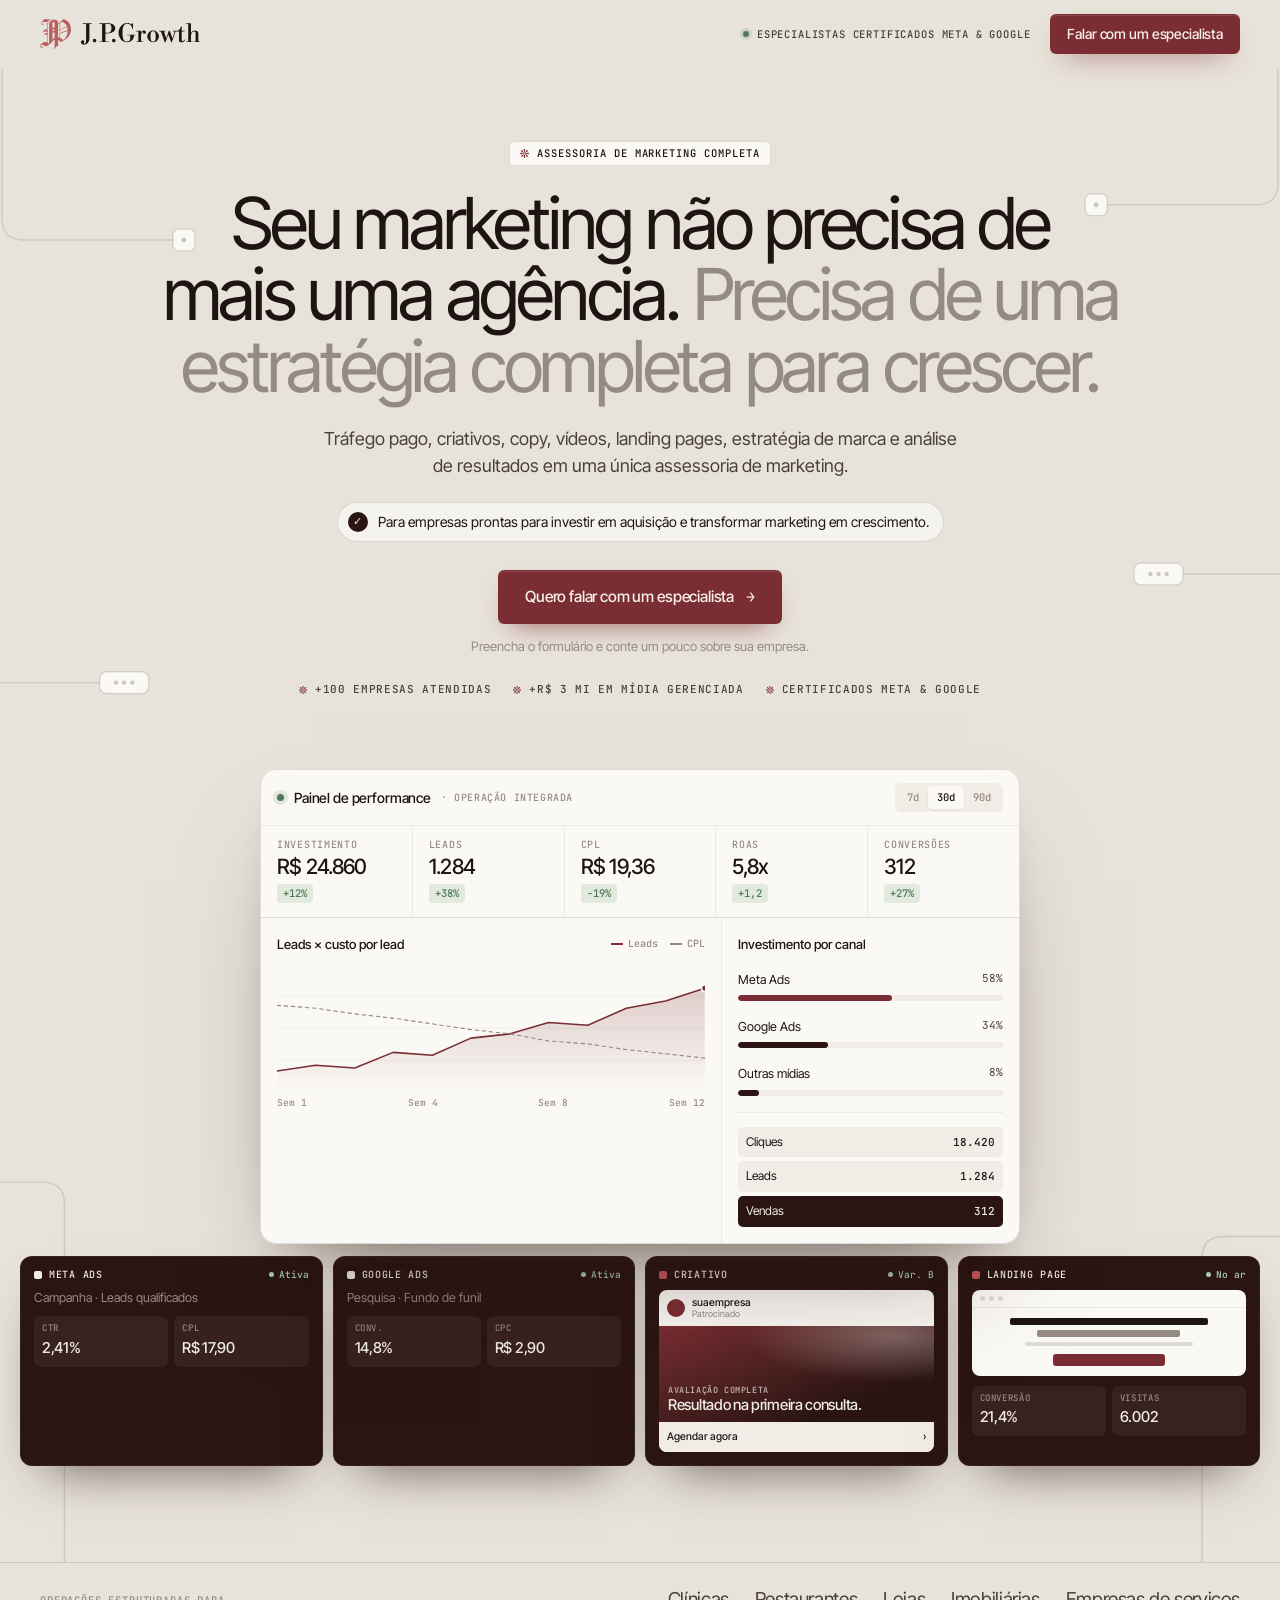
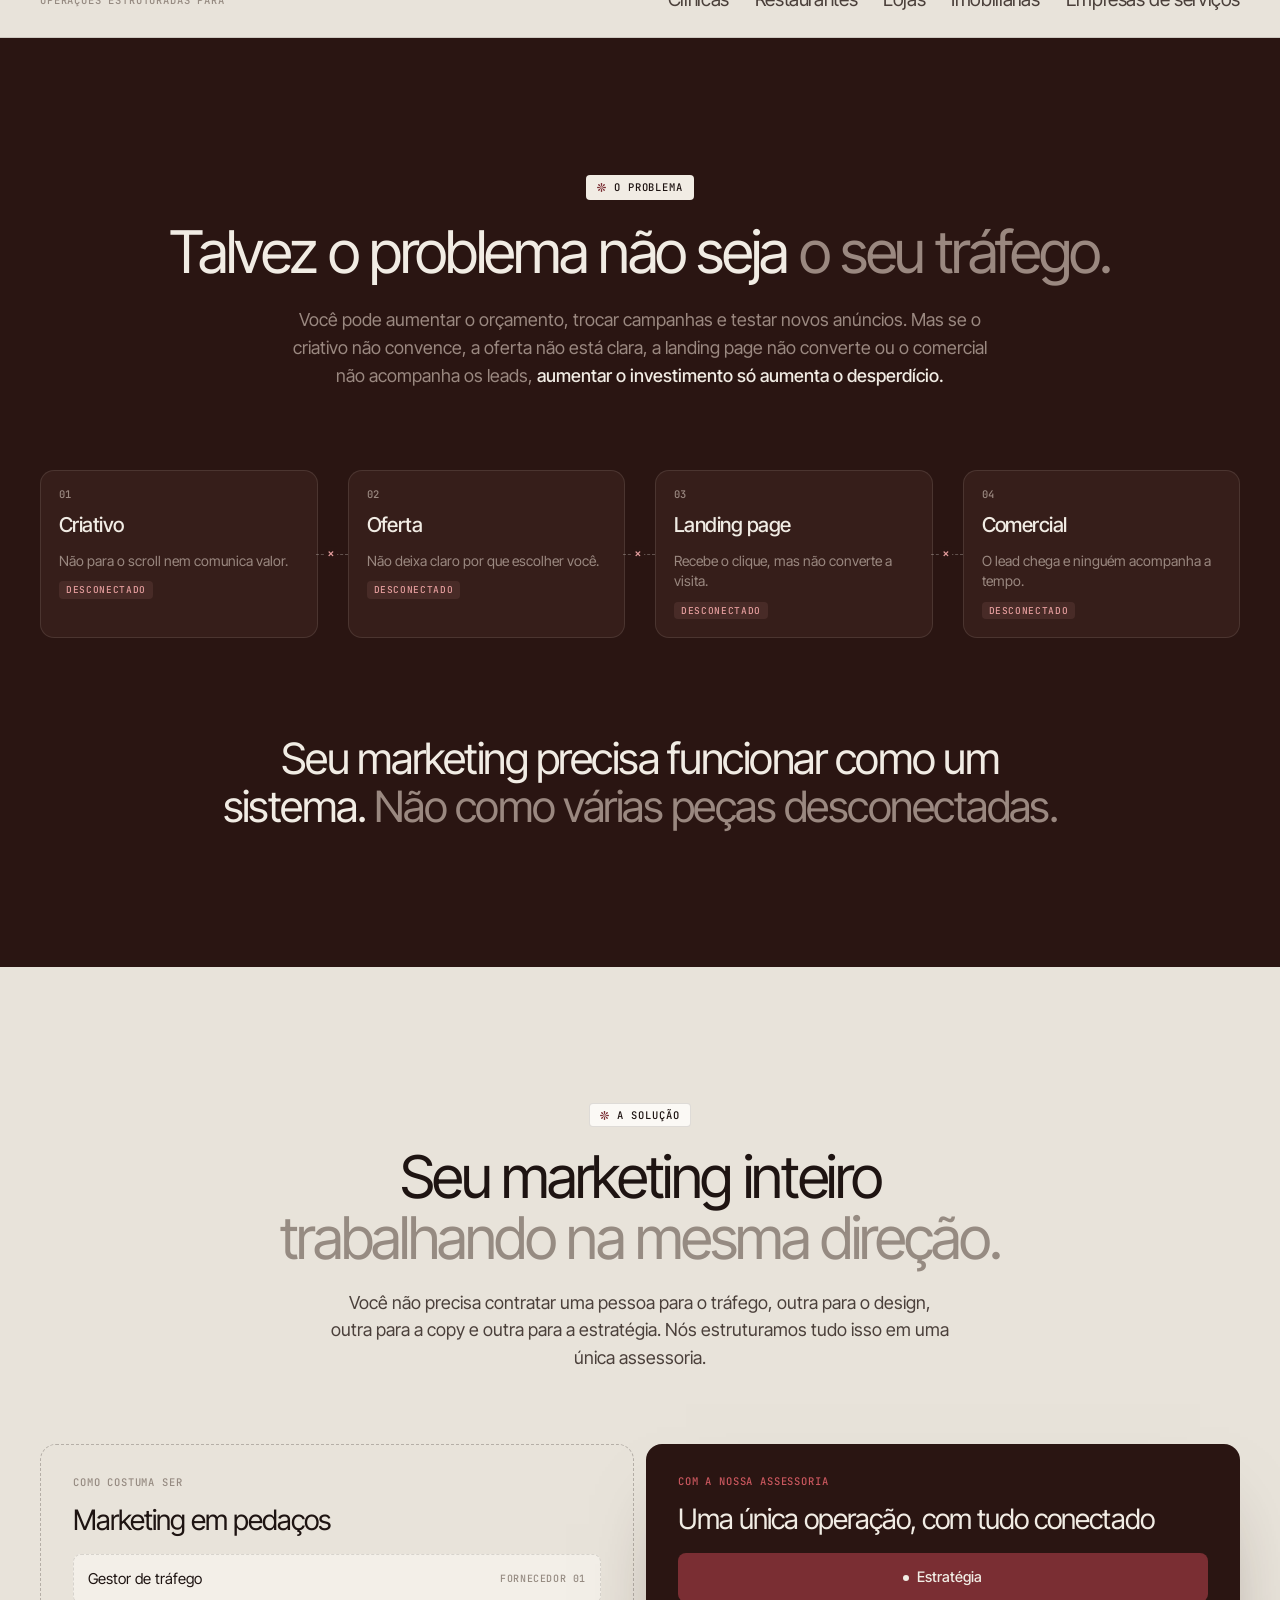
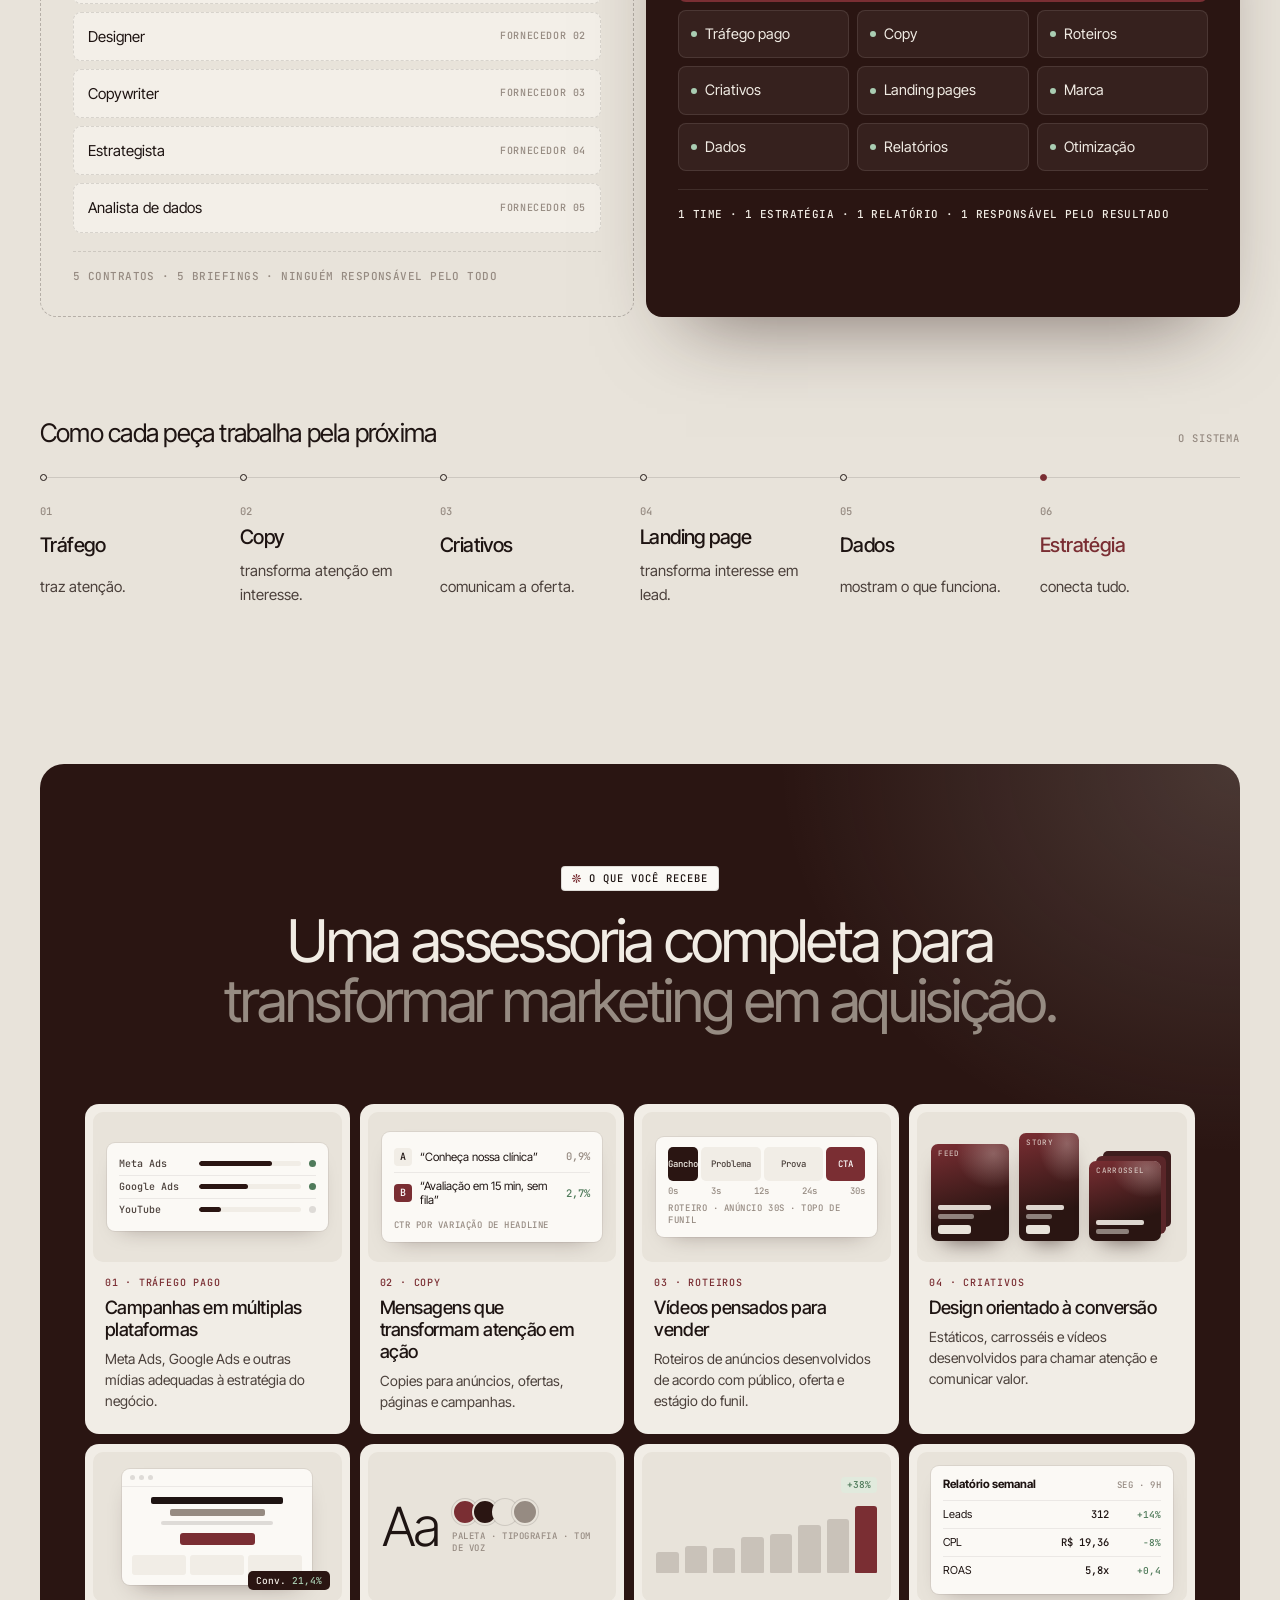
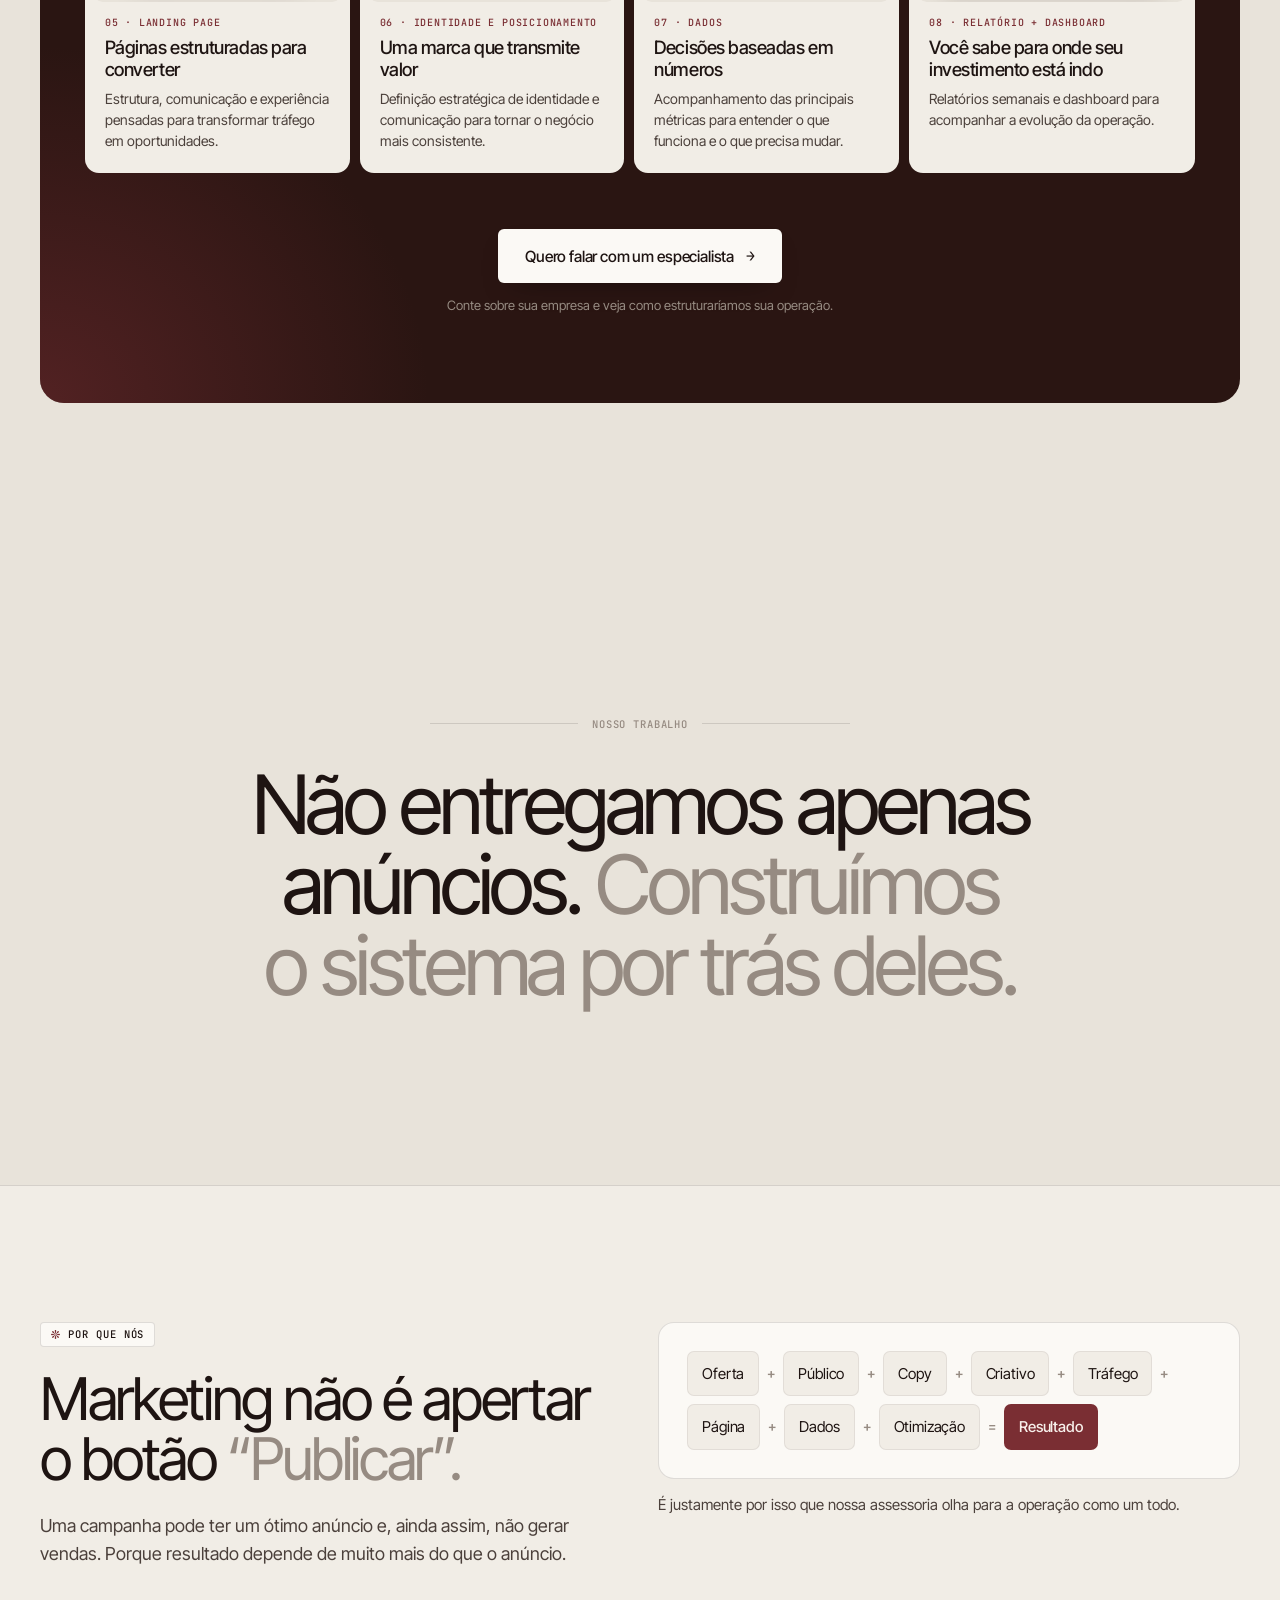
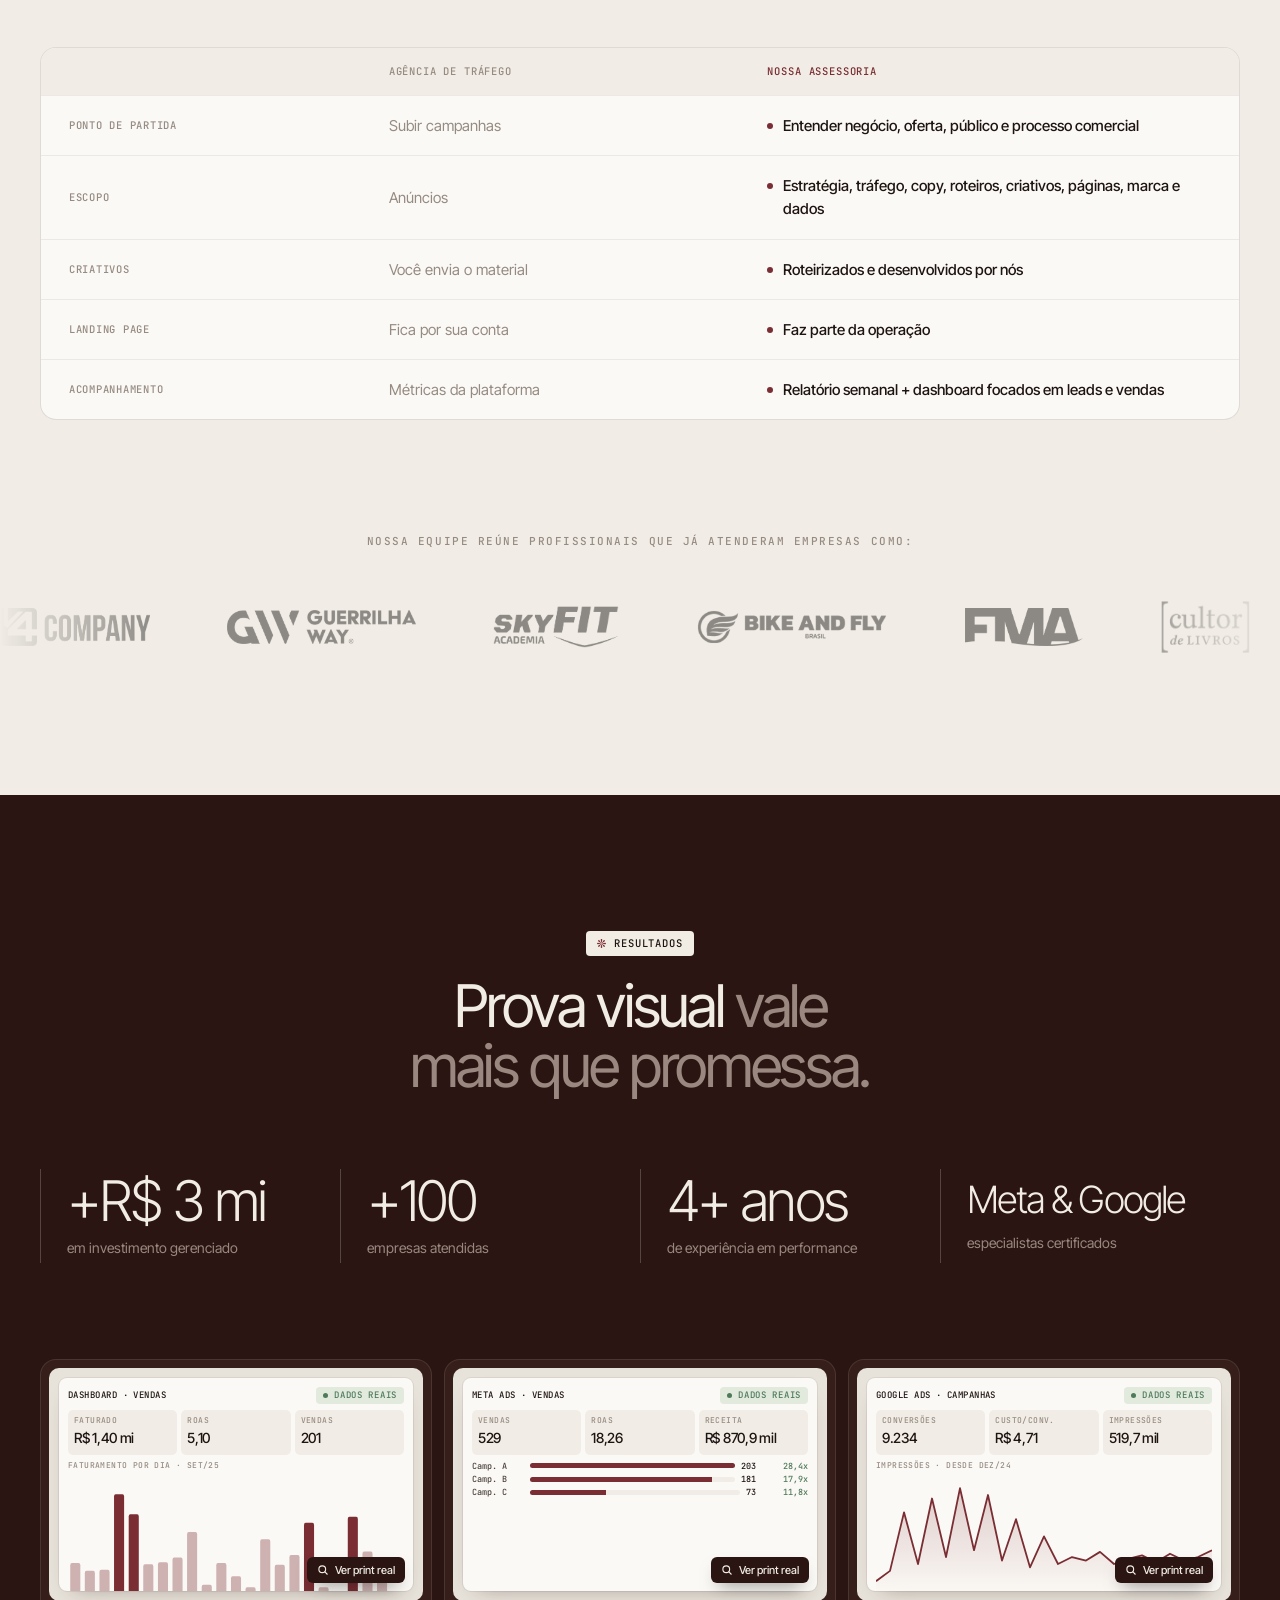
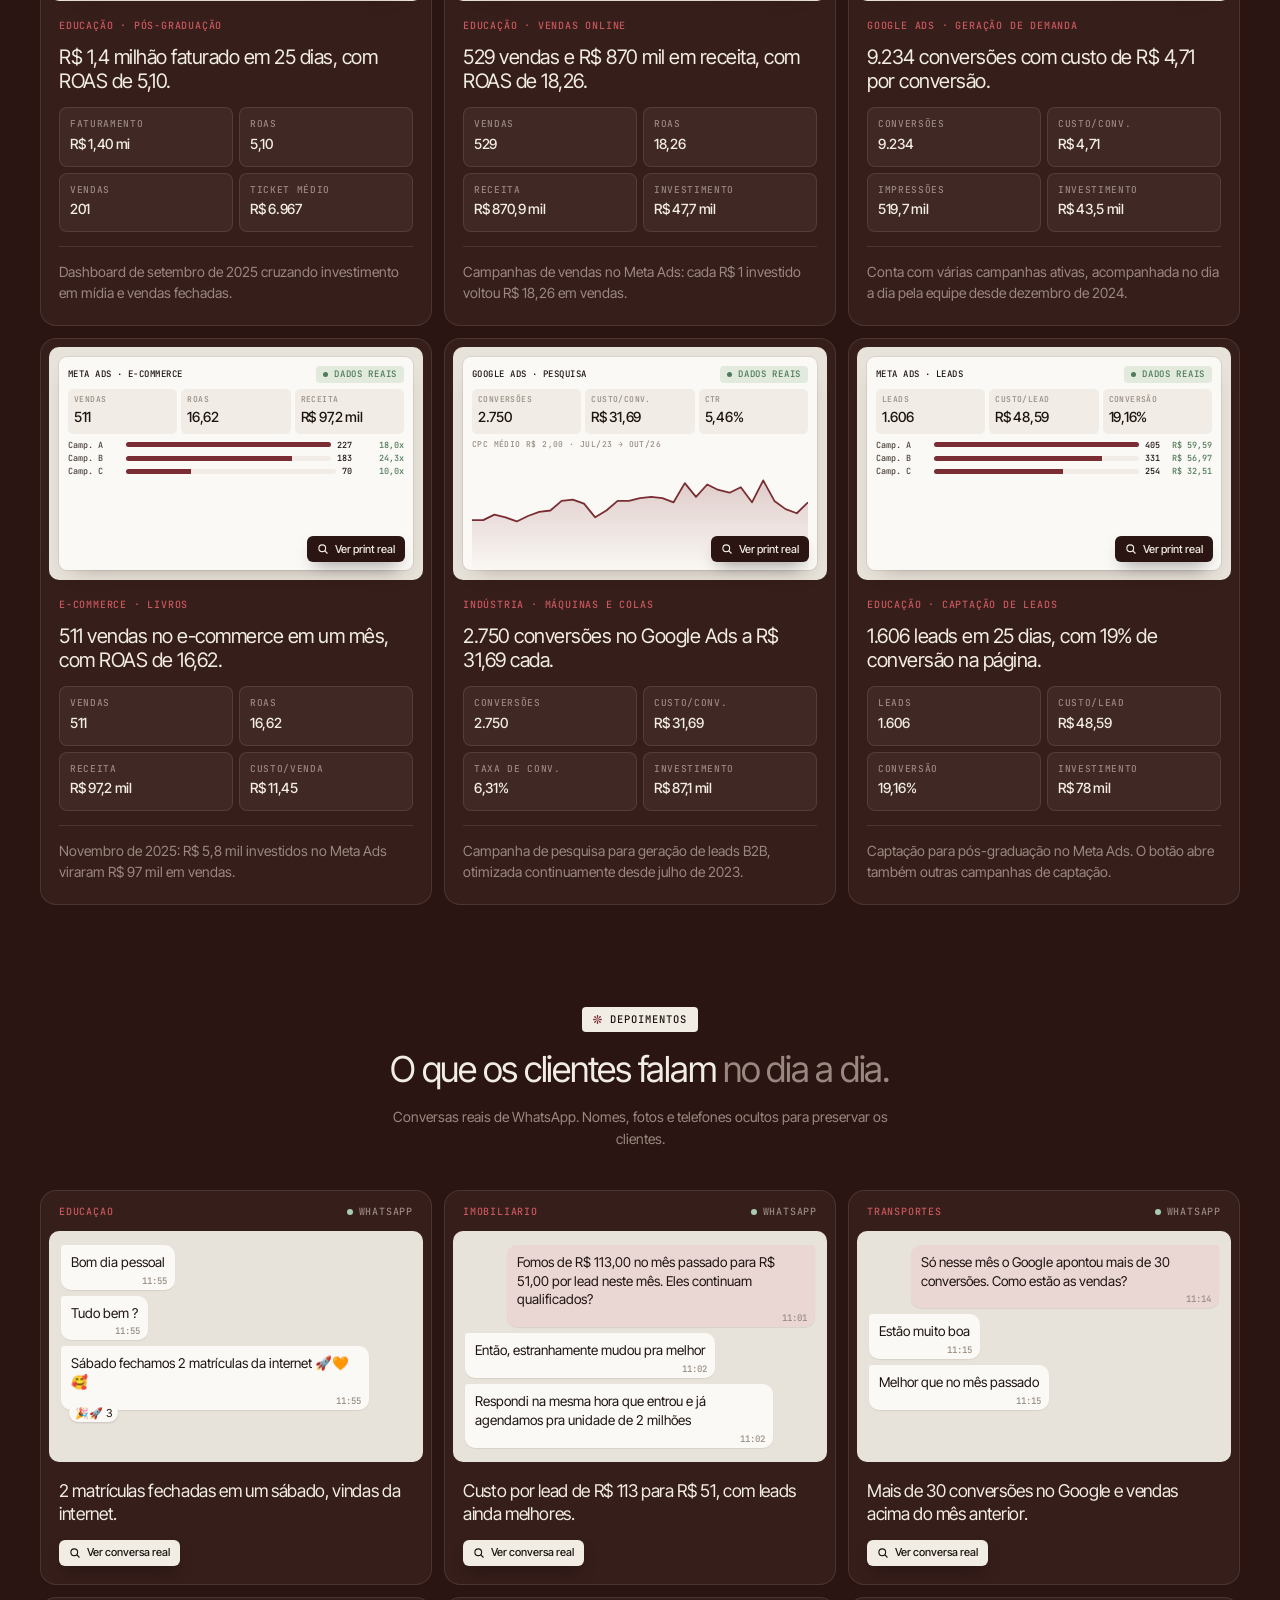
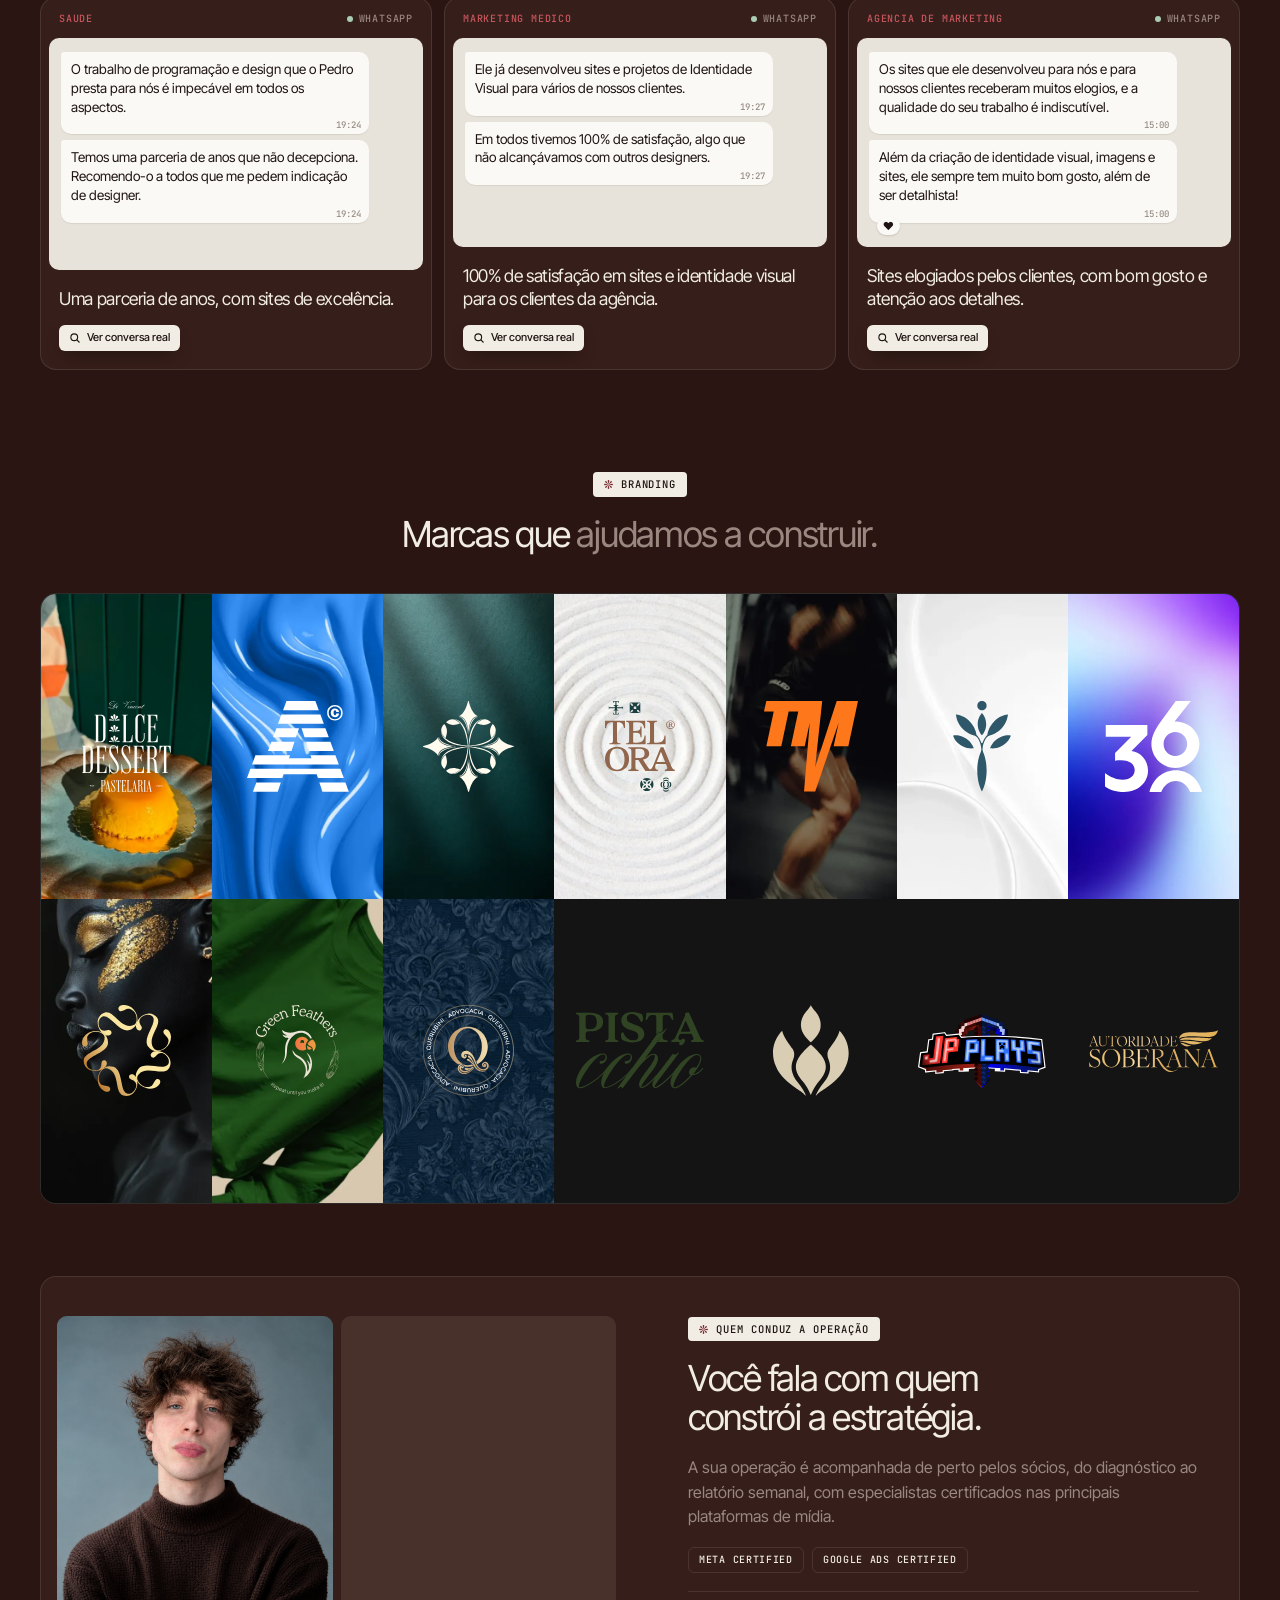
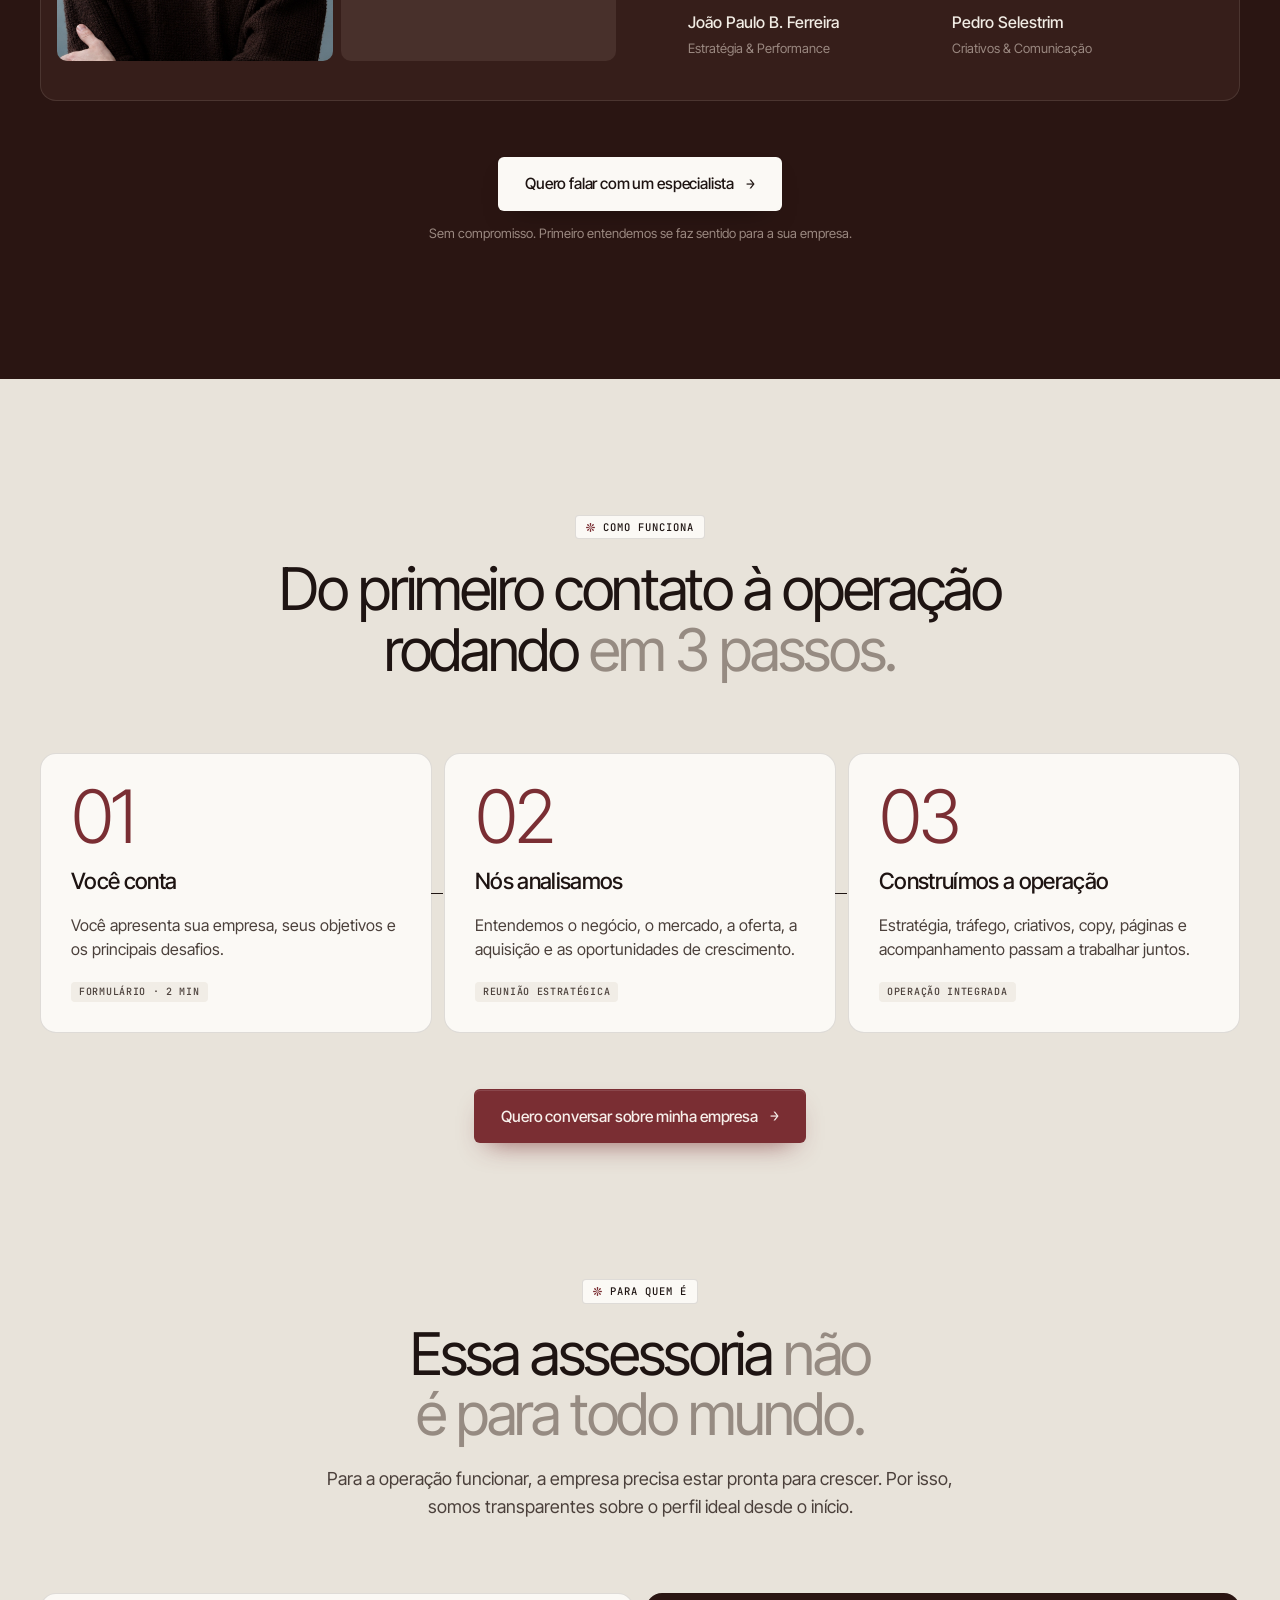
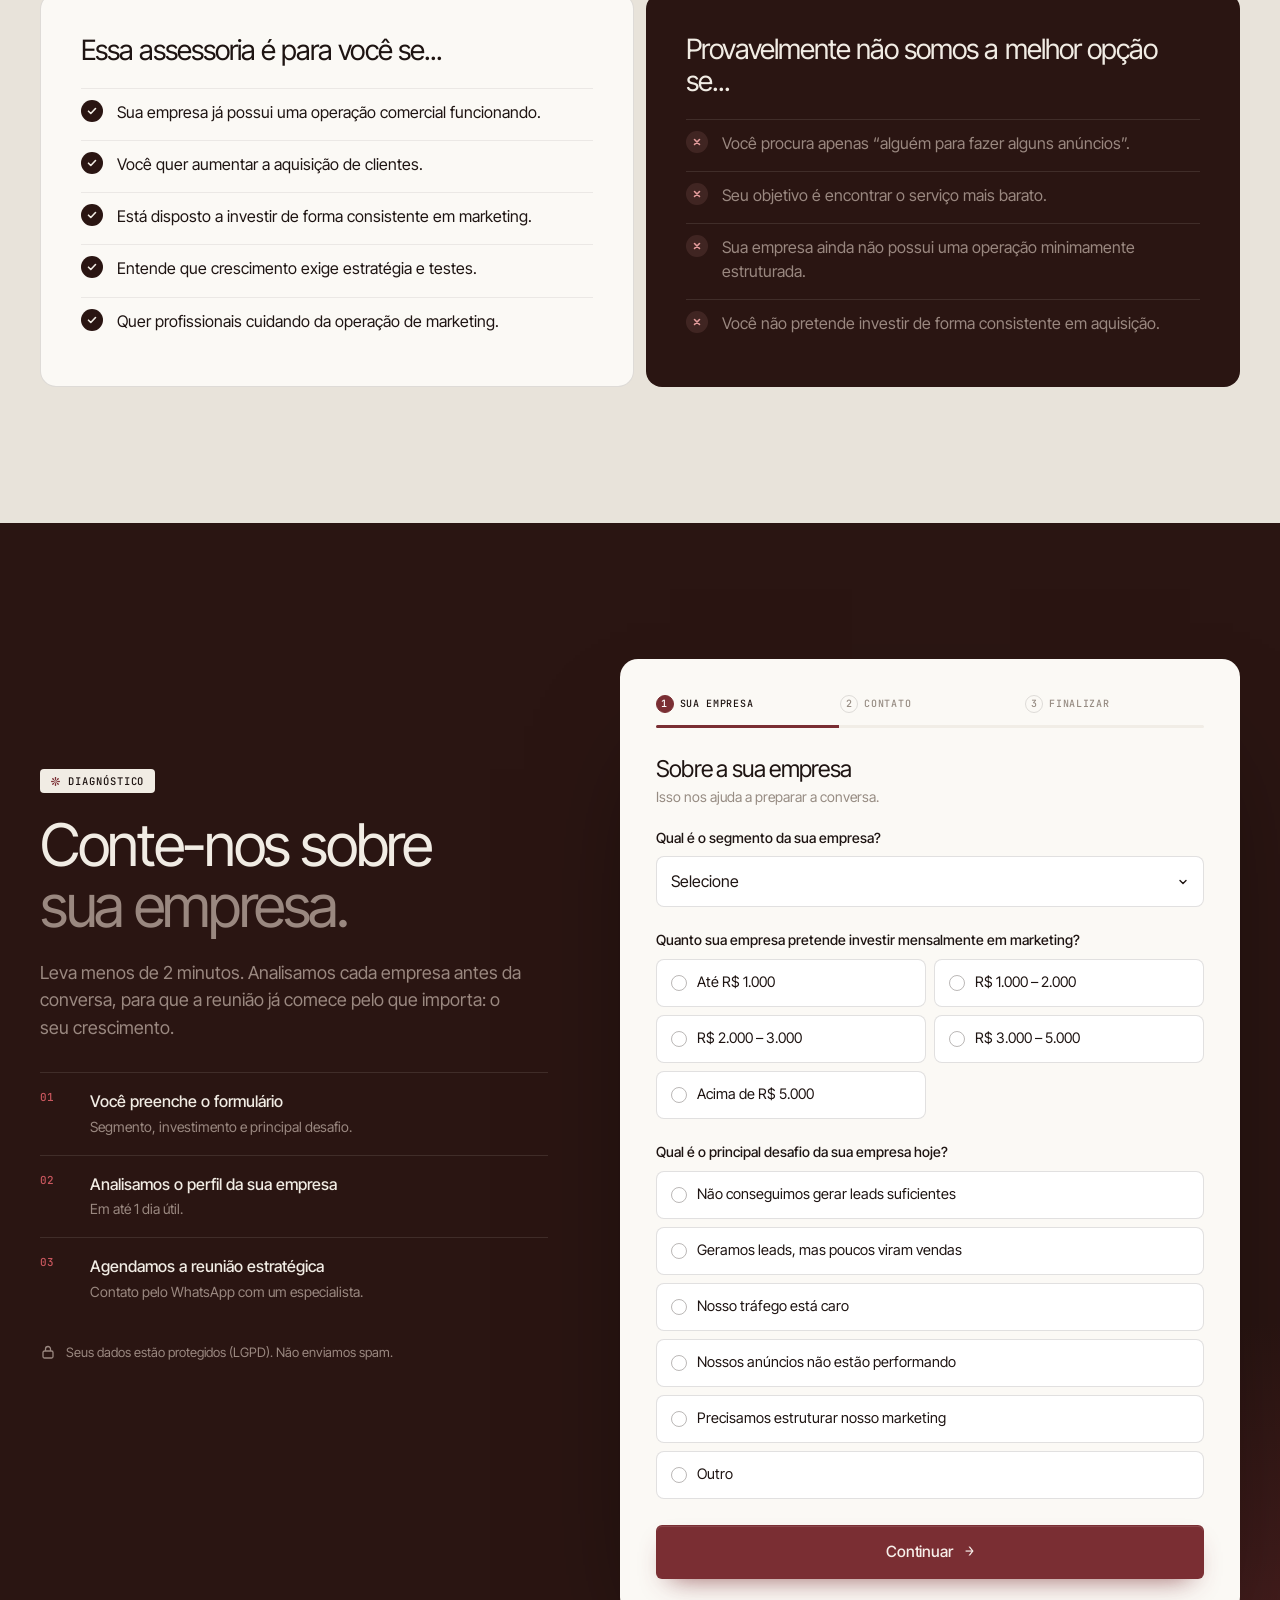
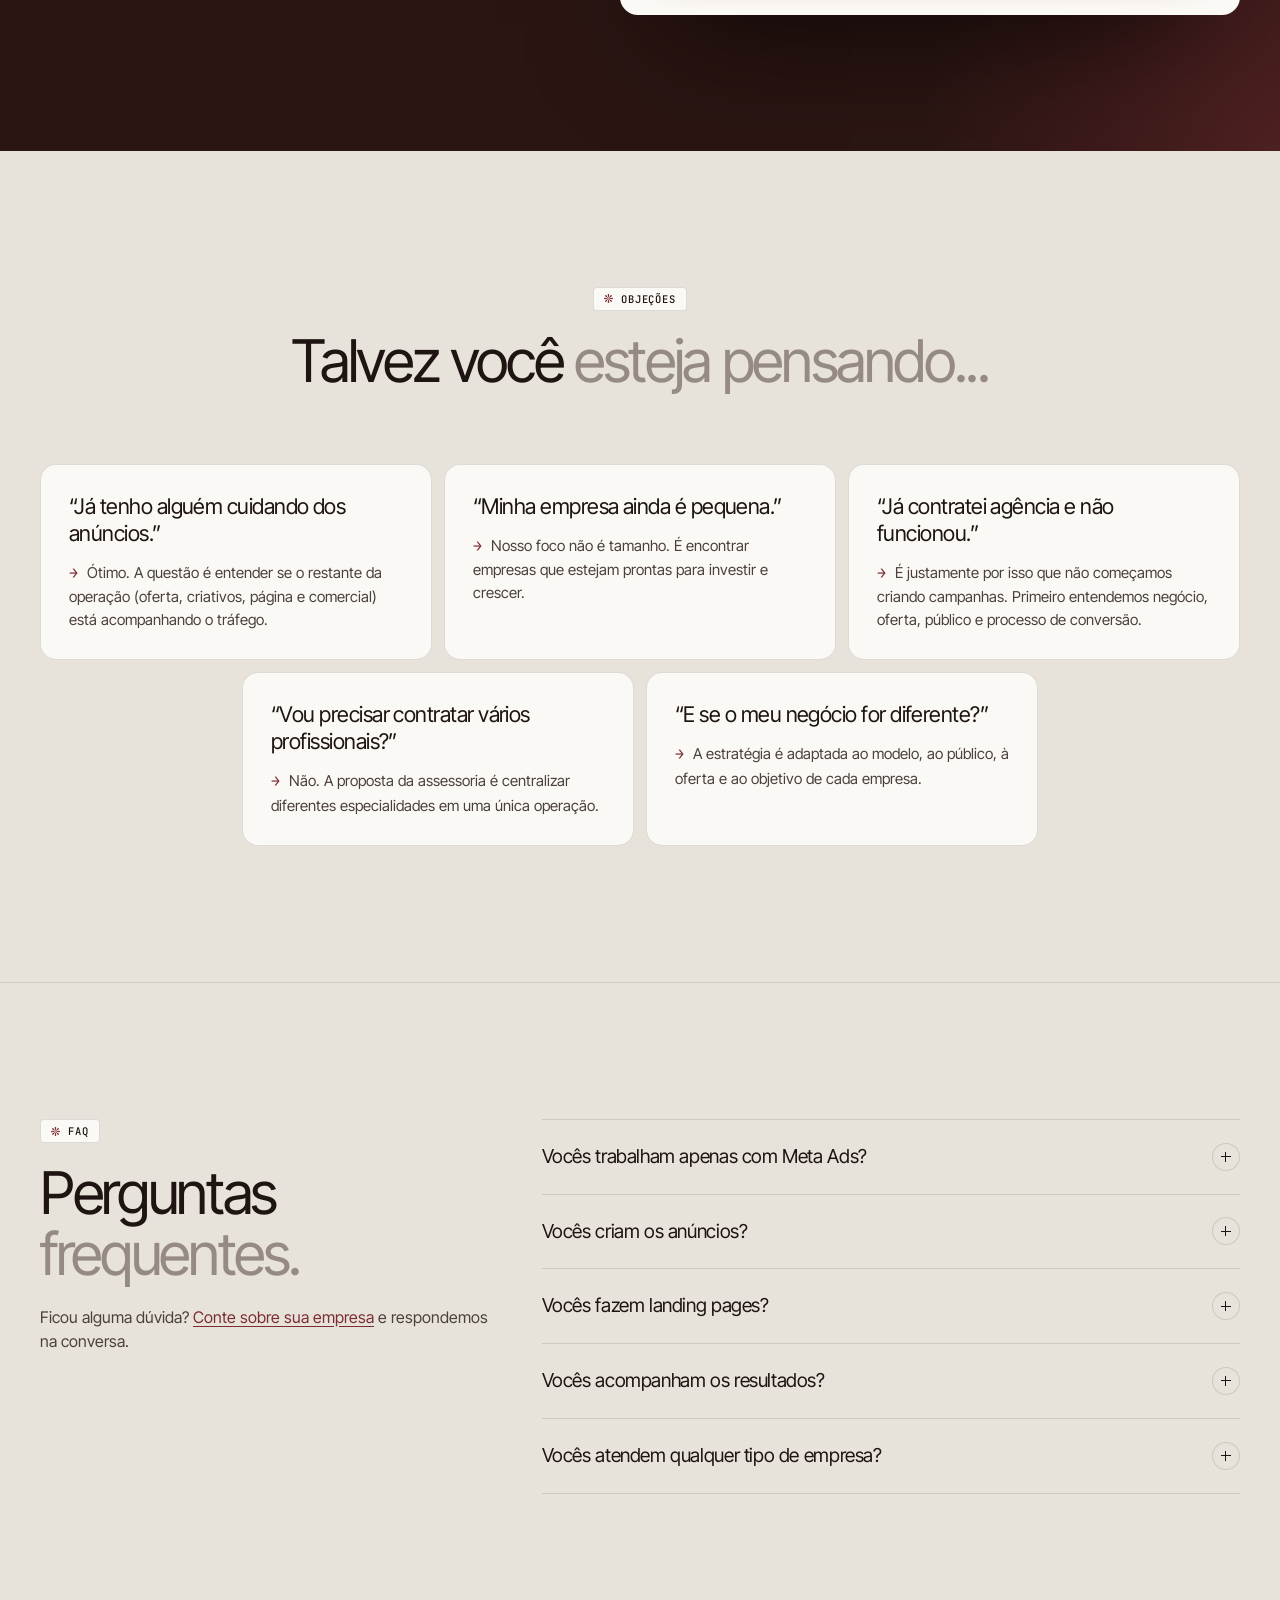
==== index.html @ 4b6102aa "CRM de leads em /jp/admin com login e segurança básica - api/lead.php: recebe o formulário da LP e g" ====
<!doctype html>
<html lang="pt-BR">
<head>
<meta charset="utf-8">
<meta name="viewport" content="width=device-width, initial-scale=1">
<title>Assessoria de Marketing Completa | J.P.Growth</title>
<meta name="description" content="Tráfego pago, criativos, copy, vídeos, landing pages, estratégia de marca e análise de resultados em uma única assessoria de marketing.">
<!-- TROCAR: título, description, og:image e favicon pela marca real.
     Busque por "TROCAR" e "CONFERIR" neste arquivo para achar todos os pontos a personalizar. -->
<meta property="og:title" content="Seu marketing inteiro trabalhando na mesma direção">
<meta property="og:description" content="Estratégia, tráfego, criativos, copy, landing pages, marca e dados em uma única assessoria.">
<meta name="theme-color" content="#2A1512">
<link rel="icon" type="image/svg+xml" href="marca/icone.svg">
<link rel="preconnect" href="https://fonts.googleapis.com">
<link rel="preconnect" href="https://fonts.gstatic.com" crossorigin>
<link href="https://fonts.googleapis.com/css2?family=Inter+Tight:wght@300;400;500;600&family=JetBrains+Mono:wght@400;500&display=swap" rel="stylesheet">
<script>document.documentElement.classList.add('js')</script>
<style>
/* ==========================================================================
   TOKENS — identidade visual (vinho + marrom profundo + creme)
   ========================================================================== */
:root{
  --cream:#E8E3DA;      /* fundo principal */
  --cream-2:#F1EDE6;    /* cards claros */
  --paper:#FBF9F5;      /* superfícies de interface */
  --ink:#1E1412;        /* texto principal */
  --ink-2:#4B403B;      /* texto secundário */
  --mute:#968B82;       /* segunda cor dos títulos */
  --line:rgba(30,20,18,.13);
  --line-2:rgba(30,20,18,.07);

  --wine:#7A2E33;       /* cor principal / CTA */
  --wine-h:#64242A;
  --wine-lt:#C9575E;
  --brown:#2A1512;      /* seções escuras */
  --brown-2:#361E1A;
  --brown-3:#48302B;
  --on-dark:#F1ECE4;
  --on-dark-mute:#9A8880;
  --line-dark:rgba(241,236,228,.11);

  --up:#4F7A5A;
  --up-bg:#E1EADD;
  --alert:#E39C9C;

  --detalhe:url("data:image/svg+xml,%3Csvg width=%2235%22 height=%2235%22 viewBox=%220 0 35 35%22 fill=%22none%22 xmlns=%22http://www.w3.org/2000/svg%22%3E%3Cg%3E%3Cpath d=%22M17.4999 17.5L14.5927 31.432C14.2057 33.2727 15.6121 35 17.4999 35C19.3783 35 20.7847 33.2727 20.4072 31.432L17.4999 17.5Z%22 fill=%22%231C1412%22/%3E%3Cpath d=%22M17.5 17.5L25.2967 29.4026C26.3255 30.979 28.5437 31.2055 29.8746 29.8746C31.2055 28.5437 30.979 26.3255 29.4026 25.2967L17.5 17.5Z%22 fill=%22%231C1412%22/%3E%3Cpath d=%22M17.5 17.501L31.432 20.4083C33.2727 20.7953 35 19.3888 35 17.501C35 15.6227 33.2727 14.2162 31.432 14.5938L17.5 17.501Z%22 fill=%22%231C1412%22/%3E%3Cpath d=%22M17.5 17.4995L29.4026 9.70287C30.979 8.67401 31.2055 6.45583 29.8746 5.12493C28.5437 3.79402 26.3255 4.02056 25.2967 5.59688L17.5 17.4995Z%22 fill=%22%231C1412%22/%3E%3Cpath d=%22M17.5001 17.5L20.4073 3.56796C20.7943 1.72735 19.3879 0 17.5001 0C15.6217 0 14.2153 1.72735 14.5928 3.56796L17.5001 17.5Z%22 fill=%22%231C1412%22/%3E%3Cpath d=%22M17.4999 17.4995L9.70323 5.59688C8.67438 4.02056 6.4562 3.79402 5.12529 5.12493C3.79439 6.45583 4.02092 8.67401 5.59725 9.70287L17.4999 17.4995Z%22 fill=%22%231C1412%22/%3E%3Cpath d=%22M17.5 17.5004L3.56796 14.5932C1.72735 14.2062 0 15.6126 0 17.5004C0 19.3788 1.72735 20.7852 3.56796 20.4077L17.5 17.5004Z%22 fill=%22%231C1412%22/%3E%3Cpath d=%22M17.4999 17.5L5.59725 25.2967C4.02092 26.3255 3.79439 28.5437 5.12529 29.8746C6.4562 31.2055 8.67438 30.979 9.70323 29.4026L17.4999 17.5Z%22 fill=%22%231C1412%22/%3E%3C/g%3E%3C/svg%3E");
  --max:1200px;
  --font:"Inter Tight",system-ui,-apple-system,"Segoe UI",sans-serif;
  --mono:"JetBrains Mono",ui-monospace,SFMono-Regular,Menlo,monospace;
}

/* ==========================================================================
   BASE
   ========================================================================== */
*,*::before,*::after{box-sizing:border-box}
html{scroll-behavior:smooth;scroll-padding-top:76px;-webkit-text-size-adjust:100%}
body{margin:0;background:var(--cream);color:var(--ink);font-family:var(--font);font-size:16px;line-height:1.55;-webkit-font-smoothing:antialiased;text-rendering:optimizeLegibility;overflow-x:hidden}
img,svg{display:block;max-width:100%}
a{color:inherit;text-decoration:none}
h1,h2,h3,p,figure,blockquote{margin:0}
ul,ol{margin:0;padding:0;list-style:none}
button,input,select,textarea{font:inherit;color:inherit}
.container{width:min(var(--max),calc(100% - 32px));margin-inline:auto}
@media (min-width:768px){.container{width:min(var(--max),calc(100% - 64px))}}
.sr-only{position:absolute;width:1px;height:1px;padding:0;margin:-1px;overflow:hidden;clip:rect(0,0,0,0);white-space:nowrap;border:0}

.sec{position:relative;padding:clamp(80px,11vw,136px) 0}
.dark{background:var(--brown);color:var(--on-dark)}
.center{text-align:center}
.mute{color:var(--mute)}
.dark .mute{color:var(--on-dark-mute)}

/* Tipografia */
.h1{font-weight:400;font-size:clamp(2.5rem,5.6vw,4.6rem);line-height:1;letter-spacing:-.045em;text-wrap:balance}
.h2{font-weight:400;font-size:clamp(2.05rem,4.6vw,3.75rem);line-height:1.03;letter-spacing:-.04em;text-wrap:balance}
.h3{font-weight:400;font-size:clamp(1.6rem,2.8vw,2.3rem);line-height:1.08;letter-spacing:-.035em;text-wrap:balance}
.lead{font-size:clamp(1.03rem,1.4vw,1.18rem);line-height:1.55;color:var(--ink-2);text-wrap:pretty}
.dark .lead{color:var(--on-dark-mute)}
.sec-head{display:grid;justify-items:center;gap:20px;max-width:840px;margin:0 auto clamp(44px,6vw,72px);text-align:center}
.sec-head .lead{max-width:640px}

/* Tag (pílula com marcador) */
.tag{display:inline-flex;align-items:center;gap:8px;padding:6px 10px;border-radius:4px;background:var(--paper);border:1px solid var(--line);color:var(--ink);font:500 10.5px/1 var(--mono);letter-spacing:.09em;text-transform:uppercase;white-space:nowrap}
.tag::before{content:"";width:9px;height:9px;background:var(--wine);-webkit-mask:var(--detalhe) center/contain no-repeat;mask:var(--detalhe) center/contain no-repeat;flex:none}
.dark .tag,.final .tag{background:var(--on-dark);border-color:transparent}

/* Botões */
.btn{display:inline-flex;align-items:center;justify-content:center;gap:12px;min-height:54px;padding:0 26px;border-radius:6px;border:1px solid transparent;font:500 15.5px/1.1 var(--font);letter-spacing:-.01em;cursor:pointer;text-align:center;transition:background-color .2s,transform .2s,box-shadow .2s}
.btn .arr{transition:transform .2s;font-family:var(--mono);font-size:15px}
.btn:hover .arr{transform:translateX(3px)}
.btn:active{transform:translateY(1px)}
.btn:focus-visible{outline:2px solid var(--wine);outline-offset:3px}
.btn-primary{background:var(--wine);color:#F7EFEA;box-shadow:inset 0 1px 0 rgba(255,255,255,.12),0 12px 28px -14px rgba(122,46,51,.85)}
.btn-primary:hover{background:var(--wine-h)}
.btn-light{background:var(--paper);color:var(--ink);box-shadow:0 12px 28px -16px rgba(0,0,0,.5)}
.btn-light:hover{background:#fff}
.dark .btn:focus-visible,.final .btn:focus-visible{outline-color:var(--on-dark)}
.cta-group{display:grid;justify-items:center;gap:12px}
.micro{font-size:13px;color:var(--mute)}
.dark .micro{color:var(--on-dark-mute)}
.cta-row{margin-top:clamp(40px,5vw,56px)}

/* Animação discreta de entrada */
.js .reveal{opacity:0;transform:translateY(14px);transition:opacity .7s ease,transform .7s ease}
.js .reveal.in{opacity:1;transform:none}
@media (prefers-reduced-motion:reduce){html{scroll-behavior:auto}.js .reveal{opacity:1;transform:none;transition:none}}

/* ==========================================================================
   HEADER — sem menu (sem rotas de fuga), só marca + CTA
   ========================================================================== */
.topbar{position:sticky;top:0;z-index:60;border-bottom:1px solid transparent;transition:background-color .25s,border-color .25s}
.topbar.scrolled{background:rgba(232,227,218,.94);-webkit-backdrop-filter:saturate(1.4) blur(14px);backdrop-filter:saturate(1.4) blur(14px);border-color:var(--line)}
.topbar .container{display:flex;align-items:center;justify-content:space-between;gap:16px;height:68px}
.brand{display:inline-flex;align-items:center;gap:10px;font-size:17px;font-weight:500;letter-spacing:-.03em}
.brand{color:var(--ink)}
.brand-icon{width:auto;height:30px}
.brand-logo{width:auto;height:22px}
.foot .brand-logo{height:20px}
.foot .brand-icon{height:26px}
.top-right{display:flex;align-items:center;gap:20px}
.top-note{display:none;align-items:center;gap:8px;font:500 10.5px/1 var(--mono);letter-spacing:.08em;text-transform:uppercase;color:var(--ink-2)}
.top-note i{width:6px;height:6px;border-radius:50%;background:var(--up);box-shadow:0 0 0 3px rgba(79,122,90,.16)}
@media (min-width:900px){.top-note{display:inline-flex}}
.topbar .btn{min-height:40px;padding:0 16px;font-size:14px}
@media (max-width:420px){.topbar .btn{padding:0 12px;font-size:13px}.topbar .btn .long{display:none}}

/* ==========================================================================
   HERO
   ========================================================================== */
.hero{position:relative;padding-top:clamp(28px,6vw,72px);overflow:hidden}
.hero-lines{position:absolute;inset:0;width:100%;height:100%;color:rgba(30,20,18,.13);pointer-events:none}
.hero-lines .node{fill:var(--paper);stroke:currentColor}
.hero-lines .node-dot{fill:rgba(30,20,18,.22)}
.hero-head{position:relative;display:grid;justify-items:center;gap:22px;max-width:1040px;text-align:center}
.hero .lead{max-width:640px}
.fit-line{display:inline-flex;align-items:center;gap:10px;font-size:14px;color:var(--ink);padding:8px 14px 8px 10px;border-radius:999px;background:rgba(251,249,245,.7);border:1px solid var(--line);text-align:left}
@media (max-width:560px){.fit-line{border-radius:14px;padding:10px 14px 10px 12px}}
.fit-line b{display:grid;place-items:center;flex:none;width:20px;height:20px;border-radius:50%;background:var(--brown);color:var(--on-dark);font:500 11px/1 var(--mono)}
.hero .cta-group{margin-top:6px}
.trust{display:flex;flex-wrap:wrap;justify-content:center;gap:8px 22px;margin-top:4px;font:500 11px/1.4 var(--mono);letter-spacing:.06em;text-transform:uppercase;color:var(--ink-2)}
.trust li{display:inline-flex;align-items:center;gap:8px}
.trust li::before{content:"";width:8px;height:8px;background:var(--wine);-webkit-mask:var(--detalhe) center/contain no-repeat;mask:var(--detalhe) center/contain no-repeat;flex:none}

/* Palco do hero: painel + cartões flutuantes */
.stage{position:relative;width:min(1240px,calc(100% - 32px));margin:clamp(44px,6vw,72px) auto 0;padding-bottom:clamp(56px,8vw,96px)}
.dash{position:relative;z-index:2;max-width:760px;margin-inline:auto;background:var(--paper);border:1px solid var(--line);border-radius:16px;overflow:hidden;box-shadow:0 60px 110px -50px rgba(42,21,18,.55),0 22px 44px -28px rgba(42,21,18,.3)}
.dash-top{display:flex;align-items:center;justify-content:space-between;gap:12px;padding:13px 16px;border-bottom:1px solid var(--line-2)}
.dash-title{display:flex;align-items:center;gap:10px;font-size:14px;font-weight:500;letter-spacing:-.01em}
.dash-title small{font:500 10px var(--mono);letter-spacing:.06em;color:var(--mute);text-transform:uppercase}
.live{width:7px;height:7px;border-radius:50%;background:var(--up);box-shadow:0 0 0 4px rgba(79,122,90,.15)}
.seg{display:flex;padding:3px;border-radius:6px;background:var(--cream-2);font:500 10.5px/1 var(--mono)}
.seg span{padding:6px 9px;border-radius:4px;color:var(--mute)}
.seg .on{background:var(--paper);color:var(--ink);box-shadow:0 1px 2px rgba(0,0,0,.08)}
.kpis{display:grid;grid-template-columns:repeat(2,1fr);gap:1px;background:var(--line-2);border-bottom:1px solid var(--line-2)}
.kpi{display:grid;gap:5px;padding:14px 16px;background:var(--paper)}
.kpi:first-child{grid-column:span 2}
@media (min-width:640px){.kpis{grid-template-columns:repeat(5,1fr)}.kpi:first-child{grid-column:auto}}
.k-label{font:500 10px/1 var(--mono);letter-spacing:.07em;text-transform:uppercase;color:var(--mute)}
.kpi strong{font-size:21px;font-weight:500;letter-spacing:-.035em;line-height:1.15;white-space:nowrap}
.chip{justify-self:start;padding:3px 6px;border-radius:4px;font:500 10.5px/1.2 var(--mono)}
.chip.up{background:var(--up-bg);color:var(--up)}
.dash-body{display:grid;grid-template-columns:1fr}
@media (min-width:640px){.dash-body{grid-template-columns:1.55fr 1fr}}
.chart{padding:16px;border-bottom:1px solid var(--line-2)}
@media (min-width:640px){.chart{border-bottom:0;border-right:1px solid var(--line-2)}}
.c-head{display:flex;align-items:center;justify-content:space-between;gap:10px;margin-bottom:10px;font-size:13px;font-weight:500}
.legend{display:flex;gap:12px;font:500 10px/1 var(--mono);color:var(--mute)}
.legend span{display:inline-flex;align-items:center;gap:5px}
.legend i{width:12px;height:2px;background:var(--wine)}
.legend .l2 i{height:0;background:none;border-top:2px dashed var(--mute)}
.chart svg{width:100%;height:auto}
.x-axis{display:flex;justify-content:space-between;margin-top:6px;font:500 9.5px/1 var(--mono);color:var(--mute)}
.side{display:grid;align-content:start;gap:16px;padding:16px}
.side-h{font-size:13px;font-weight:500}
.ch{display:grid;gap:6px;font-size:12.5px}
.ch div{display:flex;justify-content:space-between;gap:8px}
.ch div span:last-child{font-family:var(--mono);font-size:11px;color:var(--ink-2)}
.track{height:6px;border-radius:3px;background:var(--cream-2);overflow:hidden}
.track i{display:block;height:100%;border-radius:3px;background:var(--brown)}
.track.w i{background:var(--wine)}
.funnel{display:grid;gap:4px;padding-top:14px;border-top:1px solid var(--line-2)}
.funnel div{display:flex;justify-content:space-between;align-items:center;padding:6px 8px;border-radius:5px;background:var(--cream-2);font-size:12px}
.funnel div b{font-weight:500;font-family:var(--mono);font-size:11px}
.funnel div:last-child{background:var(--brown);color:var(--on-dark)}

.floats{display:grid;grid-template-columns:repeat(2,1fr);gap:10px;margin-top:12px}
@media (min-width:760px){.floats{grid-template-columns:repeat(4,1fr)}}
.float{display:grid;align-content:start;gap:10px;padding:13px;border-radius:12px;background:var(--brown);color:var(--on-dark);border:1px solid rgba(255,255,255,.05);box-shadow:0 26px 50px -26px rgba(42,21,18,.7)}
@media (min-width:1300px){
  .floats{display:block;margin:0}
  .float{position:absolute;z-index:3;width:216px}
  .f-meta{left:40px;top:44px}
  .f-google{left:0;top:262px}
  .f-creative{right:0;top:-12px}
  .f-lp{right:40px;top:272px}
}
.f-head{display:flex;align-items:center;justify-content:space-between;gap:6px}
.pf,.st{white-space:nowrap}
@media (max-width:639px){.dash-title small{display:none}.f-metrics b{font-size:13.5px;white-space:nowrap}.float{padding:11px}.f-metrics div{padding:7px 6px}}
.pf{display:inline-flex;align-items:center;gap:7px;font:500 10px/1 var(--mono);letter-spacing:.07em;text-transform:uppercase}
.pf::before{content:"";width:8px;height:8px;border-radius:2px;background:var(--on-dark)}
.pf.w::before{background:var(--wine-lt)}
.st{display:inline-flex;align-items:center;gap:5px;font:500 9.5px/1 var(--mono);color:#A9CDB2}
.st::before{content:"";width:5px;height:5px;border-radius:50%;background:currentColor}
.f-name{font-size:12.5px;line-height:1.35;color:var(--on-dark-mute)}
.f-metrics{display:grid;grid-template-columns:1fr 1fr;gap:6px}
.f-metrics div{padding:7px 8px;border-radius:7px;background:rgba(241,236,228,.06)}
.f-metrics span{display:block;font:500 9px/1.3 var(--mono);letter-spacing:.07em;text-transform:uppercase;color:var(--on-dark-mute)}
.f-metrics b{font-size:15px;font-weight:500;letter-spacing:-.02em}
/* mini anúncio */
.ad{border-radius:8px;background:var(--paper);color:var(--ink);overflow:hidden}
.ad-top{display:flex;align-items:center;gap:7px;padding:7px 8px;font-size:10.5px;font-weight:500;line-height:1.15}
.ad-top i{width:18px;height:18px;border-radius:50%;background:var(--wine)}
.ad-top small{display:block;font-weight:400;font-size:9px;color:var(--mute)}
.ad-img{position:relative;display:grid;align-content:end;gap:3px;height:96px;padding:9px;color:var(--on-dark);background:radial-gradient(90% 80% at 85% 10%,rgba(241,236,228,.35),transparent 60%),linear-gradient(160deg,#7A2E33,#2A1512 75%)}
.ad-img span{font:500 8.5px/1 var(--mono);letter-spacing:.07em;text-transform:uppercase;opacity:.75}
.ad-img b{font-size:15px;font-weight:500;line-height:1.05;letter-spacing:-.02em}
.ad-cta{display:flex;justify-content:space-between;align-items:center;padding:7px 8px;font-size:10.5px;font-weight:500;background:var(--cream-2)}
/* mini landing page */
.lpw{border-radius:8px;background:var(--paper);overflow:hidden}
.lpw-bar{display:flex;gap:4px;padding:6px 8px;border-bottom:1px solid var(--line-2)}
.lpw-bar i{width:5px;height:5px;border-radius:50%;background:var(--line)}
.lpw-body{display:grid;justify-items:center;gap:5px;padding:10px}
.lpw-body .l1{width:78%;height:7px;border-radius:2px;background:var(--ink)}
.lpw-body .l2{width:56%;height:7px;border-radius:2px;background:var(--mute)}
.lpw-body .l3{width:66%;height:4px;border-radius:2px;background:var(--line)}
.lpw-btn{width:44%;height:12px;margin-top:3px;border-radius:3px;background:var(--wine)}
.lpw-grid{display:grid;grid-template-columns:repeat(3,1fr);gap:4px;width:100%;margin-top:5px}
.lpw-grid i{height:20px;border-radius:3px;background:var(--cream-2)}

/* Faixa de segmentos */
.strip{border-top:1px solid var(--line);border-bottom:1px solid var(--line)}
.strip .container{display:flex;flex-wrap:wrap;align-items:center;justify-content:space-between;gap:14px 32px;padding:22px 0}
.strip-l{font:500 10.5px/1.4 var(--mono);letter-spacing:.08em;text-transform:uppercase;color:var(--mute)}
.segs{display:flex;flex-wrap:wrap;gap:8px 26px;font-size:clamp(1rem,1.6vw,1.2rem);letter-spacing:-.02em;color:var(--ink-2)}

/* ==========================================================================
   PROBLEMA
   ========================================================================== */
.problem .lead{max-width:700px;margin:24px auto 0}
.leaks{display:grid;grid-template-columns:repeat(2,1fr);gap:10px;margin-top:clamp(48px,7vw,80px)}
@media (min-width:920px){.leaks{grid-template-columns:repeat(4,1fr);gap:30px}}
.leak{position:relative;display:grid;align-content:start;gap:10px;padding:18px;border-radius:14px;background:var(--brown-2);border:1px solid var(--line-dark);text-align:left}
.leak-n{font:500 10.5px/1 var(--mono);color:var(--on-dark-mute)}
.leak b{font-size:clamp(1.1rem,1.6vw,1.3rem);font-weight:500;letter-spacing:-.025em}
.leak p{font-size:14px;line-height:1.45;color:var(--on-dark-mute)}
.leak-st{justify-self:start;padding:4px 7px;border-radius:4px;background:rgba(227,156,156,.1);color:var(--alert);font:500 9.5px/1 var(--mono);letter-spacing:.07em;text-transform:uppercase}
@media (min-width:920px){
  .leak:not(:last-child)::after{content:"";position:absolute;top:50%;right:-31px;width:32px;border-top:1px dashed rgba(241,236,228,.28)}
  .leak:not(:last-child)::before{content:"×";position:absolute;z-index:1;top:50%;right:-20px;transform:translateY(-54%);padding:0 2px;background:var(--brown);color:var(--alert);font:500 13px/1 var(--mono)}
}
.statement{max-width:900px;margin:clamp(56px,8vw,96px) auto 0;font-size:clamp(1.65rem,3.4vw,2.7rem);font-weight:400;line-height:1.12;letter-spacing:-.035em;text-wrap:balance}

/* ==========================================================================
   SOLUÇÃO
   ========================================================================== */
.compare{display:grid;gap:12px}
@media (min-width:900px){.compare{grid-template-columns:1fr 1fr}}
.cmp{display:grid;align-content:start;gap:18px;padding:clamp(22px,3vw,32px);border-radius:16px}
.cmp-label{font:500 10.5px/1 var(--mono);letter-spacing:.08em;text-transform:uppercase}
.cmp h3{font-size:clamp(1.4rem,2.2vw,1.8rem);font-weight:400;letter-spacing:-.035em;line-height:1.1}
.cmp-foot{padding-top:16px;font:500 11px/1.5 var(--mono);letter-spacing:.04em;text-transform:uppercase}
.cmp-pieces{background:transparent;border:1px dashed rgba(30,20,18,.25)}
.cmp-pieces .cmp-label,.cmp-pieces .cmp-foot{color:var(--mute)}
.cmp-pieces .cmp-foot{border-top:1px dashed var(--line)}
.vendors{display:grid;gap:8px}
.vendors li{display:flex;align-items:center;justify-content:space-between;gap:10px;padding:12px 14px;border-radius:8px;background:rgba(251,249,245,.55);border:1px dashed var(--line);font-size:15px}
.vendors em{font:normal 500 10px/1 var(--mono);letter-spacing:.06em;text-transform:uppercase;color:var(--mute)}
.cmp-one{background:var(--brown);color:var(--on-dark);box-shadow:0 40px 80px -40px rgba(42,21,18,.6)}
.cmp-one .cmp-label{color:var(--wine-lt)}
.cmp-one .cmp-foot{border-top:1px solid var(--line-dark);color:var(--on-dark)}
.hub{display:grid;grid-template-columns:repeat(2,1fr);gap:8px}
@media (min-width:480px){.hub{grid-template-columns:repeat(3,1fr)}}
.hub span{display:flex;align-items:center;gap:8px;padding:12px;border-radius:8px;background:rgba(241,236,228,.06);border:1px solid var(--line-dark);font-size:14.5px}
.hub span::before{content:"";width:6px;height:6px;border-radius:50%;background:#A9CDB2;flex:none}
.hub .core{grid-column:1/-1;justify-content:center;background:var(--wine);border-color:transparent;font-weight:500}
.hub .core::before{background:var(--on-dark)}

.flow-wrap{margin-top:clamp(56px,8vw,96px)}
.flow-title{display:flex;align-items:baseline;justify-content:space-between;gap:16px;flex-wrap:wrap;margin-bottom:24px}
.flow-title h3{font-size:clamp(1.3rem,2vw,1.6rem);font-weight:400;letter-spacing:-.03em}
.flow-title span{font:500 10.5px/1 var(--mono);letter-spacing:.08em;text-transform:uppercase;color:var(--mute)}
.flow{display:grid;grid-template-columns:1fr;gap:0;border-top:1px solid var(--line)}
@media (min-width:640px){.flow{grid-template-columns:repeat(2,1fr)}}
@media (min-width:1080px){.flow{grid-template-columns:repeat(6,1fr)}}
.flow li{position:relative;display:grid;gap:6px;padding:22px 18px 22px 0;border-bottom:1px solid var(--line)}
@media (min-width:1080px){.flow li{border-bottom:0;padding-top:28px}.flow li::before{content:"";position:absolute;top:-4px;left:0;width:7px;height:7px;border-radius:50%;background:var(--cream);border:1px solid var(--ink)}}
.fl-n{font:500 10.5px/1 var(--mono);color:var(--mute)}
.flow b{font-size:1.25rem;font-weight:500;letter-spacing:-.03em}
.flow li span:last-child{font-size:15px;color:var(--ink-2)}
.flow .key b{color:var(--wine)}
@media (min-width:1080px){.flow .key::before{background:var(--wine);border-color:var(--wine)}}

/* ==========================================================================
   ENTREGÁVEIS
   ========================================================================== */
.deliver{padding-top:0}
.panel{position:relative;isolation:isolate;overflow:hidden;padding:clamp(64px,8vw,104px) clamp(12px,3.5vw,48px) clamp(24px,4vw,48px);border-radius:24px;background:var(--brown);color:var(--on-dark)}
.panel::before{content:"";position:absolute;inset:0;z-index:-1;background:radial-gradient(55% 45% at 100% 0%,rgba(232,227,218,.17),transparent 70%),radial-gradient(45% 40% at 0% 100%,rgba(122,46,51,.5),transparent 72%)}
.dgrid{display:grid;grid-template-columns:1fr;gap:10px}
@media (min-width:640px){.dgrid{grid-template-columns:repeat(2,1fr)}}
@media (min-width:1080px){.dgrid{grid-template-columns:repeat(4,1fr)}}
.dcard{display:flex;flex-direction:column;padding:8px;border-radius:14px;background:var(--cream-2);color:var(--ink)}
.viz{position:relative;display:grid;place-items:center;height:150px;padding:14px;border-radius:10px;background:var(--cream);overflow:hidden}
.dc-body{display:grid;align-content:start;gap:8px;padding:16px 12px 14px}
.dc-num{font:500 10px/1 var(--mono);letter-spacing:.08em;text-transform:uppercase;color:var(--wine)}
.dcard h3{font-size:1.15rem;font-weight:500;line-height:1.2;letter-spacing:-.025em}
.dcard p{font-size:14px;line-height:1.5;color:var(--ink-2)}
.v-ui{width:100%;padding:10px 12px;border-radius:8px;background:var(--paper);box-shadow:0 10px 22px -14px rgba(42,21,18,.4),0 0 0 1px var(--line-2)}
.cap{display:block;margin-top:7px;font:500 9px/1.3 var(--mono);letter-spacing:.06em;text-transform:uppercase;color:var(--mute)}
/* 01 tráfego */
.v-row{display:grid;grid-template-columns:72px 1fr 7px;align-items:center;gap:8px;padding:6px 0;font:500 10px/1 var(--mono);color:var(--ink-2)}
.v-row+.v-row{border-top:1px solid var(--line-2)}
.v-bar{height:5px;border-radius:3px;background:var(--cream-2);overflow:hidden}
.v-bar i{display:block;height:100%;border-radius:3px;background:var(--brown)}
.v-dot{width:7px;height:7px;border-radius:50%;background:var(--line)}
.v-dot.on{background:var(--up)}
/* 02 copy */
.ab{display:grid;grid-template-columns:18px 1fr auto;align-items:center;gap:8px;padding:6px 0;font-size:11.5px;line-height:1.25}
.ab+.ab{border-top:1px solid var(--line-2)}
.ab-k{display:grid;place-items:center;width:18px;height:18px;border-radius:4px;background:var(--cream-2);font:500 10px/1 var(--mono)}
.ab.win .ab-k{background:var(--wine);color:#fff}
.ab-m{font:500 10.5px/1 var(--mono);color:var(--mute)}
.ab.win .ab-m{color:var(--up)}
/* 03 roteiros */
.tl{display:flex;gap:3px;height:34px}
.tl span{display:grid;place-items:center;border-radius:5px;background:var(--cream-2);font:500 9px/1 var(--mono);color:var(--ink-2)}
.tl span:first-child{background:var(--brown);color:var(--on-dark)}
.tl .hl{background:var(--wine);color:#fff}
.tl-axis{display:flex;justify-content:space-between;margin-top:6px;font:500 9px/1 var(--mono);color:var(--mute)}
/* 04 criativos */
.thumbs{display:flex;align-items:flex-end;gap:10px}
.th{position:relative;display:flex;flex-direction:column;justify-content:flex-end;gap:4px;padding:7px;border-radius:7px;background:radial-gradient(80% 60% at 80% 10%,rgba(241,236,228,.3),transparent 60%),linear-gradient(165deg,#7A2E33,#2A1512 72%);box-shadow:0 12px 22px -12px rgba(42,21,18,.7)}
.th span{position:absolute;top:6px;left:7px;font:500 7.5px/1 var(--mono);letter-spacing:.05em;text-transform:uppercase;color:rgba(241,236,228,.75)}
.th b{display:block;width:82%;height:5px;border-radius:2px;background:rgba(241,236,228,.9)}
.th b.s{width:56%;opacity:.55}
.th em{display:block;width:52%;height:9px;margin-top:2px;border-radius:3px;background:var(--cream)}
.th-feed{width:78px;height:97px}
.th-story{width:60px;height:108px}
.th-car{width:72px;height:80px;margin-right:12px;box-shadow:6px -6px 0 -1px #5A2629,12px -12px 0 -2px #3E1D1D,0 12px 22px -12px rgba(42,21,18,.7)}
/* 05 landing page */
.viz .lpw{width:100%;max-width:190px;box-shadow:0 12px 24px -14px rgba(42,21,18,.45),0 0 0 1px var(--line-2)}
.v-pill{position:absolute;right:12px;bottom:12px;padding:5px 8px;border-radius:5px;background:var(--brown);color:var(--on-dark);font:500 9.5px/1 var(--mono)}
.v-pill b{color:#A9CDB2;font-weight:500}
/* 06 marca */
.v-brand{display:grid;grid-template-columns:auto 1fr;align-items:center;gap:6px 14px;width:100%}
.aa{grid-row:span 2;font-size:54px;font-weight:300;letter-spacing:-.05em;line-height:1}
.sw{display:flex}
.sw i{width:26px;height:26px;margin-right:-6px;border-radius:50%;border:2px solid var(--cream);box-shadow:0 0 0 1px var(--line)}
.v-brand .cap{margin:0}
/* 07 dados */
.bars{position:relative;display:flex;align-items:flex-end;gap:6px;width:100%;height:92px;padding-top:16px}
.bars i{flex:1;border-radius:3px 3px 1px 1px;background:rgba(42,21,18,.16)}
.bars i.hl{background:var(--wine)}
.bars em{position:absolute;top:-4px;right:0;padding:3px 6px;border-radius:4px;background:var(--up-bg);color:var(--up);font:normal 500 9.5px/1 var(--mono)}
/* 08 relatório */
.rep-h{display:flex;justify-content:space-between;align-items:center;padding-bottom:6px;font-size:11.5px;font-weight:500}
.rep-h span{font:500 9px/1 var(--mono);color:var(--mute);text-transform:uppercase;letter-spacing:.06em}
.rep-r{display:grid;grid-template-columns:1fr auto 44px;gap:8px;align-items:center;padding:5px 0;border-top:1px solid var(--line-2);font-size:11px}
.rep-r b{font:500 10.5px/1 var(--mono)}
.rep-r em{justify-self:end;font:normal 500 9.5px/1 var(--mono);color:var(--up)}
.deliver .cta-group{margin-top:clamp(36px,5vw,56px);padding-bottom:clamp(24px,4vw,40px)}

/* ==========================================================================
   FRASE DE IMPACTO
   ========================================================================== */
.impact{padding:clamp(96px,14vw,180px) 0;overflow:hidden}
.impact p{max-width:1080px;margin-inline:auto;font-size:clamp(2.3rem,6.4vw,5.6rem);font-weight:400;line-height:.98;letter-spacing:-.05em;text-wrap:balance}
.impact .rule{display:flex;align-items:center;gap:14px;max-width:420px;margin:0 auto 36px;color:var(--mute);font:500 10.5px/1 var(--mono);letter-spacing:.08em;text-transform:uppercase}
.impact .rule::before,.impact .rule::after{content:"";flex:1;height:1px;background:var(--line)}

/* ==========================================================================
   DIFERENCIAL
   ========================================================================== */
.diff{background:var(--cream-2);border-top:1px solid var(--line)}
.diff-grid{display:grid;gap:clamp(36px,5vw,64px);align-items:start}
@media (min-width:1100px){.diff-grid{grid-template-columns:1fr 1.05fr}}
.diff-copy{display:grid;gap:22px;justify-items:start}
.equation{display:flex;flex-wrap:wrap;align-items:center;gap:8px;padding:clamp(18px,3vw,28px);border-radius:16px;background:var(--paper);border:1px solid var(--line)}
.eq{padding:10px 14px;border-radius:7px;background:var(--cream-2);border:1px solid var(--line-2);font-size:15px;letter-spacing:-.01em}
.op{font:500 14px/1 var(--mono);color:var(--mute)}
.eq.res{background:var(--wine);color:#F7EFEA;border-color:transparent;font-weight:500}
.eq-note{margin-top:14px;font-size:15px;color:var(--ink-2)}
.vs{margin-top:clamp(48px,7vw,80px);border-radius:16px;background:var(--paper);border:1px solid var(--line);overflow:hidden}
.vs-row{display:grid;grid-template-columns:1fr;gap:6px;padding:18px clamp(16px,2.5vw,28px);border-top:1px solid var(--line-2)}
.vs-row:first-child{border-top:0}
.vs-head{display:none}
.vs-k{font:500 10.5px/1.3 var(--mono);letter-spacing:.07em;text-transform:uppercase;color:var(--mute)}
.vs-a{color:var(--mute);font-size:15px}
.vs-b{font-size:15px;font-weight:500}
.vs-a::before{content:"Agência de tráfego: ";font-weight:400}
.vs-b::before{content:"Nossa assessoria: ";color:var(--wine)}
@media (min-width:820px){
  .vs-row{grid-template-columns:1fr 1.2fr 1.5fr;gap:24px;align-items:center}
  .vs-head{display:grid;background:var(--cream-2)}
  .vs-head span{font:500 10.5px/1 var(--mono);letter-spacing:.08em;text-transform:uppercase;color:var(--mute)}
  .vs-head span:last-child{color:var(--wine)}
  .vs-a::before,.vs-b::before{content:none}
}
.vs-b i{display:none;flex:none;width:6px;height:6px;border-radius:50%;background:var(--wine);transform:translateY(-2px)}
@media (min-width:820px){.vs-b{display:flex;gap:10px;align-items:baseline}.vs-b i{display:block}}

/* Faixa de logos (experiência da equipe) */
.logos{margin-top:clamp(72px,9vw,112px);text-align:center}
.logos-t{max-width:680px;margin:0 auto clamp(28px,4vw,44px);padding:0 16px;font:500 11px/1.7 var(--mono);letter-spacing:.14em;text-transform:uppercase;color:var(--mute);text-wrap:balance}
/* Sem JS ou com "reduzir movimento": logos parados e centralizados.
   Com JS (.ready): o script repete a lista até cobrir a tela e anima em loop contínuo. */
.marquee{overflow:hidden}
.marquee-track{display:flex;justify-content:center}
.marquee ul{display:flex;flex-wrap:wrap;align-items:center;justify-content:center;gap:24px clamp(40px,5vw,72px);padding:0 16px}
.marquee.ready{-webkit-mask-image:linear-gradient(90deg,transparent,#000 12%,#000 88%,transparent);mask-image:linear-gradient(90deg,transparent,#000 12%,#000 88%,transparent)}
.marquee.ready .marquee-track{justify-content:flex-start;width:max-content;animation:marquee var(--dur,45s) linear infinite;will-change:transform}
.marquee.ready ul{flex:none;flex-wrap:nowrap;gap:clamp(48px,6vw,96px);padding:0 clamp(48px,6vw,96px) 0 0}
.marquee.ready:hover .marquee-track{animation-play-state:paused}
.marquee li{display:flex;align-items:center;height:64px}
.marquee img{width:auto;height:calc(var(--h) * 1px);opacity:.42;filter:grayscale(1);transition:opacity .3s}
.marquee img:hover{opacity:.7}
@media (max-width:640px){.marquee img{height:calc(var(--h) * .78px)}}
@media (min-width:1200px){.marquee img{height:calc(var(--h) * 1.12px)}}
@keyframes marquee{to{transform:translateX(-50%)}}

/* ==========================================================================
   PROVA / AUTORIDADE
   ========================================================================== */
.stats{display:grid;grid-template-columns:repeat(2,1fr);gap:28px 0;margin-bottom:clamp(56px,8vw,96px)}
@media (min-width:900px){.stats{grid-template-columns:repeat(4,1fr)}}
.stat{display:grid;gap:8px;padding:4px 0 4px clamp(14px,2vw,26px);border-left:1px solid rgba(241,236,228,.22)}
.stat b{font-size:clamp(2.1rem,4.4vw,3.5rem);font-weight:300;letter-spacing:-.05em;line-height:1}
.stat.sm b{font-size:clamp(1.6rem,3vw,2.35rem);line-height:1.1;padding-top:.15em}
.stat span{font-size:14px;color:var(--on-dark-mute)}
.cases{display:grid;grid-template-columns:1fr;gap:12px}
@media (min-width:900px){.cases{grid-template-columns:repeat(3,1fr)}}
.case{display:flex;flex-direction:column;border-radius:16px;background:var(--brown-2);border:1px solid var(--line-dark);overflow:hidden}
.shot{position:relative;display:grid;place-items:center;aspect-ratio:16/10;margin:8px 8px 0;border-radius:10px;text-align:center;color:var(--ink-2);background:repeating-linear-gradient(135deg,var(--cream) 0 10px,var(--cream-2) 10px 20px)}
.shot > span:not([class]){padding:10px 14px;border-radius:8px;background:var(--paper);font-size:13px;font-weight:500;line-height:1.35;box-shadow:0 0 0 1px var(--line-2)}
.shot small{display:block;font:500 9.5px/1.4 var(--mono);letter-spacing:.05em;text-transform:uppercase;color:var(--mute)}
.shot .badge-ex{position:absolute;top:10px;left:10px;padding:4px 7px;border-radius:4px;background:var(--wine);color:#fff;font:500 9px/1 var(--mono);letter-spacing:.08em;text-transform:uppercase}
/* Case com dados reais: modelo visual + botão para abrir o print */
.shot-real{place-items:stretch;padding:10px;background:var(--cream);text-align:left;color:var(--ink)}
.badge-real{flex:none;white-space:nowrap;display:inline-flex;align-items:center;gap:6px;padding:4px 7px;border-radius:4px;background:var(--up-bg);color:var(--up);font:500 9px/1 var(--mono);letter-spacing:.08em;text-transform:uppercase}
.badge-real::before{content:"";width:5px;height:5px;border-radius:50%;background:currentColor}
.mock{display:flex;flex-direction:column;gap:6px;min-height:0;overflow:hidden;padding:9px;border-radius:8px;background:var(--paper);box-shadow:0 10px 22px -14px rgba(42,21,18,.4),0 0 0 1px var(--line-2)}
.mock-top{display:flex;justify-content:space-between;align-items:center;gap:6px;white-space:nowrap;font:500 9px/1 var(--mono);letter-spacing:.05em;text-transform:uppercase;color:var(--mute)}
.mock-pf{overflow:hidden;text-overflow:ellipsis;color:var(--ink)}
.mock-kpis{display:grid;grid-template-columns:repeat(3,1fr);gap:4px}
.mock-kpis div{padding:5px 6px;border-radius:5px;background:var(--cream-2)}
.mock-kpis span{display:block;font:500 8px/1.3 var(--mono);letter-spacing:.05em;text-transform:uppercase;color:var(--mute)}
.mock-kpis b{font-size:clamp(12px,1.2vw,14px);font-weight:500;letter-spacing:-.02em;white-space:nowrap}
.mock-chart{position:relative;flex:1;min-height:40px}
.mock-chart svg{top:12px!important}
.mock-chart svg{position:absolute;inset:0;width:100%;height:100%}
.mock-cap{position:absolute;top:0;left:0;z-index:1;font:500 8px/1 var(--mono);letter-spacing:.05em;text-transform:uppercase;color:var(--mute)}
.mock-rows{display:grid;align-content:start;gap:3px;flex:1}
.mrow{display:grid;grid-template-columns:52px 1fr auto 46px;align-items:center;gap:6px;font:500 8.5px/1.2 var(--mono);color:var(--ink-2)}
.mrow i{height:5px;border-radius:3px;background:linear-gradient(90deg,var(--wine) var(--w),var(--cream-2) var(--w))}
.mrow b{font-weight:500;color:var(--ink)}
.mrow em{font-style:normal;text-align:right;color:var(--up)}
.print-btn{position:absolute;right:18px;bottom:18px;z-index:2;display:inline-flex;align-items:center;gap:6px;padding:7px 10px;border:0;border-radius:6px;background:var(--brown);color:var(--on-dark);font:500 11px/1 var(--font);cursor:pointer;box-shadow:0 8px 18px -8px rgba(0,0,0,.6);transition:background-color .2s,transform .2s}
.print-btn .ic{width:12px;height:12px}
.print-btn:hover{background:var(--wine);transform:translateY(-1px)}
.print-btn:focus-visible{outline:2px solid var(--wine);outline-offset:2px}
.case-m:has(> div:nth-child(3)) b{font-size:14px}
/* Visualizador do print */
/* Visualizador do print: ocupa a tela toda e cada imagem cabe inteira, centralizada */
.lightbox{position:fixed;inset:0;width:100vw;height:100vh;height:100dvh;max-width:none;max-height:none;margin:0;padding:64px 16px 24px;border:0;background:transparent;color:var(--on-dark);overflow-y:auto;overscroll-behavior:contain}
.lightbox[open]{display:flex}
.lightbox::backdrop{background:rgba(20,10,8,.9);-webkit-backdrop-filter:blur(6px);backdrop-filter:blur(6px)}
.lightbox figure{width:min(1200px,100%);margin:auto;display:grid;gap:14px;justify-items:center}
.lb-scroll{display:grid;gap:14px;justify-items:center;width:100%}
.lb-scroll img{display:block;width:auto;height:auto;max-width:100%;max-height:calc(100vh - 140px);max-height:calc(100dvh - 140px);border-radius:8px;box-shadow:0 30px 70px -30px rgba(0,0,0,.9)}
.lightbox figcaption{max-width:640px;font-size:13px;text-align:center;color:var(--on-dark-mute)}
.lb-hint{display:none}
.lb-close{position:fixed;top:14px;right:14px;z-index:2;display:grid;place-items:center;width:40px;height:40px;border:1px solid rgba(241,236,228,.25);border-radius:50%;background:rgba(241,236,228,.1);color:var(--on-dark);font-size:22px;line-height:1;cursor:pointer}
.lb-close:hover{background:rgba(241,236,228,.2)}
.case-body{display:grid;gap:14px;padding:20px 18px 22px}
.case-seg{font:500 10px/1 var(--mono);letter-spacing:.08em;text-transform:uppercase;color:var(--wine-lt)}
.case h3{font-size:1.25rem;font-weight:400;line-height:1.2;letter-spacing:-.025em}
.case-m{display:grid;grid-template-columns:1fr 1fr;gap:6px}
.case-m div{padding:10px;border-radius:8px;background:rgba(241,236,228,.05);border:1px solid var(--line-dark)}
.case-m span{display:block;font:500 9.5px/1.3 var(--mono);letter-spacing:.07em;text-transform:uppercase;color:var(--on-dark-mute)}
.case-m b{font-size:15px;font-weight:500;letter-spacing:-.02em}
.case blockquote{padding-top:14px;border-top:1px solid var(--line-dark);font-size:14.5px;line-height:1.5;color:var(--on-dark)}
.case-ctx{padding-top:14px;border-top:1px solid var(--line-dark);font-size:14px;line-height:1.5;color:var(--on-dark-mute)}
.case cite{display:block;margin-top:8px;font-style:normal;font-size:12.5px;color:var(--on-dark-mute)}
/* Depoimentos (conversas de WhatsApp) */
.depos{margin-top:clamp(64px,8vw,104px)}
.depos-note{max-width:520px;font-size:14px;color:var(--on-dark-mute)}
.depo-grid{display:grid;grid-template-columns:1fr;gap:12px}
@media (min-width:900px){.depo-grid{grid-template-columns:repeat(3,1fr)}}
.depo{display:flex;flex-direction:column;border-radius:16px;background:var(--brown-2);border:1px solid var(--line-dark);overflow:hidden}
.depo-top{display:flex;justify-content:space-between;align-items:center;padding:16px 18px 0;font:500 10px/1 var(--mono);letter-spacing:.08em;text-transform:uppercase}
.depo-seg{color:var(--wine-lt);white-space:nowrap;overflow:hidden;text-overflow:ellipsis}
.depo-app{display:inline-flex;align-items:center;gap:6px;color:var(--on-dark-mute)}
.depo-app::before{content:"";width:6px;height:6px;border-radius:50%;background:#A9CDB2}
.chat{flex:1;display:flex;flex-direction:column;gap:6px;margin:14px 8px 0;padding:14px 12px;border-radius:10px;background:var(--cream)}
.msg{position:relative;max-width:88%;padding:8px 10px 18px;border-radius:10px;font-size:13.5px;line-height:1.4;color:var(--ink);box-shadow:0 1px 1px rgba(30,20,18,.08)}
.msg time{position:absolute;right:8px;bottom:4px;font:500 9px/1 var(--mono);color:var(--mute)}
.react{position:absolute;left:8px;bottom:-12px;padding:2px 6px;border-radius:999px;background:var(--paper);box-shadow:0 1px 2px rgba(30,20,18,.15);font-size:11px;line-height:1.3}
.msg:has(.react){margin-bottom:10px}
.msg.in{align-self:flex-start;background:var(--paper);border-top-left-radius:3px}
.msg.out{align-self:flex-end;background:#EAD6D3;border-top-right-radius:3px}
.depo-foot{display:grid;gap:14px;padding:18px}
.depo-title{font-size:1.1rem;line-height:1.3;letter-spacing:-.02em;color:var(--on-dark)}
.print-btn.depo-btn{position:static;justify-self:start;background:var(--on-dark);color:var(--ink)}
.print-btn.depo-btn:hover{background:#fff;color:var(--wine)}
/* No celular ficam só os 3 cases e os 3 depoimentos mais fortes */
@media (max-width:767px){.mob-hide{display:none}}
/* Grade de marcas (branding): cards 9:16 que trocam fundo + logo */
.brands{margin:clamp(64px,8vw,104px) 0 clamp(48px,6vw,72px)}
.brands-head{display:grid;justify-items:center;gap:18px;margin-bottom:clamp(28px,4vw,40px);text-align:center}
.bgrid{display:grid;grid-template-columns:repeat(3,1fr);border-radius:16px;overflow:hidden;background:#141414;border:1px solid var(--line-dark)}
@media (min-width:769px){.bgrid{grid-template-columns:repeat(7,1fr)}}
@media (max-width:768px){.bcard[data-brand="ANDERSON"],.bcard[data-brand="SOBERANA"]{display:none}}
.bcard{position:relative;aspect-ratio:9/16;overflow:hidden;background:#141414}
.bslide{position:absolute;inset:0;display:flex;align-items:center;justify-content:center;overflow:hidden;opacity:0;visibility:hidden;z-index:0}
.bslide.active{opacity:1;visibility:visible;z-index:2}
.bslide.is-leaving{opacity:1;visibility:visible;z-index:1}
.bslide::after{content:"";position:absolute;inset:0;z-index:2;background:#000;opacity:0;pointer-events:none}
.bslide-bg{position:absolute;inset:0;width:100%;height:100%;object-fit:cover;pointer-events:none;user-select:none}
.bslide-logo{position:relative;z-index:3;display:flex;align-items:center;justify-content:center;width:75%;height:30%;pointer-events:none}
.bslide-logo img{max-width:100%;max-height:100%;width:auto;height:auto;object-fit:contain;transition:transform .4s cubic-bezier(.16,1,.3,1)}
.bcard:hover .bslide-logo img{transform:scale(1.08)}
.bslide.is-entering{animation:bc-wipe-up .95s cubic-bezier(.77,0,.175,1) both}
.bcard:nth-child(even) .bslide.is-entering{animation-name:bc-wipe-down}
.bslide.is-entering .bslide-bg{animation:bc-bg-settle 1.4s cubic-bezier(.16,1,.3,1) both}
.bslide.is-entering .bslide-logo{animation:bc-logo-in .85s cubic-bezier(.16,1,.3,1) .38s both}
.bslide.is-leaving .bslide-bg{animation:bc-bg-recede .95s cubic-bezier(.77,0,.175,1) both}
.bslide.is-leaving::after{animation:bc-veil .95s cubic-bezier(.77,0,.175,1) both}
.bslide.is-leaving .bslide-logo{animation:bc-logo-out .5s cubic-bezier(.7,0,.84,0) both}
@keyframes bc-wipe-up{from{clip-path:inset(100% 0 0 0)}to{clip-path:inset(0)}}
@keyframes bc-wipe-down{from{clip-path:inset(0 0 100% 0)}to{clip-path:inset(0)}}
@keyframes bc-bg-settle{from{transform:scale(1.28)}to{transform:scale(1)}}
@keyframes bc-bg-recede{from{transform:scale(1)}to{transform:scale(1.12)}}
@keyframes bc-veil{from{opacity:0}to{opacity:.65}}
@keyframes bc-logo-in{from{opacity:0;transform:translateY(22px);filter:blur(8px)}to{opacity:1;transform:none;filter:blur(0)}}
@keyframes bc-logo-out{to{opacity:0;transform:translateY(-16px);filter:blur(4px)}}
.team{display:grid;gap:clamp(24px,4vw,48px);align-items:center;margin-top:12px;padding:clamp(12px,2vw,16px);border-radius:16px;background:var(--brown-2);border:1px solid var(--line-dark)}
@media (min-width:900px){.team{grid-template-columns:1fr 1fr}}
.photos{display:grid;grid-template-columns:1fr 1fr;gap:8px}
.photo{position:relative;margin:0;display:grid;place-items:end start;aspect-ratio:4/5;padding:12px;border-radius:10px;background:radial-gradient(70% 50% at 50% 30%,rgba(241,236,228,.14),transparent 70%),linear-gradient(180deg,#4A302B,#2A1512);color:var(--on-dark-mute);font:500 9.5px/1.3 var(--mono);letter-spacing:.06em;text-transform:uppercase}
.photo::before{content:"";position:absolute;left:50%;top:22%;width:34%;aspect-ratio:1;border-radius:50%;transform:translateX(-50%);background:rgba(241,236,228,.1)}
.photo::after{content:"";position:absolute;left:50%;top:48%;width:62%;height:40%;border-radius:50% 50% 0 0;transform:translateX(-50%);background:rgba(241,236,228,.07)}
.photo span{position:relative;z-index:1}
.photo.has-img{padding:0;overflow:hidden;background:var(--brown-3)}
.photo.has-img::before,.photo.has-img::after{content:none}
.photo img{width:100%;height:100%;object-fit:cover;object-position:center top}
.team-copy{display:grid;gap:18px;justify-items:start;padding:clamp(8px,2vw,24px)}
.team-copy p{color:var(--on-dark-mute)}
.names{display:grid;grid-template-columns:1fr 1fr;gap:16px;width:100%;padding-top:18px;border-top:1px solid var(--line-dark)}
.names b{display:block;font-weight:500}
.names span{font-size:13px;color:var(--on-dark-mute)}
.certs{display:flex;flex-wrap:wrap;gap:8px}
.certs span{padding:7px 10px;border-radius:6px;border:1px solid var(--line-dark);font:500 10px/1 var(--mono);letter-spacing:.07em;text-transform:uppercase;color:var(--on-dark)}

/* ==========================================================================
   COMO FUNCIONA
   ========================================================================== */
.steps{display:grid;gap:12px;counter-reset:s}
@media (min-width:900px){.steps{grid-template-columns:repeat(3,1fr)}}
.step{position:relative;display:grid;align-content:start;gap:14px;padding:clamp(22px,3vw,30px);border-radius:16px;background:var(--paper);border:1px solid var(--line)}
.step-n{font-size:clamp(3rem,6vw,4.6rem);font-weight:300;line-height:.9;letter-spacing:-.06em;color:var(--wine)}
.step h3{font-size:1.4rem;font-weight:500;letter-spacing:-.03em}
.step p{color:var(--ink-2)}
.step-meta{justify-self:start;margin-top:6px;padding:5px 8px;border-radius:4px;background:var(--cream-2);font:500 10px/1 var(--mono);letter-spacing:.07em;text-transform:uppercase;color:var(--ink-2)}
@media (min-width:900px){.step:not(:last-child)::after{content:"";position:absolute;z-index:1;top:50%;right:-12px;width:12px;border-top:1px solid var(--ink)}}

/* ==========================================================================
   PARA QUEM É
   ========================================================================== */
.fitsec{padding-top:0}
.fit{display:grid;gap:12px}
@media (min-width:900px){.fit{grid-template-columns:1fr 1fr}}
.fit-card{display:grid;align-content:start;gap:22px;padding:clamp(24px,3.5vw,40px);border-radius:16px}
.fit-card h3{font-size:clamp(1.35rem,2.2vw,1.75rem);font-weight:400;letter-spacing:-.035em;line-height:1.15}
.fit-card ul{display:grid;gap:4px}
.fit-card li{display:grid;grid-template-columns:24px 1fr;gap:12px;align-items:start;padding:12px 0;font-size:16px;line-height:1.45;border-top:1px solid var(--line-2)}
.fit-card li::before{content:"";width:22px;height:22px;margin-top:-1px;border-radius:50%;background-position:center;background-repeat:no-repeat;background-size:12px}
.fit-yes{background:var(--paper);border:1px solid var(--line)}
.fit-yes li::before{background-color:var(--brown);background-image:url("data:image/svg+xml,%3Csvg xmlns='http://www.w3.org/2000/svg' viewBox='0 0 12 12'%3E%3Cpath d='M2.5 6.2l2.3 2.3 4.7-5' fill='none' stroke='%23F1ECE4' stroke-width='1.6' stroke-linecap='round' stroke-linejoin='round'/%3E%3C/svg%3E")}
.fit-no{background:var(--brown);color:var(--on-dark)}
.fit-no h3{color:var(--on-dark)}
.fit-no li{border-color:var(--line-dark);color:var(--on-dark-mute)}
.fit-no li::before{background-color:rgba(227,156,156,.12);background-image:url("data:image/svg+xml,%3Csvg xmlns='http://www.w3.org/2000/svg' viewBox='0 0 12 12'%3E%3Cpath d='M3.5 3.5l5 5M8.5 3.5l-5 5' fill='none' stroke='%23E39C9C' stroke-width='1.6' stroke-linecap='round'/%3E%3C/svg%3E")}

/* ==========================================================================
   FORMULÁRIO
   ========================================================================== */
.form-sec{overflow:hidden}
.form-sec::before{content:"";position:absolute;inset:0;pointer-events:none;background:radial-gradient(40% 50% at 100% 100%,rgba(122,46,51,.45),transparent 70%)}
.form-grid{position:relative;display:grid;gap:clamp(40px,6vw,72px);align-items:start}
@media (min-width:980px){.form-grid{grid-template-columns:.9fr 1.1fr}}
.form-copy{display:grid;gap:22px;justify-items:start}
@media (min-width:980px){.form-copy{position:sticky;top:110px}}
.next{display:grid;gap:0;width:100%;margin-top:8px}
.next li{display:grid;grid-template-columns:36px 1fr;gap:14px;padding:16px 0;border-top:1px solid var(--line-dark)}
.next li > span{font:500 11px/1.6 var(--mono);color:var(--wine-lt)}
.next b{display:block;font-weight:500}
.next small{font-size:14px;color:var(--on-dark-mute)}
.privacy{display:flex;align-items:center;gap:10px;font-size:13px;color:var(--on-dark-mute)}
.privacy svg{width:16px;height:16px;flex:none}

.form-card{position:relative;padding:clamp(20px,3vw,36px);border-radius:18px;background:var(--paper);color:var(--ink);box-shadow:0 60px 120px -50px rgba(0,0,0,.7)}
.fsteps{display:flex;gap:6px;margin-bottom:12px;font:500 10px/1 var(--mono);letter-spacing:.07em;text-transform:uppercase;color:var(--mute)}
.fsteps span{flex:1;display:flex;align-items:center;gap:6px;white-space:nowrap}
.fsteps span b{display:grid;place-items:center;flex:none;width:18px;height:18px;border-radius:50%;border:1px solid var(--line);font-weight:500}
.fsteps .on{color:var(--ink)}
.fsteps .on b{background:var(--wine);border-color:var(--wine);color:#fff}
.fsteps .done b{background:var(--brown);border-color:var(--brown);color:#fff}
@media (max-width:420px){.fsteps .t{display:none}.fsteps .on .t{display:inline}}
.fprog{height:3px;margin-bottom:28px;border-radius:2px;background:var(--cream-2);overflow:hidden}
.fprog i{display:block;width:33.4%;height:100%;background:var(--wine);transition:width .35s ease}
.fstep{display:grid;gap:22px}
.fstep[hidden]{display:none}
.fstep-h{font-size:1.45rem;font-weight:400;letter-spacing:-.03em;line-height:1.15}
.fstep-h small{display:block;margin-top:6px;font-size:14px;letter-spacing:0;color:var(--mute)}
.field{display:grid;gap:8px}
.field > label,.field legend{padding:0;font-size:14px;font-weight:500}
.field legend{margin-bottom:8px}
.field .opt-hint{font-weight:400;color:var(--mute)}
fieldset{margin:0;padding:0;border:0;min-width:0}
.input{width:100%;min-height:50px;padding:12px 14px;border-radius:8px;border:1px solid var(--line);background:#fff;font-size:16px;transition:border-color .2s,box-shadow .2s}
textarea.input{min-height:96px;resize:vertical}
select.input{appearance:none;-webkit-appearance:none;padding-right:40px;background:#fff url("data:image/svg+xml,%3Csvg xmlns='http://www.w3.org/2000/svg' viewBox='0 0 12 12'%3E%3Cpath d='M3 4.5l3 3 3-3' fill='none' stroke='%231E1412' stroke-width='1.4' stroke-linecap='round' stroke-linejoin='round'/%3E%3C/svg%3E") no-repeat right 14px center/12px}
.input::placeholder{color:#B1A79F}
.input:focus{outline:none;border-color:var(--wine);box-shadow:0 0 0 3px rgba(122,46,51,.14)}
.row2{display:grid;gap:22px}
@media (min-width:560px){.row2{grid-template-columns:1fr 1fr}}
.opts{display:grid;gap:8px}
.opts.cols{grid-template-columns:1fr}
@media (min-width:560px){.opts.cols{grid-template-columns:1fr 1fr}}
.opt{position:relative;display:block;cursor:pointer}
.opt input{position:absolute;opacity:0;pointer-events:none}
.opt span{display:flex;align-items:center;gap:10px;min-height:48px;padding:11px 14px;border-radius:8px;border:1px solid var(--line);background:#fff;font-size:14.5px;line-height:1.3;transition:border-color .15s,background-color .15s}
.opt span::before{content:"";flex:none;width:16px;height:16px;border-radius:50%;border:1.5px solid rgba(30,20,18,.3);transition:border .15s}
.opt:hover span{border-color:rgba(30,20,18,.3)}
.opt input:checked + span{border-color:var(--wine);background:#FBF3F1}
.opt input:checked + span::before{border:5px solid var(--wine)}
.opt input:focus-visible + span{box-shadow:0 0 0 3px rgba(122,46,51,.2)}
.consent{display:grid;grid-template-columns:20px 1fr;gap:10px;align-items:start;font-size:13px;line-height:1.45;color:var(--ink-2);cursor:pointer}
.consent input{width:18px;height:18px;margin:1px 0 0;accent-color:var(--wine)}
.consent a{text-decoration:underline;text-underline-offset:2px}
.f-actions{display:flex;align-items:center;justify-content:space-between;gap:12px;margin-top:4px}
.f-actions .btn{flex:1}
.f-actions .btn-back{flex:none;min-height:54px;padding:0 16px;border-radius:6px;border:1px solid var(--line);background:transparent;cursor:pointer;font-size:14.5px;color:var(--ink-2)}
.f-actions .btn-back:hover{background:var(--cream-2)}
.f-note{font-size:12.5px;color:var(--mute);text-align:center}
.f-error{display:none;padding:10px 12px;border-radius:8px;background:#FBEDEC;color:#8A2B2B;font-size:13.5px}
.f-error.show{display:block}
.hp{position:absolute!important;left:-9999px!important;width:1px;height:1px;overflow:hidden}
.success{display:none;gap:16px;justify-items:start;padding:12px 0}
.success.show{display:grid}
.success .ok{display:grid;place-items:center;width:48px;height:48px;border-radius:50%;background:var(--up-bg);color:var(--up)}
.success h3{font-size:1.7rem;font-weight:400;letter-spacing:-.035em;line-height:1.1}
.success p{color:var(--ink-2)}

/* ==========================================================================
   OBJEÇÕES + FAQ
   ========================================================================== */
.objs{display:grid;grid-template-columns:1fr;gap:12px}
@media (min-width:720px){.objs{grid-template-columns:repeat(2,1fr)}.obj:last-child{grid-column:1/-1}}
@media (min-width:1080px){.objs{grid-template-columns:repeat(6,1fr)}.obj,.obj:last-child{grid-column:span 2}.obj:nth-child(4){grid-column:2/span 2}}
.obj{display:grid;align-content:start;gap:14px;padding:clamp(22px,3vw,28px);border-radius:16px;background:var(--paper);border:1px solid var(--line)}
.obj-q{font-size:clamp(1.15rem,1.7vw,1.35rem);font-weight:400;line-height:1.25;letter-spacing:-.025em}
.obj-a{font-size:15px;color:var(--ink-2)}
.obj-a::before{content:"→ ";color:var(--wine);font-family:var(--mono)}

.faq{border-top:1px solid var(--line)}
.faq-grid{display:grid;gap:36px}
@media (min-width:980px){.faq-grid{grid-template-columns:.8fr 1.2fr}}
.faq-copy{display:grid;gap:20px;justify-items:start;align-content:start}
.faq-copy p{color:var(--ink-2)}
.faq-copy a{color:var(--wine);text-decoration:underline;text-underline-offset:3px}
.qa{border-top:1px solid var(--line)}
.qa:last-child{border-bottom:1px solid var(--line)}
.qa summary{display:flex;align-items:center;justify-content:space-between;gap:20px;padding:22px 0;cursor:pointer;list-style:none;font-size:clamp(1.05rem,1.5vw,1.2rem);letter-spacing:-.02em}
.qa summary::-webkit-details-marker{display:none}
.qa summary::after{content:"";flex:none;width:28px;height:28px;border-radius:50%;border:1px solid var(--line);background:linear-gradient(var(--ink),var(--ink)) center/10px 1.4px no-repeat,linear-gradient(var(--ink),var(--ink)) center/1.4px 10px no-repeat;transition:transform .25s}
.qa[open] summary::after{transform:rotate(45deg)}
.qa summary:focus-visible{outline:2px solid var(--wine);outline-offset:4px}
.qa p{max-width:620px;padding:0 0 24px;color:var(--ink-2)}

/* ==========================================================================
   CTA FINAL + RODAPÉ
   ========================================================================== */
.final{position:relative;overflow:hidden;padding:clamp(96px,13vw,168px) 0;background:var(--wine);color:#F7EFEA}
.final .hero-lines{color:rgba(247,239,234,.13)}
.final .hero-lines .node{fill:var(--wine)}
.final .hero-lines .node-dot{fill:rgba(247,239,234,.35)}
.final-in{position:relative;display:grid;justify-items:center;gap:24px;max-width:980px;text-align:center}
.final .h1{font-size:clamp(2.3rem,5.4vw,4.4rem)}
.final-q{max-width:760px;font-size:clamp(1.25rem,2.3vw,1.75rem);line-height:1.25;letter-spacing:-.03em;color:rgba(247,239,234,.62);text-wrap:balance}
.final-q span{color:#F7EFEA}
.final .lead{max-width:560px;color:rgba(247,239,234,.75)}
.final .micro{color:rgba(247,239,234,.6)}

.foot{padding:40px 0 calc(40px + env(safe-area-inset-bottom));background:var(--brown);color:var(--on-dark-mute);font-size:13px}
.foot .container{display:flex;flex-wrap:wrap;align-items:center;justify-content:space-between;gap:18px}
.foot .brand{color:var(--on-dark)}
.foot-links{display:flex;flex-wrap:wrap;gap:6px 22px}
.foot a:hover{color:var(--on-dark)}

/* CTA fixo no mobile */
.mcta{position:fixed;left:0;right:0;bottom:0;z-index:70;padding:10px 16px calc(10px + env(safe-area-inset-bottom));background:rgba(232,227,218,.9);-webkit-backdrop-filter:blur(12px);backdrop-filter:blur(12px);border-top:1px solid var(--line);transform:translateY(110%);transition:transform .3s ease}
.mcta .btn{width:100%}
.mcta.show{transform:none}
@media (min-width:768px){.mcta{display:none}}
</style>
</head>
<body>

<!-- ======================================================================
     HEADER — sem menu de navegação: um único caminho (o formulário)
     ====================================================================== -->
<header class="topbar">
  <div class="container">
    <a class="brand" href="#topo" aria-label="J.P.Growth — início">
      <svg class="brand-icon" viewBox="0 0 159 154" aria-hidden="true"><g>
<path d="M36.79 85.07C35.15 81.62 31.53 79.82 27.92 79.82C26.11 79.82 24.47 80.14 22.83 81.13L21.84 79.82C23.65 75.38 28.74 72.1 33.17 72.1C34.49 72.1 35.8 72.43 36.79 73.08V69.31C35.31 66.02 31.2 64.05 26.93 64.05C22.66 64.05 18.72 65.86 16.92 69.96L15.93 68.65C17.08 57.97 25.46 52.06 33.01 52.06C34.32 52.06 35.64 52.23 36.79 52.55V24.96L32.52 27.59L31.2 25.62C43.69 18.07 56.33 10.02 68.65 0L70.46 2.13C65.53 6.41 64.05 13.63 64.05 21.02V110.36C64.05 117.1 58.79 122.52 53.54 126.13L37.61 137.13C35.97 138.28 34.82 139.43 31.7 141.24C24.8 139.6 17.08 131.71 10.84 131.71C7.06 131.71 3.28 134.18 3.28 138.45C3.28 141.73 5.91 143.87 9.2 143.87C11.5 143.87 13.63 142.22 14.94 139.92L17.24 142.06C15.44 144.69 12.15 147.15 8.54 147.15C4.11 147.15 0 143.04 0 138.28C0 133.52 3.61 130.4 6.08 128.1L10.51 124.16C12.48 122.35 17.74 118.25 25.95 118.25C29.4 118.25 33.17 119.07 36.79 120.54V85.07ZM36.95 14.45C35.31 15.6 33.17 16.42 31.37 17.08C26.44 16.59 21.68 14.45 16.59 14.45C13.3 14.45 8.21 17.08 8.21 21.19C8.21 23.81 10.18 26.28 13.3 26.28C15.44 26.28 17.08 24.96 17.9 22.83L20.36 24.47C19.05 27.1 16.26 29.23 12.97 29.23C9.03 29.23 5.09 25.95 5.09 21.68C5.09 17.41 8.87 14.29 12.15 11.17L18.23 5.42C21.51 2.3 25.78 0 30.87 0C36.29 0 41.22 3.12 46.81 3.12C48.45 3.12 50.91 2.46 52.06 1.81L53.21 0.99L54.52 3.29L36.95 14.45ZM46.81 29.89C46.81 24.47 49.1 19.38 52.39 14.78C48.12 18.07 43.69 20.86 39.42 23.49V121.7C42.37 123.17 45 124.98 46.81 127.28V29.89Z" fill="#BB5E61"/>
<path d="M75.38 25.95C75.38 18.72 72.09 14.95 67 14.95C64.05 14.95 60.6 16.26 57.15 18.89L55.51 16.75C62.4 9.03 71.11 3.94 79.48 3.94C86.71 3.94 92.46 8.21 92.46 18.89V24.96L122.02 0C131.22 5.09 157.99 11.83 158.81 52.55C158.81 95.42 125.63 107.08 107.57 119.07C104.12 113.81 98.7 110.2 92.62 109.05V123.17C92.62 126.79 92.95 130.73 95.42 135.33L94.59 136.48C86.55 140.25 80.14 145.67 74.56 153.72L72.75 153.23C74.72 146.17 75.38 137.95 75.38 129.74V107.24C69.96 107.24 64.05 110.69 60.93 117.26L59.45 116.11C60.76 107.24 66.84 99.69 75.38 96.4V73.25C73.74 69.8 70.12 67.99 66.67 67.99C64.87 67.99 63.06 68.32 61.58 69.31L60.43 67.99C62.24 63.56 67.33 60.27 71.77 60.27C73.08 60.27 74.39 60.6 75.38 61.26V57.48C74.06 54.52 70.94 53.21 67.33 53.21C63.23 53.21 58.63 55.02 55.67 58.14L54.52 56.82C57.31 48.28 64.38 43.19 71.27 43.19C72.75 43.19 74.06 43.36 75.38 43.69V25.95ZM92.62 28.9V95.42C95.42 95.42 98.04 95.75 100.83 96.4V21.68L92.62 28.9ZM103.46 56.99C111.34 50.42 127.44 43.03 138.61 38.92C132.04 20.69 117.09 16.59 108.55 15.6L103.46 20.04V56.99ZM139.43 41.55C128.26 45.49 111.18 53.54 103.46 59.78V73.25C113.81 66.84 130.72 60.77 141.73 57.97C141.56 51.57 140.74 46.15 139.43 41.55ZM141.73 61.09C130.56 63.56 113.64 69.63 103.46 76.2V96.9C109.7 98.37 113.97 101.82 119.72 107.24C134.34 97.55 141.4 82.12 141.73 61.09Z" fill="#BB5E61"/>
</g></svg><svg class="brand-logo" viewBox="0 0 358 66" role="img" aria-label="J.P.Growth"><g>
<path d="M8.93 65.05C6.20333 65.05 4.03333 64.3033 2.42 62.81C0.806667 61.3167 0 59.5067 0 57.38C0 55.5467 0.52 54.1567 1.56 53.21C2.60667 52.27 3.77333 51.8 5.06 51.8C6.4 51.8 7.51667 52.26 8.41 53.18C9.30333 54.0933 9.75 55.1967 9.75 56.49C9.75 57.53 9.52667 58.3867 9.08 59.06C8.63333 59.7267 8.41 60.4067 8.41 61.1C8.41 61.6 8.58333 61.9733 8.93 62.22C9.28 62.47 9.7 62.59 10.2 62.59C11.0933 62.59 11.9233 62.17 12.69 61.33C13.4567 60.4834 14.0767 58.98 14.55 56.82C15.0233 54.6667 15.26 51.63 15.26 47.71V0.890015H25.23V47.71C25.23 50.0433 24.7833 52.25 23.89 54.33C22.9967 56.4167 21.78 58.2633 20.24 59.87C18.7067 61.4833 16.96 62.75 15 63.67C13.04 64.59 11.0167 65.05 8.93 65.05ZM5.58 2.75001V0.890015H31.93V2.75001H5.58Z" fill="currentColor"/>
<path d="M40.6502 57.9C39.1635 57.9 37.8869 57.3667 36.8202 56.3C35.7535 55.2334 35.2202 53.9567 35.2202 52.47C35.2202 50.9834 35.7535 49.7067 36.8202 48.64C37.8869 47.5734 39.1635 47.04 40.6502 47.04C42.1369 47.04 43.4135 47.5734 44.4802 48.64C45.5469 49.7067 46.0835 50.9834 46.0902 52.47C46.0969 53.9567 45.5602 55.2334 44.4802 56.3C43.4002 57.3667 42.1235 57.9 40.6502 57.9Z" fill="currentColor"/>
<path d="M70.9799 31.56V29.32H77.1599C80.5332 29.32 83.2599 28.96 85.3399 28.24C87.4199 27.52 88.9332 26.1567 89.8799 24.15C90.8265 22.1433 91.2999 19.2533 91.2999 15.48C91.2999 11.96 90.9132 9.28001 90.1399 7.44001C89.3732 5.60668 88.2199 4.36668 86.6799 3.72001C85.1465 3.07335 83.2132 2.75001 80.8799 2.75001H55.1299V0.890015H83.8599C87.4265 0.890015 90.6365 1.53668 93.4899 2.83001C96.3432 4.11668 98.6132 5.89001 100.3 8.15001C101.987 10.41 102.83 13.0033 102.83 15.93C102.83 19.0033 101.803 21.72 99.7499 24.08C97.6899 26.4333 94.7499 28.2667 90.9299 29.58C87.1032 30.9 82.5132 31.56 77.1599 31.56H70.9799ZM55.1299 57.01V55.15H82.9599V57.01H55.1299ZM63.3099 55.89V0.890015H73.2899V55.89H63.3099Z" fill="currentColor"/>
<path d="M98.44 57.9C96.9533 57.9 95.6733 57.3667 94.6 56.3C93.5267 55.2334 92.9967 53.9567 93.01 52.47C93.0233 50.9834 93.5533 49.7067 94.6 48.64C95.6467 47.5734 96.9267 47.04 98.44 47.04C99.9533 47.04 101.23 47.5734 102.27 48.64C103.31 49.7067 103.843 50.9834 103.87 52.47C103.897 53.9567 103.363 55.2334 102.27 56.3C101.177 57.3667 99.9 57.9 98.44 57.9Z" fill="currentColor"/>
<g>
<path d="M137.65 57.9C133.784 57.9 130.31 57.1067 127.23 55.52C124.15 53.9333 121.534 51.7867 119.38 49.08C117.227 46.3733 115.564 43.3233 114.39 39.93C113.217 36.5367 112.634 33.05 112.64 29.47C112.64 25.6033 113.3 21.8967 114.62 18.35C115.934 14.8033 117.757 11.65 120.09 8.89C122.417 6.13667 125.157 3.96667 128.31 2.38C131.464 0.793333 134.9 0 138.62 0C140.954 0 143.11 0.373333 145.09 1.12C147.077 1.86 148.987 3.02333 150.82 4.61L154.1 0.89H155.96V17.71H154.1C153.554 14.9367 152.684 12.37 151.49 10.01C150.304 7.65667 148.68 5.77 146.62 4.35C144.56 2.93667 141.894 2.23 138.62 2.23C136.534 2.23 134.637 2.62667 132.93 3.42C131.217 4.21333 129.727 5.61667 128.46 7.63C127.194 9.63667 126.227 12.44 125.56 16.04C124.887 19.64 124.55 24.24 124.55 29.84C124.55 35.0067 124.847 39.2633 125.44 42.61C126.04 45.9567 126.887 48.5733 127.98 50.46C129.067 52.3467 130.417 53.66 132.03 54.4C133.644 55.1467 135.444 55.52 137.43 55.52C140.65 55.52 143.167 54.74 144.98 53.18C146.794 51.6133 147.7 49.4167 147.7 46.59V35.95H158.79V37.73C158.79 41.95 157.81 45.56 155.85 48.56C153.89 51.5667 151.31 53.8733 148.11 55.48C144.91 57.0933 141.424 57.9 137.65 57.9ZM138.54 37.06V35.2H163.1V37.06H138.54Z" fill="currentColor"/>
<path d="M166.23 57.01V55.15H172.11V25.38H166.23V23.52H180.3V29.4H180.59C181.83 26.72 183.257 24.92 184.87 24C186.483 23.08 187.987 22.62 189.38 22.62C190.967 22.62 192.217 23.08 193.13 24C194.05 24.92 194.51 26.2233 194.51 27.91C194.51 29.45 194.05 30.58 193.13 31.3C192.217 32.0133 191.19 32.37 190.05 32.37C189.103 32.37 188.247 32.11 187.48 31.59C186.707 31.07 186.32 30.34 186.32 29.4C186.32 29.1 186.36 28.84 186.44 28.62C186.51 28.39 186.55 28.16 186.55 27.91C186.55 27.66 186.47 27.44 186.32 27.24C186.18 27.04 185.85 26.94 185.36 26.94C184.713 26.94 183.993 27.45 183.2 28.47C182.407 29.4833 181.723 30.8467 181.15 32.56C180.577 34.2733 180.293 36.17 180.3 38.25V55.15H186.99V57.01H166.23Z" fill="currentColor"/>
<path d="M216.32 57.9C213.887 57.9 211.617 57.4033 209.51 56.41C207.403 55.4167 205.543 54.09 203.93 52.43C202.317 50.77 201.063 48.8867 200.17 46.78C199.277 44.6733 198.83 42.5 198.83 40.26C198.83 38.02 199.277 35.85 200.17 33.75C201.063 31.65 202.317 29.7667 203.93 28.1C205.543 26.4333 207.403 25.1033 209.51 24.11C211.617 23.1167 213.887 22.62 216.32 22.62C218.753 22.62 221.023 23.1167 223.13 24.11C225.237 25.1033 227.097 26.4333 228.71 28.1C230.323 29.7667 231.577 31.65 232.47 33.75C233.363 35.85 233.81 38.02 233.81 40.26C233.81 42.5 233.363 44.6733 232.47 46.78C231.577 48.8867 230.323 50.77 228.71 52.43C227.097 54.09 225.237 55.4167 223.13 56.41C221.023 57.4033 218.753 57.9 216.32 57.9ZM216.32 55.67C218.2 55.67 219.713 55.2467 220.86 54.4C222 53.56 222.83 52.0367 223.35 49.83C223.87 47.6233 224.13 44.4333 224.13 40.26C224.13 36.0933 223.87 32.8933 223.35 30.66C222.83 28.4267 222 26.9033 220.86 26.09C219.713 25.27 218.2 24.86 216.32 24.86C214.433 24.86 212.92 25.27 211.78 26.09C210.633 26.9033 209.8 28.4267 209.28 30.66C208.76 32.8933 208.5 36.0933 208.5 40.26C208.5 44.4333 208.76 47.6233 209.28 49.83C209.8 52.0367 210.633 53.56 211.78 54.4C212.92 55.2467 214.433 55.67 216.32 55.67Z" fill="currentColor"/>
<path d="M251.22 57.9L239.76 25.38H235.15V23.52H253.16V25.38H248.92L255.46 45.4H255.76L263.5 23.52H266.33L274.22 45.4H274.52L281.14 25.38H275.63V23.52H289.1V25.38H283.75L272.51 57.9H270.35L262.24 35.05H261.94L253.38 57.9H251.22Z" fill="currentColor"/>
<path d="M301.68 57.98C299.1 57.98 297.177 57.4566 295.91 56.41C294.644 55.3633 294.01 53.8 294.01 51.72V25.45H287.99V23.59C289.724 23.4433 291.347 22.7633 292.86 21.55C294.374 20.33 295.764 18.7766 297.03 16.89C298.297 15.01 299.327 12.9533 300.12 10.72H302.2V23.59H310.76V25.45H302.2V51.2C302.2 53.4333 303.12 54.55 304.96 54.55C306 54.55 306.954 54.19 307.82 53.47C308.687 52.7566 309.594 51.5533 310.54 49.86L312.03 50.68C310.79 53.4133 309.374 55.3133 307.78 56.38C306.194 57.4466 304.16 57.98 301.68 57.98Z" fill="currentColor"/>
<path d="M315.82 2.75001V0.890015H329.89V2.75001H315.82ZM315.82 57.01V55.15H334.72V57.01H315.82ZM321.7 55.89V2.08001H329.89V55.89H321.7ZM343.8 55.89V30.74C343.8 28.8533 343.394 27.45 342.58 26.53C341.767 25.61 340.61 25.1533 339.11 25.16C337.424 25.16 335.874 25.8267 334.46 27.16C333.047 28.5 331.93 30.3233 331.11 32.63C330.297 34.9433 329.89 37.5634 329.89 40.49L328.4 29.7H330.18C331.274 27.66 332.737 25.97 334.57 24.63C336.41 23.29 338.794 22.62 341.72 22.62C344.747 22.62 347.214 23.4033 349.12 24.97C351.034 26.53 351.99 28.4533 351.99 30.74V55.89H343.8ZM338.15 57.01V55.15H357.05V57.01H338.15Z" fill="currentColor"/>
</g>
</g></svg>
    </a>
    <div class="top-right">
      <span class="top-note"><i></i>Especialistas certificados Meta &amp; Google</span>
      <a class="btn btn-primary" href="#formulario" data-cta="header"><span>Falar com<span class="long"> um</span> especialista</span></a>
    </div>
  </div>
</header>

<main id="topo">

<!-- ======================================================================
     01 · HERO
     ====================================================================== -->
<section class="hero">
  <svg class="hero-lines" viewBox="0 0 1440 1100" preserveAspectRatio="xMidYMin slice" aria-hidden="true">
    <g fill="none" stroke="currentColor" stroke-width="1">
      <path d="M0 230H170q16 0 16 16v190q0 16 16 16h120"/>
      <path d="M0 610H110q16 0 16 16v474"/>
      <path d="M250 0v110q0 16 16 16h110"/>
      <path d="M60 820h220q16 0 16 16v264"/>
      <path d="M1440 190H1280q-16 0-16 16v150q0 16-16 16h-130"/>
      <path d="M1440 560h-120q-16 0-16 16v524"/>
      <path d="M1190 0v84q0 16-16 16h-110"/>
      <path d="M1440 860h-290q-16 0-16 16v224"/>
    </g>
    <g stroke-width="1">
      <rect class="node" x="322" y="444" width="36" height="16" rx="5"/><circle class="node-dot" cx="334" cy="452" r="1.6"/><circle class="node-dot" cx="340" cy="452" r="1.6"/><circle class="node-dot" cx="346" cy="452" r="1.6"/>
      <rect class="node" x="376" y="118" width="16" height="16" rx="4"/><circle class="node-dot" cx="384" cy="126" r="1.8"/>
      <rect class="node" x="1084" y="364" width="36" height="16" rx="5"/><circle class="node-dot" cx="1096" cy="372" r="1.6"/><circle class="node-dot" cx="1102" cy="372" r="1.6"/><circle class="node-dot" cx="1108" cy="372" r="1.6"/>
      <rect class="node" x="1048" y="92" width="16" height="16" rx="4"/><circle class="node-dot" cx="1056" cy="100" r="1.8"/>
      <rect class="node" x="118" y="700" width="16" height="16" rx="4"/><circle class="node-dot" cx="126" cy="708" r="1.8"/>
      <rect class="node" x="1296" y="680" width="16" height="16" rx="4"/><circle class="node-dot" cx="1304" cy="688" r="1.8"/>
    </g>
  </svg>

  <div class="container hero-head">
    <span class="tag">Assessoria de marketing completa</span>

    <!-- Variante A (padrão). Variante B via ?v=b — ver script no final -->
    <h1 class="h1" id="hero-title">Seu marketing não precisa de mais uma agência. <span class="mute">Precisa de uma estratégia completa para crescer.</span></h1>

    <p class="lead" id="hero-sub">Tráfego pago, criativos, copy, vídeos, landing pages, estratégia de marca e análise de resultados em uma única assessoria de marketing.</p>

    <p class="fit-line"><b>✓</b>Para empresas prontas para investir em aquisição e transformar marketing em crescimento.</p>

    <div class="cta-group">
      <a class="btn btn-primary" id="hero-cta" href="#formulario" data-cta="hero">Quero falar com um especialista <span class="arr">→</span></a>
      <span class="micro">Preencha o formulário e conte um pouco sobre sua empresa.</span>
    </div>

    <ul class="trust" aria-label="Credenciais">
      <li>+100 empresas atendidas</li>
      <li>+R$ 3 mi em mídia gerenciada</li>
      <li>Certificados Meta &amp; Google</li>
    </ul>
  </div>

  <!-- Painel ilustrativo. TROCAR por números/prints reais quando disponíveis -->
  <div class="stage" aria-label="Exemplo de painel de performance da operação">
    <div class="dash">
      <div class="dash-top">
        <div class="dash-title"><span class="live"></span>Painel de performance <small>· Operação integrada</small></div>
        <div class="seg" aria-hidden="true"><span>7d</span><span class="on">30d</span><span>90d</span></div>
      </div>
      <div class="kpis">
        <div class="kpi"><span class="k-label">Investimento</span><strong>R$ 24.860</strong><span class="chip up">+12%</span></div>
        <div class="kpi"><span class="k-label">Leads</span><strong>1.284</strong><span class="chip up">+38%</span></div>
        <div class="kpi"><span class="k-label">CPL</span><strong>R$ 19,36</strong><span class="chip up">−19%</span></div>
        <div class="kpi"><span class="k-label">ROAS</span><strong>5,8x</strong><span class="chip up">+1,2</span></div>
        <div class="kpi"><span class="k-label">Conversões</span><strong>312</strong><span class="chip up">+27%</span></div>
      </div>
      <div class="dash-body">
        <div class="chart">
          <div class="c-head"><span>Leads × custo por lead</span><div class="legend"><span><i></i>Leads</span><span class="l2"><i></i>CPL</span></div></div>
          <svg viewBox="0 0 600 180" aria-hidden="true">
            <defs><linearGradient id="ga" x1="0" y1="0" x2="0" y2="1"><stop offset="0" stop-color="#7A2E33" stop-opacity=".22"/><stop offset="1" stop-color="#7A2E33" stop-opacity="0"/></linearGradient></defs>
            <g stroke="rgba(30,20,18,.07)" stroke-width="1"><path d="M0 45H600M0 90H600M0 135H600"/></g>
            <path d="M0 150L54 142L109 146L163 124L218 128L272 104L327 98L381 82L436 86L490 62L545 52L600 34V180H0Z" fill="url(#ga)"/>
            <path d="M0 150L54 142L109 146L163 124L218 128L272 104L327 98L381 82L436 86L490 62L545 52L600 34" fill="none" stroke="#7A2E33" stroke-width="2.2" stroke-linejoin="round" stroke-linecap="round"/>
            <path d="M0 58L54 62L109 70L163 76L218 84L272 92L327 98L381 108L436 112L490 120L545 126L600 132" fill="none" stroke="#968B82" stroke-width="1.6" stroke-dasharray="5 5" stroke-linecap="round"/>
            <circle cx="600" cy="34" r="4.5" fill="#7A2E33" stroke="#FBF9F5" stroke-width="2"/>
          </svg>
          <div class="x-axis"><span>Sem 1</span><span>Sem 4</span><span>Sem 8</span><span>Sem 12</span></div>
        </div>
        <div class="side">
          <span class="side-h">Investimento por canal</span>
          <div class="ch"><div><span>Meta Ads</span><span>58%</span></div><div class="track w"><i style="width:58%"></i></div></div>
          <div class="ch"><div><span>Google Ads</span><span>34%</span></div><div class="track"><i style="width:34%"></i></div></div>
          <div class="ch"><div><span>Outras mídias</span><span>8%</span></div><div class="track"><i style="width:8%"></i></div></div>
          <div class="funnel">
            <div><span>Cliques</span><b>18.420</b></div>
            <div><span>Leads</span><b>1.284</b></div>
            <div><span>Vendas</span><b>312</b></div>
          </div>
        </div>
      </div>
    </div>

    <div class="floats">
      <div class="float f-meta">
        <div class="f-head"><span class="pf">Meta Ads</span><span class="st">Ativa</span></div>
        <p class="f-name">Campanha · Leads qualificados</p>
        <div class="f-metrics"><div><span>CTR</span><b>2,41%</b></div><div><span>CPL</span><b>R$ 17,90</b></div></div>
      </div>
      <div class="float f-google">
        <div class="f-head"><span class="pf">Google Ads</span><span class="st">Ativa</span></div>
        <p class="f-name">Pesquisa · Fundo de funil</p>
        <div class="f-metrics"><div><span>Conv.</span><b>14,8%</b></div><div><span>CPC</span><b>R$ 2,90</b></div></div>
      </div>
      <div class="float f-creative">
        <div class="f-head"><span class="pf w">Criativo</span><span class="st">Var. B</span></div>
        <div class="ad" aria-hidden="true">
          <div class="ad-top"><i></i><span>suaempresa<small>Patrocinado</small></span></div>
          <div class="ad-img"><span>Avaliação completa</span><b>Resultado na primeira consulta.</b></div>
          <div class="ad-cta"><span>Agendar agora</span><span>›</span></div>
        </div>
      </div>
      <div class="float f-lp">
        <div class="f-head"><span class="pf w">Landing page</span><span class="st">No ar</span></div>
        <div class="lpw" aria-hidden="true">
          <div class="lpw-bar"><i></i><i></i><i></i></div>
          <div class="lpw-body"><span class="l1"></span><span class="l2"></span><span class="l3"></span><span class="lpw-btn"></span></div>
        </div>
        <div class="f-metrics"><div><span>Conversão</span><b>21,4%</b></div><div><span>Visitas</span><b>6.002</b></div></div>
      </div>
    </div>
  </div>
</section>

<!-- Faixa de segmentos -->
<div class="strip">
  <div class="container">
    <span class="strip-l">Operações estruturadas para</span>
    <ul class="segs">
      <li>Clínicas</li><li>Restaurantes</li><li>Lojas</li><li>Imobiliárias</li><li>Empresas de serviços</li>
    </ul>
  </div>
</div>

<!-- ======================================================================
     02 · O PROBLEMA
     ====================================================================== -->
<section class="sec dark problem">
  <div class="container center reveal">
    <span class="tag">O problema</span>
    <h2 class="h2" style="margin-top:22px">Talvez o problema não seja <span class="mute">o seu tráfego.</span></h2>
    <p class="lead">Você pode aumentar o orçamento, trocar campanhas e testar novos anúncios. Mas se o criativo não convence, a oferta não está clara, a landing page não converte ou o comercial não acompanha os leads, <strong style="color:var(--on-dark);font-weight:500">aumentar o investimento só aumenta o desperdício.</strong></p>
  </div>

  <div class="container leaks reveal">
    <div class="leak"><span class="leak-n">01</span><b>Criativo</b><p>Não para o scroll nem comunica valor.</p><span class="leak-st">Desconectado</span></div>
    <div class="leak"><span class="leak-n">02</span><b>Oferta</b><p>Não deixa claro por que escolher você.</p><span class="leak-st">Desconectado</span></div>
    <div class="leak"><span class="leak-n">03</span><b>Landing page</b><p>Recebe o clique, mas não converte a visita.</p><span class="leak-st">Desconectado</span></div>
    <div class="leak"><span class="leak-n">04</span><b>Comercial</b><p>O lead chega e ninguém acompanha a tempo.</p><span class="leak-st">Desconectado</span></div>
  </div>

  <div class="container center reveal">
    <p class="statement">Seu marketing precisa funcionar como um sistema. <span class="mute">Não como várias peças desconectadas.</span></p>
  </div>
</section>

<!-- ======================================================================
     03 · A SOLUÇÃO — assessoria completa
     ====================================================================== -->
<section class="sec">
  <div class="container">
    <div class="sec-head reveal">
      <span class="tag">A solução</span>
      <h2 class="h2">Seu marketing inteiro <span class="mute">trabalhando na mesma direção.</span></h2>
      <p class="lead">Você não precisa contratar uma pessoa para o tráfego, outra para o design, outra para a copy e outra para a estratégia. Nós estruturamos tudo isso em uma única assessoria.</p>
    </div>

    <div class="compare reveal">
      <div class="cmp cmp-pieces">
        <span class="cmp-label">Como costuma ser</span>
        <h3>Marketing em pedaços</h3>
        <ul class="vendors">
          <li><span>Gestor de tráfego</span><em>Fornecedor 01</em></li>
          <li><span>Designer</span><em>Fornecedor 02</em></li>
          <li><span>Copywriter</span><em>Fornecedor 03</em></li>
          <li><span>Estrategista</span><em>Fornecedor 04</em></li>
          <li><span>Analista de dados</span><em>Fornecedor 05</em></li>
        </ul>
        <p class="cmp-foot">5 contratos · 5 briefings · ninguém responsável pelo todo</p>
      </div>
      <div class="cmp cmp-one">
        <span class="cmp-label">Com a nossa assessoria</span>
        <h3>Uma única operação, com tudo conectado</h3>
        <div class="hub">
          <span class="core">Estratégia</span>
          <span>Tráfego pago</span><span>Copy</span><span>Roteiros</span>
          <span>Criativos</span><span>Landing pages</span><span>Marca</span>
          <span>Dados</span><span>Relatórios</span><span>Otimização</span>
        </div>
        <p class="cmp-foot">1 time · 1 estratégia · 1 relatório · 1 responsável pelo resultado</p>
      </div>
    </div>

    <div class="flow-wrap reveal">
      <div class="flow-title"><h3>Como cada peça trabalha pela próxima</h3><span>O sistema</span></div>
      <ol class="flow">
        <li><span class="fl-n">01</span><b>Tráfego</b><span>traz atenção.</span></li>
        <li><span class="fl-n">02</span><b>Copy</b><span>transforma atenção em interesse.</span></li>
        <li><span class="fl-n">03</span><b>Criativos</b><span>comunicam a oferta.</span></li>
        <li><span class="fl-n">04</span><b>Landing page</b><span>transforma interesse em lead.</span></li>
        <li><span class="fl-n">05</span><b>Dados</b><span>mostram o que funciona.</span></li>
        <li class="key"><span class="fl-n">06</span><b>Estratégia</b><span>conecta tudo.</span></li>
      </ol>
    </div>
  </div>
</section>

<!-- ======================================================================
     04 · O QUE VOCÊ RECEBE — entregáveis
     ====================================================================== -->
<section class="sec deliver">
  <div class="container">
    <div class="panel">
      <div class="sec-head reveal">
        <span class="tag">O que você recebe</span>
        <h2 class="h2">Uma assessoria completa para <span class="mute">transformar marketing em aquisição.</span></h2>
      </div>

      <div class="dgrid">
        <article class="dcard reveal">
          <div class="viz" aria-hidden="true">
            <div class="v-ui">
              <div class="v-row"><span>Meta Ads</span><span class="v-bar"><i style="width:72%"></i></span><span class="v-dot on"></span></div>
              <div class="v-row"><span>Google Ads</span><span class="v-bar"><i style="width:48%"></i></span><span class="v-dot on"></span></div>
              <div class="v-row"><span>YouTube</span><span class="v-bar"><i style="width:22%"></i></span><span class="v-dot"></span></div>
            </div>
          </div>
          <div class="dc-body"><span class="dc-num">01 · Tráfego pago</span><h3>Campanhas em múltiplas plataformas</h3><p>Meta Ads, Google Ads e outras mídias adequadas à estratégia do negócio.</p></div>
        </article>

        <article class="dcard reveal">
          <div class="viz" aria-hidden="true">
            <div class="v-ui">
              <div class="ab"><span class="ab-k">A</span><span>“Conheça nossa clínica”</span><span class="ab-m">0,9%</span></div>
              <div class="ab win"><span class="ab-k">B</span><span>“Avaliação em 15 min, sem fila”</span><span class="ab-m">2,7%</span></div>
              <span class="cap">CTR por variação de headline</span>
            </div>
          </div>
          <div class="dc-body"><span class="dc-num">02 · Copy</span><h3>Mensagens que transformam atenção em ação</h3><p>Copies para anúncios, ofertas, páginas e campanhas.</p></div>
        </article>

        <article class="dcard reveal">
          <div class="viz" aria-hidden="true">
            <div class="v-ui">
              <div class="tl"><span style="flex:1">Gancho</span><span style="flex:2">Problema</span><span style="flex:2">Prova</span><span class="hl" style="flex:1.3">CTA</span></div>
              <div class="tl-axis"><span>0s</span><span>3s</span><span>12s</span><span>24s</span><span>30s</span></div>
              <span class="cap">Roteiro · anúncio 30s · topo de funil</span>
            </div>
          </div>
          <div class="dc-body"><span class="dc-num">03 · Roteiros</span><h3>Vídeos pensados para vender</h3><p>Roteiros de anúncios desenvolvidos de acordo com público, oferta e estágio do funil.</p></div>
        </article>

        <article class="dcard reveal">
          <div class="viz" aria-hidden="true">
            <div class="thumbs">
              <div class="th th-feed"><span>Feed</span><b></b><b class="s"></b><em></em></div>
              <div class="th th-story"><span>Story</span><b></b><b class="s"></b><em></em></div>
              <div class="th th-car"><span>Carrossel</span><b></b><b class="s"></b></div>
            </div>
          </div>
          <div class="dc-body"><span class="dc-num">04 · Criativos</span><h3>Design orientado à conversão</h3><p>Estáticos, carrosséis e vídeos desenvolvidos para chamar atenção e comunicar valor.</p></div>
        </article>

        <article class="dcard reveal">
          <div class="viz" aria-hidden="true">
            <div class="lpw">
              <div class="lpw-bar"><i></i><i></i><i></i></div>
              <div class="lpw-body"><span class="l1"></span><span class="l2"></span><span class="l3"></span><span class="lpw-btn"></span><span class="lpw-grid"><i></i><i></i><i></i></span></div>
            </div>
            <span class="v-pill">Conv. <b>21,4%</b></span>
          </div>
          <div class="dc-body"><span class="dc-num">05 · Landing page</span><h3>Páginas estruturadas para converter</h3><p>Estrutura, comunicação e experiência pensadas para transformar tráfego em oportunidades.</p></div>
        </article>

        <article class="dcard reveal">
          <div class="viz" aria-hidden="true">
            <div class="v-brand">
              <span class="aa">Aa</span>
              <span class="sw"><i style="background:#7A2E33"></i><i style="background:#2A1512"></i><i style="background:#E8E3DA"></i><i style="background:#968B82"></i></span>
              <span class="cap">Paleta · tipografia · tom de voz</span>
            </div>
          </div>
          <div class="dc-body"><span class="dc-num">06 · Identidade e posicionamento</span><h3>Uma marca que transmite valor</h3><p>Definição estratégica de identidade e comunicação para tornar o negócio mais consistente.</p></div>
        </article>

        <article class="dcard reveal">
          <div class="viz" aria-hidden="true">
            <div class="bars">
              <i style="height:28%"></i><i style="height:36%"></i><i style="height:33%"></i><i style="height:48%"></i><i style="height:52%"></i><i style="height:64%"></i><i style="height:71%"></i><i class="hl" style="height:88%"></i>
              <em>+38%</em>
            </div>
          </div>
          <div class="dc-body"><span class="dc-num">07 · Dados</span><h3>Decisões baseadas em números</h3><p>Acompanhamento das principais métricas para entender o que funciona e o que precisa mudar.</p></div>
        </article>

        <article class="dcard reveal">
          <div class="viz" aria-hidden="true">
            <div class="v-ui">
              <div class="rep-h"><b>Relatório semanal</b><span>Seg · 9h</span></div>
              <div class="rep-r"><span>Leads</span><b>312</b><em>+14%</em></div>
              <div class="rep-r"><span>CPL</span><b>R$ 19,36</b><em>−8%</em></div>
              <div class="rep-r"><span>ROAS</span><b>5,8x</b><em>+0,4</em></div>
            </div>
          </div>
          <div class="dc-body"><span class="dc-num">08 · Relatório + dashboard</span><h3>Você sabe para onde seu investimento está indo</h3><p>Relatórios semanais e dashboard para acompanhar a evolução da operação.</p></div>
        </article>
      </div>

      <div class="cta-group">
        <a class="btn btn-light" href="#formulario" data-cta="entregaveis">Quero falar com um especialista <span class="arr">→</span></a>
        <span class="micro">Conte sobre sua empresa e veja como estruturaríamos sua operação.</span>
      </div>
    </div>
  </div>
</section>

<!-- ======================================================================
     05 · FRASE DE IMPACTO (transição)
     ====================================================================== -->
<section class="impact center">
  <div class="container reveal">
    <div class="rule">Nosso trabalho</div>
    <p>Não entregamos apenas anúncios. <span class="mute">Construímos o sistema por trás deles.</span></p>
  </div>
</section>

<!-- ======================================================================
     06 · DIFERENCIAL
     ====================================================================== -->
<section class="sec diff">
  <div class="container">
    <div class="diff-grid">
      <div class="diff-copy reveal">
        <span class="tag">Por que nós</span>
        <h2 class="h2">Marketing não é apertar o botão <span class="mute">“Publicar”.</span></h2>
        <p class="lead">Uma campanha pode ter um ótimo anúncio e, ainda assim, não gerar vendas. Porque resultado depende de muito mais do que o anúncio.</p>
      </div>
      <div class="reveal">
        <div class="equation" aria-label="Oferta mais Público mais Copy mais Criativo mais Tráfego mais Página mais Dados mais Otimização igual a Resultado">
          <span class="eq">Oferta</span><span class="op">+</span><span class="eq">Público</span><span class="op">+</span><span class="eq">Copy</span><span class="op">+</span><span class="eq">Criativo</span><span class="op">+</span><span class="eq">Tráfego</span><span class="op">+</span><span class="eq">Página</span><span class="op">+</span><span class="eq">Dados</span><span class="op">+</span><span class="eq">Otimização</span><span class="op">=</span><span class="eq res">Resultado</span>
        </div>
        <p class="eq-note">É justamente por isso que nossa assessoria olha para a operação como um todo.</p>
      </div>
    </div>

    <div class="vs reveal" role="table" aria-label="Comparação entre agência de tráfego e assessoria completa">
      <div class="vs-row vs-head" role="row"><span role="columnheader"></span><span role="columnheader">Agência de tráfego</span><span role="columnheader">Nossa assessoria</span></div>
      <div class="vs-row" role="row"><span class="vs-k" role="cell">Ponto de partida</span><span class="vs-a" role="cell">Subir campanhas</span><span class="vs-b" role="cell"><i></i>Entender negócio, oferta, público e processo comercial</span></div>
      <div class="vs-row" role="row"><span class="vs-k" role="cell">Escopo</span><span class="vs-a" role="cell">Anúncios</span><span class="vs-b" role="cell"><i></i>Estratégia, tráfego, copy, roteiros, criativos, páginas, marca e dados</span></div>
      <div class="vs-row" role="row"><span class="vs-k" role="cell">Criativos</span><span class="vs-a" role="cell">Você envia o material</span><span class="vs-b" role="cell"><i></i>Roteirizados e desenvolvidos por nós</span></div>
      <div class="vs-row" role="row"><span class="vs-k" role="cell">Landing page</span><span class="vs-a" role="cell">Fica por sua conta</span><span class="vs-b" role="cell"><i></i>Faz parte da operação</span></div>
      <div class="vs-row" role="row"><span class="vs-k" role="cell">Acompanhamento</span><span class="vs-a" role="cell">Métricas da plataforma</span><span class="vs-b" role="cell"><i></i>Relatório semanal + dashboard focados em leads e vendas</span></div>
    </div>
  </div>

  <!-- Faixa de logos: experiência da equipe. Para adicionar um logo, inclua um <li> na lista
       (o script duplica a lista automaticamente para o loop infinito).
       --h = altura em px (ajuste fino para equilibrar logos largos e compactos) -->
  <div class="logos reveal">
    <p class="logos-t">Nossa equipe reúne profissionais que já atenderam empresas como:</p>
    <div class="marquee" data-speed="40">
      <div class="marquee-track">
        <ul>
          <li><img src="logos/v4-company.webp" alt="V4 Company" width="887" height="225" style="--h:34" decoding="async"></li>
          <li><img src="logos/guerrilha-way.webp" alt="Guerrilha Way" width="1265" height="225" style="--h:30" decoding="async"></li>
          <li><img src="logos/skyfit.webp" alt="SkyFit Academia" width="671" height="225" style="--h:38" decoding="async"></li>
          <li><img src="logos/bike-and-fly.webp" alt="Bike and Fly Brasil" width="1203" height="225" style="--h:32" decoding="async"></li>
          <li><img src="logos/fma.webp" alt="FMA" width="699" height="225" style="--h:34" decoding="async"></li>
          <li><img src="logos/cultor-de-livros.webp" alt="Cultor de Livros" width="401" height="225" style="--h:46" decoding="async"></li>
          <li><img src="logos/maria-mater.webp" alt="Colégio Maria Mater" width="1046" height="224" style="--h:36" decoding="async"></li>
        </ul>
      </div>
    </div>
  </div>
</section>

<!-- ======================================================================
     07 · PROVA / AUTORIDADE
     ====================================================================== -->
<section class="sec dark">
  <div class="container">
    <div class="sec-head reveal">
      <span class="tag">Resultados</span>
      <h2 class="h2">Prova visual <span class="mute">vale mais que promessa.</span></h2>
    </div>

    <div class="stats reveal">
      <div class="stat"><b>+R$ 3 mi</b><span>em investimento gerenciado</span></div>
      <div class="stat"><b>+100</b><span>empresas atendidas</span></div>
      <div class="stat"><b>4+ anos</b><span>de experiência em performance</span></div>
      <div class="stat sm"><b>Meta &amp; Google</b><span>especialistas certificados</span></div>
    </div>

    <!-- TROCAR: os 3 cases abaixo são EXEMPLOS de estrutura. Substituir por prints, números e depoimentos reais -->
    <div class="cases">
      <article class="case reveal">
        <div class="shot shot-real">
          <div class="mock">
            <div class="mock-top"><span class="mock-pf">Dashboard · Vendas</span><span class="badge-real">Dados reais</span></div>
            <div class="mock-kpis"><div><span>Faturado</span><b>R$ 1,40 mi</b></div><div><span>ROAS</span><b>5,10</b></div><div><span>Vendas</span><b>201</b></div></div>
            <div class="mock-chart"><span class="mock-cap">Faturamento por dia · set/25</span><svg viewBox="0 0 300 80" preserveAspectRatio="none"><rect x="2.0" y="59.2" width="9.0" height="20.8" rx="1.5" fill="rgba(122,46,51,.35)"/><rect x="15.0" y="64.4" width="9.0" height="15.6" rx="1.5" fill="rgba(122,46,51,.35)"/><rect x="28.1" y="63.6" width="9.0" height="16.4" rx="1.5" fill="rgba(122,46,51,.35)"/><rect x="41.1" y="14.0" width="9.0" height="66.0" rx="1.5" fill="#7A2E33"/><rect x="54.2" y="27.2" width="9.0" height="52.8" rx="1.5" fill="#7A2E33"/><rect x="67.2" y="60.0" width="9.0" height="20.0" rx="1.5" fill="rgba(122,46,51,.35)"/><rect x="80.3" y="58.8" width="9.0" height="21.2" rx="1.5" fill="rgba(122,46,51,.35)"/><rect x="93.3" y="55.6" width="9.0" height="24.4" rx="1.5" fill="rgba(122,46,51,.35)"/><rect x="106.3" y="38.8" width="9.0" height="41.2" rx="1.5" fill="rgba(122,46,51,.35)"/><rect x="119.4" y="73.6" width="9.0" height="6.4" rx="1.5" fill="rgba(122,46,51,.35)"/><rect x="132.4" y="59.2" width="9.0" height="20.8" rx="1.5" fill="rgba(122,46,51,.35)"/><rect x="145.5" y="68.0" width="9.0" height="12.0" rx="1.5" fill="rgba(122,46,51,.35)"/><rect x="158.5" y="75.2" width="9.0" height="4.8" rx="1.5" fill="rgba(122,46,51,.35)"/><rect x="171.6" y="43.6" width="9.0" height="36.4" rx="1.5" fill="rgba(122,46,51,.35)"/><rect x="184.6" y="60.4" width="9.0" height="19.6" rx="1.5" fill="rgba(122,46,51,.35)"/><rect x="197.7" y="54.0" width="9.0" height="26.0" rx="1.5" fill="rgba(122,46,51,.35)"/><rect x="210.7" y="32.8" width="9.0" height="47.2" rx="1.5" fill="#7A2E33"/><rect x="223.7" y="75.2" width="9.0" height="4.8" rx="1.5" fill="rgba(122,46,51,.35)"/><rect x="236.8" y="78.8" width="9.0" height="1.2" rx="1.5" fill="rgba(122,46,51,.35)"/><rect x="249.8" y="28.8" width="9.0" height="51.2" rx="1.5" fill="#7A2E33"/><rect x="262.9" y="51.6" width="9.0" height="28.4" rx="1.5" fill="rgba(122,46,51,.35)"/><rect x="275.9" y="58.0" width="9.0" height="22.0" rx="1.5" fill="rgba(122,46,51,.35)"/><rect x="289.0" y="79.6" width="9.0" height="0.4" rx="1.5" fill="rgba(122,46,51,.35)"/></svg></div>
          </div>
          <button class="print-btn" type="button" data-print="prints/dash-faturamento-set25.jpg" data-caption="Print real do dashboard de faturamento (setembro de 2025)"><svg class="ic" viewBox="0 0 16 16" fill="none" stroke="currentColor" stroke-width="1.5" aria-hidden="true"><circle cx="7" cy="7" r="4.5"/><path d="M10.5 10.5L14 14"/></svg>Ver print real</button>
        </div>
        <div class="case-body">
          <span class="case-seg">Educação · Pós-graduação</span>
          <h3>R$ 1,4 milhão faturado em 25 dias, com ROAS de 5,10.</h3>
          <div class="case-m"><div><span>Faturamento</span><b>R$ 1,40 mi</b></div><div><span>ROAS</span><b>5,10</b></div><div><span>Vendas</span><b>201</b></div><div><span>Ticket médio</span><b>R$ 6.967</b></div></div>
          <p class="case-ctx">Dashboard de setembro de 2025 cruzando investimento em mídia e vendas fechadas.</p>
        </div>
      </article>
      <article class="case reveal">
        <div class="shot shot-real">
          <div class="mock">
            <div class="mock-top"><span class="mock-pf">Meta Ads · Vendas</span><span class="badge-real">Dados reais</span></div>
            <div class="mock-kpis"><div><span>Vendas</span><b>529</b></div><div><span>ROAS</span><b>18,26</b></div><div><span>Receita</span><b>R$ 870,9 mil</b></div></div>
            <div class="mock-rows"><div class="mrow"><span>Camp. A</span><i style="--w:100%"></i><b>203</b><em>28,4x</em></div><div class="mrow"><span>Camp. B</span><i style="--w:89%"></i><b>181</b><em>17,9x</em></div><div class="mrow"><span>Camp. C</span><i style="--w:36%"></i><b>73</b><em>11,8x</em></div></div>
          </div>
          <button class="print-btn" type="button" data-print="prints/meta-vendas-perpetuo.jpg" data-caption="Print real do Gerenciador de Anúncios da Meta · campanhas de vendas (nomes das campanhas ocultos)"><svg class="ic" viewBox="0 0 16 16" fill="none" stroke="currentColor" stroke-width="1.5" aria-hidden="true"><circle cx="7" cy="7" r="4.5"/><path d="M10.5 10.5L14 14"/></svg>Ver print real</button>
        </div>
        <div class="case-body">
          <span class="case-seg">Educação · Vendas online</span>
          <h3>529 vendas e R$ 870 mil em receita, com ROAS de 18,26.</h3>
          <div class="case-m"><div><span>Vendas</span><b>529</b></div><div><span>ROAS</span><b>18,26</b></div><div><span>Receita</span><b>R$ 870,9 mil</b></div><div><span>Investimento</span><b>R$ 47,7 mil</b></div></div>
          <p class="case-ctx">Campanhas de vendas no Meta Ads: cada R$ 1 investido voltou R$ 18,26 em vendas.</p>
        </div>
      </article>
      <article class="case reveal mob-hide">
        <div class="shot shot-real">
          <div class="mock">
            <div class="mock-top"><span class="mock-pf">Google Ads · Campanhas</span><span class="badge-real">Dados reais</span></div>
            <div class="mock-kpis">
              <div><span>Conversões</span><b>9.234</b></div>
              <div><span>Custo/conv.</span><b>R$ 4,71</b></div>
              <div><span>Impressões</span><b>519,7 mil</b></div>
            </div>
            <div class="mock-chart">
              <span class="mock-cap">Impressões · desde dez/24</span>
              <svg viewBox="0 0 300 80" preserveAspectRatio="none"><path d="M0.0,71.2 L12.5,64.4 L25.0,25.9 L37.5,59.9 L50.0,16.8 L62.5,55.3 L75.0,10.0 L87.5,50.8 L100.0,14.5 L112.5,57.6 L125.0,30.4 L137.5,62.1 L150.0,41.7 L162.5,59.9 L175.0,55.3 L187.5,57.6 L200.0,51.9 L212.5,59.9 L225.0,56.5 L237.5,54.2 L250.0,58.7 L262.5,53.1 L275.0,57.6 L287.5,55.3 L300.0,50.8 L300,80 L0,80 Z" fill="url(#gcase1)"/><path d="M0.0,71.2 L12.5,64.4 L25.0,25.9 L37.5,59.9 L50.0,16.8 L62.5,55.3 L75.0,10.0 L87.5,50.8 L100.0,14.5 L112.5,57.6 L125.0,30.4 L137.5,62.1 L150.0,41.7 L162.5,59.9 L175.0,55.3 L187.5,57.6 L200.0,51.9 L212.5,59.9 L225.0,56.5 L237.5,54.2 L250.0,58.7 L262.5,53.1 L275.0,57.6 L287.5,55.3 L300.0,50.8" fill="none" stroke="#7A2E33" stroke-width="1.8" vector-effect="non-scaling-stroke" stroke-linejoin="round"/></svg>
            </div>
          </div>
          <button class="print-btn" type="button" data-print="prints/google-ads-conversoes-foto.jpg" data-caption="Foto real da conta do Google Ads (nomes das campanhas ocultos para preservar o cliente)"><svg class="ic" viewBox="0 0 16 16" fill="none" stroke="currentColor" stroke-width="1.5" aria-hidden="true"><circle cx="7" cy="7" r="4.5"/><path d="M10.5 10.5L14 14"/></svg>Ver print real</button>
        </div>
        <div class="case-body">
          <span class="case-seg">Google Ads · Geração de demanda</span>
          <h3>9.234 conversões com custo de R$ 4,71 por conversão.</h3>
          <div class="case-m">
            <div><span>Conversões</span><b>9.234</b></div>
            <div><span>Custo/conv.</span><b>R$ 4,71</b></div>
            <div><span>Impressões</span><b>519,7 mil</b></div>
            <div><span>Investimento</span><b>R$ 43,5 mil</b></div>
          </div>
          <p class="case-ctx">Conta com várias campanhas ativas, acompanhada no dia a dia pela equipe desde dezembro de 2024.</p>
        </div>
      </article>
      <article class="case reveal">
        <div class="shot shot-real">
          <div class="mock">
            <div class="mock-top"><span class="mock-pf">Meta Ads · E-commerce</span><span class="badge-real">Dados reais</span></div>
            <div class="mock-kpis"><div><span>Vendas</span><b>511</b></div><div><span>ROAS</span><b>16,62</b></div><div><span>Receita</span><b>R$ 97,2 mil</b></div></div>
            <div class="mock-rows"><div class="mrow"><span>Camp. A</span><i style="--w:100%"></i><b>227</b><em>18,0x</em></div><div class="mrow"><span>Camp. B</span><i style="--w:81%"></i><b>183</b><em>24,3x</em></div><div class="mrow"><span>Camp. C</span><i style="--w:31%"></i><b>70</b><em>10,0x</em></div></div>
          </div>
          <button class="print-btn" type="button" data-print="prints/meta-ecommerce-livros.jpg" data-caption="Print real do Gerenciador de Anúncios da Meta · e-commerce, novembro de 2025 (nomes das campanhas ocultos)"><svg class="ic" viewBox="0 0 16 16" fill="none" stroke="currentColor" stroke-width="1.5" aria-hidden="true"><circle cx="7" cy="7" r="4.5"/><path d="M10.5 10.5L14 14"/></svg>Ver print real</button>
        </div>
        <div class="case-body">
          <span class="case-seg">E-commerce · Livros</span>
          <h3>511 vendas no e-commerce em um mês, com ROAS de 16,62.</h3>
          <div class="case-m"><div><span>Vendas</span><b>511</b></div><div><span>ROAS</span><b>16,62</b></div><div><span>Receita</span><b>R$ 97,2 mil</b></div><div><span>Custo/venda</span><b>R$ 11,45</b></div></div>
          <p class="case-ctx">Novembro de 2025: R$ 5,8 mil investidos no Meta Ads viraram R$ 97 mil em vendas.</p>
        </div>
      </article>
      <article class="case reveal mob-hide">
        <!-- Case real: modelo visual com os números do print + botão que abre o print original -->
        <div class="shot shot-real">
          <div class="mock">
            <div class="mock-top"><span class="mock-pf">Google Ads · Pesquisa</span><span class="badge-real">Dados reais</span></div>
            <div class="mock-kpis">
              <div><span>Conversões</span><b>2.750</b></div>
              <div><span>Custo/conv.</span><b>R$ 31,69</b></div>
              <div><span>CTR</span><b>5,46%</b></div>
            </div>
            <div class="mock-chart">
              <span class="mock-cap">CPC médio R$ 2,00 · jul/23 → out/26</span>
              <svg viewBox="0 0 300 80" preserveAspectRatio="none"><defs><linearGradient id="gcase1" x1="0" y1="0" x2="0" y2="1"><stop offset="0" stop-color="#7A2E33" stop-opacity=".22"/><stop offset="1" stop-color="#7A2E33" stop-opacity="0"/></linearGradient></defs><path d="M0.0,44.8 L10.0,44.8 L20.0,41.2 L30.0,43.0 L40.0,45.7 L50.0,42.1 L60.0,39.4 L70.0,38.5 L80.0,32.2 L90.0,31.3 L100.0,34.0 L110.0,43.0 L120.0,38.5 L130.0,32.2 L140.0,32.2 L150.0,30.4 L160.0,29.5 L170.0,30.4 L180.0,33.1 L190.0,20.5 L200.0,29.5 L210.0,21.4 L220.0,25.0 L230.0,26.8 L240.0,23.2 L250.0,33.1 L260.0,18.7 L270.0,32.2 L280.0,37.6 L290.0,40.3 L300.0,33.1 L300,80 L0,80 Z" fill="url(#gcase1)"/><path d="M0.0,44.8 L10.0,44.8 L20.0,41.2 L30.0,43.0 L40.0,45.7 L50.0,42.1 L60.0,39.4 L70.0,38.5 L80.0,32.2 L90.0,31.3 L100.0,34.0 L110.0,43.0 L120.0,38.5 L130.0,32.2 L140.0,32.2 L150.0,30.4 L160.0,29.5 L170.0,30.4 L180.0,33.1 L190.0,20.5 L200.0,29.5 L210.0,21.4 L220.0,25.0 L230.0,26.8 L240.0,23.2 L250.0,33.1 L260.0,18.7 L270.0,32.2 L280.0,37.6 L290.0,40.3 L300.0,33.1" fill="none" stroke="#7A2E33" stroke-width="1.8" vector-effect="non-scaling-stroke" stroke-linejoin="round"/></svg>
            </div>
          </div>
          <button class="print-btn" type="button" data-print="prints/google-ads-pesquisa.jpg|prints/google-ads-pesquisa-trimestral.jpg|prints/google-ads-pesquisa-insights.jpg" data-caption="Prints reais do Google Ads · campanha de pesquisa para geração de leads (jul/2023 a out/2026)"><svg class="ic" viewBox="0 0 16 16" fill="none" stroke="currentColor" stroke-width="1.5" aria-hidden="true"><circle cx="7" cy="7" r="4.5"/><path d="M10.5 10.5L14 14"/></svg>Ver print real</button>
        </div>
        <div class="case-body">
          <span class="case-seg">Indústria · Máquinas e colas</span>
          <h3>2.750 conversões no Google Ads a R$ 31,69 cada.</h3>
          <div class="case-m">
            <div><span>Conversões</span><b>2.750</b></div>
            <div><span>Custo/conv.</span><b>R$ 31,69</b></div>
            <div><span>Taxa de conv.</span><b>6,31%</b></div>
            <div><span>Investimento</span><b>R$ 87,1 mil</b></div>
          </div>
          <p class="case-ctx">Campanha de pesquisa para geração de leads B2B, otimizada continuamente desde julho de 2023.</p>
        </div>
      </article>
      <article class="case reveal mob-hide">
        <div class="shot shot-real">
          <div class="mock">
            <div class="mock-top"><span class="mock-pf">Meta Ads · Leads</span><span class="badge-real">Dados reais</span></div>
            <div class="mock-kpis"><div><span>Leads</span><b>1.606</b></div><div><span>Custo/lead</span><b>R$ 48,59</b></div><div><span>Conversão</span><b>19,16%</b></div></div>
            <div class="mock-rows"><div class="mrow"><span>Camp. A</span><i style="--w:100%"></i><b>405</b><em>R$ 59,59</em></div><div class="mrow"><span>Camp. B</span><i style="--w:82%"></i><b>331</b><em>R$ 56,97</em></div><div class="mrow"><span>Camp. C</span><i style="--w:63%"></i><b>254</b><em>R$ 32,51</em></div></div>
          </div>
          <button class="print-btn" type="button" data-print="prints/meta-leads-jan26.jpg|prints/meta-leads-jan26-b.jpg|prints/meta-leads-pdb.jpg|prints/meta-leads-edu.jpg|prints/meta-leads-out25.jpg" data-caption="Prints reais de campanhas de captação de leads no Meta Ads (nomes das campanhas ocultos)"><svg class="ic" viewBox="0 0 16 16" fill="none" stroke="currentColor" stroke-width="1.5" aria-hidden="true"><circle cx="7" cy="7" r="4.5"/><path d="M10.5 10.5L14 14"/></svg>Ver print real</button>
        </div>
        <div class="case-body">
          <span class="case-seg">Educação · Captação de leads</span>
          <h3>1.606 leads em 25 dias, com 19% de conversão na página.</h3>
          <div class="case-m"><div><span>Leads</span><b>1.606</b></div><div><span>Custo/lead</span><b>R$ 48,59</b></div><div><span>Conversão</span><b>19,16%</b></div><div><span>Investimento</span><b>R$ 78 mil</b></div></div>
          <p class="case-ctx">Captação para pós-graduação no Meta Ads. O botão abre também outras campanhas de captação.</p>
        </div>
      </article>
    </div>

    <!-- Depoimentos: conversas reais de WhatsApp. O card mostra um modelo da conversa;
         o botão abre o print original com nomes, fotos e telefones borrados. -->
    <div class="depos">
      <div class="brands-head reveal">
        <span class="tag">Depoimentos</span>
        <h3 class="h3">O que os clientes falam <span class="mute">no dia a dia.</span></h3>
        <p class="depos-note">Conversas reais de WhatsApp. Nomes, fotos e telefones ocultos para preservar os clientes.</p>
      </div>
      <div class="depo-grid">
        <article class="depo reveal">
          <div class="depo-top"><span class="depo-seg">Educação</span><span class="depo-app">WhatsApp</span></div>
          <div class="chat" aria-label="Conversa com o cliente"><p class="msg in">Bom dia pessoal<time>11:55</time></p><p class="msg in">Tudo bem ?<time>11:55</time></p><p class="msg in">Sábado fechamos 2 matrículas da internet 🚀🧡🥰<time>11:55</time><span class="react">🎉🚀 3</span></p></div>
          <div class="depo-foot"><p class="depo-title">2 matrículas fechadas em um sábado, vindas da internet.</p><button class="print-btn depo-btn" type="button" data-print="prints/depo-matriculas.jpg" data-caption="Conversa real no grupo do cliente (nome e foto ocultos)"><svg class="ic" viewBox="0 0 16 16" fill="none" stroke="currentColor" stroke-width="1.5" aria-hidden="true"><circle cx="7" cy="7" r="4.5"/><path d="M10.5 10.5L14 14"/></svg>Ver conversa real</button></div>
        </article>
        <article class="depo reveal">
          <div class="depo-top"><span class="depo-seg">Imobiliário</span><span class="depo-app">WhatsApp</span></div>
          <div class="chat" aria-label="Conversa com o cliente"><p class="msg out">Fomos de R$ 113,00 no mês passado para R$ 51,00 por lead neste mês. Eles continuam qualificados?<time>11:01</time></p><p class="msg in">Então, estranhamente mudou pra melhor<time>11:02</time></p><p class="msg in">Respondi na mesma hora que entrou e já agendamos pra unidade de 2 milhões<time>11:02</time></p></div>
          <div class="depo-foot"><p class="depo-title">Custo por lead de R$ 113 para R$ 51, com leads ainda melhores.</p><button class="print-btn depo-btn" type="button" data-print="prints/depo-custo-por-lead.jpg" data-caption="Conversa real no grupo do cliente (nome e foto ocultos)"><svg class="ic" viewBox="0 0 16 16" fill="none" stroke="currentColor" stroke-width="1.5" aria-hidden="true"><circle cx="7" cy="7" r="4.5"/><path d="M10.5 10.5L14 14"/></svg>Ver conversa real</button></div>
        </article>
        <article class="depo reveal mob-hide">
          <div class="depo-top"><span class="depo-seg">Transportes</span><span class="depo-app">WhatsApp</span></div>
          <div class="chat" aria-label="Conversa com o cliente"><p class="msg out">Só nesse mês o Google apontou mais de 30 conversões. Como estão as vendas?<time>11:14</time></p><p class="msg in">Estão muito boa<time>11:15</time></p><p class="msg in">Melhor que no mês passado<time>11:15</time></p></div>
          <div class="depo-foot"><p class="depo-title">Mais de 30 conversões no Google e vendas acima do mês anterior.</p><button class="print-btn depo-btn" type="button" data-print="prints/depo-vendas.jpg" data-caption="Conversa real no grupo do cliente (nomes e fotos ocultos)"><svg class="ic" viewBox="0 0 16 16" fill="none" stroke="currentColor" stroke-width="1.5" aria-hidden="true"><circle cx="7" cy="7" r="4.5"/><path d="M10.5 10.5L14 14"/></svg>Ver conversa real</button></div>
        </article>
        <article class="depo reveal mob-hide">
          <div class="depo-top"><span class="depo-seg">Saúde</span><span class="depo-app">WhatsApp</span></div>
          <div class="chat" aria-label="Conversa com o cliente"><p class="msg in">O trabalho de programação e design que o Pedro presta para nós é impecável em todos os aspectos.<time>19:24</time></p><p class="msg in">Temos uma parceria de anos que não decepciona. Recomendo-o a todos que me pedem indicação de designer.<time>19:24</time></p></div>
          <div class="depo-foot"><p class="depo-title">Uma parceria de anos, com sites de excelência.</p><button class="print-btn depo-btn" type="button" data-print="prints/depo-zanata.jpg" data-caption="Depoimento real enviado por WhatsApp (contato, telefone e fotos ocultos)"><svg class="ic" viewBox="0 0 16 16" fill="none" stroke="currentColor" stroke-width="1.5" aria-hidden="true"><circle cx="7" cy="7" r="4.5"/><path d="M10.5 10.5L14 14"/></svg>Ver conversa real</button></div>
        </article>
        <article class="depo reveal">
          <div class="depo-top"><span class="depo-seg">Marketing médico</span><span class="depo-app">WhatsApp</span></div>
          <div class="chat" aria-label="Conversa com o cliente"><p class="msg in">Ele já desenvolveu sites e projetos de Identidade Visual para vários de nossos clientes.<time>19:27</time></p><p class="msg in">Em todos tivemos 100% de satisfação, algo que não alcançávamos com outros designers.<time>19:27</time></p></div>
          <div class="depo-foot"><p class="depo-title">100% de satisfação em sites e identidade visual para os clientes da agência.</p><button class="print-btn depo-btn" type="button" data-print="prints/depo-zanata.jpg" data-caption="Depoimento real enviado por WhatsApp (contato, telefone e fotos ocultos)"><svg class="ic" viewBox="0 0 16 16" fill="none" stroke="currentColor" stroke-width="1.5" aria-hidden="true"><circle cx="7" cy="7" r="4.5"/><path d="M10.5 10.5L14 14"/></svg>Ver conversa real</button></div>
        </article>
        <article class="depo reveal mob-hide">
          <div class="depo-top"><span class="depo-seg">Agência de marketing</span><span class="depo-app">WhatsApp</span></div>
          <div class="chat" aria-label="Conversa com o cliente"><p class="msg in">Os sites que ele desenvolveu para nós e para nossos clientes receberam muitos elogios, e a qualidade do seu trabalho é indiscutível.<time>15:00</time></p><p class="msg in">Além da criação de identidade visual, imagens e sites, ele sempre tem muito bom gosto, além de ser detalhista!<time>15:00</time><span class="react">❤️</span></p></div>
          <div class="depo-foot"><p class="depo-title">Sites elogiados pelos clientes, com bom gosto e atenção aos detalhes.</p><button class="print-btn depo-btn" type="button" data-print="prints/depo-agencia.jpg" data-caption="Depoimento real enviado por WhatsApp (contato, telefone e fotos ocultos)"><svg class="ic" viewBox="0 0 16 16" fill="none" stroke="currentColor" stroke-width="1.5" aria-hidden="true"><circle cx="7" cy="7" r="4.5"/><path d="M10.5 10.5L14 14"/></svg>Ver conversa real</button></div>
        </article>
      </div>
    </div>

    <!-- Marcas (branding): mesma grade animada do branding_lp. Arquivos em marcas/<marca>/fundo-N.webp + logo-N.svg.
         Só o 1º slide de cada card carrega com a página; os outros carregam quando a seção se aproxima. -->
    <div class="brands reveal">
      <div class="brands-head">
        <span class="tag">Branding</span>
        <h3 class="h3">Marcas que <span class="mute">ajudamos a construir.</span></h3>
      </div>
      <div class="bgrid" aria-label="Marcas criadas pela equipe">
          <div class="bcard" data-brand="DOLCE">
            <div class="bslide active"><img class="bslide-bg" src="marcas/dolce/fundo-1.webp" alt="" width="400" height="711" loading="lazy" decoding="async"><div class="bslide-logo"><img src="marcas/dolce/logo-1.svg" alt="DOLCE" loading="lazy" decoding="async"></div></div>
            <div class="bslide"><img class="bslide-bg" data-src="marcas/dolce/fundo-2.webp" alt="" width="400" height="711" decoding="async"><div class="bslide-logo"><img data-src="marcas/dolce/logo-2.svg" alt="" decoding="async"></div></div>
            <div class="bslide"><img class="bslide-bg" data-src="marcas/dolce/fundo-3.webp" alt="" width="400" height="711" decoding="async"><div class="bslide-logo"><img data-src="marcas/dolce/logo-3.svg" alt="" decoding="async"></div></div>
            <div class="bslide"><img class="bslide-bg" data-src="marcas/dolce/fundo-4.webp" alt="" width="400" height="711" decoding="async"><div class="bslide-logo"><img data-src="marcas/dolce/logo-4.svg" alt="" decoding="async"></div></div>
            <div class="bslide"><img class="bslide-bg" data-src="marcas/dolce/fundo-5.webp" alt="" width="400" height="711" decoding="async"><div class="bslide-logo"><img data-src="marcas/dolce/logo-5.svg" alt="" decoding="async"></div></div>
            <div class="bslide"><img class="bslide-bg" data-src="marcas/dolce/fundo-6.webp" alt="" width="400" height="711" decoding="async"><div class="bslide-logo"><img data-src="marcas/dolce/logo-6.svg" alt="" decoding="async"></div></div>
          </div>
          <div class="bcard" data-brand="ARACRUZ">
            <div class="bslide active"><img class="bslide-bg" src="marcas/aracruz/fundo-1.webp" alt="" width="400" height="711" loading="lazy" decoding="async"><div class="bslide-logo"><img src="marcas/aracruz/logo-1.svg" alt="ARACRUZ" loading="lazy" decoding="async"></div></div>
            <div class="bslide"><img class="bslide-bg" data-src="marcas/aracruz/fundo-2.webp" alt="" width="400" height="711" decoding="async"><div class="bslide-logo"><img data-src="marcas/aracruz/logo-2.svg" alt="" decoding="async"></div></div>
            <div class="bslide"><img class="bslide-bg" data-src="marcas/aracruz/fundo-3.webp" alt="" width="400" height="711" decoding="async"><div class="bslide-logo"><img data-src="marcas/aracruz/logo-3.svg" alt="" decoding="async"></div></div>
            <div class="bslide"><img class="bslide-bg" data-src="marcas/aracruz/fundo-4.webp" alt="" width="400" height="711" decoding="async"><div class="bslide-logo"><img data-src="marcas/aracruz/logo-4.svg" alt="" decoding="async"></div></div>
            <div class="bslide"><img class="bslide-bg" data-src="marcas/aracruz/fundo-5.webp" alt="" width="400" height="711" decoding="async"><div class="bslide-logo"><img data-src="marcas/aracruz/logo-5.svg" alt="" decoding="async"></div></div>
            <div class="bslide"><img class="bslide-bg" data-src="marcas/aracruz/fundo-6.webp" alt="" width="400" height="711" decoding="async"><div class="bslide-logo"><img data-src="marcas/aracruz/logo-6.svg" alt="" decoding="async"></div></div>
          </div>
          <div class="bcard" data-brand="JANEDSON">
            <div class="bslide active"><img class="bslide-bg" src="marcas/janedson/fundo-1.webp" alt="" width="400" height="711" loading="lazy" decoding="async"><div class="bslide-logo"><img src="marcas/janedson/logo-1.svg" alt="JANEDSON" loading="lazy" decoding="async"></div></div>
            <div class="bslide"><img class="bslide-bg" data-src="marcas/janedson/fundo-2.webp" alt="" width="400" height="711" decoding="async"><div class="bslide-logo"><img data-src="marcas/janedson/logo-2.svg" alt="" decoding="async"></div></div>
            <div class="bslide"><img class="bslide-bg" data-src="marcas/janedson/fundo-3.webp" alt="" width="400" height="711" decoding="async"><div class="bslide-logo"><img data-src="marcas/janedson/logo-3.svg" alt="" decoding="async"></div></div>
            <div class="bslide"><img class="bslide-bg" data-src="marcas/janedson/fundo-4.webp" alt="" width="400" height="711" decoding="async"><div class="bslide-logo"><img data-src="marcas/janedson/logo-4.svg" alt="" decoding="async"></div></div>
            <div class="bslide"><img class="bslide-bg" data-src="marcas/janedson/fundo-5.webp" alt="" width="400" height="711" decoding="async"><div class="bslide-logo"><img data-src="marcas/janedson/logo-5.svg" alt="" decoding="async"></div></div>
            <div class="bslide"><img class="bslide-bg" data-src="marcas/janedson/fundo-6.webp" alt="" width="400" height="711" decoding="async"><div class="bslide-logo"><img data-src="marcas/janedson/logo-6.svg" alt="" decoding="async"></div></div>
          </div>
          <div class="bcard" data-brand="TELORA">
            <div class="bslide active"><img class="bslide-bg" src="marcas/telora/fundo-1.webp" alt="" width="400" height="711" loading="lazy" decoding="async"><div class="bslide-logo"><img src="marcas/telora/logo-1.svg" alt="TELORA" loading="lazy" decoding="async"></div></div>
            <div class="bslide"><img class="bslide-bg" data-src="marcas/telora/fundo-2.webp" alt="" width="400" height="711" decoding="async"><div class="bslide-logo"><img data-src="marcas/telora/logo-2.svg" alt="" decoding="async"></div></div>
            <div class="bslide"><img class="bslide-bg" data-src="marcas/telora/fundo-3.webp" alt="" width="400" height="711" decoding="async"><div class="bslide-logo"><img data-src="marcas/telora/logo-3.svg" alt="" decoding="async"></div></div>
            <div class="bslide"><img class="bslide-bg" data-src="marcas/telora/fundo-4.webp" alt="" width="400" height="711" decoding="async"><div class="bslide-logo"><img data-src="marcas/telora/logo-4.svg" alt="" decoding="async"></div></div>
            <div class="bslide"><img class="bslide-bg" data-src="marcas/telora/fundo-5.webp" alt="" width="400" height="711" decoding="async"><div class="bslide-logo"><img data-src="marcas/telora/logo-5.svg" alt="" decoding="async"></div></div>
            <div class="bslide"><img class="bslide-bg" data-src="marcas/telora/fundo-6.webp" alt="" width="400" height="711" decoding="async"><div class="bslide-logo"><img data-src="marcas/telora/logo-6.svg" alt="" decoding="async"></div></div>
            <div class="bslide"><img class="bslide-bg" data-src="marcas/telora/fundo-7.webp" alt="" width="400" height="711" decoding="async"><div class="bslide-logo"><img data-src="marcas/telora/logo-7.svg" alt="" decoding="async"></div></div>
            <div class="bslide"><img class="bslide-bg" data-src="marcas/telora/fundo-8.webp" alt="" width="400" height="711" decoding="async"><div class="bslide-logo"><img data-src="marcas/telora/logo-8.svg" alt="" decoding="async"></div></div>
            <div class="bslide"><img class="bslide-bg" data-src="marcas/telora/fundo-9.webp" alt="" width="400" height="711" decoding="async"><div class="bslide-logo"><img data-src="marcas/telora/logo-9.svg" alt="" decoding="async"></div></div>
          </div>
          <div class="bcard" data-brand="MONCAO">
            <div class="bslide active"><img class="bslide-bg" src="marcas/moncao/fundo-1.webp" alt="" width="400" height="711" loading="lazy" decoding="async"><div class="bslide-logo"><img src="marcas/moncao/logo-1.svg" alt="MONCAO" loading="lazy" decoding="async"></div></div>
            <div class="bslide"><img class="bslide-bg" data-src="marcas/moncao/fundo-2.webp" alt="" width="400" height="711" decoding="async"><div class="bslide-logo"><img data-src="marcas/moncao/logo-2.svg" alt="" decoding="async"></div></div>
            <div class="bslide"><img class="bslide-bg" data-src="marcas/moncao/fundo-3.webp" alt="" width="400" height="711" decoding="async"><div class="bslide-logo"><img data-src="marcas/moncao/logo-3.svg" alt="" decoding="async"></div></div>
            <div class="bslide"><img class="bslide-bg" data-src="marcas/moncao/fundo-4.webp" alt="" width="400" height="711" decoding="async"><div class="bslide-logo"><img data-src="marcas/moncao/logo-4.svg" alt="" decoding="async"></div></div>
            <div class="bslide"><img class="bslide-bg" data-src="marcas/moncao/fundo-5.webp" alt="" width="400" height="711" decoding="async"><div class="bslide-logo"><img data-src="marcas/moncao/logo-5.svg" alt="" decoding="async"></div></div>
            <div class="bslide"><img class="bslide-bg" data-src="marcas/moncao/fundo-6.webp" alt="" width="400" height="711" decoding="async"><div class="bslide-logo"><img data-src="marcas/moncao/logo-6.svg" alt="" decoding="async"></div></div>
          </div>
          <div class="bcard" data-brand="VITANOVA">
            <div class="bslide active"><img class="bslide-bg" src="marcas/vitanova/fundo-1.webp" alt="" width="400" height="711" loading="lazy" decoding="async"><div class="bslide-logo"><img src="marcas/vitanova/logo-1.svg" alt="VITANOVA" loading="lazy" decoding="async"></div></div>
            <div class="bslide"><img class="bslide-bg" data-src="marcas/vitanova/fundo-2.webp" alt="" width="400" height="711" decoding="async"><div class="bslide-logo"><img data-src="marcas/vitanova/logo-2.svg" alt="" decoding="async"></div></div>
            <div class="bslide"><img class="bslide-bg" data-src="marcas/vitanova/fundo-3.webp" alt="" width="400" height="711" decoding="async"><div class="bslide-logo"><img data-src="marcas/vitanova/logo-3.svg" alt="" decoding="async"></div></div>
            <div class="bslide"><img class="bslide-bg" data-src="marcas/vitanova/fundo-4.webp" alt="" width="400" height="711" decoding="async"><div class="bslide-logo"><img data-src="marcas/vitanova/logo-4.svg" alt="" decoding="async"></div></div>
            <div class="bslide"><img class="bslide-bg" data-src="marcas/vitanova/fundo-5.webp" alt="" width="400" height="711" decoding="async"><div class="bslide-logo"><img data-src="marcas/vitanova/logo-5.svg" alt="" decoding="async"></div></div>
            <div class="bslide"><img class="bslide-bg" data-src="marcas/vitanova/fundo-6.webp" alt="" width="400" height="711" decoding="async"><div class="bslide-logo"><img data-src="marcas/vitanova/logo-6.svg" alt="" decoding="async"></div></div>
            <div class="bslide"><img class="bslide-bg" data-src="marcas/vitanova/fundo-7.webp" alt="" width="400" height="711" decoding="async"><div class="bslide-logo"><img data-src="marcas/vitanova/logo-7.svg" alt="" decoding="async"></div></div>
          </div>
          <div class="bcard" data-brand="360">
            <div class="bslide active"><img class="bslide-bg" src="marcas/360/fundo-1.webp" alt="" width="400" height="711" loading="lazy" decoding="async"><div class="bslide-logo"><img src="marcas/360/logo-1.svg" alt="360" loading="lazy" decoding="async"></div></div>
            <div class="bslide"><img class="bslide-bg" data-src="marcas/360/fundo-2.webp" alt="" width="400" height="711" decoding="async"><div class="bslide-logo"><img data-src="marcas/360/logo-2.svg" alt="" decoding="async"></div></div>
            <div class="bslide"><img class="bslide-bg" data-src="marcas/360/fundo-3.webp" alt="" width="400" height="711" decoding="async"><div class="bslide-logo"><img data-src="marcas/360/logo-3.svg" alt="" decoding="async"></div></div>
            <div class="bslide"><img class="bslide-bg" data-src="marcas/360/fundo-4.webp" alt="" width="400" height="711" decoding="async"><div class="bslide-logo"><img data-src="marcas/360/logo-4.svg" alt="" decoding="async"></div></div>
            <div class="bslide"><img class="bslide-bg" data-src="marcas/360/fundo-5.webp" alt="" width="400" height="711" decoding="async"><div class="bslide-logo"><img data-src="marcas/360/logo-5.svg" alt="" decoding="async"></div></div>
            <div class="bslide"><img class="bslide-bg" data-src="marcas/360/fundo-6.webp" alt="" width="400" height="711" decoding="async"><div class="bslide-logo"><img data-src="marcas/360/logo-6.svg" alt="" decoding="async"></div></div>
            <div class="bslide"><img class="bslide-bg" data-src="marcas/360/fundo-7.webp" alt="" width="400" height="711" decoding="async"><div class="bslide-logo"><img data-src="marcas/360/logo-7.svg" alt="" decoding="async"></div></div>
          </div>
          <div class="bcard" data-brand="LISO">
            <div class="bslide active"><img class="bslide-bg" src="marcas/liso/fundo-1.webp" alt="" width="400" height="711" loading="lazy" decoding="async"><div class="bslide-logo"><img src="marcas/liso/logo-1.svg" alt="LISO" loading="lazy" decoding="async"></div></div>
            <div class="bslide"><img class="bslide-bg" data-src="marcas/liso/fundo-2.webp" alt="" width="400" height="711" decoding="async"><div class="bslide-logo"><img data-src="marcas/liso/logo-2.svg" alt="" decoding="async"></div></div>
            <div class="bslide"><img class="bslide-bg" data-src="marcas/liso/fundo-3.webp" alt="" width="400" height="711" decoding="async"><div class="bslide-logo"><img data-src="marcas/liso/logo-3.svg" alt="" decoding="async"></div></div>
            <div class="bslide"><img class="bslide-bg" data-src="marcas/liso/fundo-4.webp" alt="" width="400" height="711" decoding="async"><div class="bslide-logo"><img data-src="marcas/liso/logo-4.svg" alt="" decoding="async"></div></div>
            <div class="bslide"><img class="bslide-bg" data-src="marcas/liso/fundo-5.webp" alt="" width="400" height="711" decoding="async"><div class="bslide-logo"><img data-src="marcas/liso/logo-5.svg" alt="" decoding="async"></div></div>
          </div>
          <div class="bcard" data-brand="GREEN">
            <div class="bslide active"><img class="bslide-bg" src="marcas/green/fundo-1.webp" alt="" width="400" height="711" loading="lazy" decoding="async"><div class="bslide-logo"><img src="marcas/green/logo-1.svg" alt="GREEN" loading="lazy" decoding="async"></div></div>
            <div class="bslide"><img class="bslide-bg" data-src="marcas/green/fundo-2.webp" alt="" width="400" height="711" decoding="async"><div class="bslide-logo"><img data-src="marcas/green/logo-2.svg" alt="" decoding="async"></div></div>
            <div class="bslide"><img class="bslide-bg" data-src="marcas/green/fundo-3.webp" alt="" width="400" height="711" decoding="async"><div class="bslide-logo"><img data-src="marcas/green/logo-3.svg" alt="" decoding="async"></div></div>
            <div class="bslide"><img class="bslide-bg" data-src="marcas/green/fundo-4.webp" alt="" width="400" height="711" decoding="async"><div class="bslide-logo"><img data-src="marcas/green/logo-4.svg" alt="" decoding="async"></div></div>
            <div class="bslide"><img class="bslide-bg" data-src="marcas/green/fundo-5.webp" alt="" width="400" height="711" decoding="async"><div class="bslide-logo"><img data-src="marcas/green/logo-5.svg" alt="" decoding="async"></div></div>
            <div class="bslide"><img class="bslide-bg" data-src="marcas/green/fundo-6.webp" alt="" width="400" height="711" decoding="async"><div class="bslide-logo"><img data-src="marcas/green/logo-6.svg" alt="" decoding="async"></div></div>
            <div class="bslide"><img class="bslide-bg" data-src="marcas/green/fundo-7.webp" alt="" width="400" height="711" decoding="async"><div class="bslide-logo"><img data-src="marcas/green/logo-7.svg" alt="" decoding="async"></div></div>
            <div class="bslide"><img class="bslide-bg" data-src="marcas/green/fundo-8.webp" alt="" width="400" height="711" decoding="async"><div class="bslide-logo"><img data-src="marcas/green/logo-8.svg" alt="" decoding="async"></div></div>
          </div>
          <div class="bcard" data-brand="QUERUBINI">
            <div class="bslide active"><img class="bslide-bg" src="marcas/querubini/fundo-1.webp" alt="" width="400" height="711" loading="lazy" decoding="async"><div class="bslide-logo"><img src="marcas/querubini/logo-1.svg" alt="QUERUBINI" loading="lazy" decoding="async"></div></div>
            <div class="bslide"><img class="bslide-bg" data-src="marcas/querubini/fundo-2.webp" alt="" width="400" height="711" decoding="async"><div class="bslide-logo"><img data-src="marcas/querubini/logo-2.svg" alt="" decoding="async"></div></div>
            <div class="bslide"><img class="bslide-bg" data-src="marcas/querubini/fundo-3.webp" alt="" width="400" height="711" decoding="async"><div class="bslide-logo"><img data-src="marcas/querubini/logo-3.svg" alt="" decoding="async"></div></div>
            <div class="bslide"><img class="bslide-bg" data-src="marcas/querubini/fundo-4.webp" alt="" width="400" height="711" decoding="async"><div class="bslide-logo"><img data-src="marcas/querubini/logo-4.svg" alt="" decoding="async"></div></div>
            <div class="bslide"><img class="bslide-bg" data-src="marcas/querubini/fundo-5.webp" alt="" width="400" height="711" decoding="async"><div class="bslide-logo"><img data-src="marcas/querubini/logo-5.svg" alt="" decoding="async"></div></div>
            <div class="bslide"><img class="bslide-bg" data-src="marcas/querubini/fundo-6.webp" alt="" width="400" height="711" decoding="async"><div class="bslide-logo"><img data-src="marcas/querubini/logo-6.svg" alt="" decoding="async"></div></div>
          </div>
          <div class="bcard" data-brand="PISTACCHIO">
            <div class="bslide active"><img class="bslide-bg" src="marcas/pistacchio/fundo-1.webp" alt="" width="400" height="711" loading="lazy" decoding="async"><div class="bslide-logo"><img src="marcas/pistacchio/logo-1.svg" alt="PISTACCHIO" loading="lazy" decoding="async"></div></div>
            <div class="bslide"><img class="bslide-bg" data-src="marcas/pistacchio/fundo-2.webp" alt="" width="400" height="711" decoding="async"><div class="bslide-logo"><img data-src="marcas/pistacchio/logo-2.svg" alt="" decoding="async"></div></div>
            <div class="bslide"><img class="bslide-bg" data-src="marcas/pistacchio/fundo-3.webp" alt="" width="400" height="711" decoding="async"><div class="bslide-logo"><img data-src="marcas/pistacchio/logo-3.svg" alt="" decoding="async"></div></div>
            <div class="bslide"><img class="bslide-bg" data-src="marcas/pistacchio/fundo-4.webp" alt="" width="400" height="711" decoding="async"><div class="bslide-logo"><img data-src="marcas/pistacchio/logo-4.svg" alt="" decoding="async"></div></div>
            <div class="bslide"><img class="bslide-bg" data-src="marcas/pistacchio/fundo-5.webp" alt="" width="400" height="711" decoding="async"><div class="bslide-logo"><img data-src="marcas/pistacchio/logo-5.svg" alt="" decoding="async"></div></div>
            <div class="bslide"><img class="bslide-bg" data-src="marcas/pistacchio/fundo-6.webp" alt="" width="400" height="711" decoding="async"><div class="bslide-logo"><img data-src="marcas/pistacchio/logo-6.svg" alt="" decoding="async"></div></div>
            <div class="bslide"><img class="bslide-bg" data-src="marcas/pistacchio/fundo-7.webp" alt="" width="400" height="711" decoding="async"><div class="bslide-logo"><img data-src="marcas/pistacchio/logo-7.svg" alt="" decoding="async"></div></div>
            <div class="bslide"><img class="bslide-bg" data-src="marcas/pistacchio/fundo-8.webp" alt="" width="400" height="711" decoding="async"><div class="bslide-logo"><img data-src="marcas/pistacchio/logo-8.svg" alt="" decoding="async"></div></div>
            <div class="bslide"><img class="bslide-bg" data-src="marcas/pistacchio/fundo-9.webp" alt="" width="400" height="711" decoding="async"><div class="bslide-logo"><img data-src="marcas/pistacchio/logo-9.svg" alt="" decoding="async"></div></div>
          </div>
          <div class="bcard" data-brand="ANDERSON">
            <div class="bslide active"><img class="bslide-bg" src="marcas/anderson/fundo-1.webp" alt="" width="400" height="711" loading="lazy" decoding="async"><div class="bslide-logo"><img src="marcas/anderson/logo-1.svg" alt="ANDERSON" loading="lazy" decoding="async"></div></div>
            <div class="bslide"><img class="bslide-bg" data-src="marcas/anderson/fundo-2.webp" alt="" width="400" height="711" decoding="async"><div class="bslide-logo"><img data-src="marcas/anderson/logo-2.svg" alt="" decoding="async"></div></div>
            <div class="bslide"><img class="bslide-bg" data-src="marcas/anderson/fundo-3.webp" alt="" width="400" height="711" decoding="async"><div class="bslide-logo"><img data-src="marcas/anderson/logo-3.svg" alt="" decoding="async"></div></div>
            <div class="bslide"><img class="bslide-bg" data-src="marcas/anderson/fundo-4.webp" alt="" width="400" height="711" decoding="async"><div class="bslide-logo"><img data-src="marcas/anderson/logo-4.svg" alt="" decoding="async"></div></div>
            <div class="bslide"><img class="bslide-bg" data-src="marcas/anderson/fundo-5.webp" alt="" width="400" height="711" decoding="async"><div class="bslide-logo"><img data-src="marcas/anderson/logo-5.svg" alt="" decoding="async"></div></div>
            <div class="bslide"><img class="bslide-bg" data-src="marcas/anderson/fundo-6.webp" alt="" width="400" height="711" decoding="async"><div class="bslide-logo"><img data-src="marcas/anderson/logo-6.svg" alt="" decoding="async"></div></div>
            <div class="bslide"><img class="bslide-bg" data-src="marcas/anderson/fundo-7.webp" alt="" width="400" height="711" decoding="async"><div class="bslide-logo"><img data-src="marcas/anderson/logo-7.svg" alt="" decoding="async"></div></div>
          </div>
          <div class="bcard" data-brand="JP">
            <div class="bslide active"><img class="bslide-bg" src="marcas/jp/fundo-1.webp" alt="" width="400" height="711" loading="lazy" decoding="async"><div class="bslide-logo"><img src="marcas/jp/logo-1.svg" alt="JP" loading="lazy" decoding="async"></div></div>
            <div class="bslide"><img class="bslide-bg" data-src="marcas/jp/fundo-2.webp" alt="" width="400" height="711" decoding="async"><div class="bslide-logo"><img data-src="marcas/jp/logo-2.svg" alt="" decoding="async"></div></div>
            <div class="bslide"><img class="bslide-bg" data-src="marcas/jp/fundo-3.webp" alt="" width="400" height="711" decoding="async"><div class="bslide-logo"><img data-src="marcas/jp/logo-3.svg" alt="" decoding="async"></div></div>
            <div class="bslide"><img class="bslide-bg" data-src="marcas/jp/fundo-4.webp" alt="" width="400" height="711" decoding="async"><div class="bslide-logo"><img data-src="marcas/jp/logo-4.svg" alt="" decoding="async"></div></div>
            <div class="bslide"><img class="bslide-bg" data-src="marcas/jp/fundo-5.webp" alt="" width="400" height="711" decoding="async"><div class="bslide-logo"><img data-src="marcas/jp/logo-5.svg" alt="" decoding="async"></div></div>
            <div class="bslide"><img class="bslide-bg" data-src="marcas/jp/fundo-6.webp" alt="" width="400" height="711" decoding="async"><div class="bslide-logo"><img data-src="marcas/jp/logo-6.svg" alt="" decoding="async"></div></div>
            <div class="bslide"><img class="bslide-bg" data-src="marcas/jp/fundo-7.webp" alt="" width="400" height="711" decoding="async"><div class="bslide-logo"><img data-src="marcas/jp/logo-7.svg" alt="" decoding="async"></div></div>
            <div class="bslide"><img class="bslide-bg" data-src="marcas/jp/fundo-8.webp" alt="" width="400" height="711" decoding="async"><div class="bslide-logo"><img data-src="marcas/jp/logo-8.svg" alt="" decoding="async"></div></div>
            <div class="bslide"><img class="bslide-bg" data-src="marcas/jp/fundo-9.webp" alt="" width="400" height="711" decoding="async"><div class="bslide-logo"><img data-src="marcas/jp/logo-9.svg" alt="" decoding="async"></div></div>
          </div>
          <div class="bcard" data-brand="SOBERANA">
            <div class="bslide active"><img class="bslide-bg" src="marcas/soberana/fundo-1.webp" alt="" width="400" height="711" loading="lazy" decoding="async"><div class="bslide-logo"><img src="marcas/soberana/logo-1.svg" alt="SOBERANA" loading="lazy" decoding="async"></div></div>
            <div class="bslide"><img class="bslide-bg" data-src="marcas/soberana/fundo-2.webp" alt="" width="400" height="711" decoding="async"><div class="bslide-logo"><img data-src="marcas/soberana/logo-2.svg" alt="" decoding="async"></div></div>
            <div class="bslide"><img class="bslide-bg" data-src="marcas/soberana/fundo-3.webp" alt="" width="400" height="711" decoding="async"><div class="bslide-logo"><img data-src="marcas/soberana/logo-3.svg" alt="" decoding="async"></div></div>
            <div class="bslide"><img class="bslide-bg" data-src="marcas/soberana/fundo-4.webp" alt="" width="400" height="711" decoding="async"><div class="bslide-logo"><img data-src="marcas/soberana/logo-4.svg" alt="" decoding="async"></div></div>
            <div class="bslide"><img class="bslide-bg" data-src="marcas/soberana/fundo-5.webp" alt="" width="400" height="711" decoding="async"><div class="bslide-logo"><img data-src="marcas/soberana/logo-5.svg" alt="" decoding="async"></div></div>
            <div class="bslide"><img class="bslide-bg" data-src="marcas/soberana/fundo-6.webp" alt="" width="400" height="711" decoding="async"><div class="bslide-logo"><img data-src="marcas/soberana/logo-6.svg" alt="" decoding="async"></div></div>
          </div>
      </div>
    </div>

    <!-- TROCAR: fotos reais dos sócios, nomes e funções -->
    <div class="team reveal">
      <div class="photos">
        <figure class="photo has-img"><img src="fotos/socio-01.webp" alt="João Paulo B. Ferreira" loading="lazy" decoding="async"></figure>
        <figure class="photo has-img"><img src="fotos/socio-02.webp" alt="Pedro Selestrim" loading="lazy" decoding="async"></figure>
      </div>
      <div class="team-copy">
        <span class="tag">Quem conduz a operação</span>
        <h3 class="h3">Você fala com quem constrói a estratégia.</h3>
        <p>A sua operação é acompanhada de perto pelos sócios, do diagnóstico ao relatório semanal, com especialistas certificados nas principais plataformas de mídia.</p>
        <div class="certs"><span>Meta Certified</span><span>Google Ads Certified</span></div>
        <div class="names">
          <div><b>João Paulo B. Ferreira</b><span>Estratégia &amp; Performance</span></div>
          <div><b>Pedro Selestrim</b><span>Criativos &amp; Comunicação</span></div>
        </div>
      </div>
    </div>

    <div class="cta-group cta-row reveal">
      <a class="btn btn-light" href="#formulario" data-cta="provas">Quero falar com um especialista <span class="arr">→</span></a>
      <span class="micro">Sem compromisso. Primeiro entendemos se faz sentido para a sua empresa.</span>
    </div>
  </div>
</section>

<!-- ======================================================================
     08 · COMO FUNCIONA
     ====================================================================== -->
<section class="sec">
  <div class="container">
    <div class="sec-head reveal">
      <span class="tag">Como funciona</span>
      <h2 class="h2">Do primeiro contato à operação rodando <span class="mute">em 3 passos.</span></h2>
    </div>
    <ol class="steps reveal">
      <li class="step"><span class="step-n">01</span><h3>Você conta</h3><p>Você apresenta sua empresa, seus objetivos e os principais desafios.</p><span class="step-meta">Formulário · 2 min</span></li>
      <li class="step"><span class="step-n">02</span><h3>Nós analisamos</h3><p>Entendemos o negócio, o mercado, a oferta, a aquisição e as oportunidades de crescimento.</p><span class="step-meta">Reunião estratégica</span></li>
      <li class="step"><span class="step-n">03</span><h3>Construímos a operação</h3><p>Estratégia, tráfego, criativos, copy, páginas e acompanhamento passam a trabalhar juntos.</p><span class="step-meta">Operação integrada</span></li>
    </ol>
    <div class="cta-group cta-row reveal">
      <a class="btn btn-primary" href="#formulario" data-cta="como-funciona">Quero conversar sobre minha empresa <span class="arr">→</span></a>
    </div>
  </div>
</section>

<!-- ======================================================================
     09 · PARA QUEM É / PARA QUEM NÃO É
     ====================================================================== -->
<section class="sec fitsec">
  <div class="container">
    <div class="sec-head reveal">
      <span class="tag">Para quem é</span>
      <h2 class="h2">Essa assessoria <span class="mute">não é para todo mundo.</span></h2>
      <p class="lead">Para a operação funcionar, a empresa precisa estar pronta para crescer. Por isso, somos transparentes sobre o perfil ideal desde o início.</p>
    </div>
    <div class="fit reveal">
      <div class="fit-card fit-yes">
        <h3>Essa assessoria é para você se...</h3>
        <ul>
          <li>Sua empresa já possui uma operação comercial funcionando.</li>
          <li>Você quer aumentar a aquisição de clientes.</li>
          <li>Está disposto a investir de forma consistente em marketing.</li>
          <li>Entende que crescimento exige estratégia e testes.</li>
          <li>Quer profissionais cuidando da operação de marketing.</li>
        </ul>
      </div>
      <div class="fit-card fit-no">
        <h3>Provavelmente não somos a melhor opção se...</h3>
        <ul>
          <li>Você procura apenas “alguém para fazer alguns anúncios”.</li>
          <li>Seu objetivo é encontrar o serviço mais barato.</li>
          <li>Sua empresa ainda não possui uma operação minimamente estruturada.</li>
          <li>Você não pretende investir de forma consistente em aquisição.</li>
        </ul>
      </div>
    </div>
  </div>
</section>

<!-- ======================================================================
     10 · FORMULÁRIO DE QUALIFICAÇÃO (3 etapas)
     ====================================================================== -->
<section class="sec dark form-sec" id="formulario">
  <div class="container form-grid">
    <div class="form-copy">
      <span class="tag">Diagnóstico</span>
      <h2 class="h2">Conte-nos sobre <span class="mute">sua empresa.</span></h2>
      <p class="lead">Leva menos de 2 minutos. Analisamos cada empresa antes da conversa, para que a reunião já comece pelo que importa: o seu crescimento.</p>
      <ol class="next">
        <li><span>01</span><div><b>Você preenche o formulário</b><small>Segmento, investimento e principal desafio.</small></div></li>
        <li><span>02</span><div><b>Analisamos o perfil da sua empresa</b><small>Em até 1 dia útil.</small></div></li>
        <li><span>03</span><div><b>Agendamos a reunião estratégica</b><small>Contato pelo WhatsApp com um especialista.</small></div></li>
      </ol>
      <p class="privacy"><svg viewBox="0 0 16 16" fill="none" stroke="currentColor" stroke-width="1.3" aria-hidden="true"><rect x="3" y="7" width="10" height="7" rx="1.5"/><path d="M5.5 7V5a2.5 2.5 0 015 0v2"/></svg>Seus dados estão protegidos (LGPD). Não enviamos spam.</p>
    </div>

    <div class="form-card">
      <div class="fsteps" aria-hidden="true">
        <span class="on"><b>1</b><span class="t">Sua empresa</span></span>
        <span><b>2</b><span class="t">Contato</span></span>
        <span><b>3</b><span class="t">Finalizar</span></span>
      </div>
      <div class="fprog"><i></i></div>

      <form id="lead-form" novalidate>
        <!-- Etapa 1 — qualificação (perguntas fáceis primeiro) -->
        <div class="fstep" data-step="1">
          <p class="fstep-h">Sobre a sua empresa<small>Isso nos ajuda a preparar a conversa.</small></p>
          <div class="field">
            <label for="f-seg">Qual é o segmento da sua empresa?</label>
            <select class="input" id="f-seg" name="segmento" required>
              <option value="" disabled selected>Selecione</option>
              <option>Clínica / saúde</option>
              <option>Odontologia</option>
              <option>Estética e beleza</option>
              <option>Restaurante / alimentação</option>
              <option>Loja / varejo</option>
              <option>E-commerce</option>
              <option>Imobiliária</option>
              <option>Empresa de serviços</option>
              <option>Educação</option>
              <option>Outro</option>
            </select>
          </div>
          <fieldset class="field">
            <legend>Quanto sua empresa pretende investir mensalmente em marketing?</legend>
            <div class="opts cols">
              <label class="opt"><input type="radio" name="investimento" value="ate-1k" required><span>Até R$ 1.000</span></label>
              <label class="opt"><input type="radio" name="investimento" value="1-2k"><span>R$ 1.000 – 2.000</span></label>
              <label class="opt"><input type="radio" name="investimento" value="2-3k"><span>R$ 2.000 – 3.000</span></label>
              <label class="opt"><input type="radio" name="investimento" value="3-5k"><span>R$ 3.000 – 5.000</span></label>
              <label class="opt"><input type="radio" name="investimento" value="5k+"><span>Acima de R$ 5.000</span></label>
            </div>
          </fieldset>
          <fieldset class="field">
            <legend>Qual é o principal desafio da sua empresa hoje?</legend>
            <div class="opts">
              <label class="opt"><input type="radio" name="desafio" value="poucos-leads" required><span>Não conseguimos gerar leads suficientes</span></label>
              <label class="opt"><input type="radio" name="desafio" value="leads-nao-convertem"><span>Geramos leads, mas poucos viram vendas</span></label>
              <label class="opt"><input type="radio" name="desafio" value="trafego-caro"><span>Nosso tráfego está caro</span></label>
              <label class="opt"><input type="radio" name="desafio" value="anuncios-sem-performance"><span>Nossos anúncios não estão performando</span></label>
              <label class="opt"><input type="radio" name="desafio" value="estruturar-marketing"><span>Precisamos estruturar nosso marketing</span></label>
              <label class="opt"><input type="radio" name="desafio" value="outro"><span>Outro</span></label>
            </div>
          </fieldset>
          <div class="f-actions"><button type="button" class="btn btn-primary" data-next>Continuar <span class="arr">→</span></button></div>
        </div>

        <!-- Etapa 2 — contato -->
        <div class="fstep" data-step="2" hidden>
          <p class="fstep-h">Como falamos com você?<small>Usamos o WhatsApp para agendar a reunião.</small></p>
          <div class="field"><label for="f-nome">Nome</label><input class="input" id="f-nome" name="nome" type="text" autocomplete="name" placeholder="Seu nome" required></div>
          <div class="row2">
            <div class="field"><label for="f-whats">WhatsApp</label><input class="input" id="f-whats" name="whatsapp" type="tel" inputmode="numeric" autocomplete="tel-national" placeholder="(00) 00000-0000" pattern="\(\d{2}\) \d{5}-\d{4}" title="Informe DDD + número, ex.: (11) 91234-5678" required></div>
            <div class="field"><label for="f-email">E-mail</label><input class="input" id="f-email" name="email" type="email" autocomplete="email" placeholder="voce@empresa.com.br" required></div>
          </div>
          <div class="f-actions"><button type="button" class="btn-back" data-back>Voltar</button><button type="button" class="btn btn-primary" data-next>Continuar <span class="arr">→</span></button></div>
        </div>

        <!-- Etapa 3 — finalizar -->
        <div class="fstep" data-step="3" hidden>
          <p class="fstep-h">Último passo<small>Quanto mais contexto, melhor a conversa.</small></p>
          <div class="row2">
            <div class="field"><label for="f-empresa">Empresa</label><input class="input" id="f-empresa" name="empresa" type="text" autocomplete="organization" placeholder="Nome da empresa" required></div>
            <div class="field"><label for="f-site">Site ou Instagram</label><input class="input" id="f-site" name="site_instagram" type="text" placeholder="@suaempresa ou site" required></div>
          </div>
          <div class="field"><label for="f-meta">O que você gostaria de melhorar nos próximos meses? <span class="opt-hint">(opcional)</span></label><textarea class="input" id="f-meta" name="objetivo" placeholder="Ex.: dobrar os agendamentos, reduzir o custo por lead, organizar o marketing..."></textarea></div>
          <label class="consent"><input type="checkbox" name="consentimento" value="sim" required><span>Concordo em receber contato da equipe e com a <a href="#" data-privacy>Política de Privacidade</a>.</span></label>
          <div class="f-error" role="alert">Não foi possível enviar agora. Tente novamente em instantes.</div>
          <div class="f-actions"><button type="button" class="btn-back" data-back>Voltar</button><button type="submit" class="btn btn-primary" data-submit>Quero falar com um especialista <span class="arr">→</span></button></div>
        </div>

        <!-- anti-spam (honeypot) + rastreamento -->
        <div class="hp" aria-hidden="true"><label>Não preencha<input type="text" name="website" tabindex="-1" autocomplete="off"></label></div>
        <input type="hidden" name="utm_source"><input type="hidden" name="utm_medium"><input type="hidden" name="utm_campaign"><input type="hidden" name="utm_content"><input type="hidden" name="utm_term">
      </form>

      <div class="success" role="status" aria-live="polite">
        <span class="ok"><svg width="22" height="22" viewBox="0 0 22 22" fill="none" stroke="currentColor" stroke-width="2" stroke-linecap="round" stroke-linejoin="round" aria-hidden="true"><path d="M5 11.5l4 4 8-9"/></svg></span>
        <h3>Recebemos suas informações<span data-name></span>.</h3>
        <p>Nossa equipe vai analisar o perfil da sua empresa e entrar em contato pelo WhatsApp em até 1 dia útil para agendar a conversa.</p>
      </div>
    </div>
  </div>
</section>

<!-- ======================================================================
     11 · OBJEÇÕES
     ====================================================================== -->
<section class="sec">
  <div class="container">
    <div class="sec-head reveal">
      <span class="tag">Objeções</span>
      <h2 class="h2">Talvez você <span class="mute">esteja pensando...</span></h2>
    </div>
    <div class="objs">
      <article class="obj reveal"><p class="obj-q">“Já tenho alguém cuidando dos anúncios.”</p><p class="obj-a">Ótimo. A questão é entender se o restante da operação (oferta, criativos, página e comercial) está acompanhando o tráfego.</p></article>
      <article class="obj reveal"><p class="obj-q">“Minha empresa ainda é pequena.”</p><p class="obj-a">Nosso foco não é tamanho. É encontrar empresas que estejam prontas para investir e crescer.</p></article>
      <article class="obj reveal"><p class="obj-q">“Já contratei agência e não funcionou.”</p><p class="obj-a">É justamente por isso que não começamos criando campanhas. Primeiro entendemos negócio, oferta, público e processo de conversão.</p></article>
      <article class="obj reveal"><p class="obj-q">“Vou precisar contratar vários profissionais?”</p><p class="obj-a">Não. A proposta da assessoria é centralizar diferentes especialidades em uma única operação.</p></article>
      <article class="obj reveal"><p class="obj-q">“E se o meu negócio for diferente?”</p><p class="obj-a">A estratégia é adaptada ao modelo, ao público, à oferta e ao objetivo de cada empresa.</p></article>
    </div>
  </div>
</section>

<!-- ======================================================================
     12 · FAQ
     ====================================================================== -->
<section class="sec faq">
  <div class="container faq-grid">
    <div class="faq-copy reveal">
      <span class="tag">FAQ</span>
      <h2 class="h2">Perguntas <span class="mute">frequentes.</span></h2>
      <p>Ficou alguma dúvida? <a href="#formulario" data-cta="faq">Conte sobre sua empresa</a> e respondemos na conversa.</p>
    </div>
    <div class="reveal">
      <details class="qa"><summary>Vocês trabalham apenas com Meta Ads?</summary><p>Não. A estratégia pode envolver diferentes plataformas de aquisição, de acordo com o negócio e o objetivo.</p></details>
      <details class="qa"><summary>Vocês criam os anúncios?</summary><p>Sim. A assessoria inclui copy, roteiros e desenvolvimento de criativos.</p></details>
      <details class="qa"><summary>Vocês fazem landing pages?</summary><p>Sim. A estrutura da página faz parte da operação.</p></details>
      <details class="qa"><summary>Vocês acompanham os resultados?</summary><p>Sim. A operação inclui acompanhamento contínuo, relatório semanal e dashboard.</p></details>
      <details class="qa"><summary>Vocês atendem qualquer tipo de empresa?</summary><p>Avaliamos o negócio, o objetivo, a estrutura comercial e a capacidade de investimento antes de iniciar uma parceria.</p></details>
    </div>
  </div>
</section>

<!-- ======================================================================
     13 · CTA FINAL
     ====================================================================== -->
<section class="final">
  <svg class="hero-lines" viewBox="0 0 1440 800" preserveAspectRatio="xMidYMid slice" aria-hidden="true">
    <g fill="none" stroke="currentColor" stroke-width="1">
      <path d="M0 180H200q16 0 16 16v220q0 16 16 16h110"/>
      <path d="M0 620h140q16 0 16 16v164"/>
      <path d="M1440 140h-170q-16 0-16 16v170q0 16-16 16h-130"/>
      <path d="M1440 600h-210q-16 0-16 16v184"/>
    </g>
    <g stroke-width="1">
      <rect class="node" x="342" y="424" width="36" height="16" rx="5"/><circle class="node-dot" cx="354" cy="432" r="1.6"/><circle class="node-dot" cx="360" cy="432" r="1.6"/><circle class="node-dot" cx="366" cy="432" r="1.6"/>
      <rect class="node" x="1072" y="334" width="36" height="16" rx="5"/><circle class="node-dot" cx="1084" cy="342" r="1.6"/><circle class="node-dot" cx="1090" cy="342" r="1.6"/><circle class="node-dot" cx="1096" cy="342" r="1.6"/>
    </g>
  </svg>
  <div class="container final-in reveal">
    <span class="tag">Último passo</span>
    <h2 class="h1">Seu próximo cliente pode estar vendo seu anúncio agora.</h2>
    <p class="final-q">Mas a pergunta é: <span>seu marketing está preparado para transformar essa atenção em uma oportunidade de venda?</span></p>
    <p class="lead">Conte-nos sobre sua empresa e descubra como podemos estruturar sua operação de aquisição.</p>
    <div class="cta-group">
      <a class="btn btn-light" href="#formulario" data-cta="final">Quero falar com um especialista <span class="arr">→</span></a>
      <span class="micro">Leva menos de 2 minutos.</span>
    </div>
  </div>
</section>

</main>

<footer class="foot">
  <div class="container">
    <span class="brand">
      <svg class="brand-icon" viewBox="0 0 159 154" aria-hidden="true"><g>
<path d="M36.79 85.07C35.15 81.62 31.53 79.82 27.92 79.82C26.11 79.82 24.47 80.14 22.83 81.13L21.84 79.82C23.65 75.38 28.74 72.1 33.17 72.1C34.49 72.1 35.8 72.43 36.79 73.08V69.31C35.31 66.02 31.2 64.05 26.93 64.05C22.66 64.05 18.72 65.86 16.92 69.96L15.93 68.65C17.08 57.97 25.46 52.06 33.01 52.06C34.32 52.06 35.64 52.23 36.79 52.55V24.96L32.52 27.59L31.2 25.62C43.69 18.07 56.33 10.02 68.65 0L70.46 2.13C65.53 6.41 64.05 13.63 64.05 21.02V110.36C64.05 117.1 58.79 122.52 53.54 126.13L37.61 137.13C35.97 138.28 34.82 139.43 31.7 141.24C24.8 139.6 17.08 131.71 10.84 131.71C7.06 131.71 3.28 134.18 3.28 138.45C3.28 141.73 5.91 143.87 9.2 143.87C11.5 143.87 13.63 142.22 14.94 139.92L17.24 142.06C15.44 144.69 12.15 147.15 8.54 147.15C4.11 147.15 0 143.04 0 138.28C0 133.52 3.61 130.4 6.08 128.1L10.51 124.16C12.48 122.35 17.74 118.25 25.95 118.25C29.4 118.25 33.17 119.07 36.79 120.54V85.07ZM36.95 14.45C35.31 15.6 33.17 16.42 31.37 17.08C26.44 16.59 21.68 14.45 16.59 14.45C13.3 14.45 8.21 17.08 8.21 21.19C8.21 23.81 10.18 26.28 13.3 26.28C15.44 26.28 17.08 24.96 17.9 22.83L20.36 24.47C19.05 27.1 16.26 29.23 12.97 29.23C9.03 29.23 5.09 25.95 5.09 21.68C5.09 17.41 8.87 14.29 12.15 11.17L18.23 5.42C21.51 2.3 25.78 0 30.87 0C36.29 0 41.22 3.12 46.81 3.12C48.45 3.12 50.91 2.46 52.06 1.81L53.21 0.99L54.52 3.29L36.95 14.45ZM46.81 29.89C46.81 24.47 49.1 19.38 52.39 14.78C48.12 18.07 43.69 20.86 39.42 23.49V121.7C42.37 123.17 45 124.98 46.81 127.28V29.89Z" fill="#BB5E61"/>
<path d="M75.38 25.95C75.38 18.72 72.09 14.95 67 14.95C64.05 14.95 60.6 16.26 57.15 18.89L55.51 16.75C62.4 9.03 71.11 3.94 79.48 3.94C86.71 3.94 92.46 8.21 92.46 18.89V24.96L122.02 0C131.22 5.09 157.99 11.83 158.81 52.55C158.81 95.42 125.63 107.08 107.57 119.07C104.12 113.81 98.7 110.2 92.62 109.05V123.17C92.62 126.79 92.95 130.73 95.42 135.33L94.59 136.48C86.55 140.25 80.14 145.67 74.56 153.72L72.75 153.23C74.72 146.17 75.38 137.95 75.38 129.74V107.24C69.96 107.24 64.05 110.69 60.93 117.26L59.45 116.11C60.76 107.24 66.84 99.69 75.38 96.4V73.25C73.74 69.8 70.12 67.99 66.67 67.99C64.87 67.99 63.06 68.32 61.58 69.31L60.43 67.99C62.24 63.56 67.33 60.27 71.77 60.27C73.08 60.27 74.39 60.6 75.38 61.26V57.48C74.06 54.52 70.94 53.21 67.33 53.21C63.23 53.21 58.63 55.02 55.67 58.14L54.52 56.82C57.31 48.28 64.38 43.19 71.27 43.19C72.75 43.19 74.06 43.36 75.38 43.69V25.95ZM92.62 28.9V95.42C95.42 95.42 98.04 95.75 100.83 96.4V21.68L92.62 28.9ZM103.46 56.99C111.34 50.42 127.44 43.03 138.61 38.92C132.04 20.69 117.09 16.59 108.55 15.6L103.46 20.04V56.99ZM139.43 41.55C128.26 45.49 111.18 53.54 103.46 59.78V73.25C113.81 66.84 130.72 60.77 141.73 57.97C141.56 51.57 140.74 46.15 139.43 41.55ZM141.73 61.09C130.56 63.56 113.64 69.63 103.46 76.2V96.9C109.7 98.37 113.97 101.82 119.72 107.24C134.34 97.55 141.4 82.12 141.73 61.09Z" fill="#BB5E61"/>
</g></svg><svg class="brand-logo" viewBox="0 0 358 66" role="img" aria-label="J.P.Growth"><g>
<path d="M8.93 65.05C6.20333 65.05 4.03333 64.3033 2.42 62.81C0.806667 61.3167 0 59.5067 0 57.38C0 55.5467 0.52 54.1567 1.56 53.21C2.60667 52.27 3.77333 51.8 5.06 51.8C6.4 51.8 7.51667 52.26 8.41 53.18C9.30333 54.0933 9.75 55.1967 9.75 56.49C9.75 57.53 9.52667 58.3867 9.08 59.06C8.63333 59.7267 8.41 60.4067 8.41 61.1C8.41 61.6 8.58333 61.9733 8.93 62.22C9.28 62.47 9.7 62.59 10.2 62.59C11.0933 62.59 11.9233 62.17 12.69 61.33C13.4567 60.4834 14.0767 58.98 14.55 56.82C15.0233 54.6667 15.26 51.63 15.26 47.71V0.890015H25.23V47.71C25.23 50.0433 24.7833 52.25 23.89 54.33C22.9967 56.4167 21.78 58.2633 20.24 59.87C18.7067 61.4833 16.96 62.75 15 63.67C13.04 64.59 11.0167 65.05 8.93 65.05ZM5.58 2.75001V0.890015H31.93V2.75001H5.58Z" fill="currentColor"/>
<path d="M40.6502 57.9C39.1635 57.9 37.8869 57.3667 36.8202 56.3C35.7535 55.2334 35.2202 53.9567 35.2202 52.47C35.2202 50.9834 35.7535 49.7067 36.8202 48.64C37.8869 47.5734 39.1635 47.04 40.6502 47.04C42.1369 47.04 43.4135 47.5734 44.4802 48.64C45.5469 49.7067 46.0835 50.9834 46.0902 52.47C46.0969 53.9567 45.5602 55.2334 44.4802 56.3C43.4002 57.3667 42.1235 57.9 40.6502 57.9Z" fill="currentColor"/>
<path d="M70.9799 31.56V29.32H77.1599C80.5332 29.32 83.2599 28.96 85.3399 28.24C87.4199 27.52 88.9332 26.1567 89.8799 24.15C90.8265 22.1433 91.2999 19.2533 91.2999 15.48C91.2999 11.96 90.9132 9.28001 90.1399 7.44001C89.3732 5.60668 88.2199 4.36668 86.6799 3.72001C85.1465 3.07335 83.2132 2.75001 80.8799 2.75001H55.1299V0.890015H83.8599C87.4265 0.890015 90.6365 1.53668 93.4899 2.83001C96.3432 4.11668 98.6132 5.89001 100.3 8.15001C101.987 10.41 102.83 13.0033 102.83 15.93C102.83 19.0033 101.803 21.72 99.7499 24.08C97.6899 26.4333 94.7499 28.2667 90.9299 29.58C87.1032 30.9 82.5132 31.56 77.1599 31.56H70.9799ZM55.1299 57.01V55.15H82.9599V57.01H55.1299ZM63.3099 55.89V0.890015H73.2899V55.89H63.3099Z" fill="currentColor"/>
<path d="M98.44 57.9C96.9533 57.9 95.6733 57.3667 94.6 56.3C93.5267 55.2334 92.9967 53.9567 93.01 52.47C93.0233 50.9834 93.5533 49.7067 94.6 48.64C95.6467 47.5734 96.9267 47.04 98.44 47.04C99.9533 47.04 101.23 47.5734 102.27 48.64C103.31 49.7067 103.843 50.9834 103.87 52.47C103.897 53.9567 103.363 55.2334 102.27 56.3C101.177 57.3667 99.9 57.9 98.44 57.9Z" fill="currentColor"/>
<g>
<path d="M137.65 57.9C133.784 57.9 130.31 57.1067 127.23 55.52C124.15 53.9333 121.534 51.7867 119.38 49.08C117.227 46.3733 115.564 43.3233 114.39 39.93C113.217 36.5367 112.634 33.05 112.64 29.47C112.64 25.6033 113.3 21.8967 114.62 18.35C115.934 14.8033 117.757 11.65 120.09 8.89C122.417 6.13667 125.157 3.96667 128.31 2.38C131.464 0.793333 134.9 0 138.62 0C140.954 0 143.11 0.373333 145.09 1.12C147.077 1.86 148.987 3.02333 150.82 4.61L154.1 0.89H155.96V17.71H154.1C153.554 14.9367 152.684 12.37 151.49 10.01C150.304 7.65667 148.68 5.77 146.62 4.35C144.56 2.93667 141.894 2.23 138.62 2.23C136.534 2.23 134.637 2.62667 132.93 3.42C131.217 4.21333 129.727 5.61667 128.46 7.63C127.194 9.63667 126.227 12.44 125.56 16.04C124.887 19.64 124.55 24.24 124.55 29.84C124.55 35.0067 124.847 39.2633 125.44 42.61C126.04 45.9567 126.887 48.5733 127.98 50.46C129.067 52.3467 130.417 53.66 132.03 54.4C133.644 55.1467 135.444 55.52 137.43 55.52C140.65 55.52 143.167 54.74 144.98 53.18C146.794 51.6133 147.7 49.4167 147.7 46.59V35.95H158.79V37.73C158.79 41.95 157.81 45.56 155.85 48.56C153.89 51.5667 151.31 53.8733 148.11 55.48C144.91 57.0933 141.424 57.9 137.65 57.9ZM138.54 37.06V35.2H163.1V37.06H138.54Z" fill="currentColor"/>
<path d="M166.23 57.01V55.15H172.11V25.38H166.23V23.52H180.3V29.4H180.59C181.83 26.72 183.257 24.92 184.87 24C186.483 23.08 187.987 22.62 189.38 22.62C190.967 22.62 192.217 23.08 193.13 24C194.05 24.92 194.51 26.2233 194.51 27.91C194.51 29.45 194.05 30.58 193.13 31.3C192.217 32.0133 191.19 32.37 190.05 32.37C189.103 32.37 188.247 32.11 187.48 31.59C186.707 31.07 186.32 30.34 186.32 29.4C186.32 29.1 186.36 28.84 186.44 28.62C186.51 28.39 186.55 28.16 186.55 27.91C186.55 27.66 186.47 27.44 186.32 27.24C186.18 27.04 185.85 26.94 185.36 26.94C184.713 26.94 183.993 27.45 183.2 28.47C182.407 29.4833 181.723 30.8467 181.15 32.56C180.577 34.2733 180.293 36.17 180.3 38.25V55.15H186.99V57.01H166.23Z" fill="currentColor"/>
<path d="M216.32 57.9C213.887 57.9 211.617 57.4033 209.51 56.41C207.403 55.4167 205.543 54.09 203.93 52.43C202.317 50.77 201.063 48.8867 200.17 46.78C199.277 44.6733 198.83 42.5 198.83 40.26C198.83 38.02 199.277 35.85 200.17 33.75C201.063 31.65 202.317 29.7667 203.93 28.1C205.543 26.4333 207.403 25.1033 209.51 24.11C211.617 23.1167 213.887 22.62 216.32 22.62C218.753 22.62 221.023 23.1167 223.13 24.11C225.237 25.1033 227.097 26.4333 228.71 28.1C230.323 29.7667 231.577 31.65 232.47 33.75C233.363 35.85 233.81 38.02 233.81 40.26C233.81 42.5 233.363 44.6733 232.47 46.78C231.577 48.8867 230.323 50.77 228.71 52.43C227.097 54.09 225.237 55.4167 223.13 56.41C221.023 57.4033 218.753 57.9 216.32 57.9ZM216.32 55.67C218.2 55.67 219.713 55.2467 220.86 54.4C222 53.56 222.83 52.0367 223.35 49.83C223.87 47.6233 224.13 44.4333 224.13 40.26C224.13 36.0933 223.87 32.8933 223.35 30.66C222.83 28.4267 222 26.9033 220.86 26.09C219.713 25.27 218.2 24.86 216.32 24.86C214.433 24.86 212.92 25.27 211.78 26.09C210.633 26.9033 209.8 28.4267 209.28 30.66C208.76 32.8933 208.5 36.0933 208.5 40.26C208.5 44.4333 208.76 47.6233 209.28 49.83C209.8 52.0367 210.633 53.56 211.78 54.4C212.92 55.2467 214.433 55.67 216.32 55.67Z" fill="currentColor"/>
<path d="M251.22 57.9L239.76 25.38H235.15V23.52H253.16V25.38H248.92L255.46 45.4H255.76L263.5 23.52H266.33L274.22 45.4H274.52L281.14 25.38H275.63V23.52H289.1V25.38H283.75L272.51 57.9H270.35L262.24 35.05H261.94L253.38 57.9H251.22Z" fill="currentColor"/>
<path d="M301.68 57.98C299.1 57.98 297.177 57.4566 295.91 56.41C294.644 55.3633 294.01 53.8 294.01 51.72V25.45H287.99V23.59C289.724 23.4433 291.347 22.7633 292.86 21.55C294.374 20.33 295.764 18.7766 297.03 16.89C298.297 15.01 299.327 12.9533 300.12 10.72H302.2V23.59H310.76V25.45H302.2V51.2C302.2 53.4333 303.12 54.55 304.96 54.55C306 54.55 306.954 54.19 307.82 53.47C308.687 52.7566 309.594 51.5533 310.54 49.86L312.03 50.68C310.79 53.4133 309.374 55.3133 307.78 56.38C306.194 57.4466 304.16 57.98 301.68 57.98Z" fill="currentColor"/>
<path d="M315.82 2.75001V0.890015H329.89V2.75001H315.82ZM315.82 57.01V55.15H334.72V57.01H315.82ZM321.7 55.89V2.08001H329.89V55.89H321.7ZM343.8 55.89V30.74C343.8 28.8533 343.394 27.45 342.58 26.53C341.767 25.61 340.61 25.1533 339.11 25.16C337.424 25.16 335.874 25.8267 334.46 27.16C333.047 28.5 331.93 30.3233 331.11 32.63C330.297 34.9433 329.89 37.5634 329.89 40.49L328.4 29.7H330.18C331.274 27.66 332.737 25.97 334.57 24.63C336.41 23.29 338.794 22.62 341.72 22.62C344.747 22.62 347.214 23.4033 349.12 24.97C351.034 26.53 351.99 28.4533 351.99 30.74V55.89H343.8ZM338.15 57.01V55.15H357.05V57.01H338.15Z" fill="currentColor"/>
</g>
</g></svg>
    </span>
    <!-- TROCAR: razão social, CNPJ e link real da política de privacidade -->
    <div class="foot-links">
      <span>© <span data-year>2026</span> J.P.Growth · CNPJ 61.512.589/0001-00</span>
      <a href="#" data-privacy>Política de Privacidade</a>
    </div>
  </div>
</footer>

<dialog class="lightbox" id="lightbox" aria-label="Print real">
  <button class="lb-close" type="button" aria-label="Fechar">×</button>
  <figure>
    <div class="lb-scroll"></div>
    <span class="lb-hint">Arraste para os lados para ver o print inteiro</span>
    <figcaption></figcaption>
  </figure>
</dialog>

<div class="mcta"><a class="btn btn-primary" href="#formulario" data-cta="mobile-sticky">Quero falar com um especialista <span class="arr">→</span></a></div>

<script>
/* ==========================================================================
   CONFIGURAÇÃO
   FORM_ENDPOINT: recebe o lead via POST (JSON) e grava no CRM (/jp/admin).
   ========================================================================== */
const FORM_ENDPOINT = 'api/lead.php';
const PERFIL_COMPATIVEL = ['2-3k', '3-5k', '5k+'];

(function () {
  const $ = (s, c = document) => c.querySelector(s);
  const $$ = (s, c = document) => [...c.querySelectorAll(s)];
  window.dataLayer = window.dataLayer || [];
  const track = (event, data = {}) => window.dataLayer.push({ event, ...data });

  /* Header com fundo ao rolar */
  const topbar = $('.topbar');
  const onScroll = () => topbar.classList.toggle('scrolled', window.scrollY > 8);
  onScroll();
  window.addEventListener('scroll', onScroll, { passive: true });

  /* Teste A/B da headline: ?v=b */
  const params = new URLSearchParams(location.search);
  const variant = params.get('v') === 'b' ? 'b' : 'a';
  if (variant === 'b') {
    $('#hero-title').innerHTML = 'Pare de contratar marketing <span class="mute">em pedaços.</span>';
    $('#hero-sub').textContent = 'Tráfego + Copy + Criativos + Landing Page + Estratégia + Dados em uma única assessoria.';
  }

  /* UTMs nos campos ocultos */
  ['utm_source', 'utm_medium', 'utm_campaign', 'utm_content', 'utm_term'].forEach(k => {
    const el = document.querySelector(`[name="${k}"]`);
    if (el && params.get(k)) el.value = params.get(k);
  });

  /* Cliques em CTA */
  $$('[data-cta]').forEach(a => a.addEventListener('click', () => track('cta_click', { cta: a.dataset.cta, variant })));

  /* Entrada discreta das seções */
  const reveals = $$('.reveal');
  if ('IntersectionObserver' in window && !matchMedia('(prefers-reduced-motion: reduce)').matches) {
    const io = new IntersectionObserver(entries => entries.forEach(e => {
      if (e.isIntersecting) { e.target.classList.add('in'); io.unobserve(e.target); }
    }), { rootMargin: '0px 0px -8% 0px' });
    reveals.forEach(el => io.observe(el));
  } else {
    reveals.forEach(el => el.classList.add('in'));
  }

  /* CTA fixo no mobile: aparece depois do hero e some na seção do formulário */
  const mcta = $('.mcta');
  if ('IntersectionObserver' in window) {
    let heroVisible = true, formVisible = false;
    const update = () => mcta.classList.toggle('show', !heroVisible && !formVisible);
    new IntersectionObserver(([e]) => { heroVisible = e.isIntersecting; update(); }).observe($('#hero-cta'));
    new IntersectionObserver(([e]) => { formVisible = e.isIntersecting; update(); }).observe($('#formulario'));
  }

  /* Carrossel de logos infinito: repete a lista até cobrir a largura da tela,
     duplica esse bloco e desloca -50% em loop, sem emenda visível em nenhuma largura */
  const marquee = $('.marquee');
  if (marquee) {
    const track = $('.marquee-track', marquee);
    const base = $('ul', track);
    const reduceMotion = matchMedia('(prefers-reduced-motion: reduce)');
    let lastWidth = 0;
    const buildMarquee = () => {
      $$('ul[aria-hidden]', track).forEach(ul => ul.remove());
      if (reduceMotion.matches) { marquee.classList.remove('ready'); return; }
      marquee.classList.add('ready');
      const setWidth = base.getBoundingClientRect().width;
      if (!setWidth) return;
      const perHalf = Math.max(1, Math.ceil(marquee.clientWidth / setWidth));
      for (let i = 1; i < perHalf * 2; i++) {
        const copy = base.cloneNode(true);
        copy.setAttribute('aria-hidden', 'true');
        $$('img', copy).forEach(img => { img.alt = ''; });
        track.appendChild(copy);
      }
      const speed = Number(marquee.dataset.speed) || 40; // px por segundo
      track.style.setProperty('--dur', (setWidth * perHalf / speed).toFixed(2) + 's');
      lastWidth = marquee.clientWidth;
    };
    buildMarquee();
    window.addEventListener('load', buildMarquee);
    let resizeTimer;
    window.addEventListener('resize', () => {
      clearTimeout(resizeTimer);
      resizeTimer = setTimeout(() => { if (marquee.clientWidth !== lastWidth) buildMarquee(); }, 200);
    });
    reduceMotion.addEventListener('change', buildMarquee);
  }

  /* Grade de marcas: cada card troca de fundo + logo a cada 2,8s.
     Cards ímpares e pares se alternam (meio ciclo de diferença), como no branding_lp.
     As imagens dos próximos slides só carregam perto da seção, e a troca pausa fora da tela. */
  const brandGrid = $('.bgrid');
  if (brandGrid) {
    const brandCards = $$('.bcard', brandGrid);
    const INTERVAL = 2800;
    const state = new Map(brandCards.map(c => [c, 0]));
    const groups = [brandCards.filter((_, i) => i % 2 === 0), brandCards.filter((_, i) => i % 2 === 1)];
    let loaded = false, timers = [];

    const loadAll = () => {
      if (loaded) return;
      loaded = true;
      $$('img[data-src]', brandGrid).forEach(img => { img.src = img.dataset.src; img.removeAttribute('data-src'); });
    };

    const advance = group => group.forEach(card => {
      if (card.offsetParent === null) return; // card escondido no mobile
      const slides = $$('.bslide', card);
      const cur = state.get(card), next = (cur + 1) % slides.length;
      const nextBg = $('.bslide-bg', slides[next]);
      if (!nextBg.getAttribute('src') || !nextBg.complete) return; // ainda carregando: espera a próxima volta
      slides.forEach(sl => { if (sl !== slides[cur]) sl.classList.remove('is-leaving'); });
      slides[cur].classList.remove('active', 'is-entering');
      slides[cur].classList.add('is-leaving');
      slides[next].classList.remove('is-leaving');
      slides[next].classList.add('active', 'is-entering');
      state.set(card, next);
    });

    const start = () => {
      if (timers.length || matchMedia('(prefers-reduced-motion: reduce)').matches) return;
      timers.push(setInterval(() => advance(groups[0]), INTERVAL));
      timers.push(setTimeout(() => timers.push(setInterval(() => advance(groups[1]), INTERVAL)), INTERVAL / 2));
    };
    const stop = () => { timers.forEach(t => { clearInterval(t); clearTimeout(t); }); timers = []; };

    if ('IntersectionObserver' in window) {
      new IntersectionObserver(([e]) => { if (e.isIntersecting) loadAll(); }, { rootMargin: '800px 0px' }).observe(brandGrid);
      new IntersectionObserver(([e]) => { e.isIntersecting ? start() : stop(); }).observe(brandGrid);
    } else {
      loadAll();
      start();
    }
  }

  /* Prints reais: botões [data-print] abrem as imagens originais em tela cheia.
     Vários prints no mesmo botão: separar os caminhos por | */
  const lightbox = $('#lightbox');
  if (lightbox && lightbox.showModal) {
    const lbScroll = $('.lb-scroll', lightbox), lbCap = $('figcaption', lightbox);
    $$('[data-print]').forEach(btn => btn.addEventListener('click', () => {
      const caption = btn.dataset.caption || 'Print real';
      lbScroll.innerHTML = '';
      btn.dataset.print.split('|').forEach((src, i) => {
        const img = new Image();
        img.alt = i ? '' : caption;
        img.decoding = 'async';
        img.onload = () => img.classList.toggle('tall', img.naturalHeight > img.naturalWidth);
        img.src = src.trim();
        lbScroll.appendChild(img);
      });
      lbCap.textContent = caption;
      lightbox.showModal();
      lightbox.scrollTop = 0;
      track('print_open', { print: btn.dataset.print });
    }));
    $('.lb-close', lightbox).addEventListener('click', () => lightbox.close());
    lightbox.addEventListener('click', e => { if (!e.target.closest('img')) lightbox.close(); });
  }

  /* Ano no rodapé */
  $$('[data-year]').forEach(el => el.textContent = new Date().getFullYear());

  /* ------------------------------------------------------------------------
     Formulário em 3 etapas
     ------------------------------------------------------------------------ */
  const form = $('#lead-form');
  const steps = $$('.fstep', form);
  const labels = $$('.fsteps > span');
  const bar = $('.fprog i');
  const card = $('.form-card');
  let current = 0;

  const showStep = i => {
    current = i;
    steps.forEach((s, k) => { s.hidden = k !== i; });
    labels.forEach((l, k) => { l.classList.toggle('on', k === i); l.classList.toggle('done', k < i); });
    bar.style.width = ((i + 1) / steps.length * 100) + '%';
    track('form_step', { step: i + 1, variant });
  };

  const validStep = i => {
    for (const field of $$('input, select, textarea', steps[i])) {
      if (!field.checkValidity()) { field.reportValidity(); field.focus({ preventScroll: false }); return false; }
    }
    return true;
  };

  const goNext = () => {
    if (!validStep(current)) return;
    showStep(current + 1);
    if (card.getBoundingClientRect().top < 0) card.scrollIntoView({ behavior: 'smooth', block: 'start' });
    const first = $('input:not([type=hidden]), select', steps[current]);
    if (first) first.focus({ preventScroll: true });
  };

  $$('[data-next]', form).forEach(b => b.addEventListener('click', goNext));
  $$('[data-back]', form).forEach(b => b.addEventListener('click', () => showStep(current - 1)));

  /* Máscara do WhatsApp: (00) 00000-0000 */
  const wa = $('#f-whats');
  wa.addEventListener('input', () => {
    const d = wa.value.replace(/\D/g, '').slice(0, 11);
    let out = d;
    if (d.length > 2) out = `(${d.slice(0, 2)}) ${d.slice(2)}`;
    if (d.length > 7) out = `(${d.slice(0, 2)}) ${d.slice(2, 7)}-${d.slice(7)}`;
    wa.value = out;
  });

  form.addEventListener('submit', async e => {
    e.preventDefault();
    if (current < steps.length - 1) { goNext(); return; } // Enter avança a etapa
    if (!validStep(current)) return;
    if (form.website.value) return; // bot

    const data = Object.fromEntries(new FormData(form));
    delete data.website;
    data.lead_fit = PERFIL_COMPATIVEL.includes(data.investimento) ? 'compativel' : 'abaixo_do_perfil';
    data.variante_headline = variant;
    data.pagina = location.href.split('#')[0];
    data.enviado_em = new Date().toISOString();

    const btn = $('[data-submit]', form);
    const err = $('.f-error', form);
    btn.disabled = true;
    btn.firstChild.textContent = 'Enviando... ';
    err.classList.remove('show');

    try {
      if (FORM_ENDPOINT) {
        const res = await fetch(FORM_ENDPOINT, { method: 'POST', headers: { 'Content-Type': 'application/json' }, body: JSON.stringify(data) });
        const resposta = await res.json().catch(() => ({}));
        if (!res.ok || !resposta.ok) {
          const erro = new Error('HTTP ' + res.status);
          erro.limite = res.status === 429;
          throw erro;
        }
      } else {
        console.info('[LP] Modo de teste: configure FORM_ENDPOINT. Lead:', data);
      }
      track('lead_submit', { lead_fit: data.lead_fit, segmento: data.segmento, investimento: data.investimento, variant });
      const firstName = (data.nome || '').trim().split(' ')[0];
      $('[data-name]').textContent = firstName ? `, ${firstName}` : '';
      form.hidden = true;
      $('.fsteps').hidden = true;
      $('.fprog').hidden = true;
      $('.success').classList.add('show');
    } catch (ex) {
      err.textContent = ex.limite
        ? 'Recebemos vários envios seguidos deste aparelho. Aguarde alguns minutos e tente de novo.'
        : 'Não foi possível enviar agora. Tente novamente em instantes.';
      err.classList.add('show');
      btn.disabled = false;
      btn.firstChild.textContent = 'Quero falar com um especialista ';
    }
  });

  /* Política de privacidade: TROCAR pelo link real */
  $$('[data-privacy]').forEach(a => a.addEventListener('click', ev => { if (a.getAttribute('href') === '#') ev.preventDefault(); }));
})();
</script>
</body>
</html>
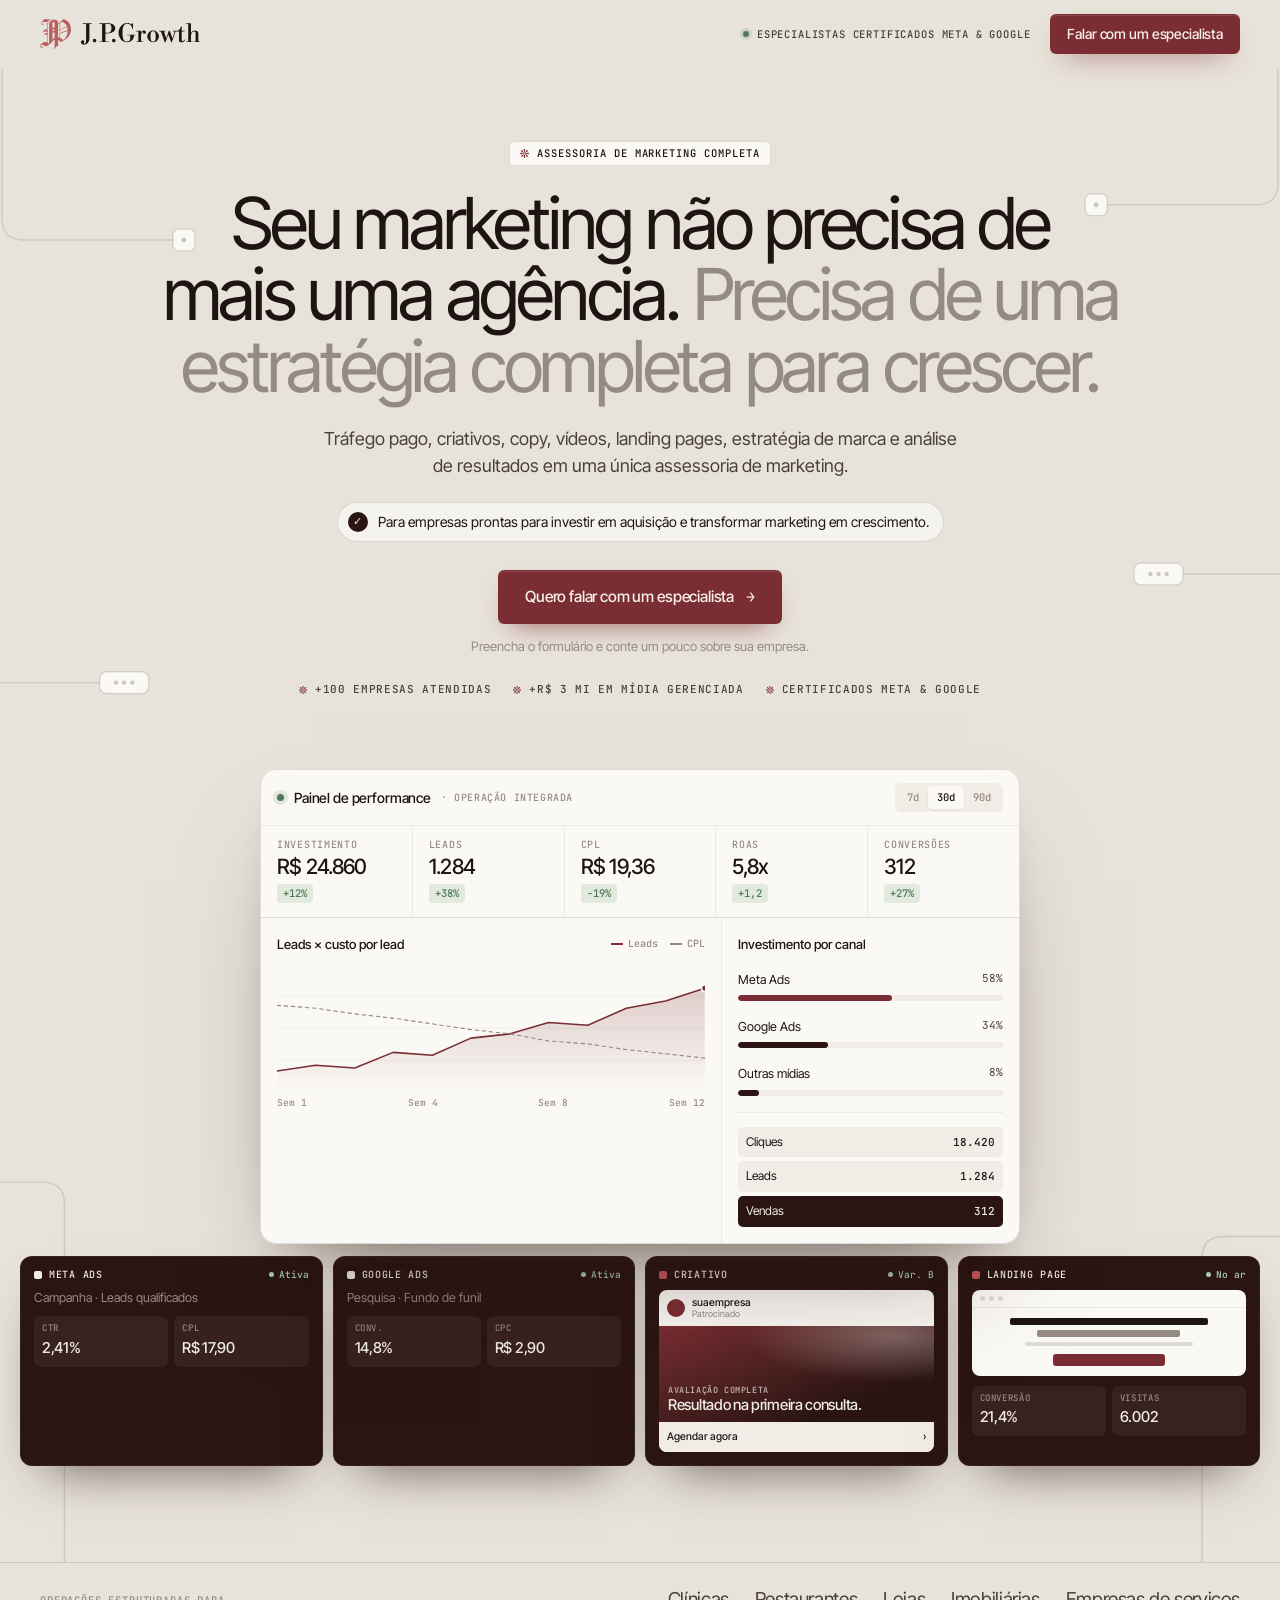
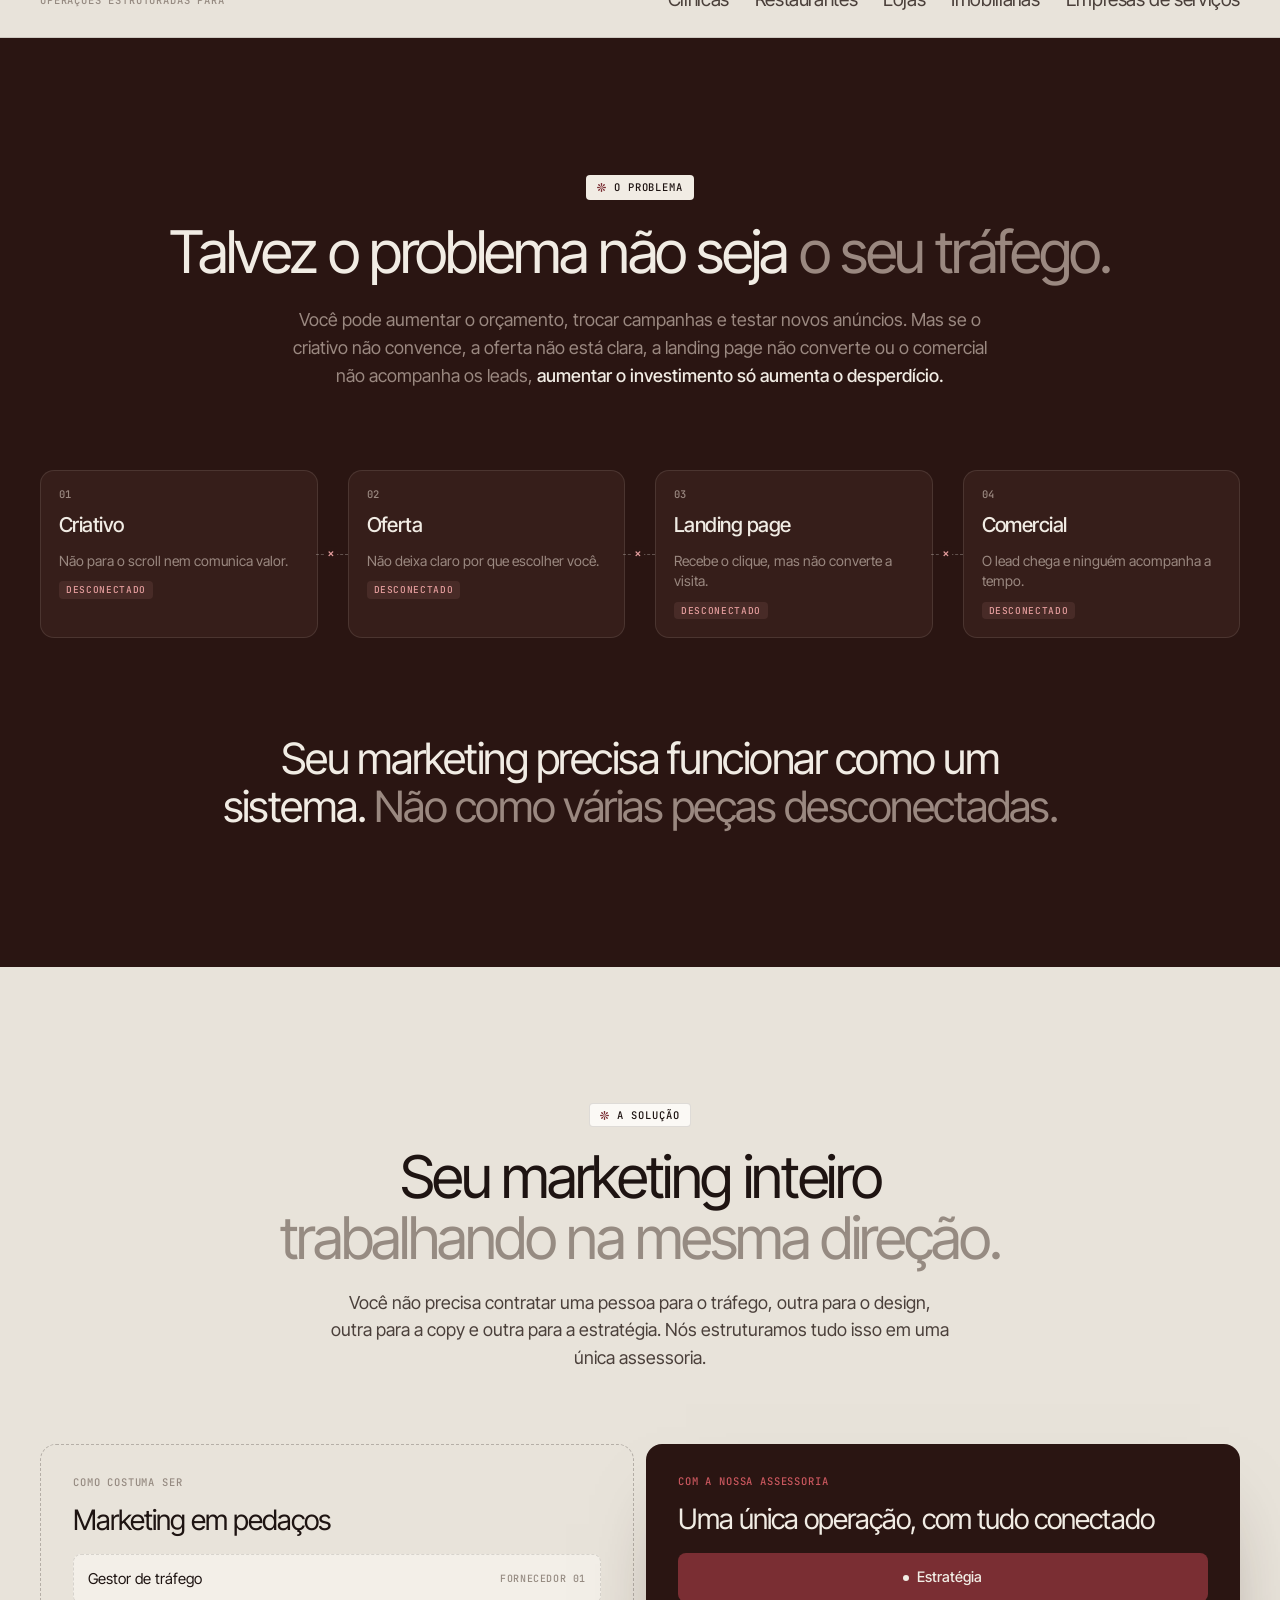
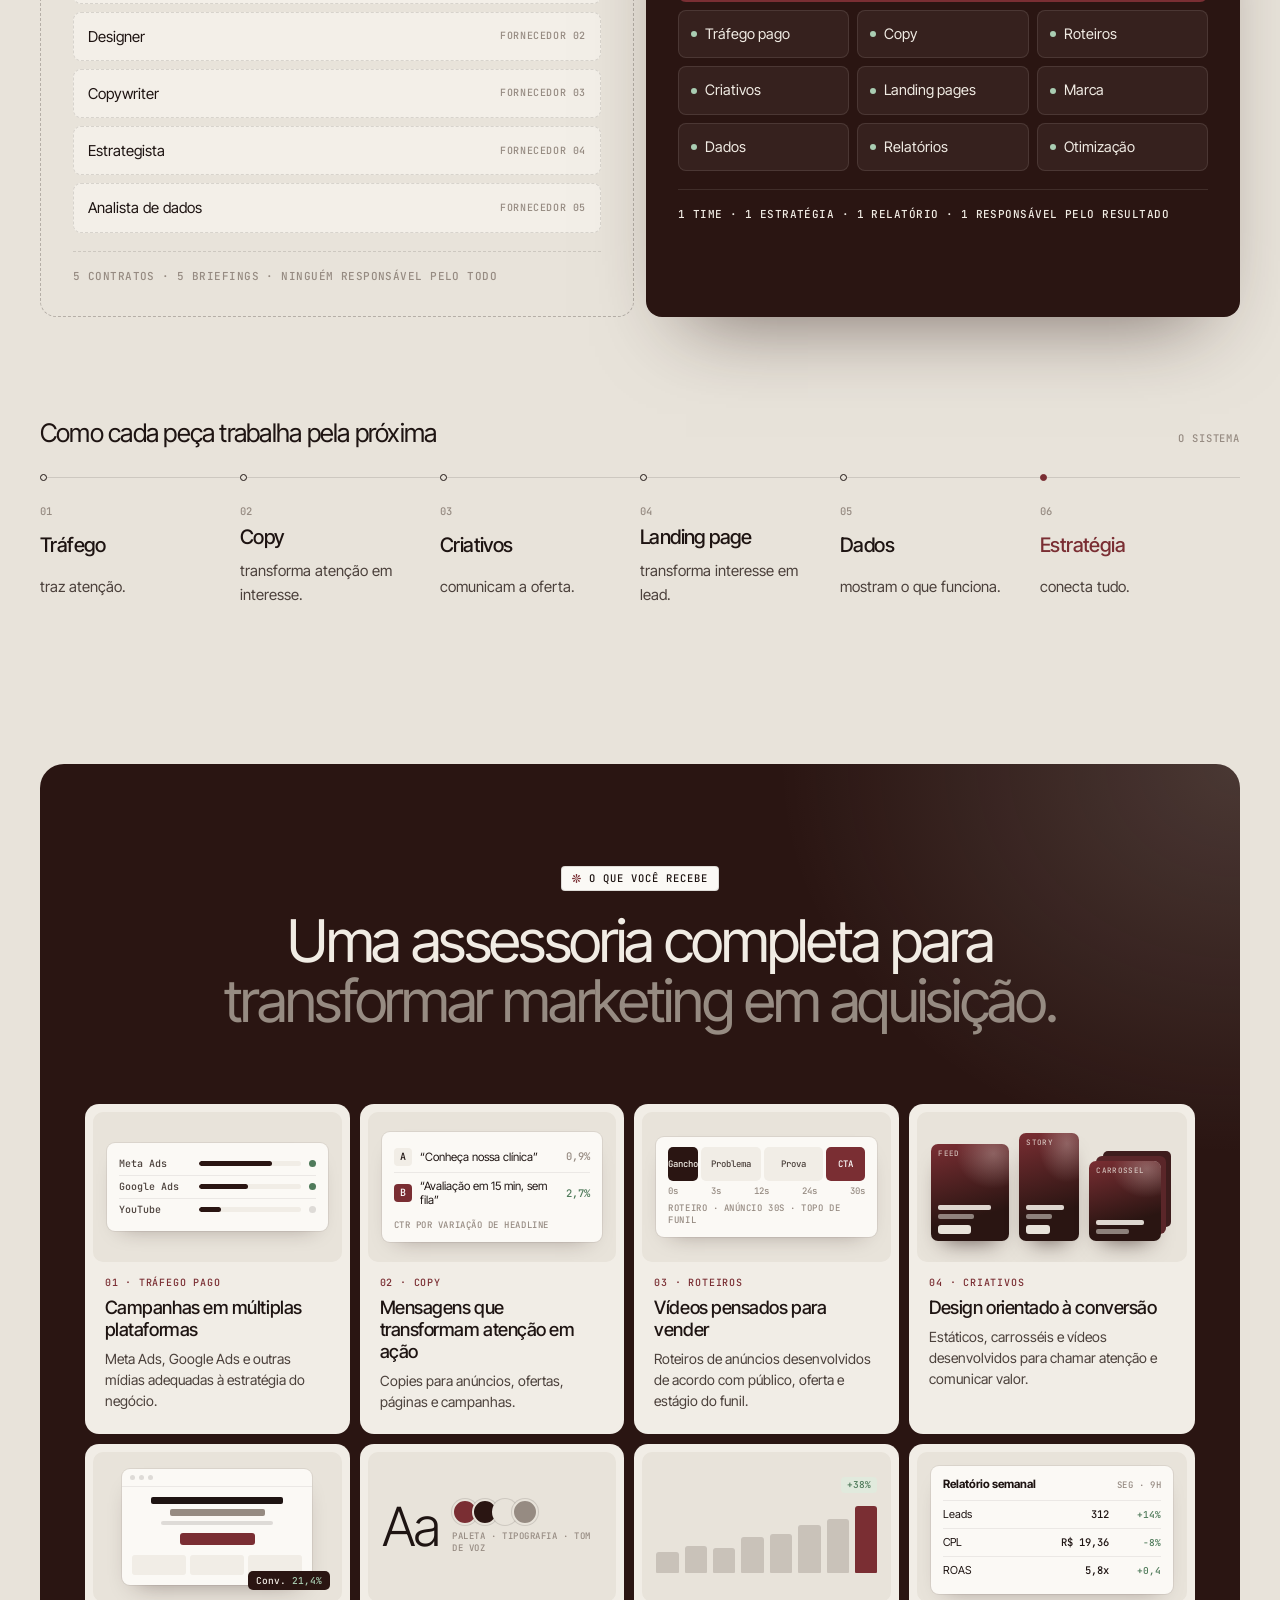
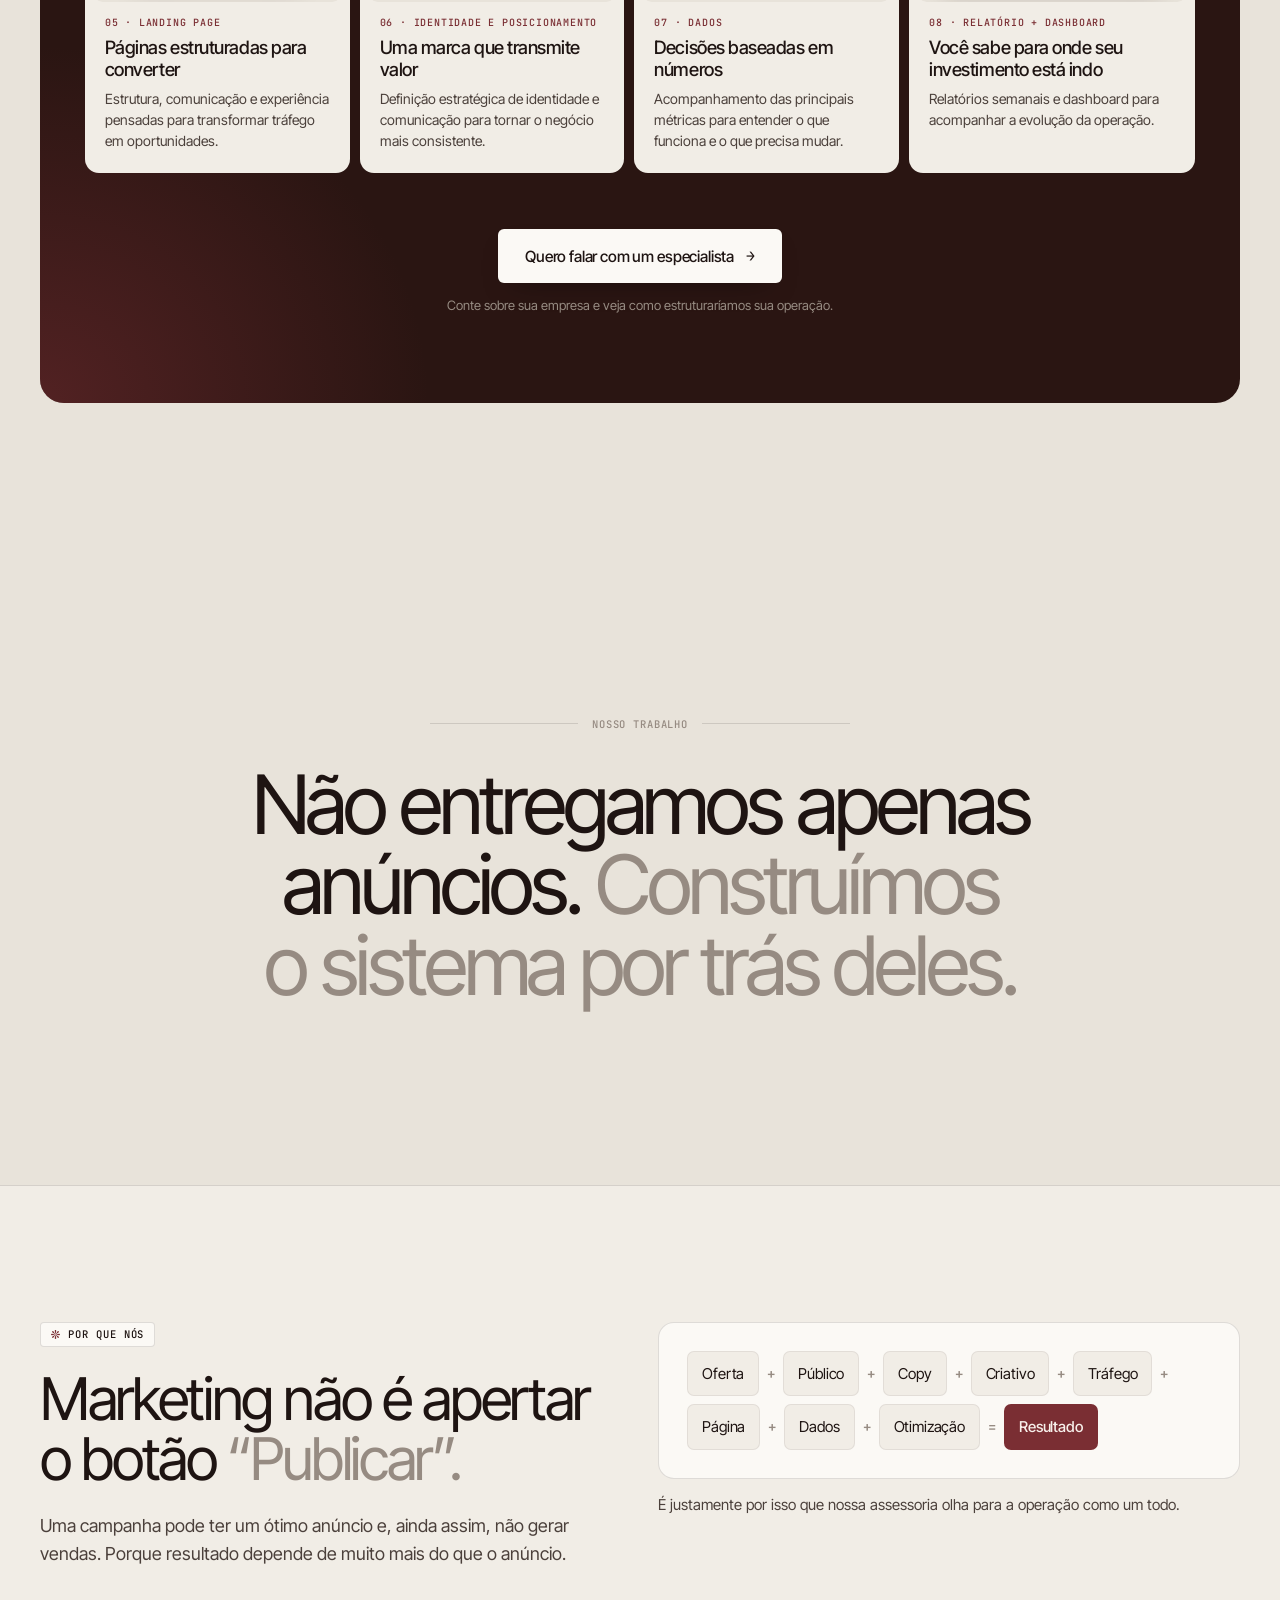
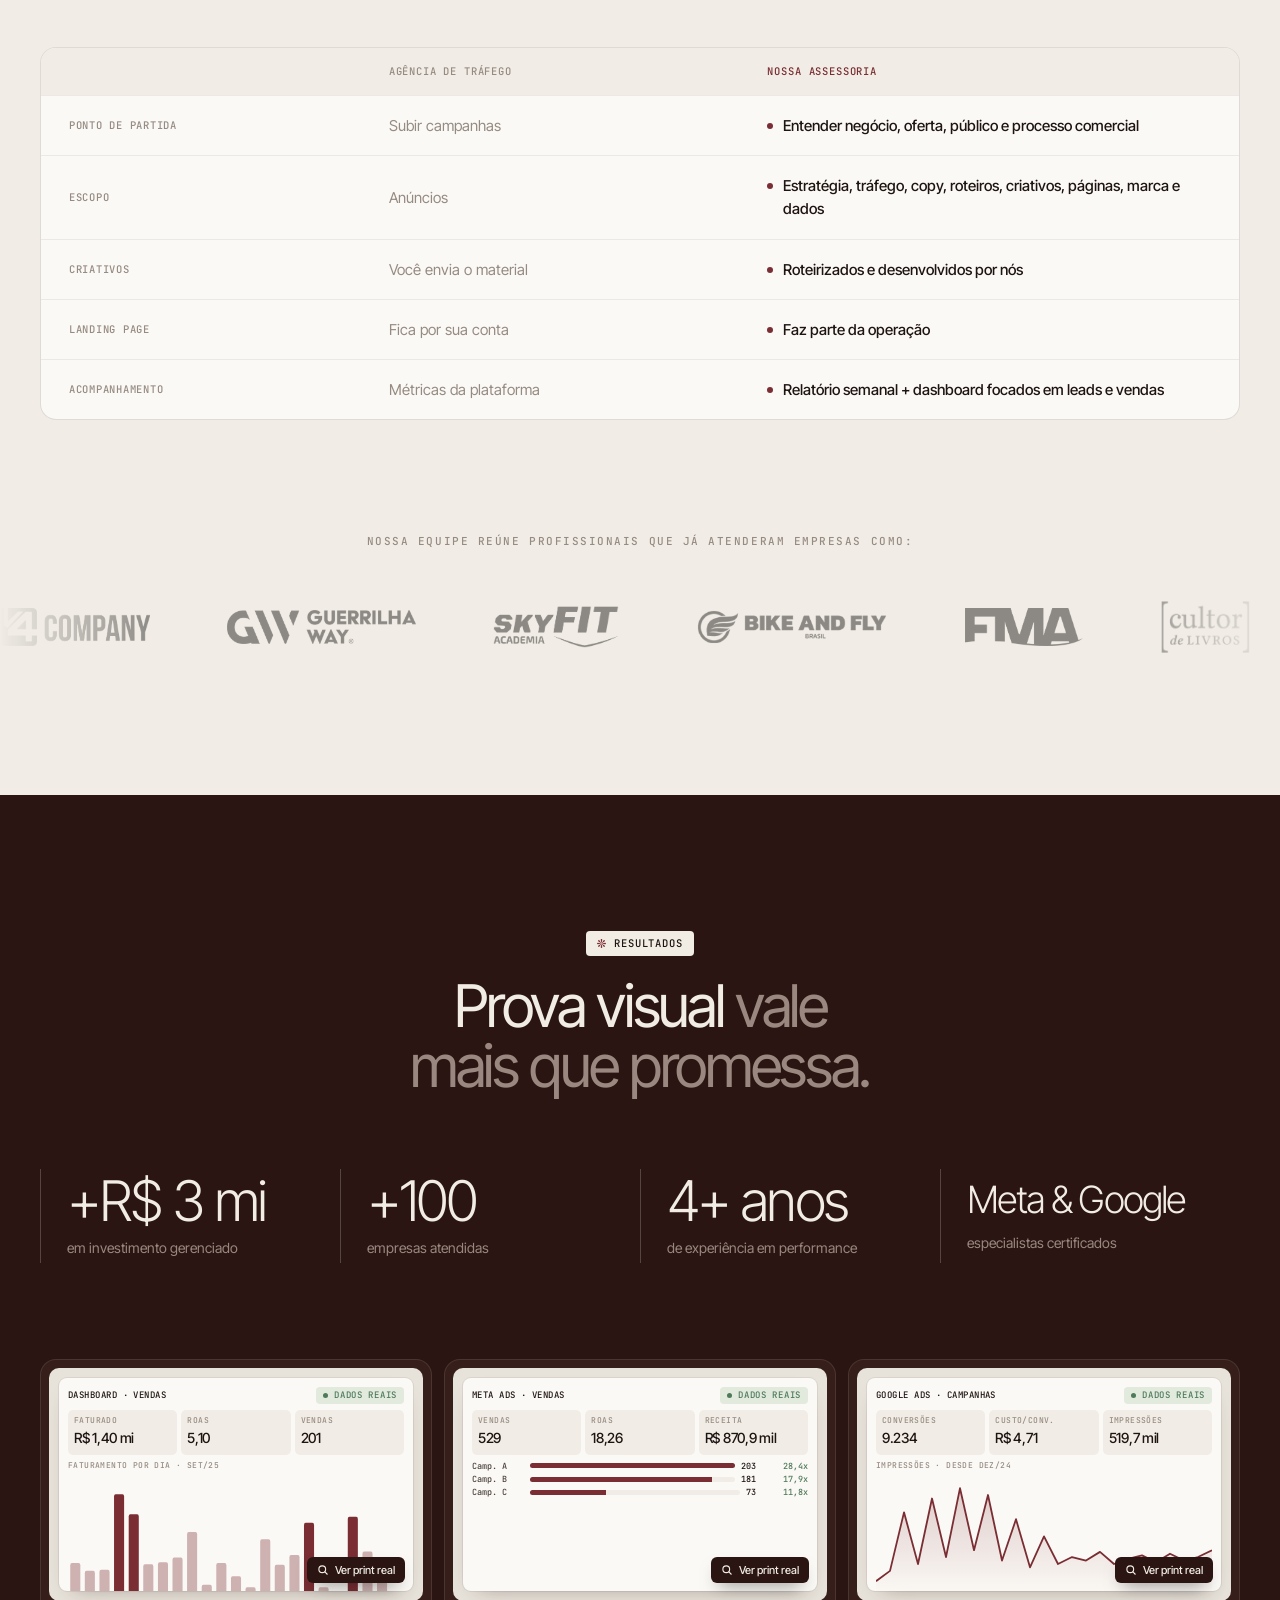
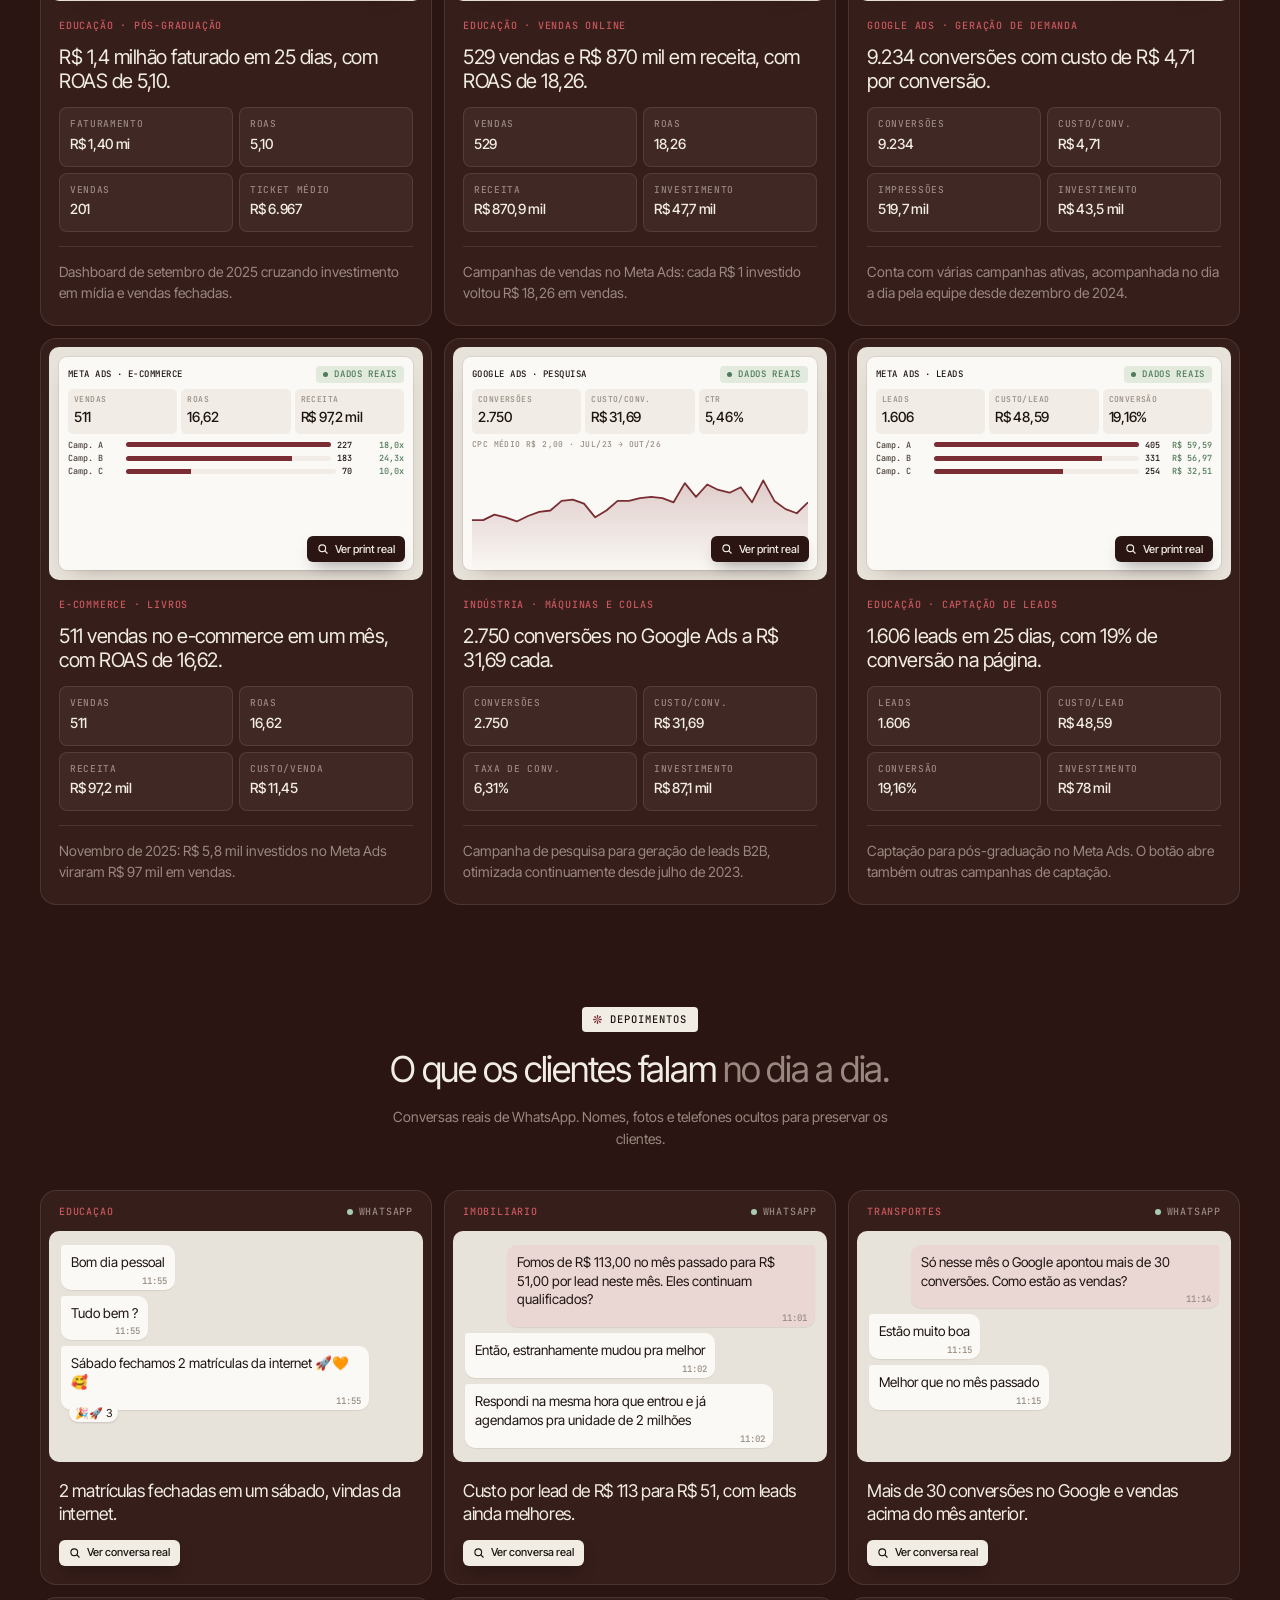
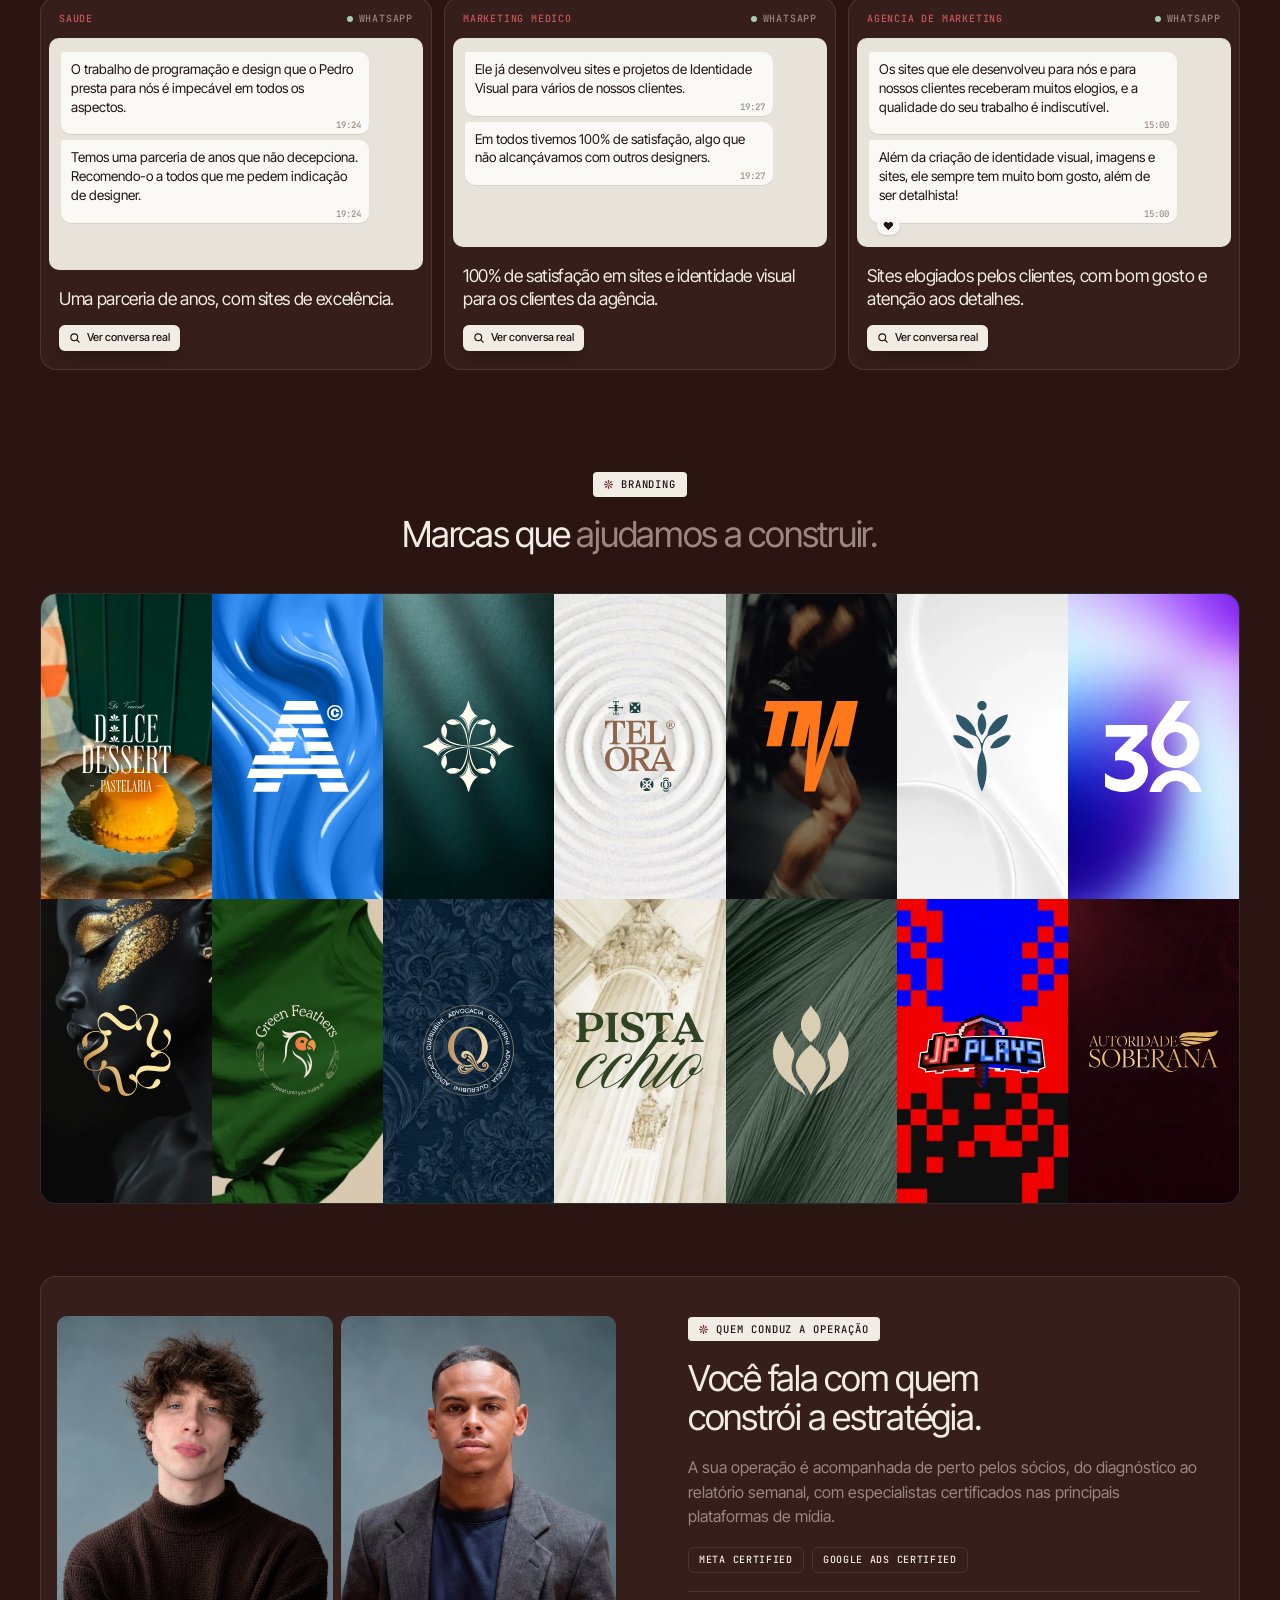
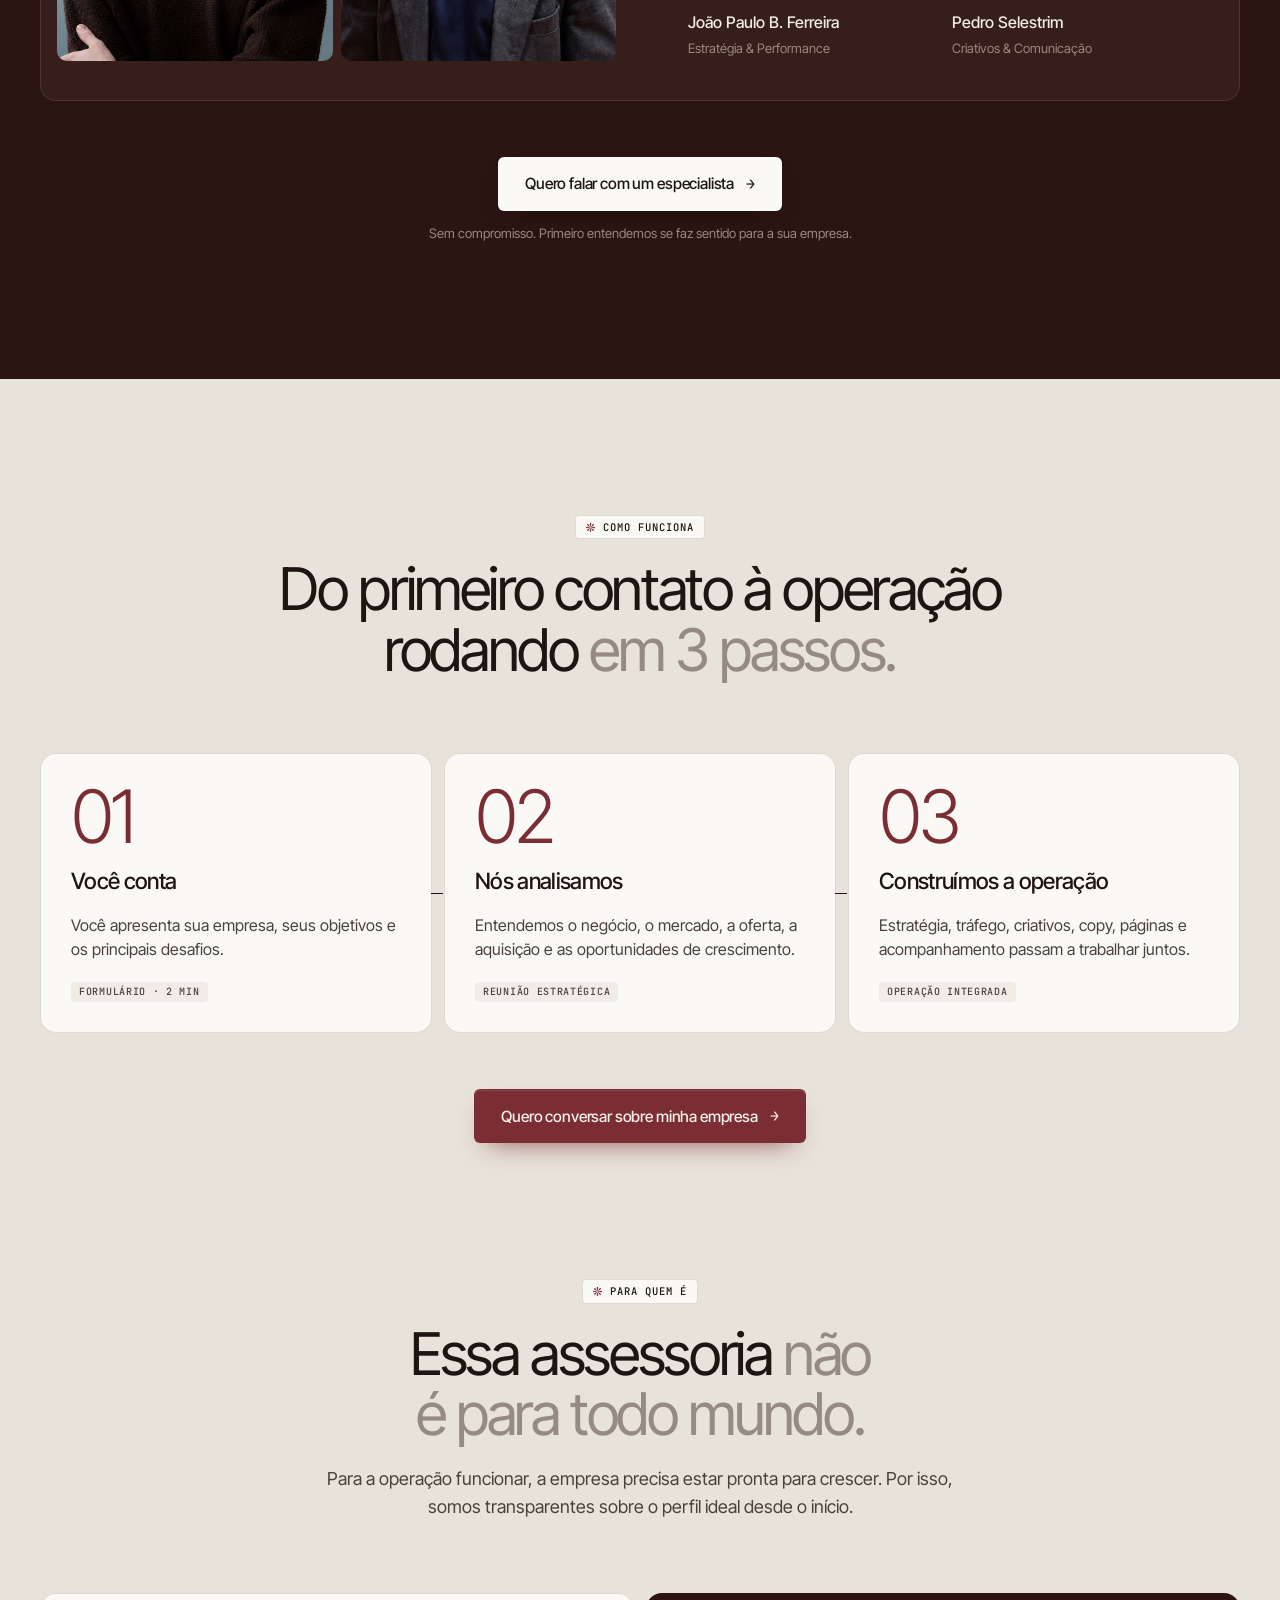
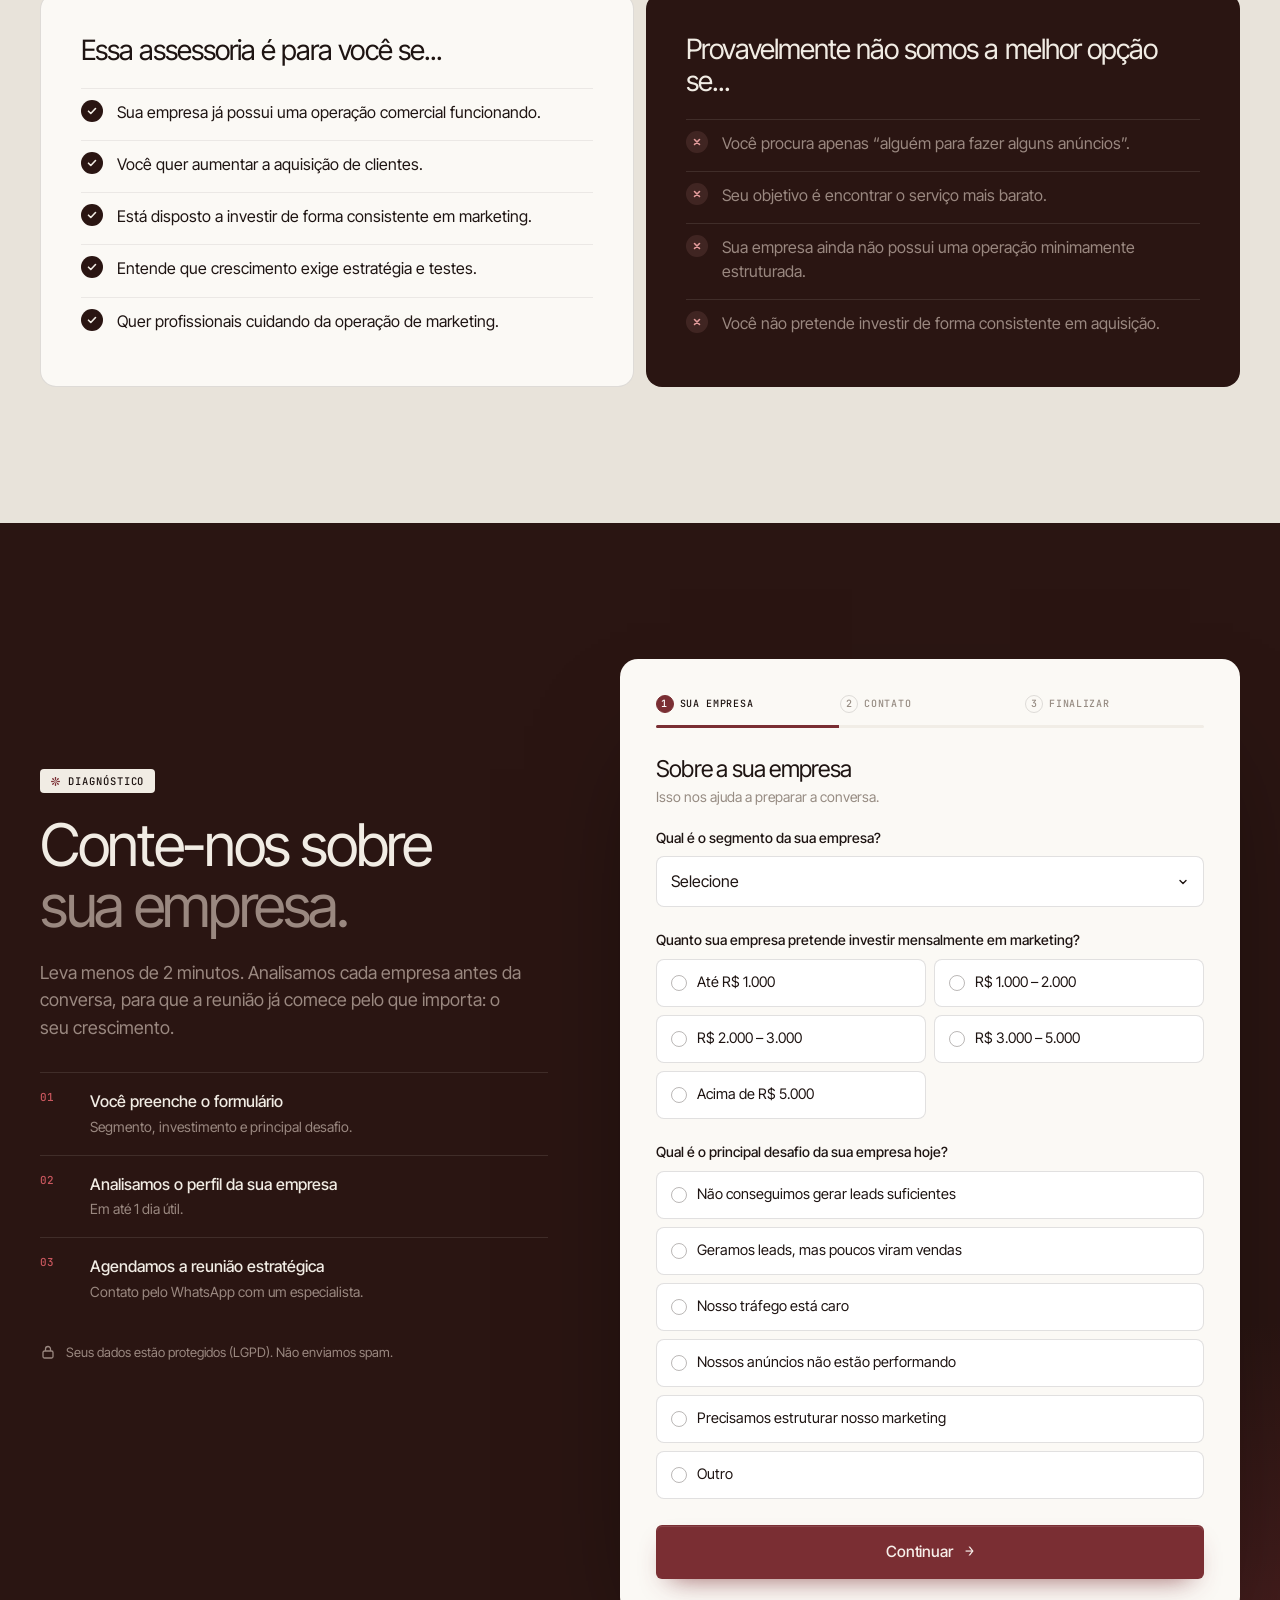
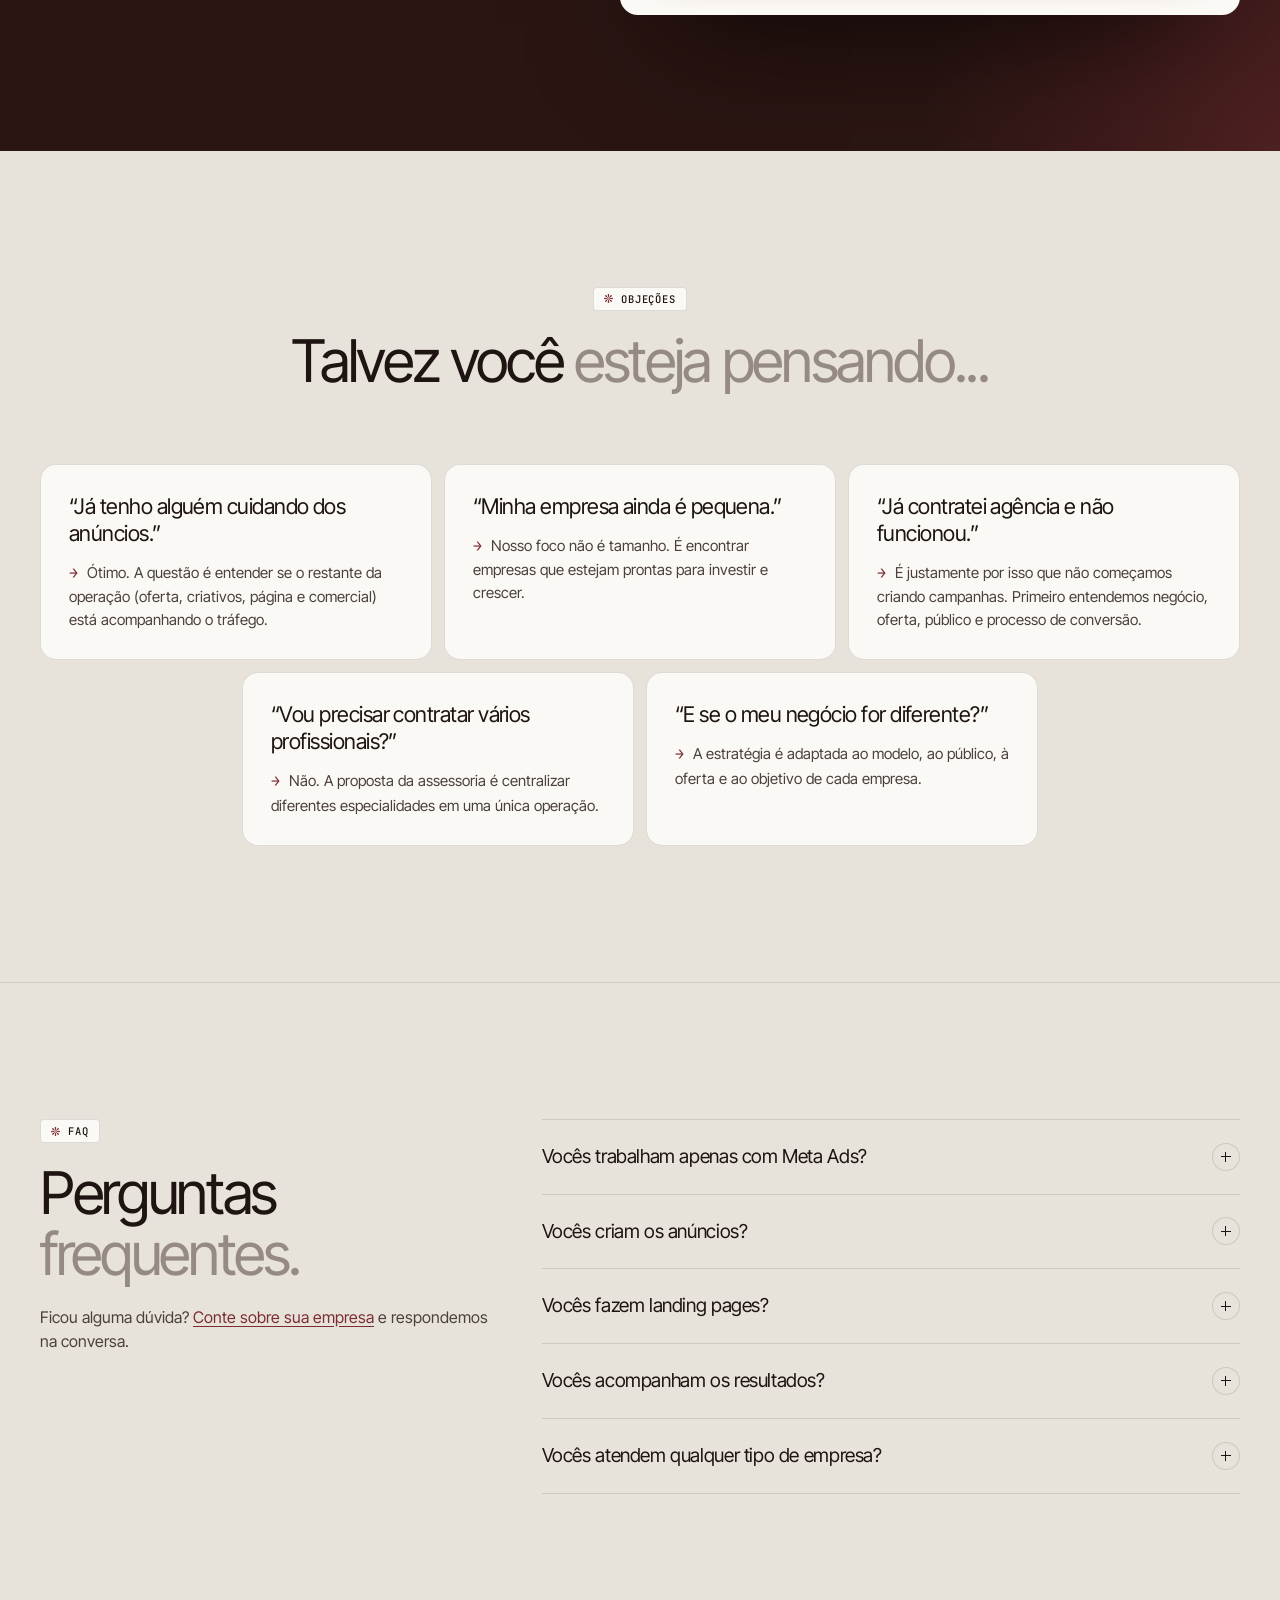
==== commit 655406f0: "CRM de inside sales: funil em kanban, pontuação, MQL/SQL e integrações - Etapas: novo contato, em at" ====
--- a/index.html
+++ b/index.html
@@ -1607,6 +1607,7 @@
         <!-- anti-spam (honeypot) + rastreamento -->
         <div class="hp" aria-hidden="true"><label>Não preencha<input type="text" name="website" tabindex="-1" autocomplete="off"></label></div>
         <input type="hidden" name="utm_source"><input type="hidden" name="utm_medium"><input type="hidden" name="utm_campaign"><input type="hidden" name="utm_content"><input type="hidden" name="utm_term">
+        <input type="hidden" name="fbc"><input type="hidden" name="fbp"><input type="hidden" name="gclid"><input type="hidden" name="gbraid"><input type="hidden" name="wbraid">
       </form>
 
       <div class="success" role="status" aria-live="polite">
@@ -1755,11 +1756,32 @@
     $('#hero-sub').textContent = 'Tráfego + Copy + Criativos + Landing Page + Estratégia + Dados em uma única assessoria.';
   }
 
-  /* UTMs nos campos ocultos */
-  ['utm_source', 'utm_medium', 'utm_campaign', 'utm_content', 'utm_term'].forEach(k => {
-    const el = document.querySelector(`[name="${k}"]`);
-    if (el && params.get(k)) el.value = params.get(k);
+  /* Origem do visitante: UTMs e clique do anúncio (fbclid da Meta, gclid do Google).
+     Ficam guardados por 90 dias neste navegador: se a pessoa voltar depois e
+     preencher o formulário, o CRM ainda sabe de qual anúncio ela veio. */
+  const ORIGEM_DIAS = 90;
+  const guardar = (chave, valor) => {
+    try { localStorage.setItem('jp_' + chave, JSON.stringify({ v: valor, t: Date.now() })); } catch (e) { /* modo privado */ }
+  };
+  const lembrar = chave => {
+    try {
+      const item = JSON.parse(localStorage.getItem('jp_' + chave) || 'null');
+      if (item && Date.now() - item.t < ORIGEM_DIAS * 864e5) return item.v;
+    } catch (e) { /* ignora */ }
+    return '';
+  };
+  const cookie = nome => (document.cookie.match('(?:^|; )' + nome + '=([^;]*)') || [])[1] || '';
+  if (params.get('fbclid')) guardar('fbc', 'fb.1.' + Date.now() + '.' + params.get('fbclid'));
+  ['gclid', 'gbraid', 'wbraid', 'utm_source', 'utm_medium', 'utm_campaign', 'utm_content', 'utm_term'].forEach(k => {
+    if (params.get(k)) guardar(k, params.get(k));
   });
+  const preencher = (nome, valor) => {
+    const el = document.querySelector(`#lead-form [name="${nome}"]`);
+    if (el && valor) el.value = String(valor).slice(0, 500);
+  };
+  ['utm_source', 'utm_medium', 'utm_campaign', 'utm_content', 'utm_term', 'gclid', 'gbraid', 'wbraid'].forEach(k => preencher(k, params.get(k) || lembrar(k)));
+  preencher('fbc', decodeURIComponent(cookie('_fbc')) || lembrar('fbc'));
+  preencher('fbp', decodeURIComponent(cookie('_fbp')));
 
   /* Cliques em CTA */
   $$('[data-cta]').forEach(a => a.addEventListener('click', () => track('cta_click', { cta: a.dataset.cta, variant })));
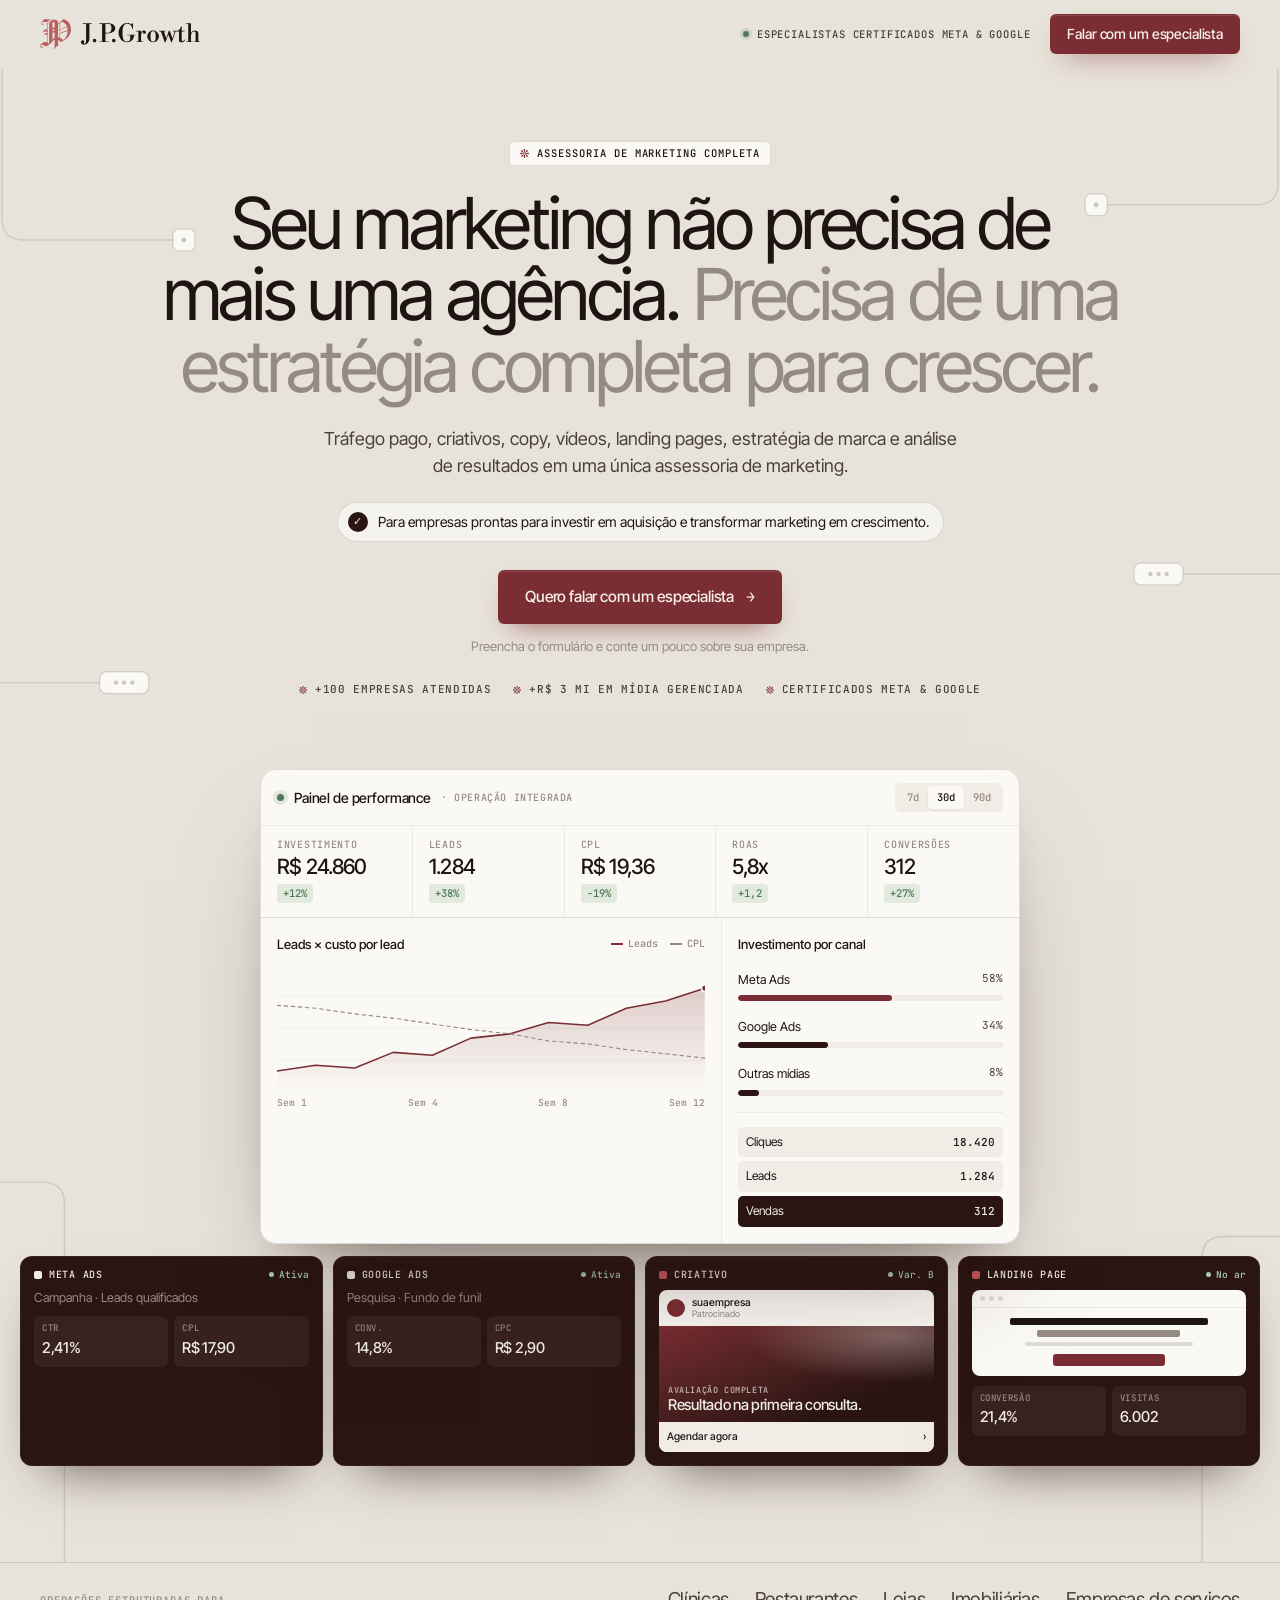
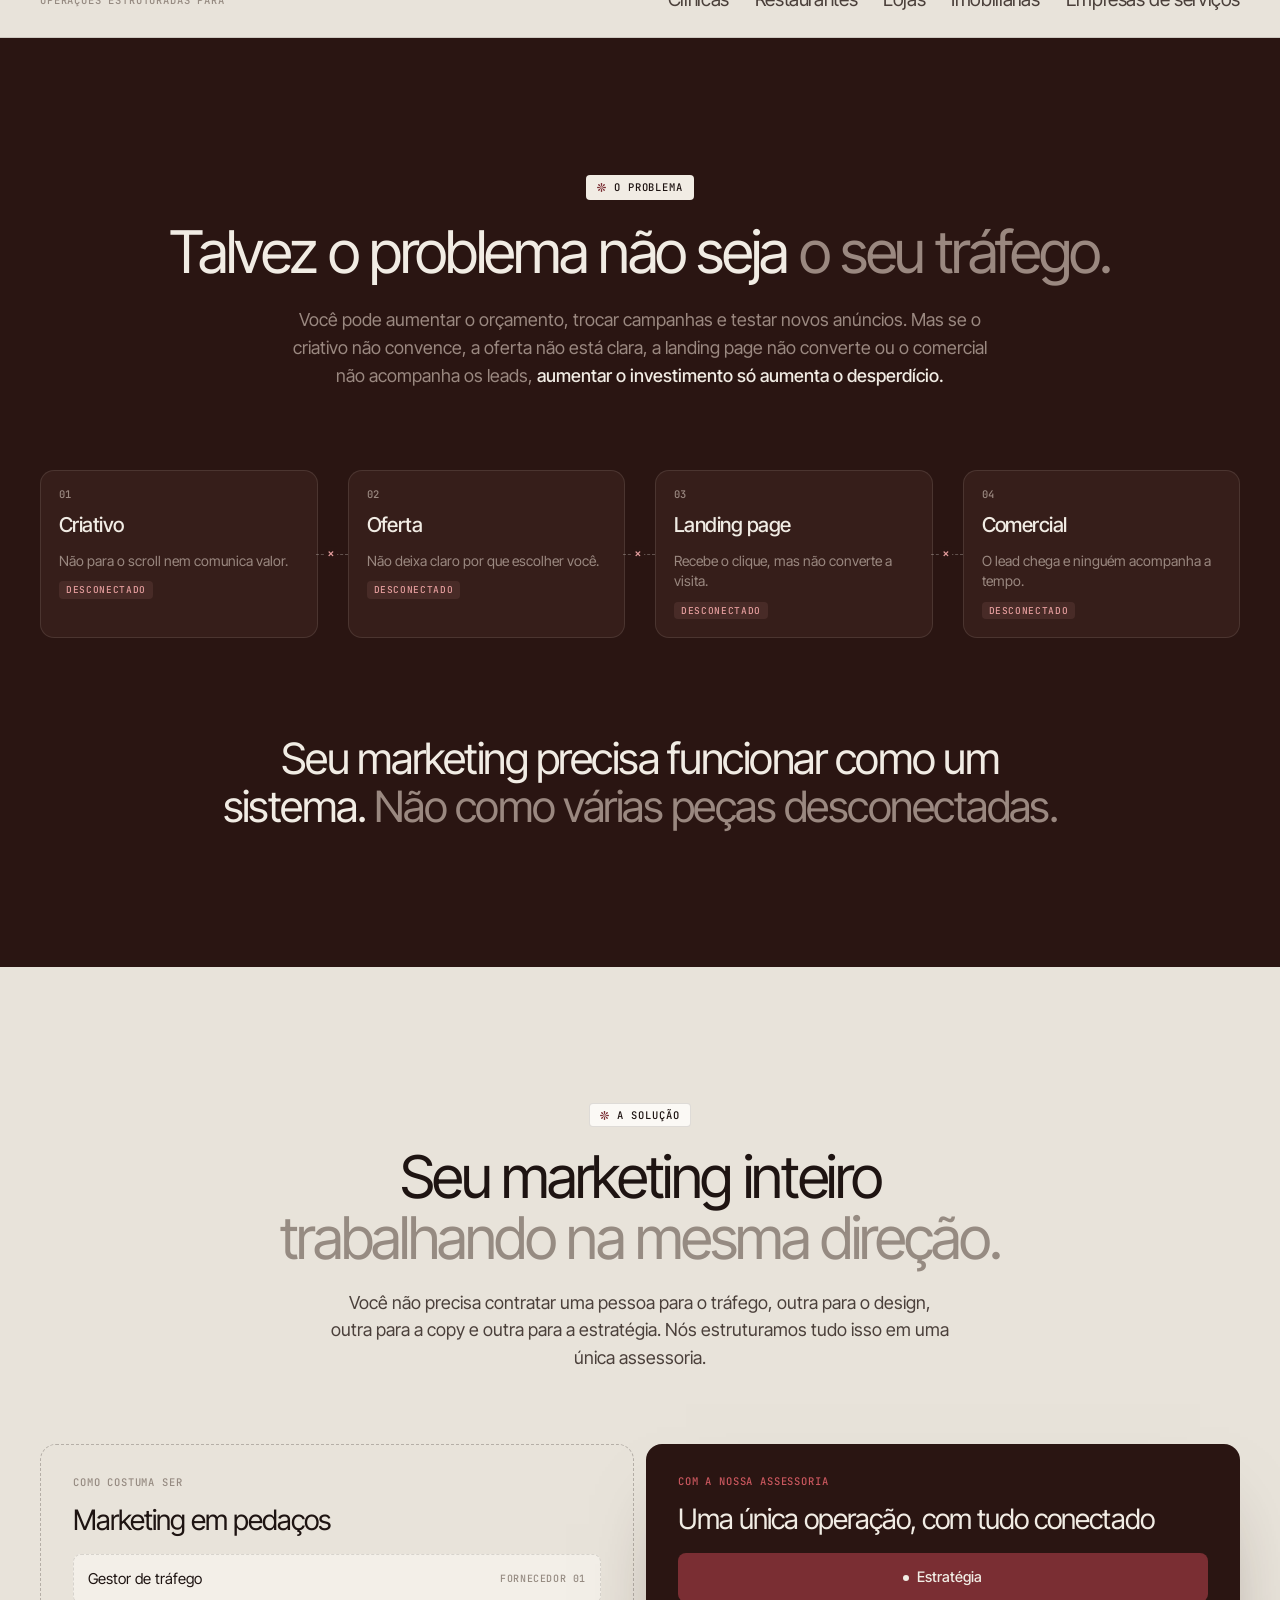
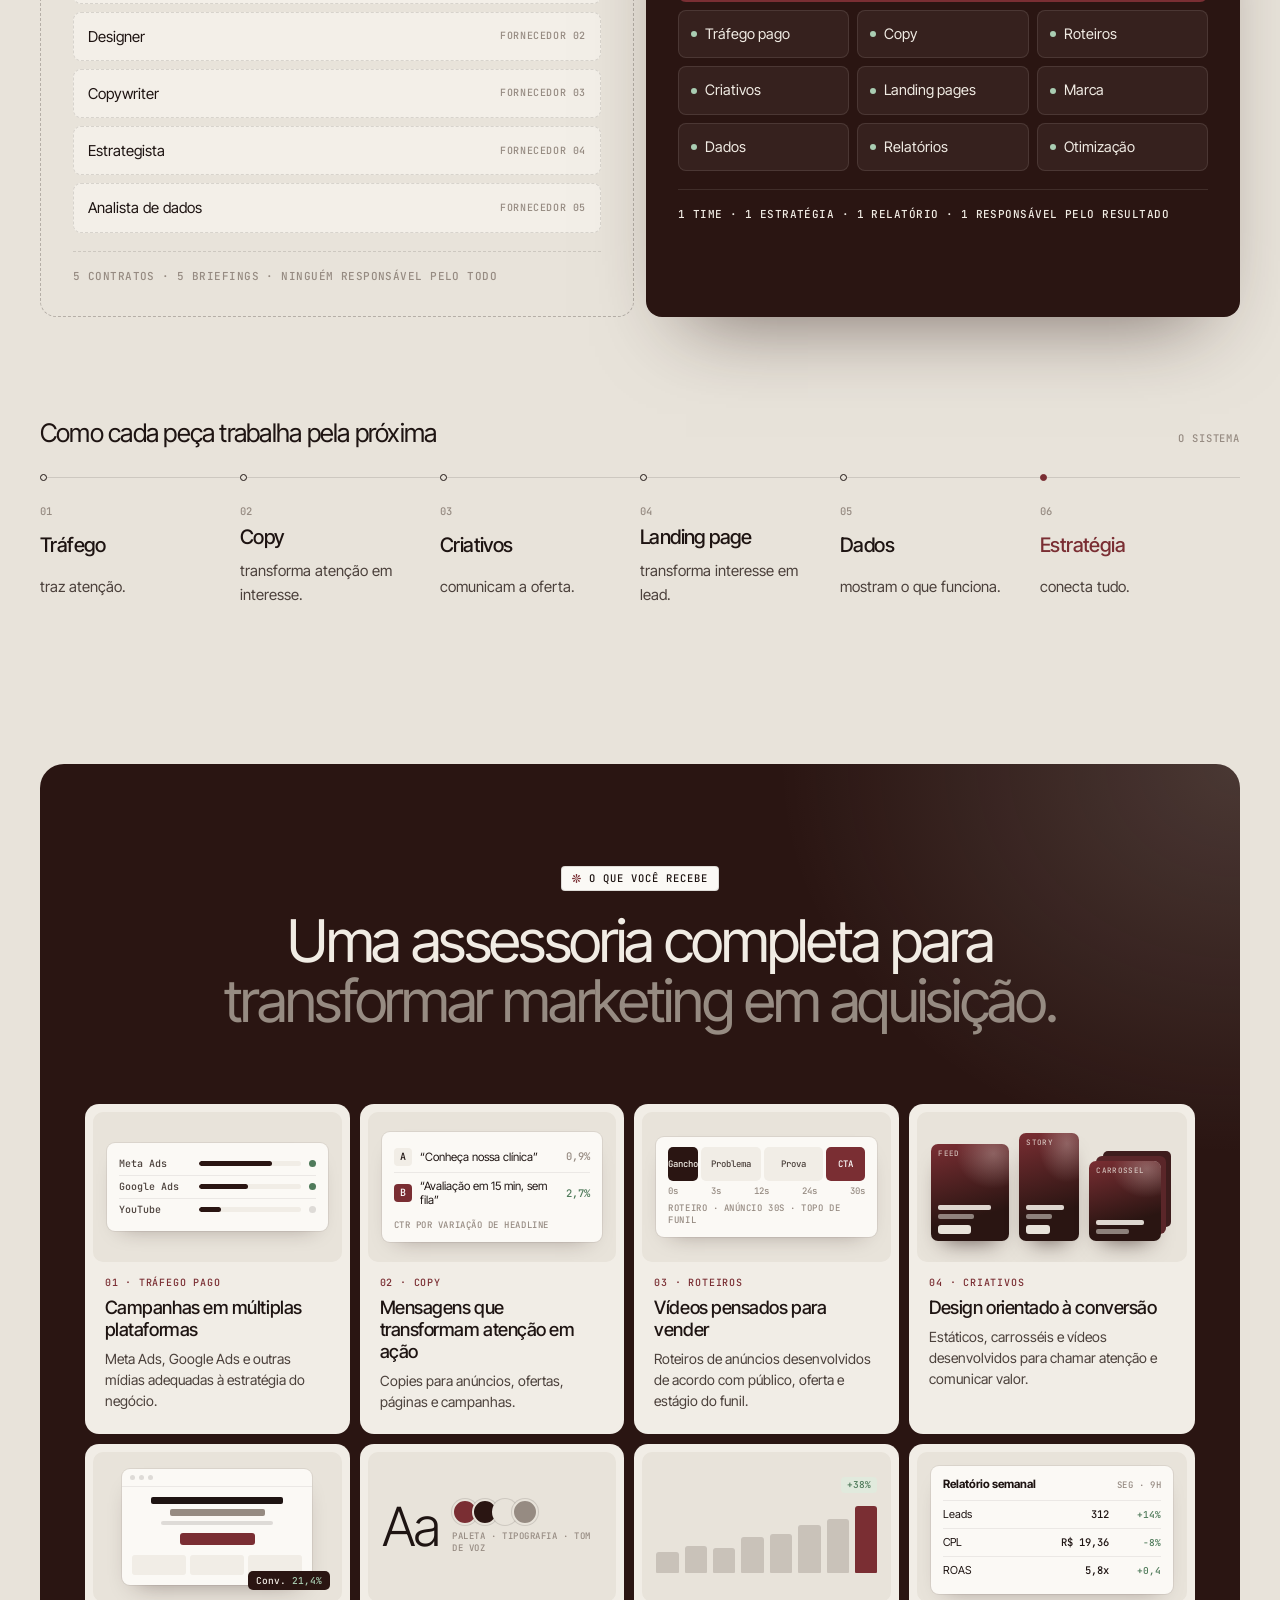
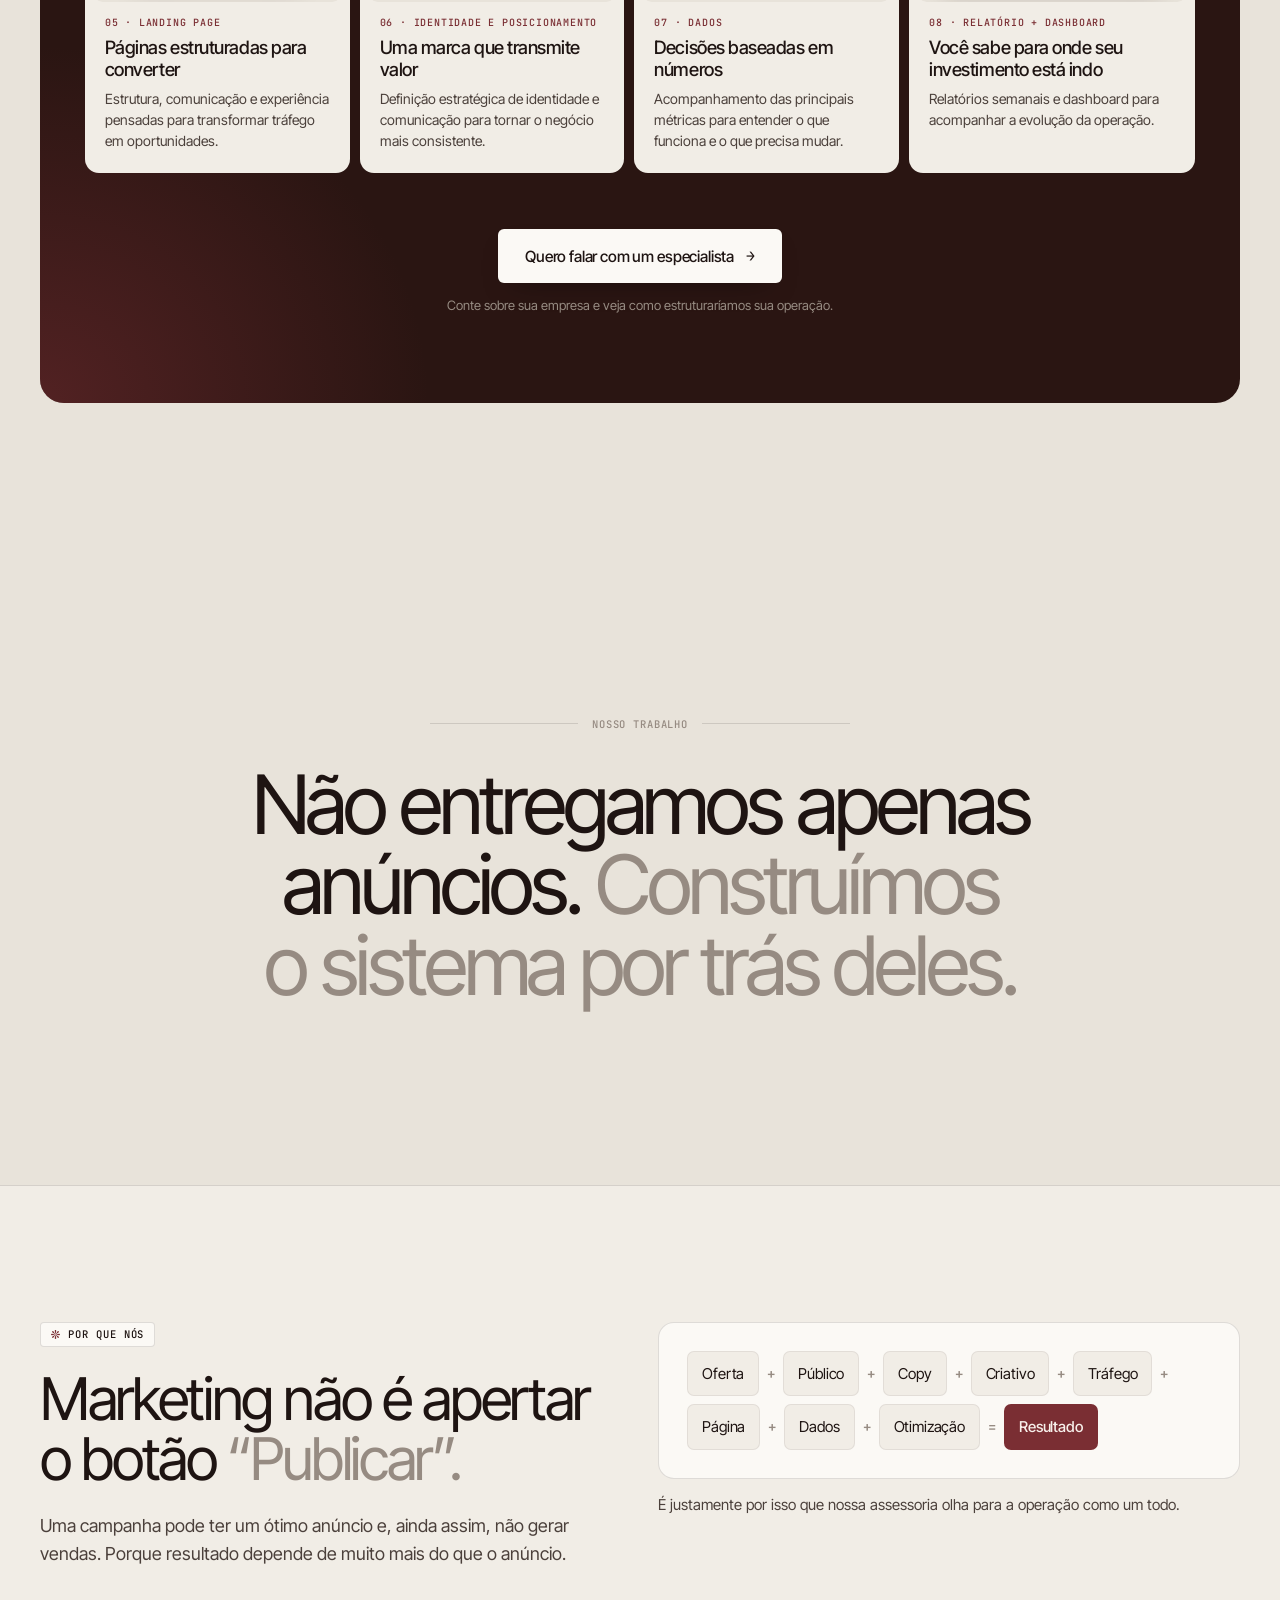
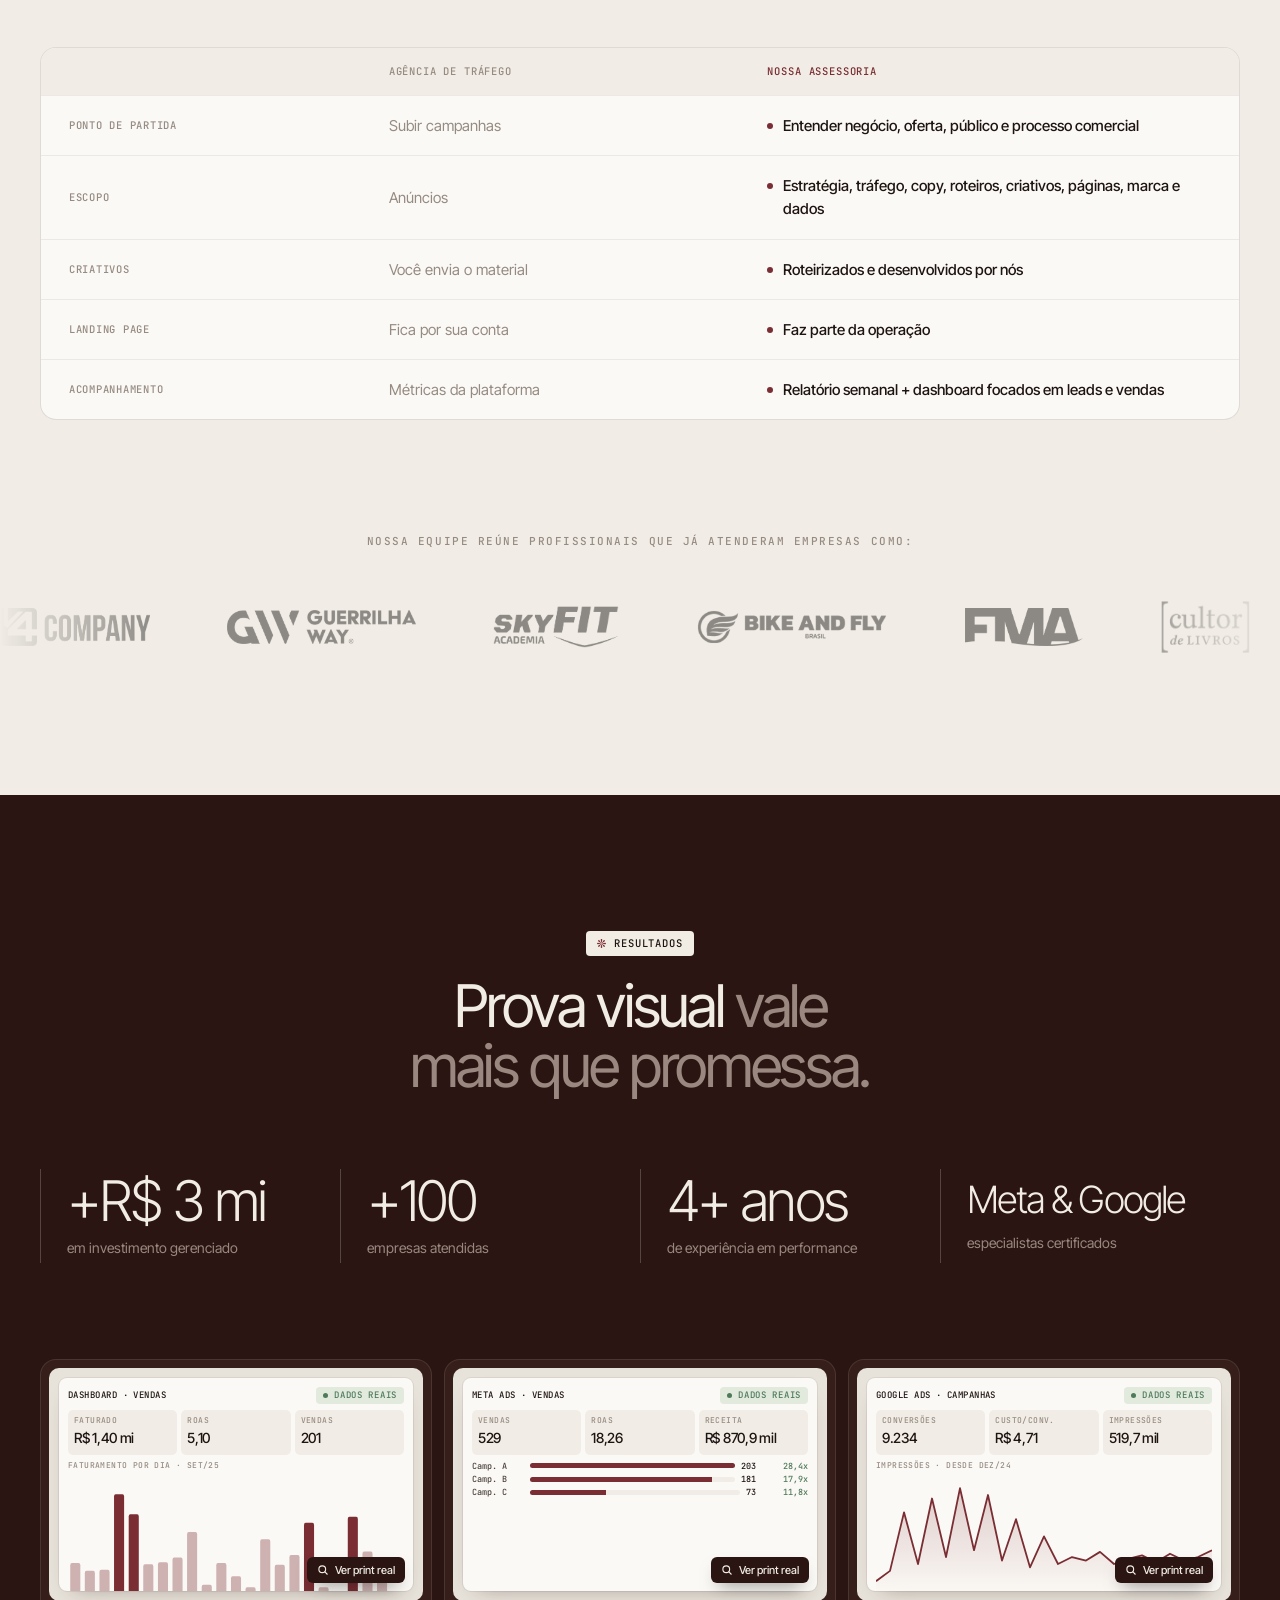
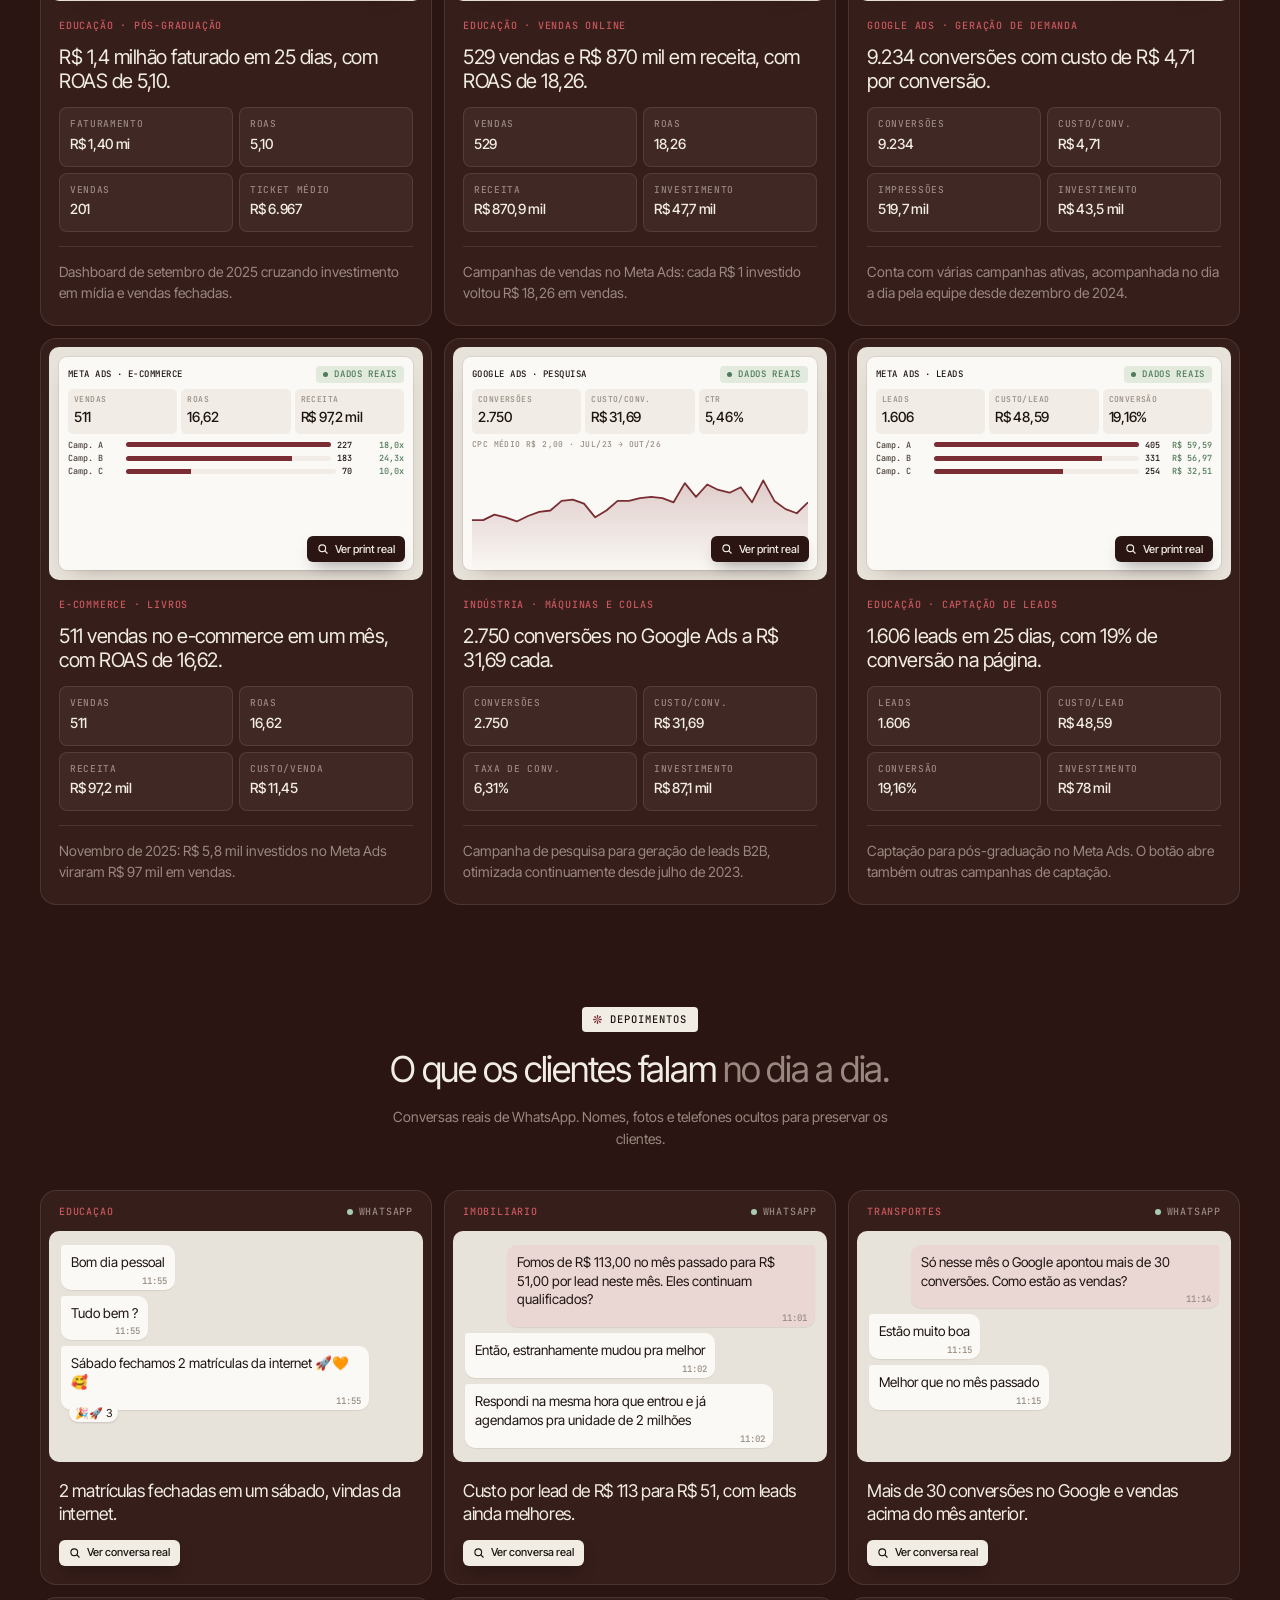
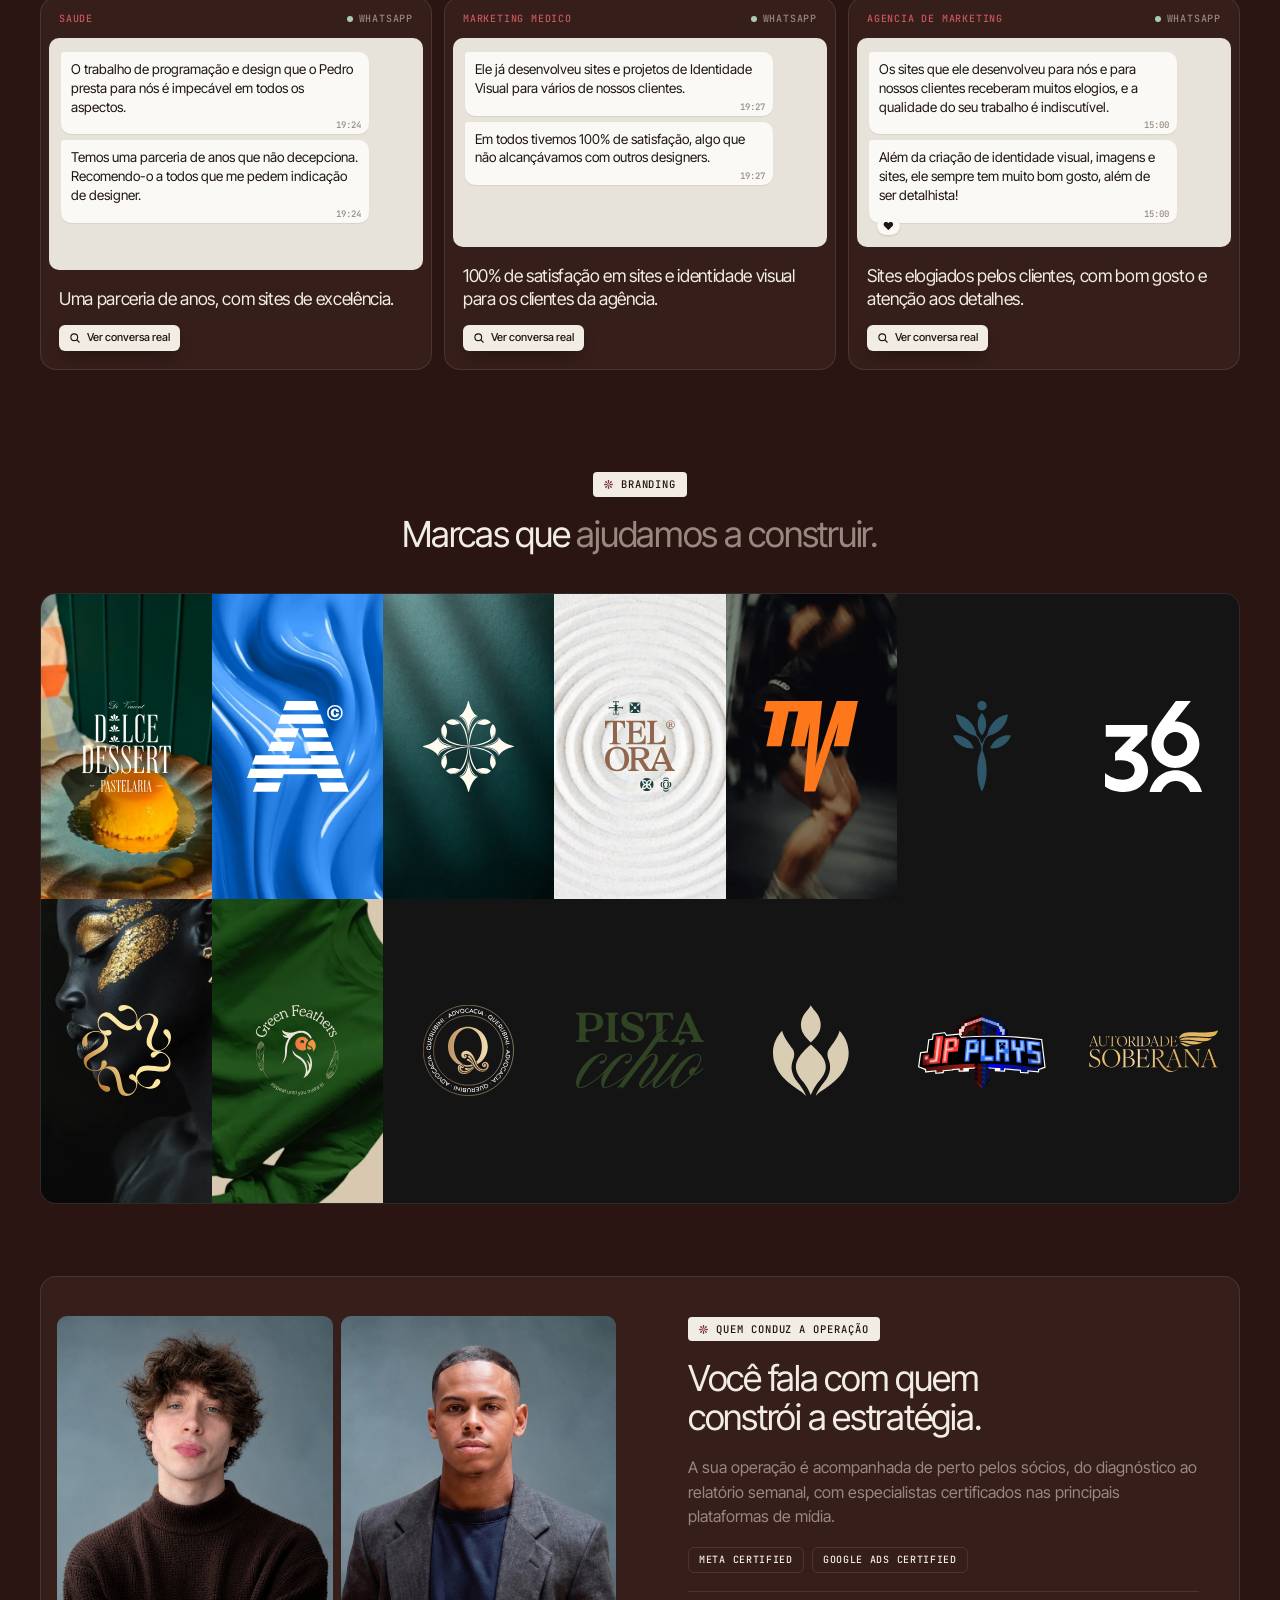
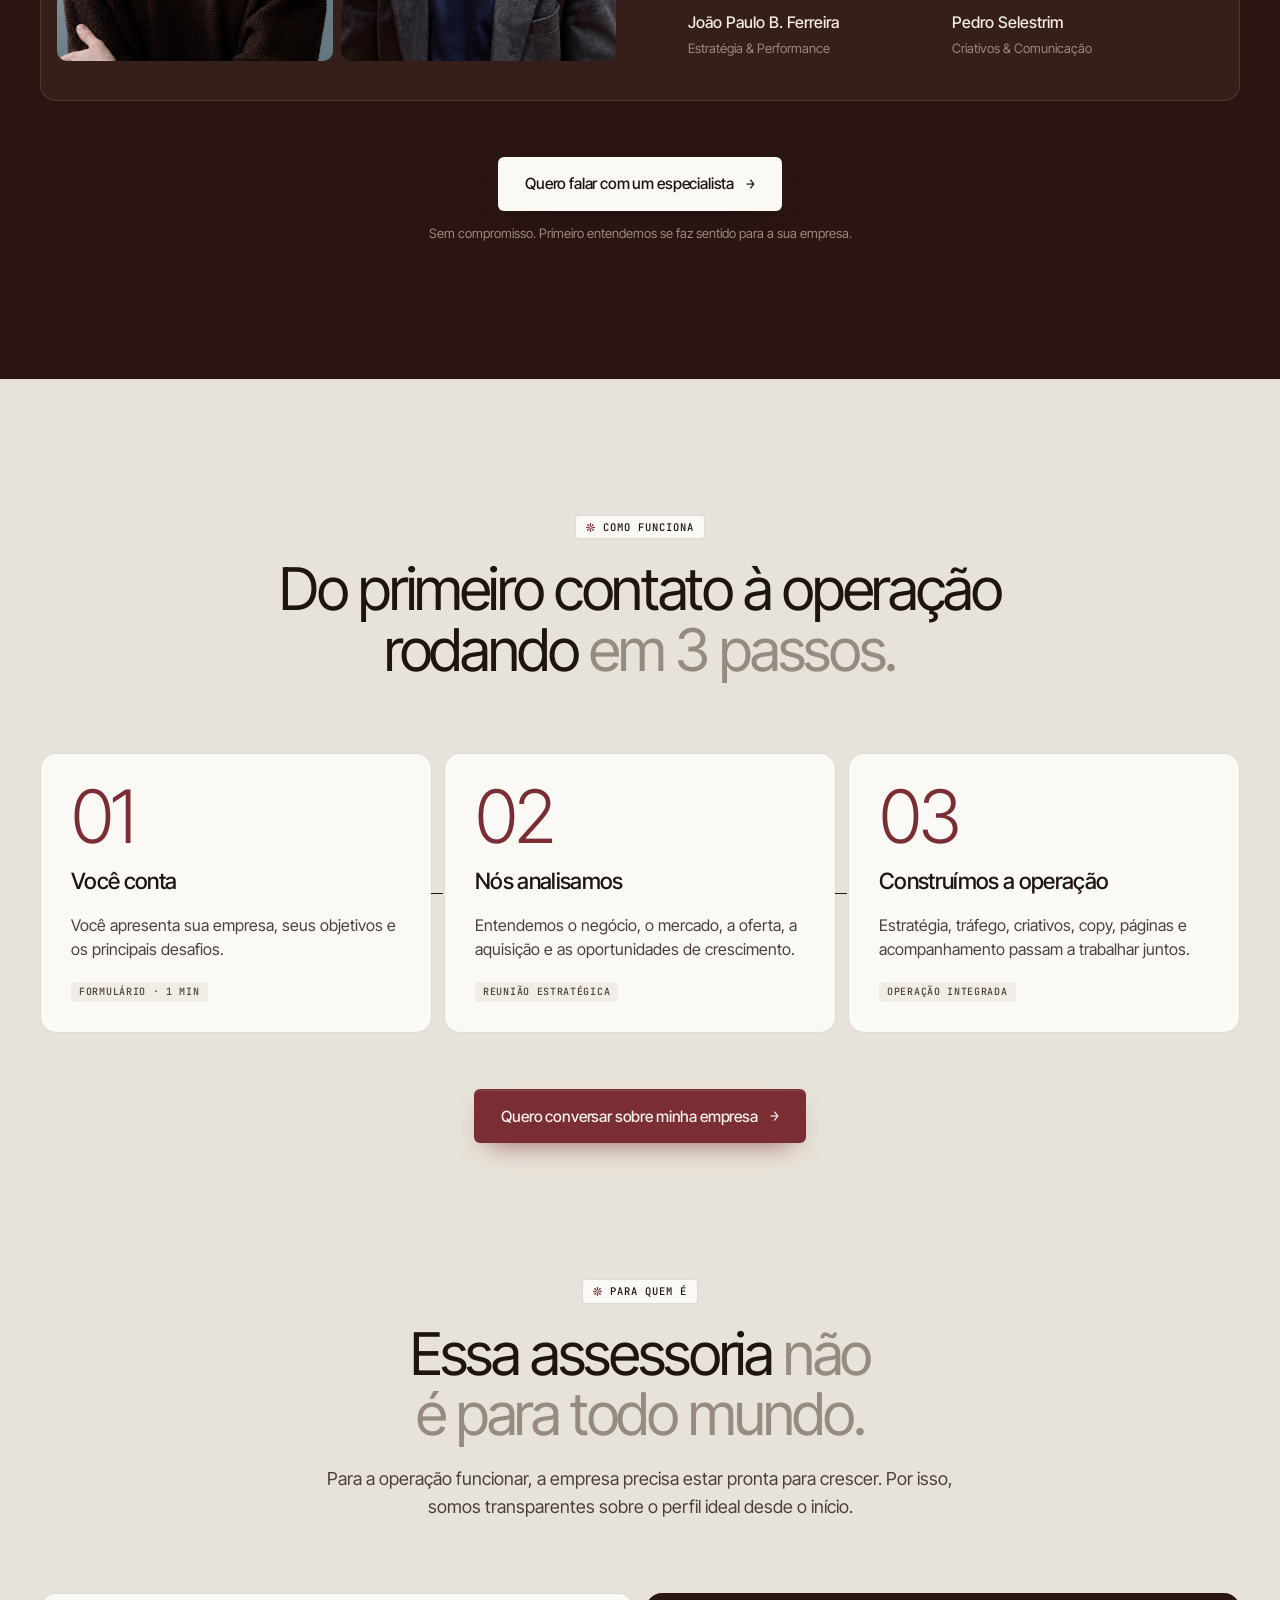
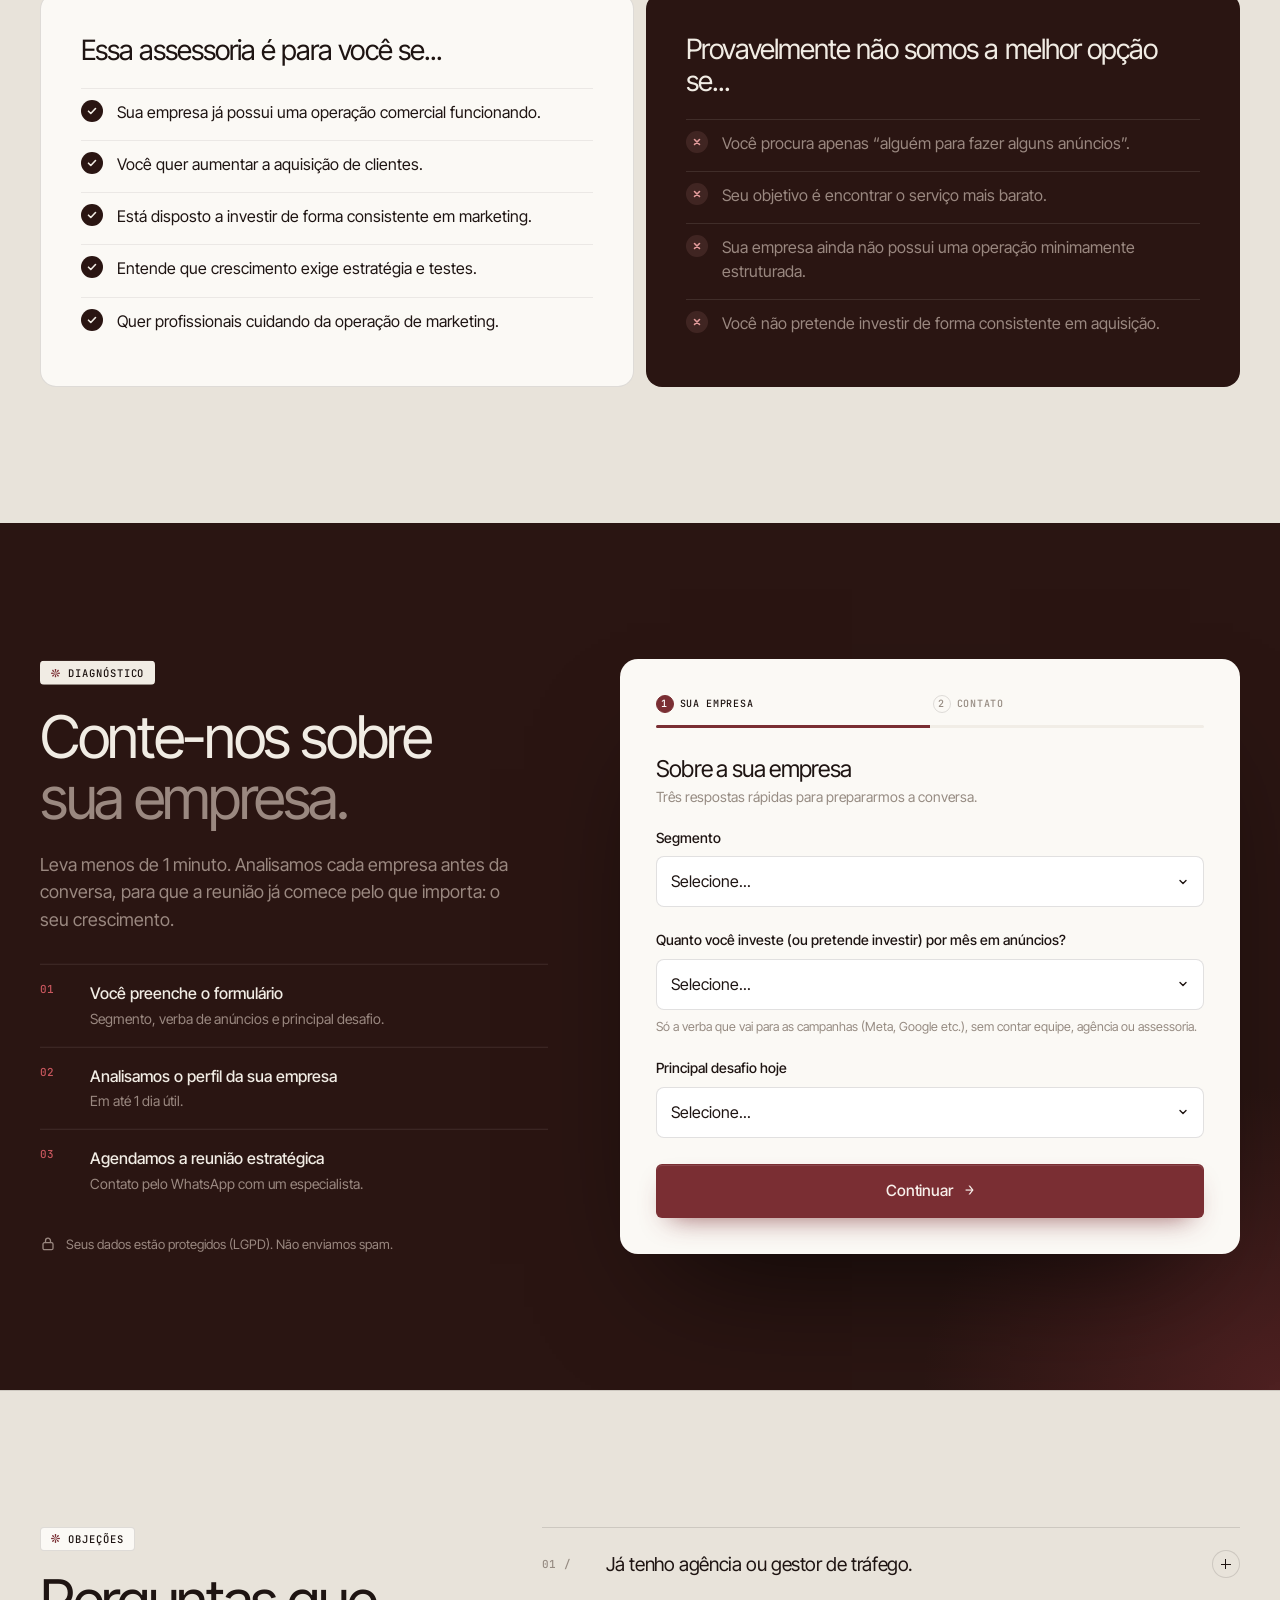
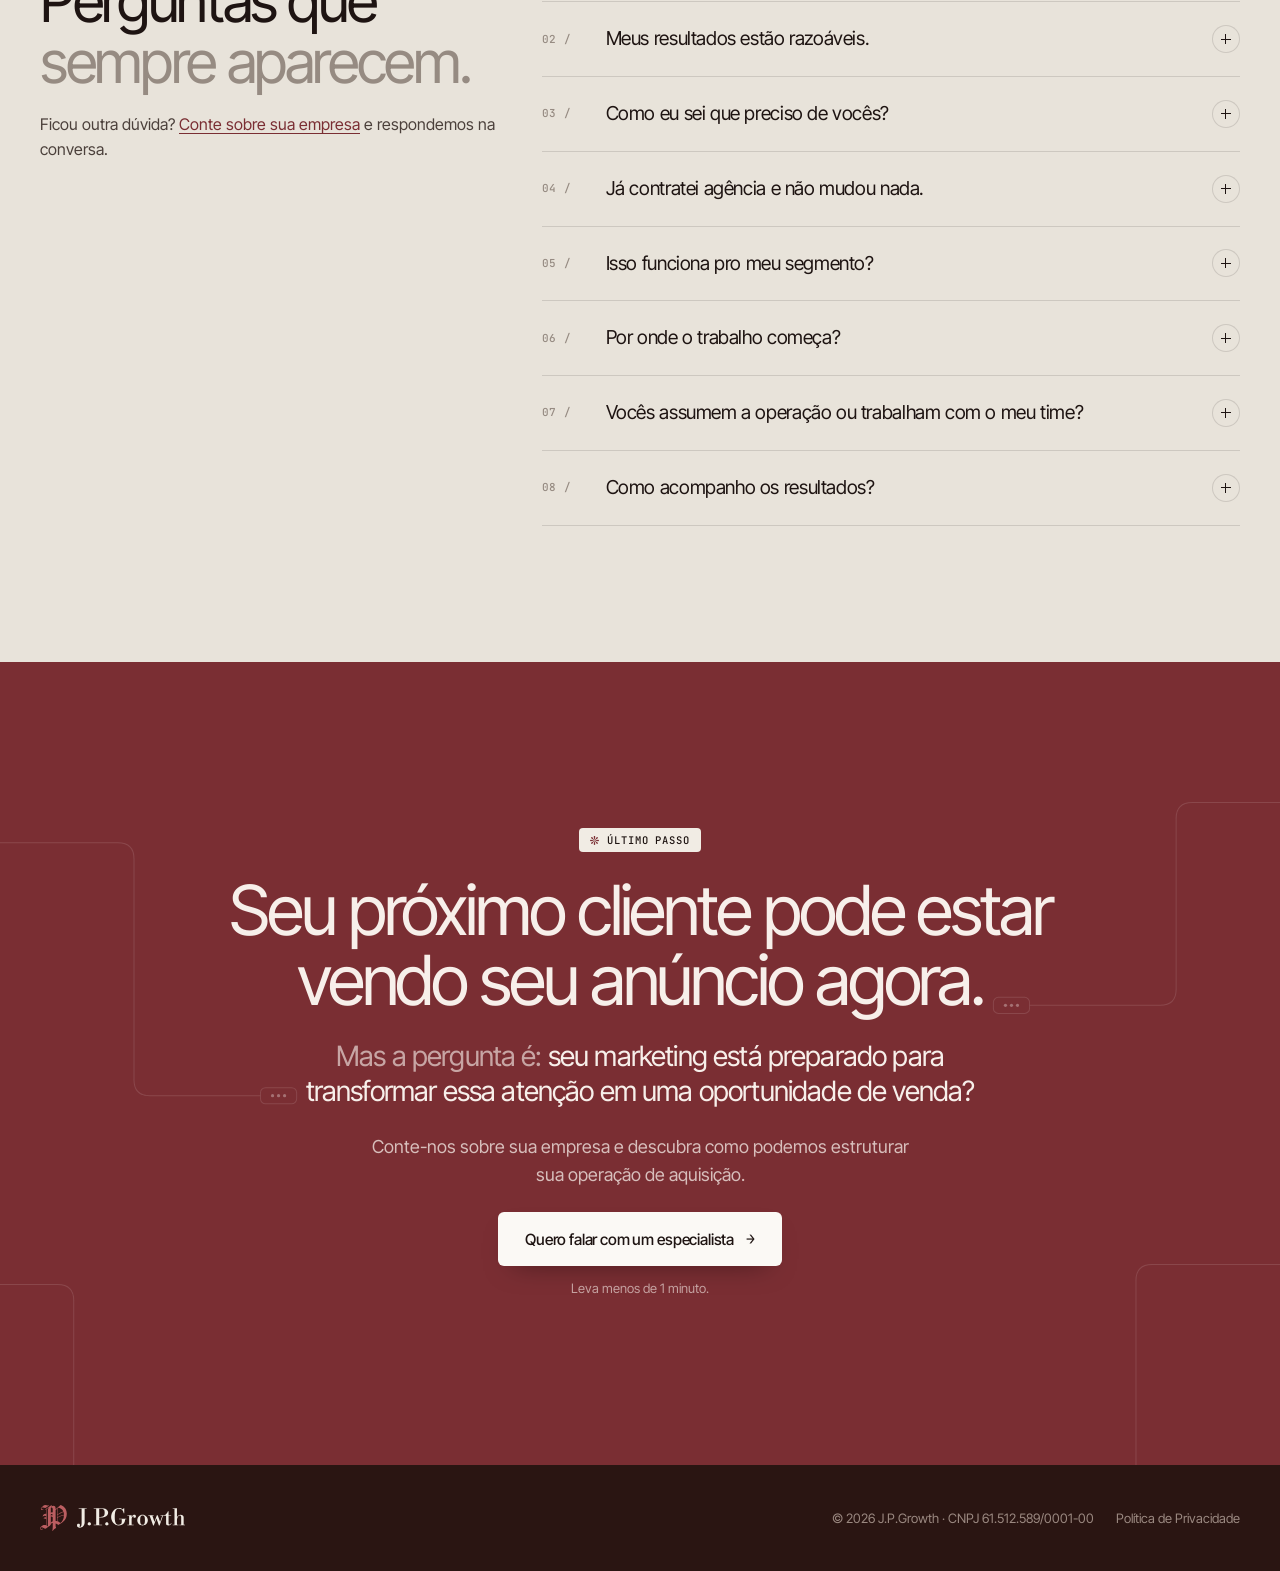
==== commit a4cb9cfe: "Formulário em 2 etapas, verba de anúncios, novas dores, objeções e privacidade - Formulário menor: e" ====
--- a/index.html
+++ b/index.html
@@ -608,7 +608,7 @@
 .fsteps .done b{background:var(--brown);border-color:var(--brown);color:#fff}
 @media (max-width:420px){.fsteps .t{display:none}.fsteps .on .t{display:inline}}
 .fprog{height:3px;margin-bottom:28px;border-radius:2px;background:var(--cream-2);overflow:hidden}
-.fprog i{display:block;width:33.4%;height:100%;background:var(--wine);transition:width .35s ease}
+.fprog i{display:block;width:50%;height:100%;background:var(--wine);transition:width .35s ease}
 .fstep{display:grid;gap:22px}
 .fstep[hidden]{display:none}
 .fstep-h{font-size:1.45rem;font-weight:400;letter-spacing:-.03em;line-height:1.15}
@@ -617,6 +617,7 @@
 .field > label,.field legend{padding:0;font-size:14px;font-weight:500}
 .field legend{margin-bottom:8px}
 .field .opt-hint{font-weight:400;color:var(--mute)}
+.field-dica{font-size:12.5px;line-height:1.4;color:var(--mute)}
 fieldset{margin:0;padding:0;border:0;min-width:0}
 .input{width:100%;min-height:50px;padding:12px 14px;border-radius:8px;border:1px solid var(--line);background:#fff;font-size:16px;transition:border-color .2s,box-shadow .2s}
 textarea.input{min-height:96px;resize:vertical}
@@ -656,13 +657,6 @@
 /* ==========================================================================
    OBJEÇÕES + FAQ
    ========================================================================== */
-.objs{display:grid;grid-template-columns:1fr;gap:12px}
-@media (min-width:720px){.objs{grid-template-columns:repeat(2,1fr)}.obj:last-child{grid-column:1/-1}}
-@media (min-width:1080px){.objs{grid-template-columns:repeat(6,1fr)}.obj,.obj:last-child{grid-column:span 2}.obj:nth-child(4){grid-column:2/span 2}}
-.obj{display:grid;align-content:start;gap:14px;padding:clamp(22px,3vw,28px);border-radius:16px;background:var(--paper);border:1px solid var(--line)}
-.obj-q{font-size:clamp(1.15rem,1.7vw,1.35rem);font-weight:400;line-height:1.25;letter-spacing:-.025em}
-.obj-a{font-size:15px;color:var(--ink-2)}
-.obj-a::before{content:"→ ";color:var(--wine);font-family:var(--mono)}
 
 .faq{border-top:1px solid var(--line)}
 .faq-grid{display:grid;gap:36px}
@@ -674,10 +668,14 @@
 .qa:last-child{border-bottom:1px solid var(--line)}
 .qa summary{display:flex;align-items:center;justify-content:space-between;gap:20px;padding:22px 0;cursor:pointer;list-style:none;font-size:clamp(1.05rem,1.5vw,1.2rem);letter-spacing:-.02em}
 .qa summary::-webkit-details-marker{display:none}
+.qa-n{flex:none;width:44px;font:500 11px/1 var(--mono);letter-spacing:.04em;color:var(--mute)}
+.qa summary{justify-content:flex-start}
+.qa summary::after{margin-left:auto}
 .qa summary::after{content:"";flex:none;width:28px;height:28px;border-radius:50%;border:1px solid var(--line);background:linear-gradient(var(--ink),var(--ink)) center/10px 1.4px no-repeat,linear-gradient(var(--ink),var(--ink)) center/1.4px 10px no-repeat;transition:transform .25s}
 .qa[open] summary::after{transform:rotate(45deg)}
 .qa summary:focus-visible{outline:2px solid var(--wine);outline-offset:4px}
-.qa p{max-width:620px;padding:0 0 24px;color:var(--ink-2)}
+.qa p{max-width:620px;padding:0 0 24px 44px;color:var(--ink-2)}
+@media (max-width:560px){.qa-n{width:34px}.qa p{padding-left:34px}}
 
 /* ==========================================================================
    CTA FINAL + RODAPÉ
@@ -1467,7 +1465,7 @@
       <h2 class="h2">Do primeiro contato à operação rodando <span class="mute">em 3 passos.</span></h2>
     </div>
     <ol class="steps reveal">
-      <li class="step"><span class="step-n">01</span><h3>Você conta</h3><p>Você apresenta sua empresa, seus objetivos e os principais desafios.</p><span class="step-meta">Formulário · 2 min</span></li>
+      <li class="step"><span class="step-n">01</span><h3>Você conta</h3><p>Você apresenta sua empresa, seus objetivos e os principais desafios.</p><span class="step-meta">Formulário · 1 min</span></li>
       <li class="step"><span class="step-n">02</span><h3>Nós analisamos</h3><p>Entendemos o negócio, o mercado, a oferta, a aquisição e as oportunidades de crescimento.</p><span class="step-meta">Reunião estratégica</span></li>
       <li class="step"><span class="step-n">03</span><h3>Construímos a operação</h3><p>Estratégia, tráfego, criativos, copy, páginas e acompanhamento passam a trabalhar juntos.</p><span class="step-meta">Operação integrada</span></li>
     </ol>
@@ -1512,16 +1510,16 @@
 </section>
 
 <!-- ======================================================================
-     10 · FORMULÁRIO DE QUALIFICAÇÃO (3 etapas)
+     10 · FORMULÁRIO DE QUALIFICAÇÃO (2 etapas)
      ====================================================================== -->
 <section class="sec dark form-sec" id="formulario">
   <div class="container form-grid">
     <div class="form-copy">
       <span class="tag">Diagnóstico</span>
       <h2 class="h2">Conte-nos sobre <span class="mute">sua empresa.</span></h2>
-      <p class="lead">Leva menos de 2 minutos. Analisamos cada empresa antes da conversa, para que a reunião já comece pelo que importa: o seu crescimento.</p>
+      <p class="lead">Leva menos de 1 minuto. Analisamos cada empresa antes da conversa, para que a reunião já comece pelo que importa: o seu crescimento.</p>
       <ol class="next">
-        <li><span>01</span><div><b>Você preenche o formulário</b><small>Segmento, investimento e principal desafio.</small></div></li>
+        <li><span>01</span><div><b>Você preenche o formulário</b><small>Segmento, verba de anúncios e principal desafio.</small></div></li>
         <li><span>02</span><div><b>Analisamos o perfil da sua empresa</b><small>Em até 1 dia útil.</small></div></li>
         <li><span>03</span><div><b>Agendamos a reunião estratégica</b><small>Contato pelo WhatsApp com um especialista.</small></div></li>
       </ol>
@@ -1532,18 +1530,17 @@
       <div class="fsteps" aria-hidden="true">
         <span class="on"><b>1</b><span class="t">Sua empresa</span></span>
         <span><b>2</b><span class="t">Contato</span></span>
-        <span><b>3</b><span class="t">Finalizar</span></span>
       </div>
       <div class="fprog"><i></i></div>
 
       <form id="lead-form" novalidate>
-        <!-- Etapa 1 — qualificação (perguntas fáceis primeiro) -->
+        <!-- Etapa 1: qualificação (respostas rápidas, em listas) -->
         <div class="fstep" data-step="1">
-          <p class="fstep-h">Sobre a sua empresa<small>Isso nos ajuda a preparar a conversa.</small></p>
+          <p class="fstep-h">Sobre a sua empresa<small>Três respostas rápidas para prepararmos a conversa.</small></p>
           <div class="field">
-            <label for="f-seg">Qual é o segmento da sua empresa?</label>
+            <label for="f-seg">Segmento</label>
             <select class="input" id="f-seg" name="segmento" required>
-              <option value="" disabled selected>Selecione</option>
+              <option value="" disabled selected>Selecione...</option>
               <option>Clínica / saúde</option>
               <option>Odontologia</option>
               <option>Estética e beleza</option>
@@ -1556,31 +1553,42 @@
               <option>Outro</option>
             </select>
           </div>
-          <fieldset class="field">
-            <legend>Quanto sua empresa pretende investir mensalmente em marketing?</legend>
-            <div class="opts cols">
-              <label class="opt"><input type="radio" name="investimento" value="ate-1k" required><span>Até R$ 1.000</span></label>
-              <label class="opt"><input type="radio" name="investimento" value="1-2k"><span>R$ 1.000 – 2.000</span></label>
-              <label class="opt"><input type="radio" name="investimento" value="2-3k"><span>R$ 2.000 – 3.000</span></label>
-              <label class="opt"><input type="radio" name="investimento" value="3-5k"><span>R$ 3.000 – 5.000</span></label>
-              <label class="opt"><input type="radio" name="investimento" value="5k+"><span>Acima de R$ 5.000</span></label>
-            </div>
-          </fieldset>
-          <fieldset class="field">
-            <legend>Qual é o principal desafio da sua empresa hoje?</legend>
-            <div class="opts">
-              <label class="opt"><input type="radio" name="desafio" value="poucos-leads" required><span>Não conseguimos gerar leads suficientes</span></label>
-              <label class="opt"><input type="radio" name="desafio" value="leads-nao-convertem"><span>Geramos leads, mas poucos viram vendas</span></label>
-              <label class="opt"><input type="radio" name="desafio" value="trafego-caro"><span>Nosso tráfego está caro</span></label>
-              <label class="opt"><input type="radio" name="desafio" value="anuncios-sem-performance"><span>Nossos anúncios não estão performando</span></label>
-              <label class="opt"><input type="radio" name="desafio" value="estruturar-marketing"><span>Precisamos estruturar nosso marketing</span></label>
-              <label class="opt"><input type="radio" name="desafio" value="outro"><span>Outro</span></label>
-            </div>
-          </fieldset>
+          <div class="field">
+            <label for="f-inv">Quanto você investe (ou pretende investir) por mês em anúncios?</label>
+            <select class="input" id="f-inv" name="investimento" required aria-describedby="f-inv-dica">
+              <option value="" disabled selected>Selecione...</option>
+              <option value="nao-investe">Ainda não invisto em anúncios</option>
+              <option value="ate-5k">Menos de R$ 5 mil</option>
+              <option value="5-10k">De R$ 5.001 até R$ 10 mil</option>
+              <option value="10-20k">De R$ 10.001 até R$ 20 mil</option>
+              <option value="20-40k">De R$ 20.001 até R$ 40 mil</option>
+              <option value="40-80k">De R$ 40.001 até R$ 80 mil</option>
+              <option value="80-150k">De R$ 80.001 até R$ 150 mil</option>
+              <option value="150-300k">De R$ 150.001 até R$ 300 mil</option>
+              <option value="300-500k">De R$ 300.001 até R$ 500 mil</option>
+              <option value="500k+">Mais de R$ 500 mil</option>
+            </select>
+            <small class="field-dica" id="f-inv-dica">Só a verba que vai para as campanhas (Meta, Google etc.), sem contar equipe, agência ou assessoria.</small>
+          </div>
+          <div class="field">
+            <label for="f-desafio">Principal desafio hoje</label>
+            <select class="input" id="f-desafio" name="desafio" required>
+              <option value="" disabled selected>Selecione...</option>
+              <option value="poucos-leads">Não consigo gerar clientes ou leads suficientes</option>
+              <option value="leads-nao-convertem">Gero leads, mas as vendas não acompanham</option>
+              <option value="cac-alto">Custo por cliente alto, não consigo crescer com lucro</option>
+              <option value="lucro-incerto">Não sei se estou tendo lucro real com os anúncios</option>
+              <option value="sem-clareza">Não sei de onde vêm meus resultados (rastreamento)</option>
+              <option value="resultado-oscila">O resultado varia demais de um mês para o outro</option>
+              <option value="agencia-sem-resultado">Agência ou gestor atual não entrega resultado</option>
+              <option value="estruturar-marketing">Preciso estruturar meu marketing do zero</option>
+              <option value="outro">Outro</option>
+            </select>
+          </div>
           <div class="f-actions"><button type="button" class="btn btn-primary" data-next>Continuar <span class="arr">→</span></button></div>
         </div>
 
-        <!-- Etapa 2 — contato -->
+        <!-- Etapa 2: contato e envio -->
         <div class="fstep" data-step="2" hidden>
           <p class="fstep-h">Como falamos com você?<small>Usamos o WhatsApp para agendar a reunião.</small></p>
           <div class="field"><label for="f-nome">Nome</label><input class="input" id="f-nome" name="nome" type="text" autocomplete="name" placeholder="Seu nome" required></div>
@@ -1588,18 +1596,11 @@
             <div class="field"><label for="f-whats">WhatsApp</label><input class="input" id="f-whats" name="whatsapp" type="tel" inputmode="numeric" autocomplete="tel-national" placeholder="(00) 00000-0000" pattern="\(\d{2}\) \d{5}-\d{4}" title="Informe DDD + número, ex.: (11) 91234-5678" required></div>
             <div class="field"><label for="f-email">E-mail</label><input class="input" id="f-email" name="email" type="email" autocomplete="email" placeholder="voce@empresa.com.br" required></div>
           </div>
-          <div class="f-actions"><button type="button" class="btn-back" data-back>Voltar</button><button type="button" class="btn btn-primary" data-next>Continuar <span class="arr">→</span></button></div>
-        </div>
-
-        <!-- Etapa 3 — finalizar -->
-        <div class="fstep" data-step="3" hidden>
-          <p class="fstep-h">Último passo<small>Quanto mais contexto, melhor a conversa.</small></p>
           <div class="row2">
             <div class="field"><label for="f-empresa">Empresa</label><input class="input" id="f-empresa" name="empresa" type="text" autocomplete="organization" placeholder="Nome da empresa" required></div>
-            <div class="field"><label for="f-site">Site ou Instagram</label><input class="input" id="f-site" name="site_instagram" type="text" placeholder="@suaempresa ou site" required></div>
-          </div>
-          <div class="field"><label for="f-meta">O que você gostaria de melhorar nos próximos meses? <span class="opt-hint">(opcional)</span></label><textarea class="input" id="f-meta" name="objetivo" placeholder="Ex.: dobrar os agendamentos, reduzir o custo por lead, organizar o marketing..."></textarea></div>
-          <label class="consent"><input type="checkbox" name="consentimento" value="sim" required><span>Concordo em receber contato da equipe e com a <a href="#" data-privacy>Política de Privacidade</a>.</span></label>
+            <div class="field"><label for="f-site">Site ou Instagram <span class="opt-hint">(opcional)</span></label><input class="input" id="f-site" name="site_instagram" type="text" placeholder="@suaempresa ou site"></div>
+          </div>
+          <label class="consent"><input type="checkbox" name="consentimento" value="sim" required><span>Concordo em receber contato da equipe e com a <a href="privacidade.html" target="_blank" rel="noopener">Política de Privacidade</a>.</span></label>
           <div class="f-error" role="alert">Não foi possível enviar agora. Tente novamente em instantes.</div>
           <div class="f-actions"><button type="button" class="btn-back" data-back>Voltar</button><button type="submit" class="btn btn-primary" data-submit>Quero falar com um especialista <span class="arr">→</span></button></div>
         </div>
@@ -1620,46 +1621,30 @@
 </section>
 
 <!-- ======================================================================
-     11 · OBJEÇÕES
+     11 · OBJEÇÕES (perguntas que sempre aparecem)
      ====================================================================== -->
-<section class="sec">
-  <div class="container">
-    <div class="sec-head reveal">
+<section class="sec faq" id="perguntas">
+  <div class="container faq-grid">
+    <div class="faq-copy reveal">
       <span class="tag">Objeções</span>
-      <h2 class="h2">Talvez você <span class="mute">esteja pensando...</span></h2>
-    </div>
-    <div class="objs">
-      <article class="obj reveal"><p class="obj-q">“Já tenho alguém cuidando dos anúncios.”</p><p class="obj-a">Ótimo. A questão é entender se o restante da operação (oferta, criativos, página e comercial) está acompanhando o tráfego.</p></article>
-      <article class="obj reveal"><p class="obj-q">“Minha empresa ainda é pequena.”</p><p class="obj-a">Nosso foco não é tamanho. É encontrar empresas que estejam prontas para investir e crescer.</p></article>
-      <article class="obj reveal"><p class="obj-q">“Já contratei agência e não funcionou.”</p><p class="obj-a">É justamente por isso que não começamos criando campanhas. Primeiro entendemos negócio, oferta, público e processo de conversão.</p></article>
-      <article class="obj reveal"><p class="obj-q">“Vou precisar contratar vários profissionais?”</p><p class="obj-a">Não. A proposta da assessoria é centralizar diferentes especialidades em uma única operação.</p></article>
-      <article class="obj reveal"><p class="obj-q">“E se o meu negócio for diferente?”</p><p class="obj-a">A estratégia é adaptada ao modelo, ao público, à oferta e ao objetivo de cada empresa.</p></article>
+      <h2 class="h2">Perguntas que <span class="mute">sempre aparecem.</span></h2>
+      <p>Ficou outra dúvida? <a href="#formulario" data-cta="faq">Conte sobre sua empresa</a> e respondemos na conversa.</p>
+    </div>
+    <div class="reveal">
+      <details class="qa"><summary><span class="qa-n">01 /</span>Já tenho agência ou gestor de tráfego.</summary><p>Ótimo, então você já investe em mídia. A pergunta é se o resto da operação acompanha o tráfego: oferta, criativos, página e atendimento dos leads. No diagnóstico mostramos onde o resultado está vazando, e você decide se faz sentido mudar.</p></details>
+      <details class="qa"><summary><span class="qa-n">02 /</span>Meus resultados estão razoáveis.</summary><p>Razoável costuma esconder dinheiro na mesa: custo por lead que poderia ser menor, leads que não viram venda, campanhas sem rastreamento. Olhamos os números com você e mostramos o que dá para melhorar antes de qualquer proposta.</p></details>
+      <details class="qa"><summary><span class="qa-n">03 /</span>Como eu sei que preciso de vocês?</summary><p>Se você não sabe com clareza quanto custa cada cliente que vem dos anúncios, ou se os leads chegam mas as vendas não acompanham, vale a conversa. Se isso já está resolvido na sua empresa, a gente mesmo vai te dizer.</p></details>
+      <details class="qa"><summary><span class="qa-n">04 /</span>Já contratei agência e não mudou nada.</summary><p>É justamente por isso que não começamos criando campanhas. Primeiro entendemos negócio, oferta, público e processo comercial. Tráfego sem esse sistema por trás só aumenta o gasto.</p></details>
+      <details class="qa"><summary><span class="qa-n">05 /</span>Isso funciona pro meu segmento?</summary><p>Já atendemos clínicas, educação, imobiliárias, indústria, e-commerce, transporte e empresas de serviços. A estratégia é montada para o seu modelo, público e ticket. Mais do que o tamanho da empresa, importa ter operação comercial funcionando e verba para anunciar com consistência.</p></details>
+      <details class="qa"><summary><span class="qa-n">06 /</span>Por onde o trabalho começa?</summary><p>Por um diagnóstico: entendemos sua operação, seus números e onde estão as maiores oportunidades. Depois montamos o plano com estratégia, campanhas, criativos, páginas e acompanhamento.</p></details>
+      <details class="qa"><summary><span class="qa-n">07 /</span>Vocês assumem a operação ou trabalham com o meu time?</summary><p>Assumimos o marketing de ponta a ponta: estratégia, tráfego, copy, roteiros, criativos e landing pages. Se você já tem alguém interno, como designer ou time comercial, trabalhamos junto, com papéis bem definidos.</p></details>
+      <details class="qa"><summary><span class="qa-n">08 /</span>Como acompanho os resultados?</summary><p>Com relatório semanal e dashboard mostrando o que importa: investimento, leads, custo por lead e vendas. Você sabe para onde cada real está indo.</p></details>
     </div>
   </div>
 </section>
 
 <!-- ======================================================================
-     12 · FAQ
-     ====================================================================== -->
-<section class="sec faq">
-  <div class="container faq-grid">
-    <div class="faq-copy reveal">
-      <span class="tag">FAQ</span>
-      <h2 class="h2">Perguntas <span class="mute">frequentes.</span></h2>
-      <p>Ficou alguma dúvida? <a href="#formulario" data-cta="faq">Conte sobre sua empresa</a> e respondemos na conversa.</p>
-    </div>
-    <div class="reveal">
-      <details class="qa"><summary>Vocês trabalham apenas com Meta Ads?</summary><p>Não. A estratégia pode envolver diferentes plataformas de aquisição, de acordo com o negócio e o objetivo.</p></details>
-      <details class="qa"><summary>Vocês criam os anúncios?</summary><p>Sim. A assessoria inclui copy, roteiros e desenvolvimento de criativos.</p></details>
-      <details class="qa"><summary>Vocês fazem landing pages?</summary><p>Sim. A estrutura da página faz parte da operação.</p></details>
-      <details class="qa"><summary>Vocês acompanham os resultados?</summary><p>Sim. A operação inclui acompanhamento contínuo, relatório semanal e dashboard.</p></details>
-      <details class="qa"><summary>Vocês atendem qualquer tipo de empresa?</summary><p>Avaliamos o negócio, o objetivo, a estrutura comercial e a capacidade de investimento antes de iniciar uma parceria.</p></details>
-    </div>
-  </div>
-</section>
-
-<!-- ======================================================================
-     13 · CTA FINAL
+     12 · CTA FINAL
      ====================================================================== -->
 <section class="final">
   <svg class="hero-lines" viewBox="0 0 1440 800" preserveAspectRatio="xMidYMid slice" aria-hidden="true">
@@ -1681,7 +1666,7 @@
     <p class="lead">Conte-nos sobre sua empresa e descubra como podemos estruturar sua operação de aquisição.</p>
     <div class="cta-group">
       <a class="btn btn-light" href="#formulario" data-cta="final">Quero falar com um especialista <span class="arr">→</span></a>
-      <span class="micro">Leva menos de 2 minutos.</span>
+      <span class="micro">Leva menos de 1 minuto.</span>
     </div>
   </div>
 </section>
@@ -1709,10 +1694,10 @@
 </g>
 </g></svg>
     </span>
-    <!-- TROCAR: razão social, CNPJ e link real da política de privacidade -->
+    
     <div class="foot-links">
       <span>© <span data-year>2026</span> J.P.Growth · CNPJ 61.512.589/0001-00</span>
-      <a href="#" data-privacy>Política de Privacidade</a>
+      <a href="privacidade.html">Política de Privacidade</a>
     </div>
   </div>
 </footer>
@@ -2010,8 +1995,6 @@
     }
   });
 
-  /* Política de privacidade: TROCAR pelo link real */
-  $$('[data-privacy]').forEach(a => a.addEventListener('click', ev => { if (a.getAttribute('href') === '#') ev.preventDefault(); }));
 })();
 </script>
 </body>
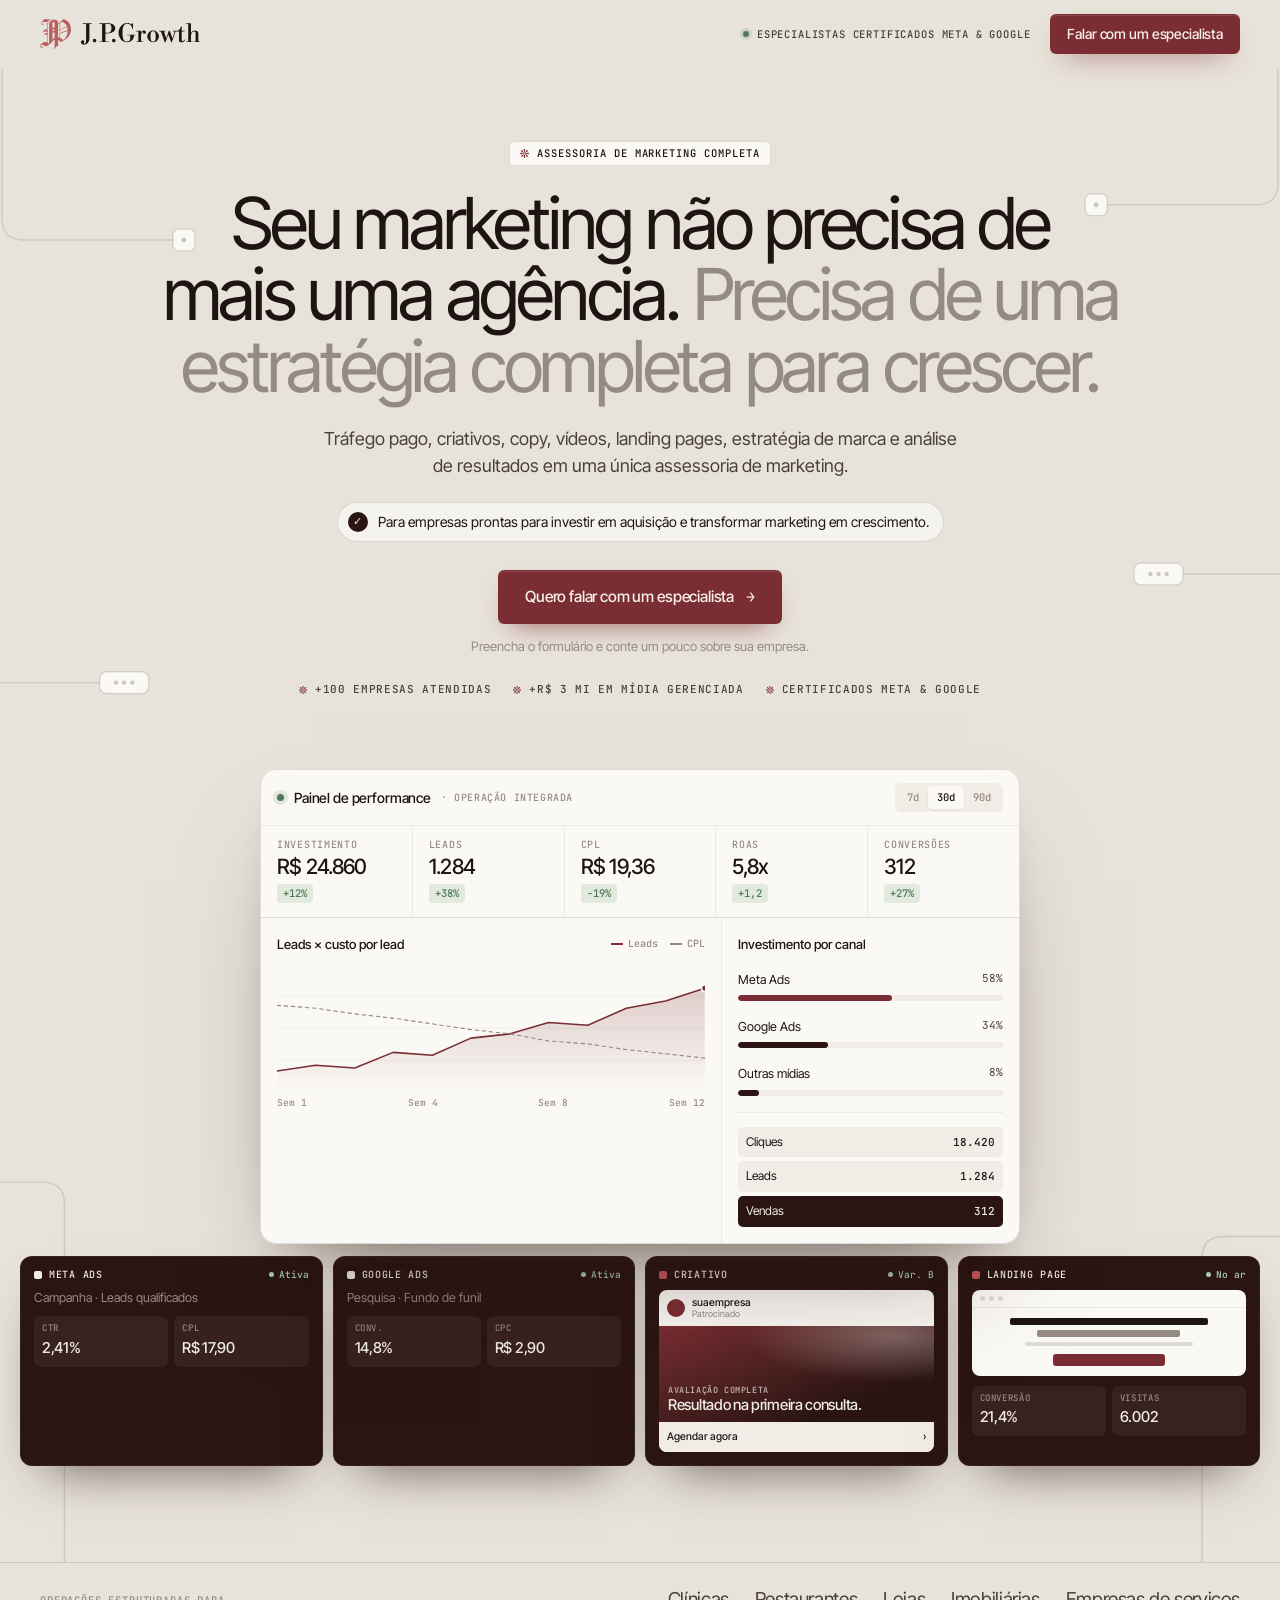
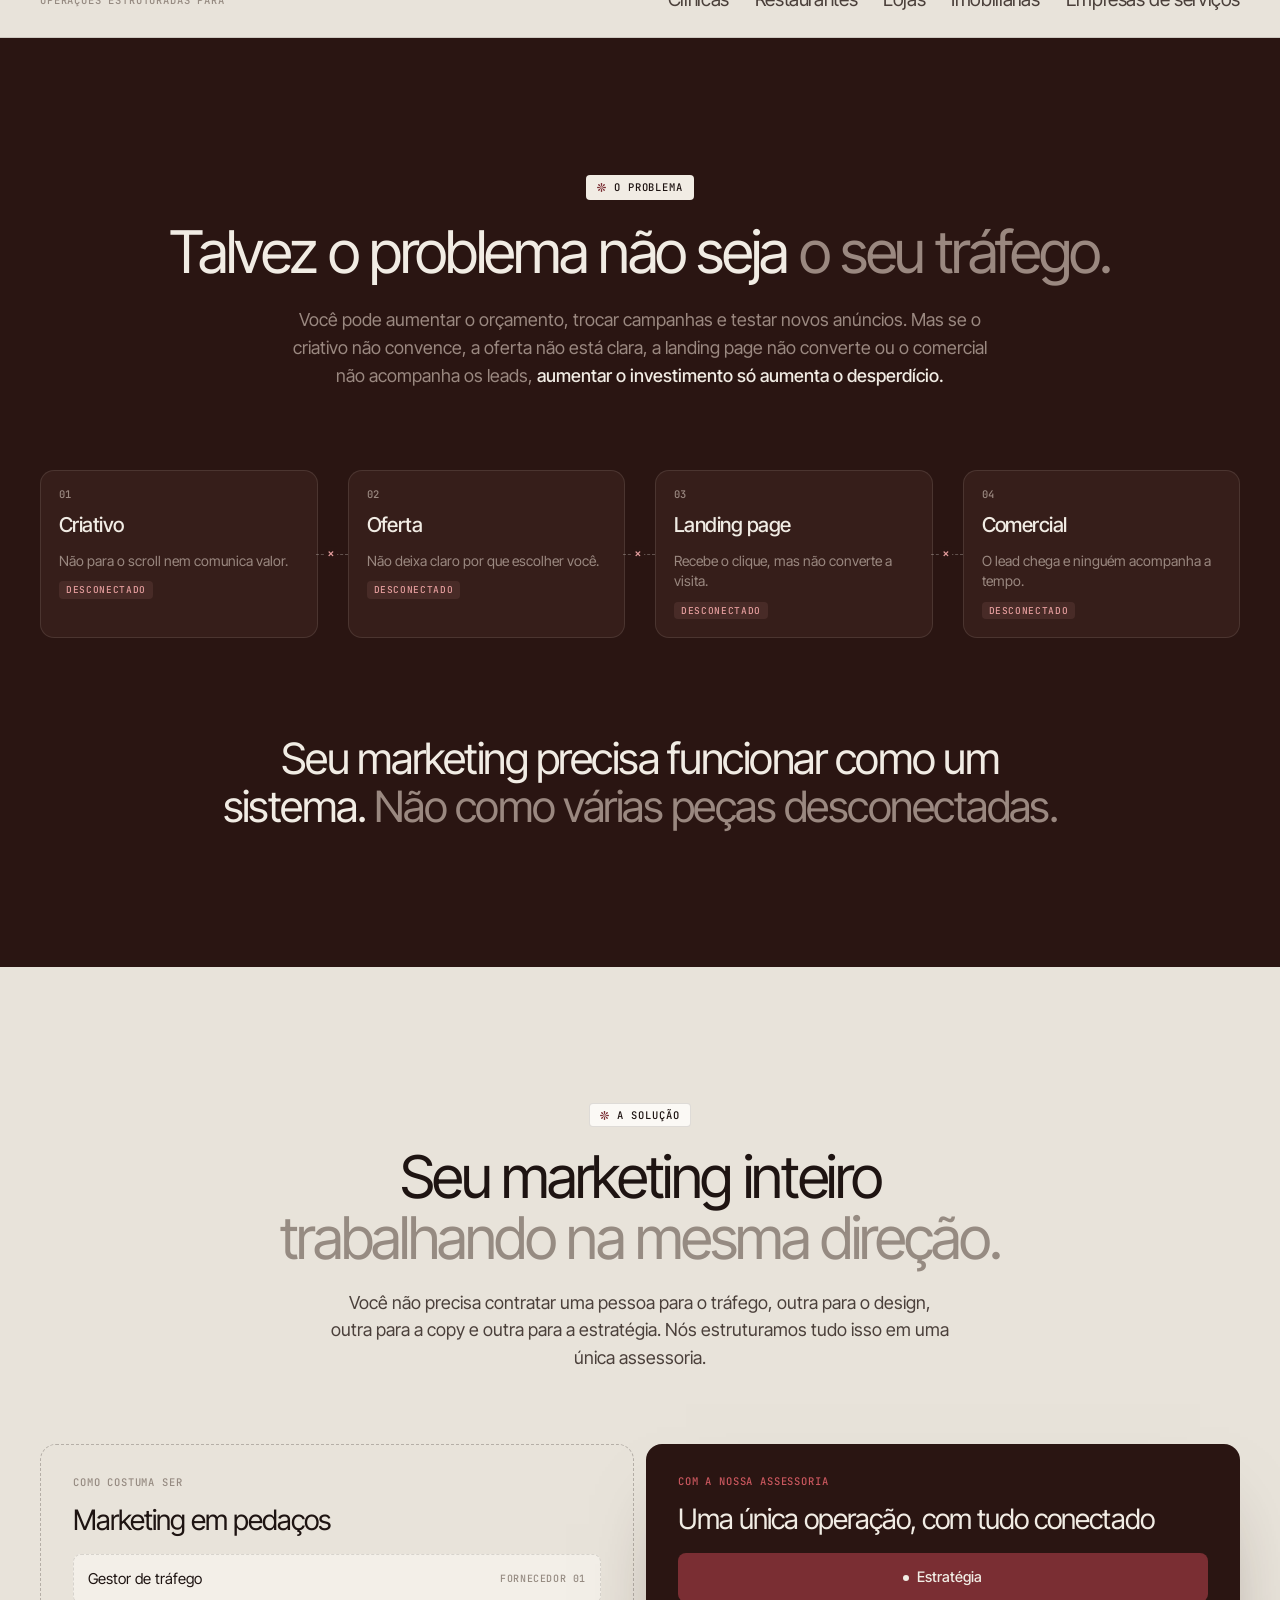
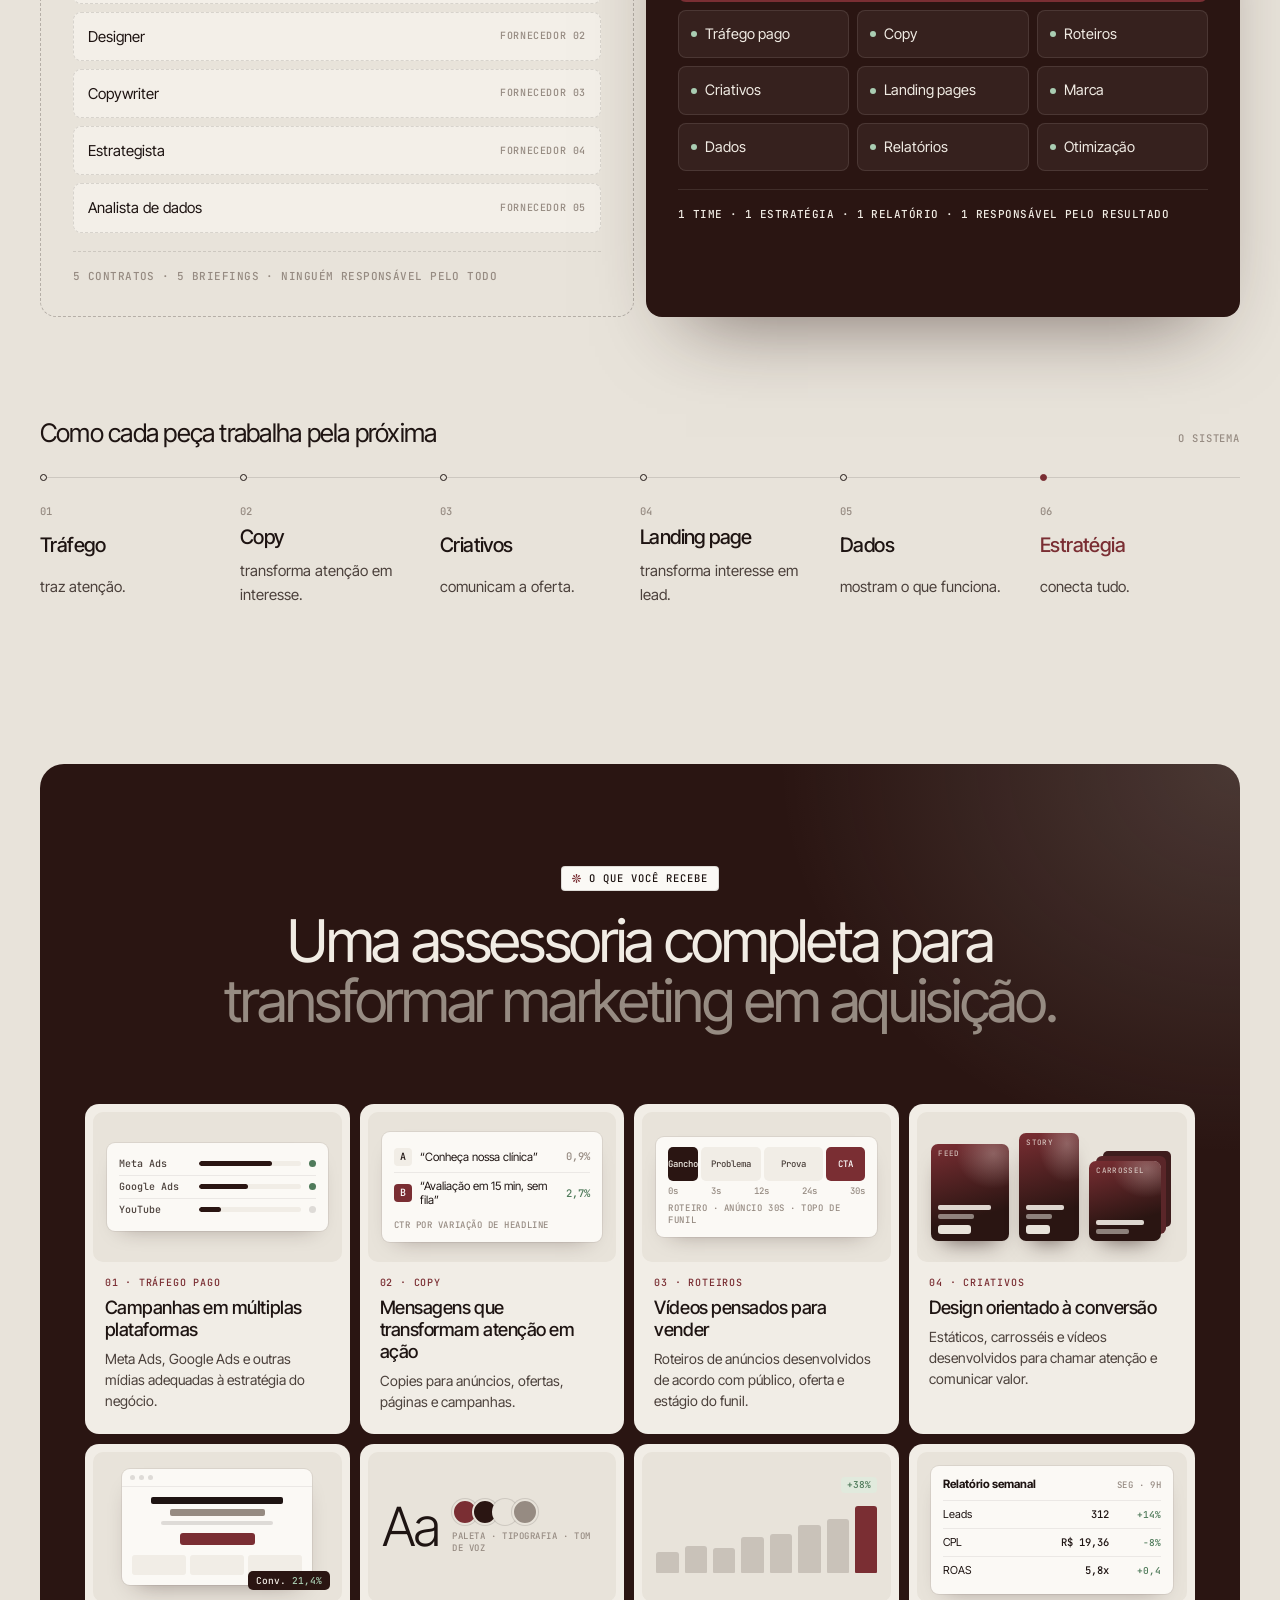
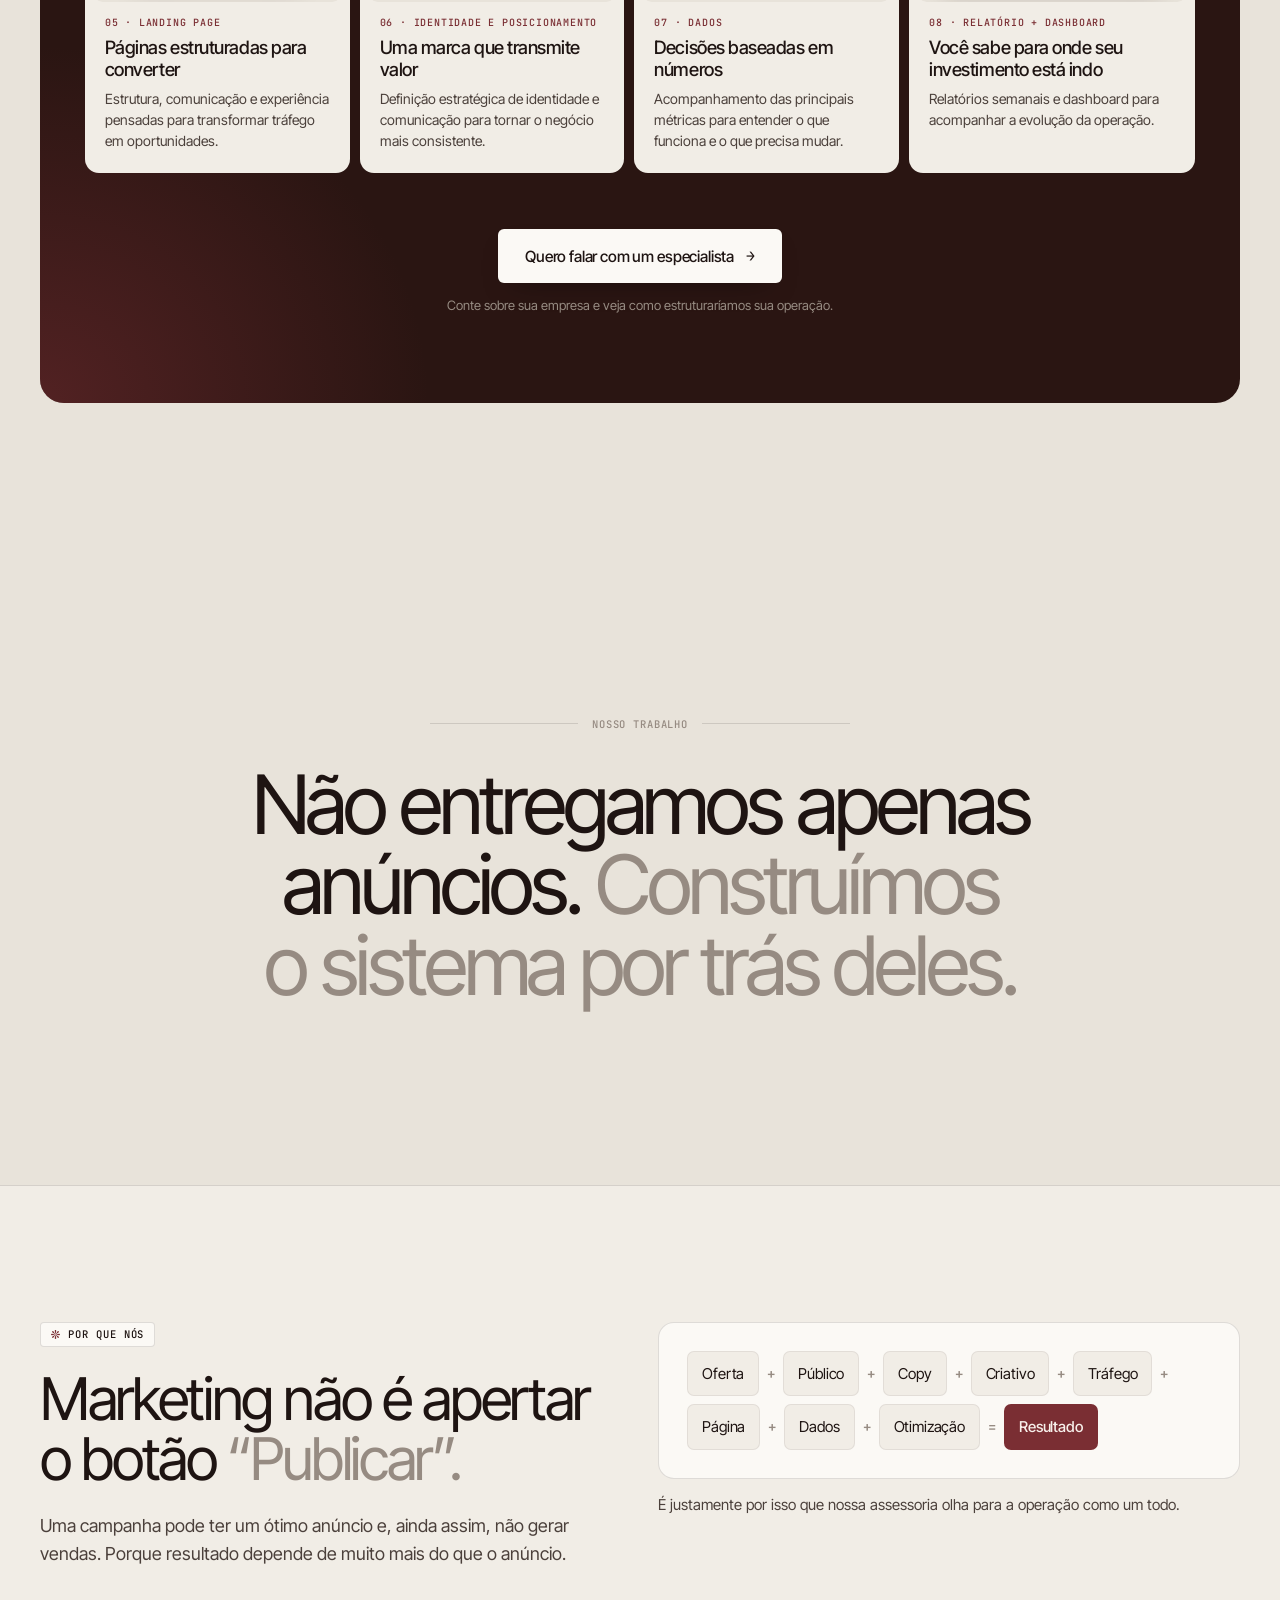
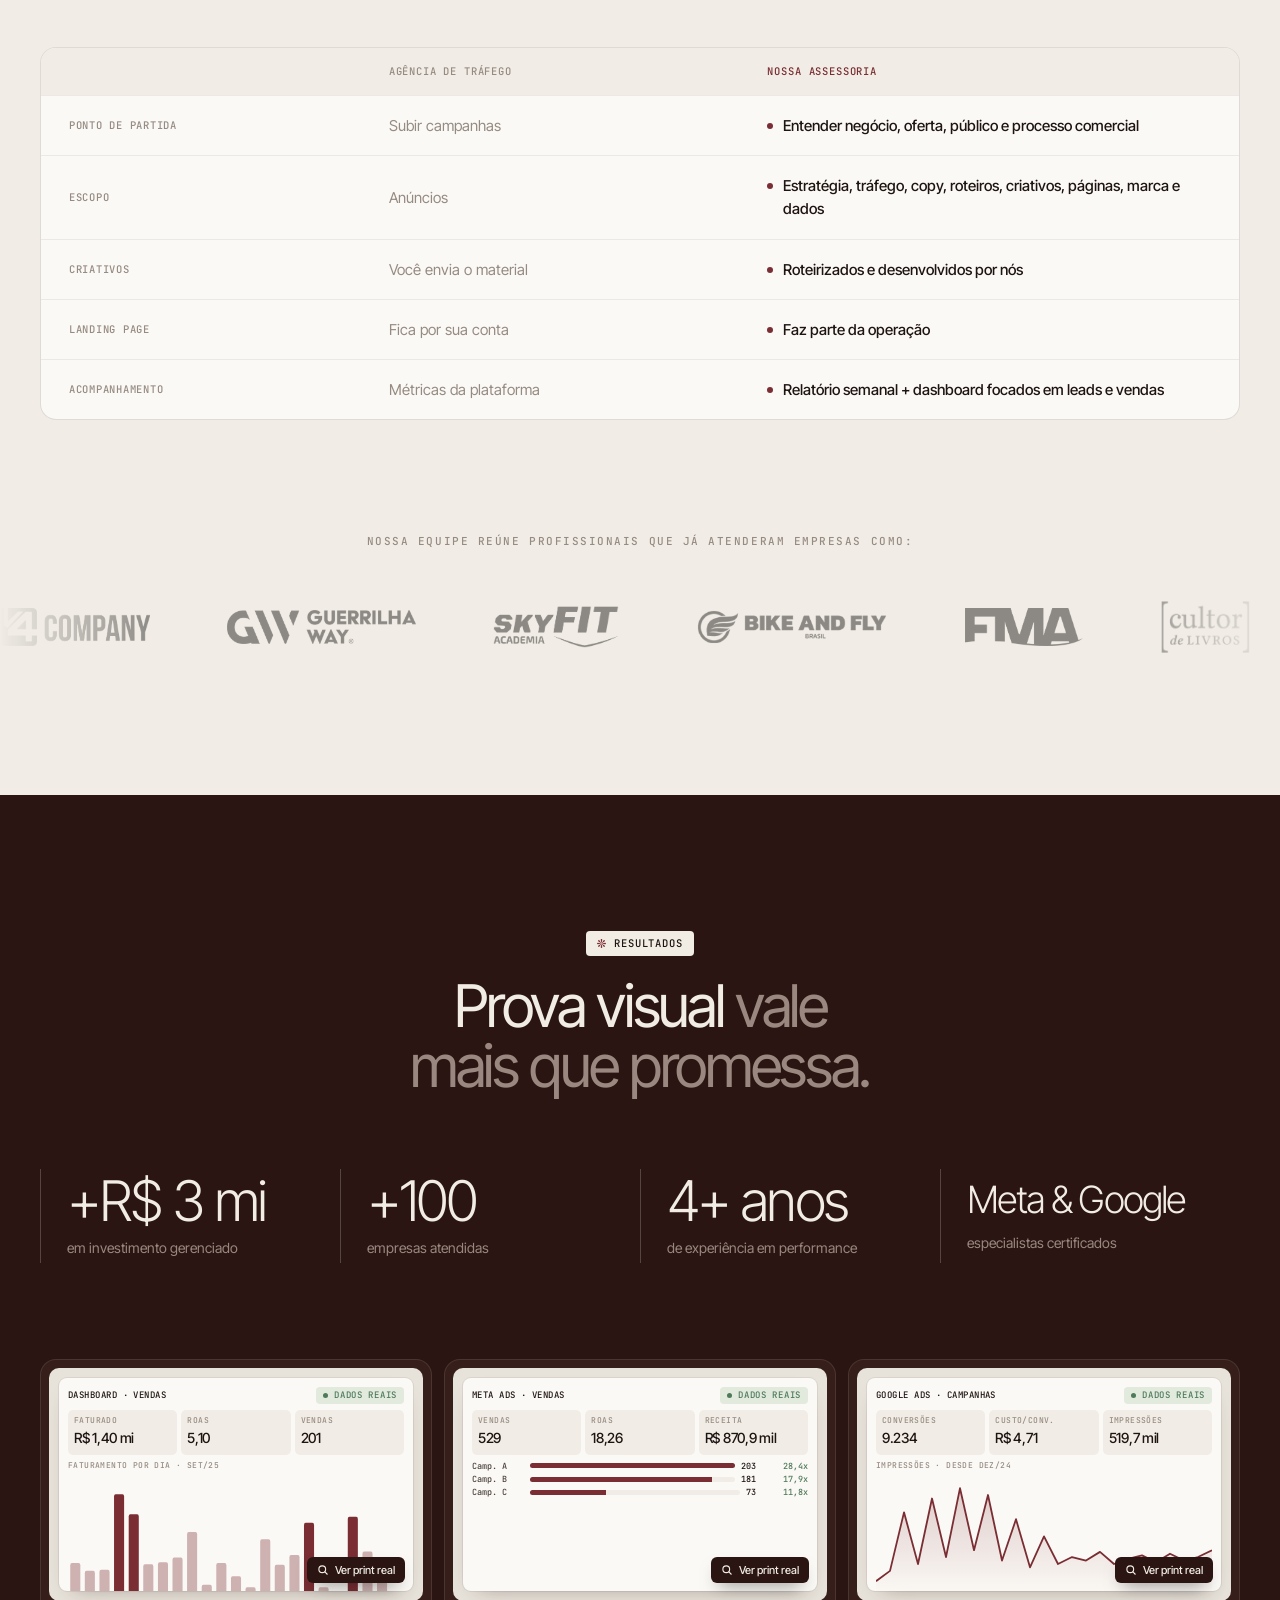
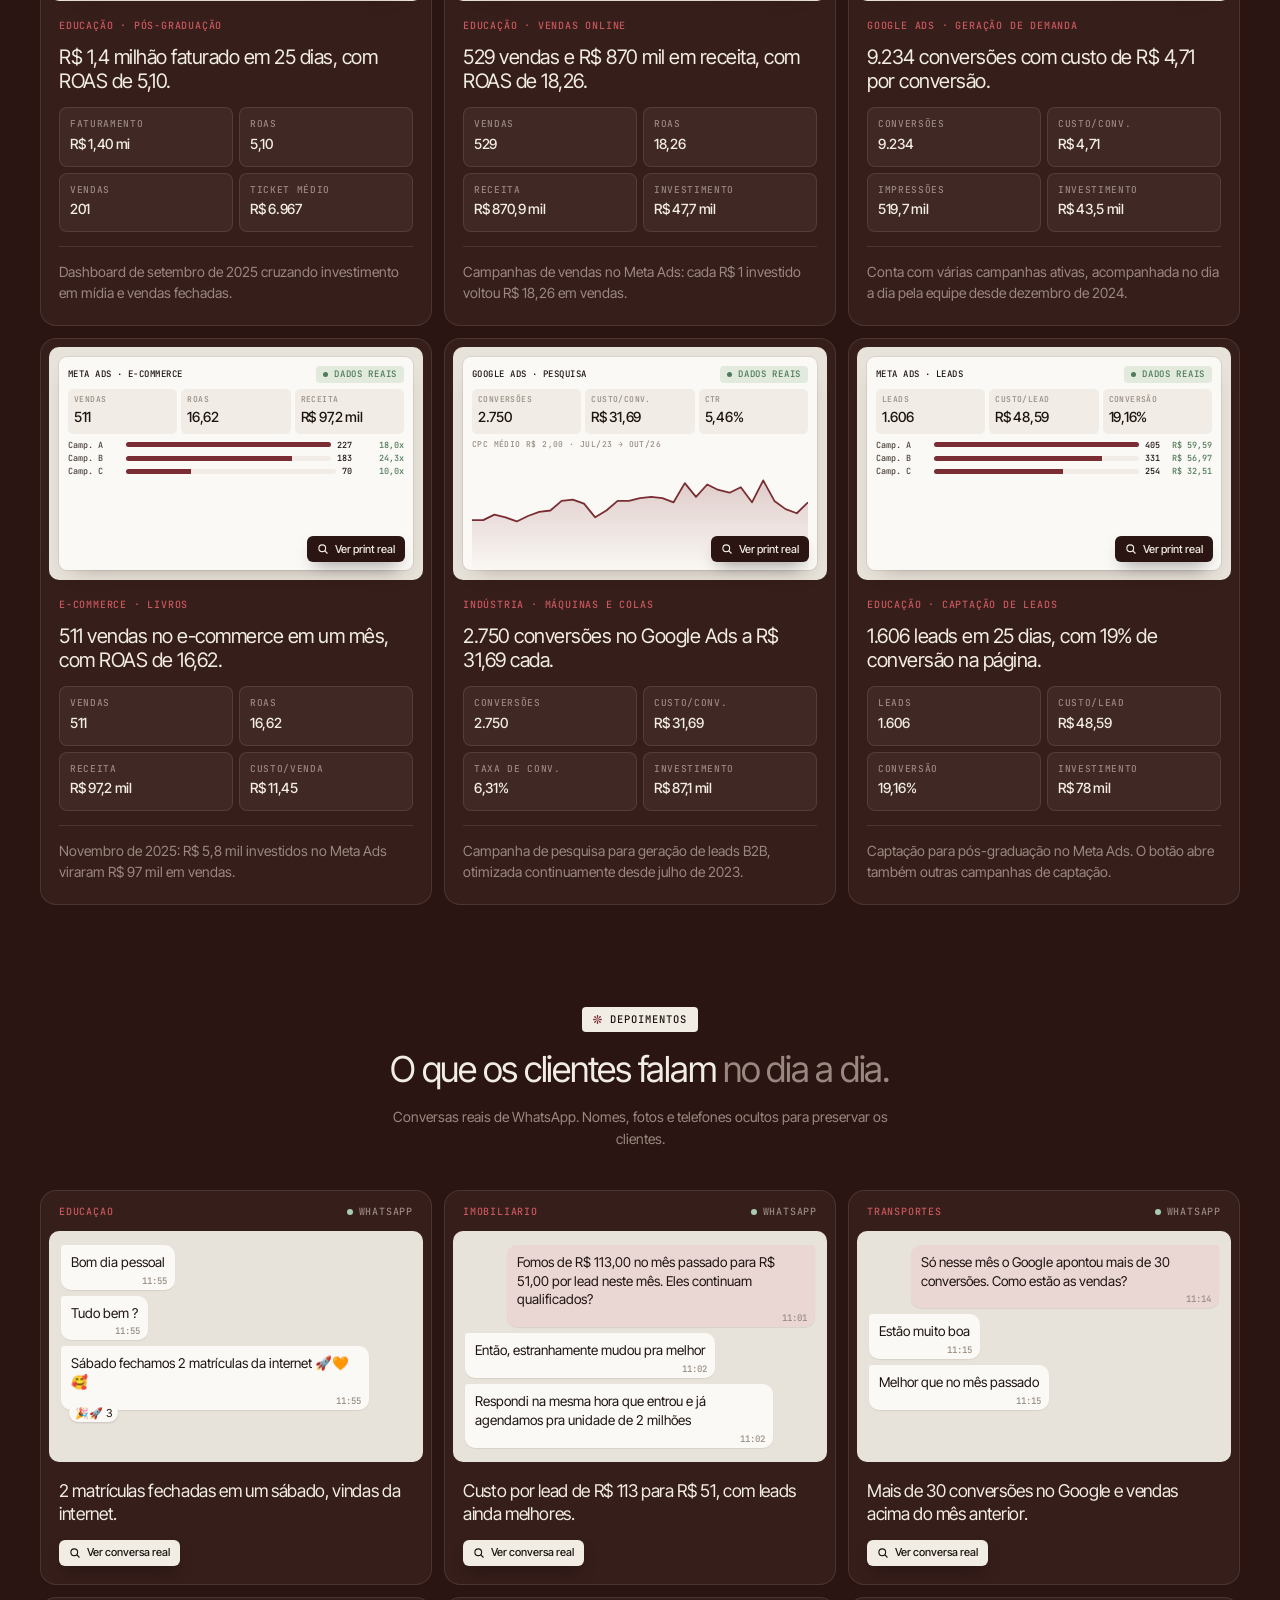
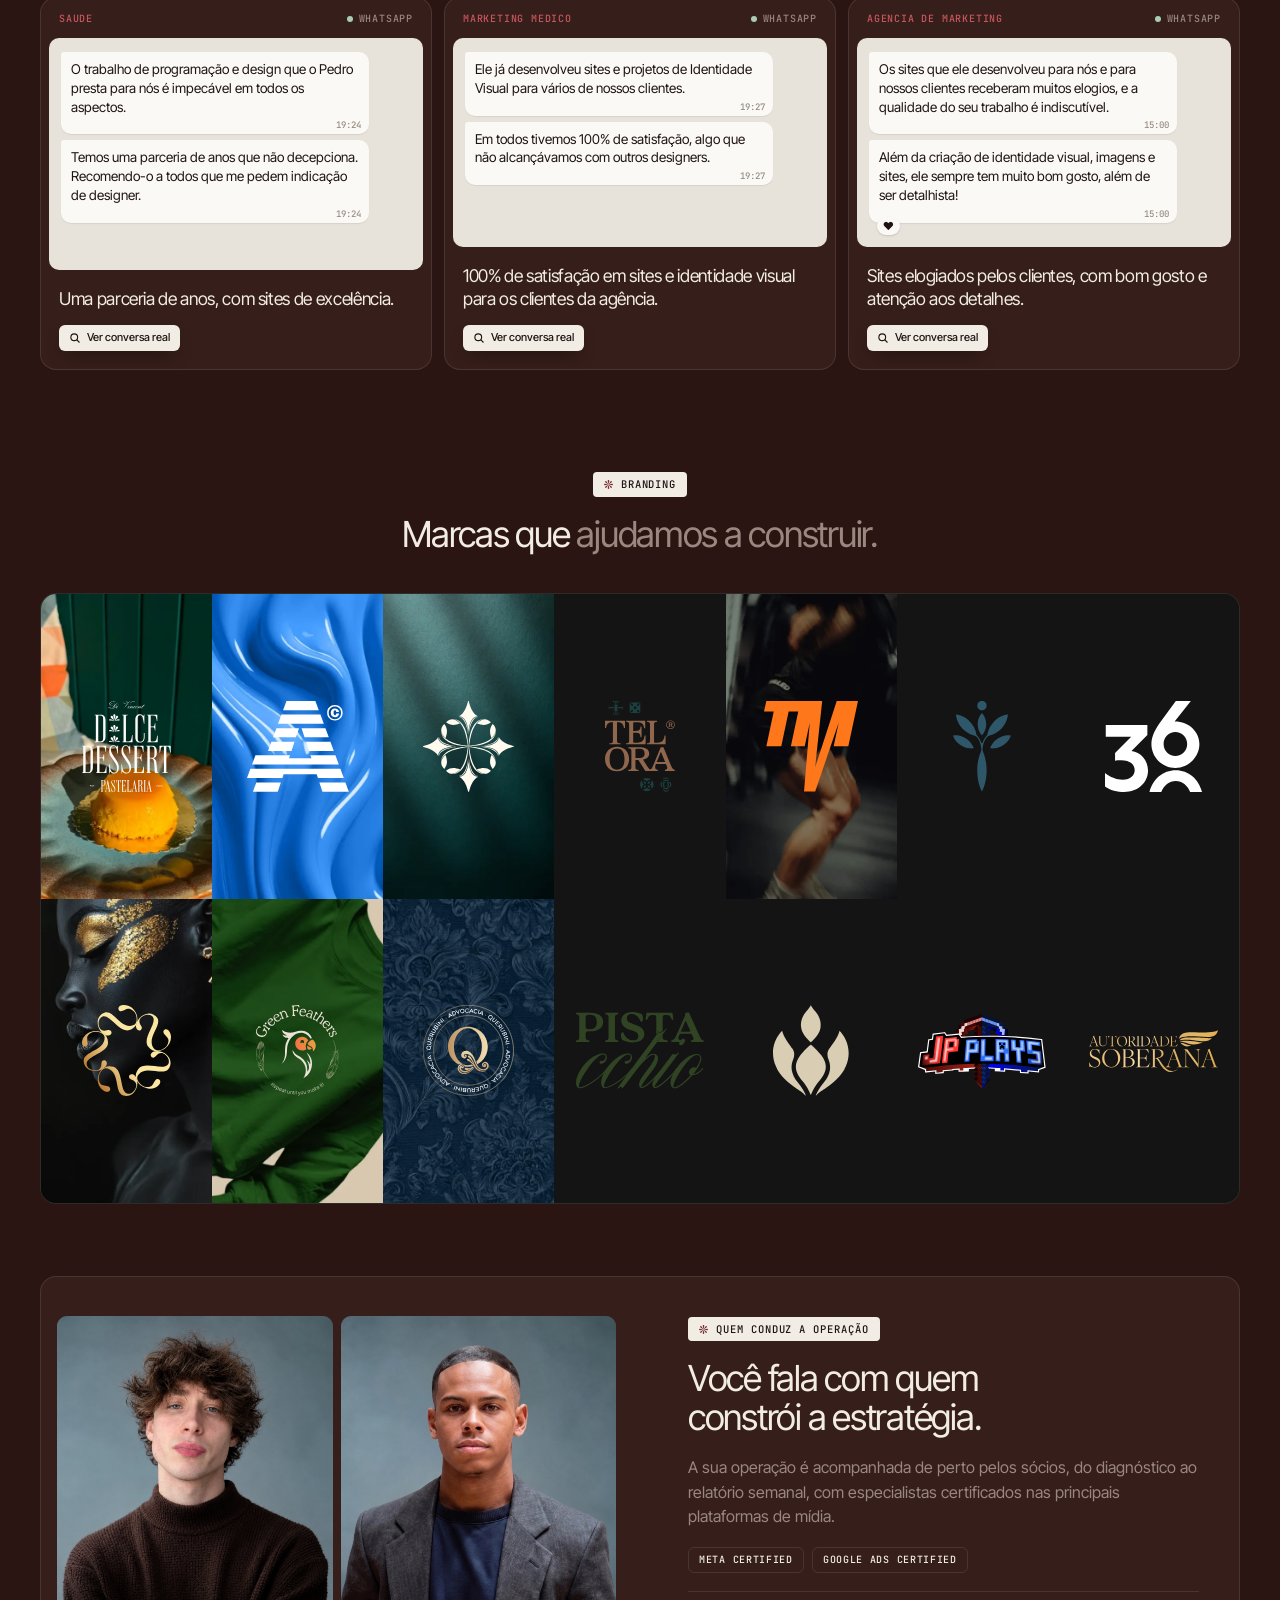
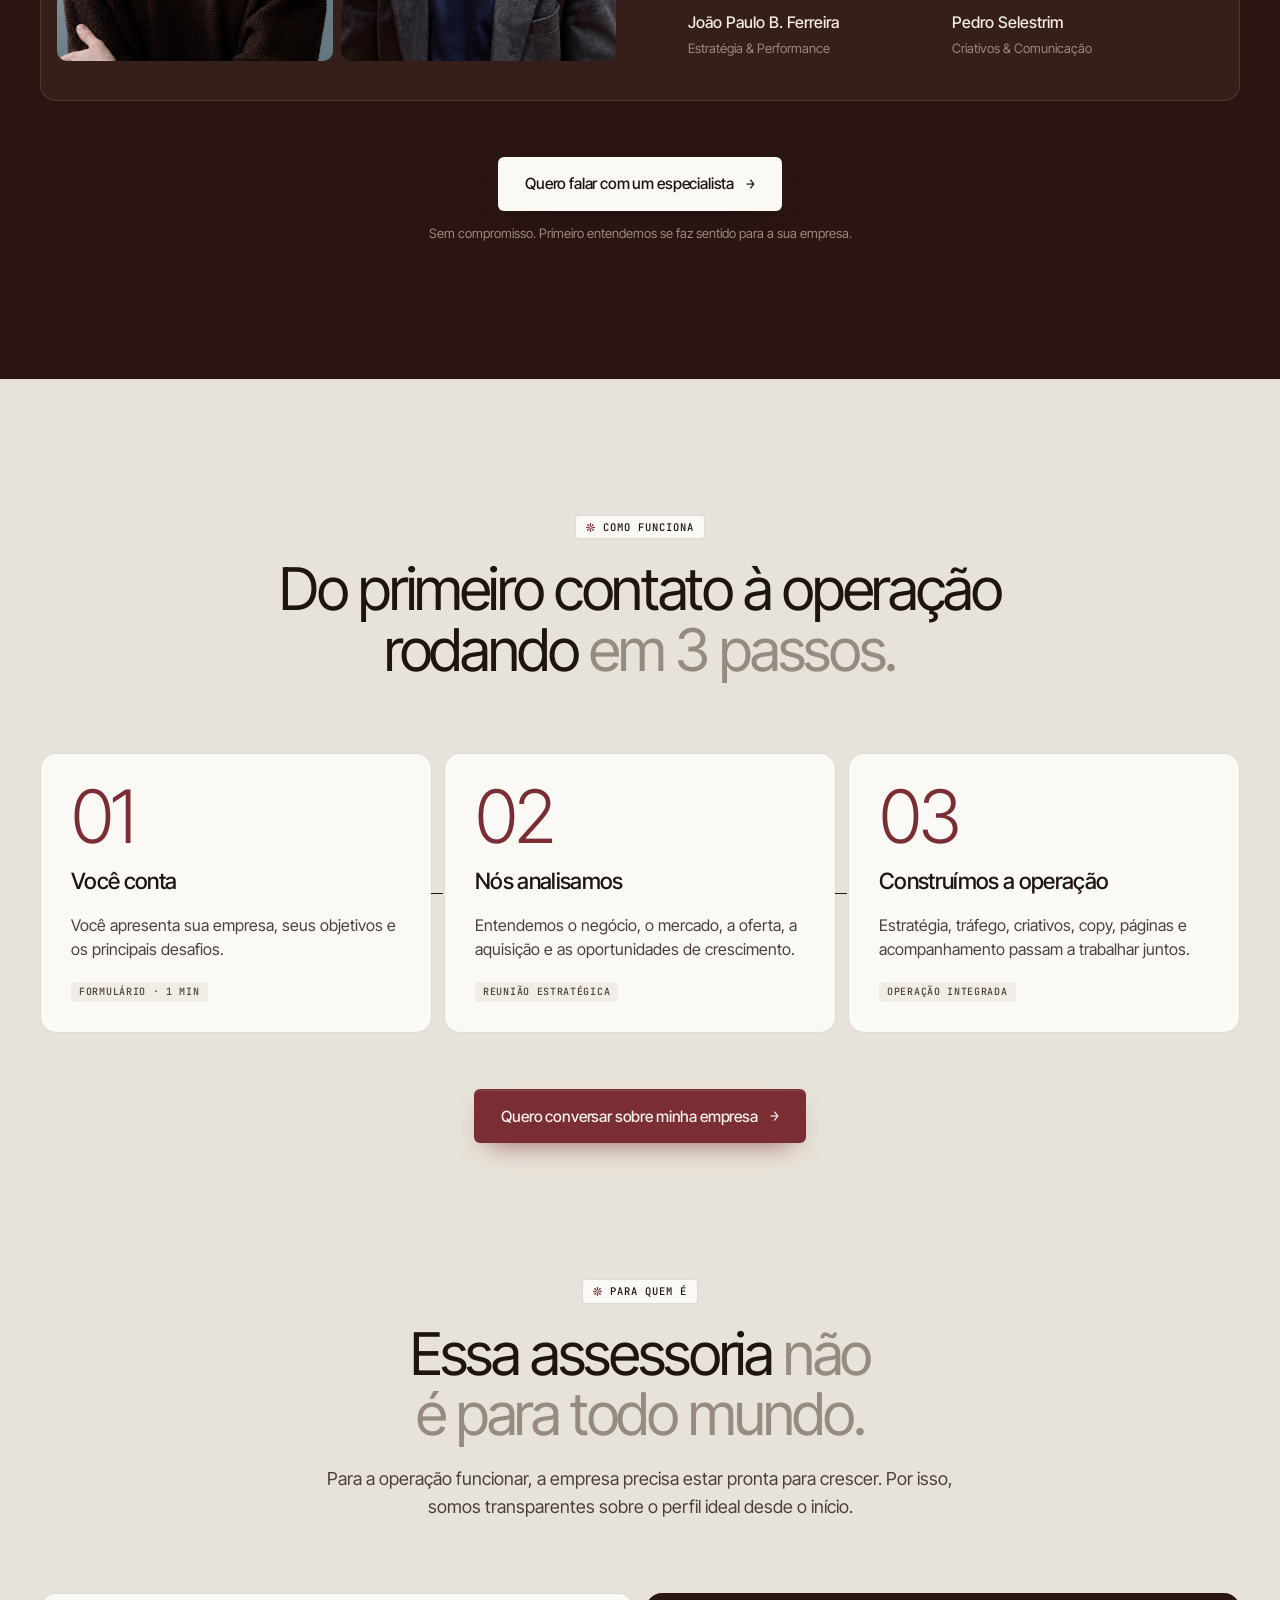
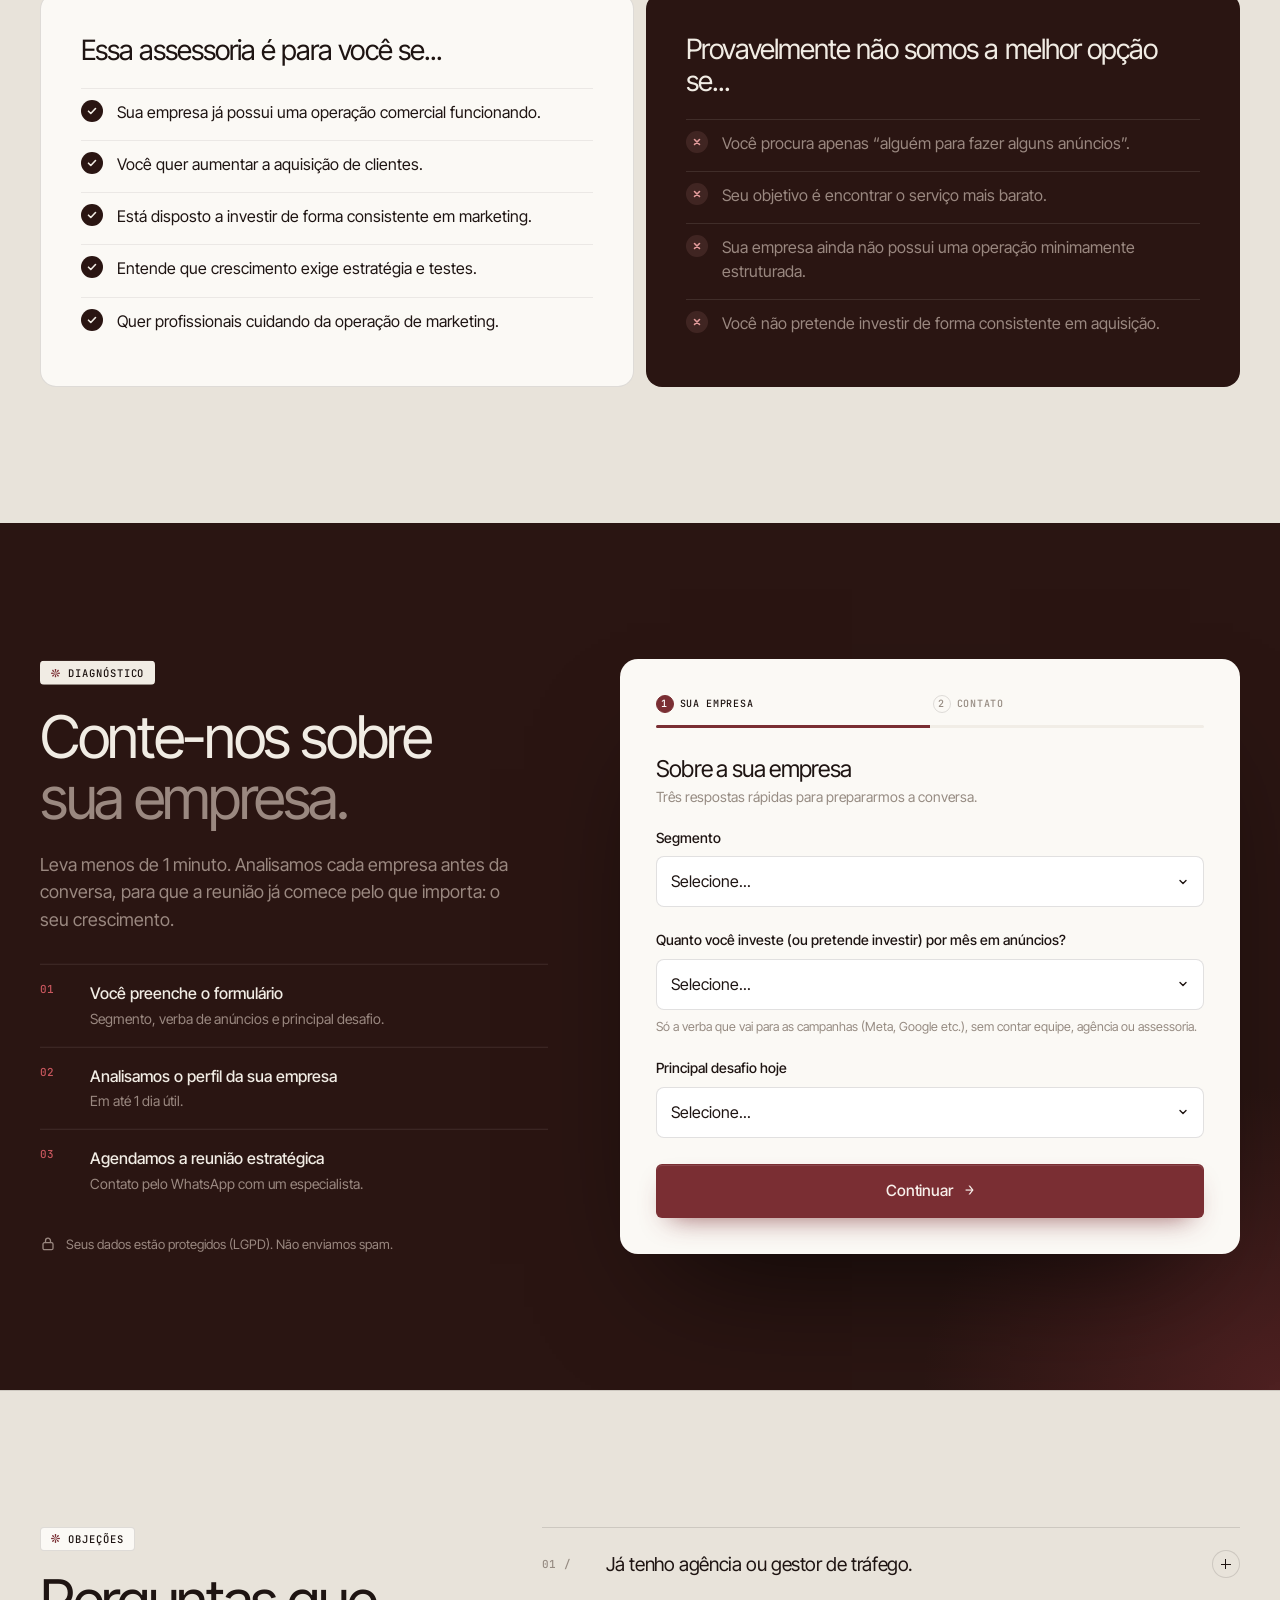
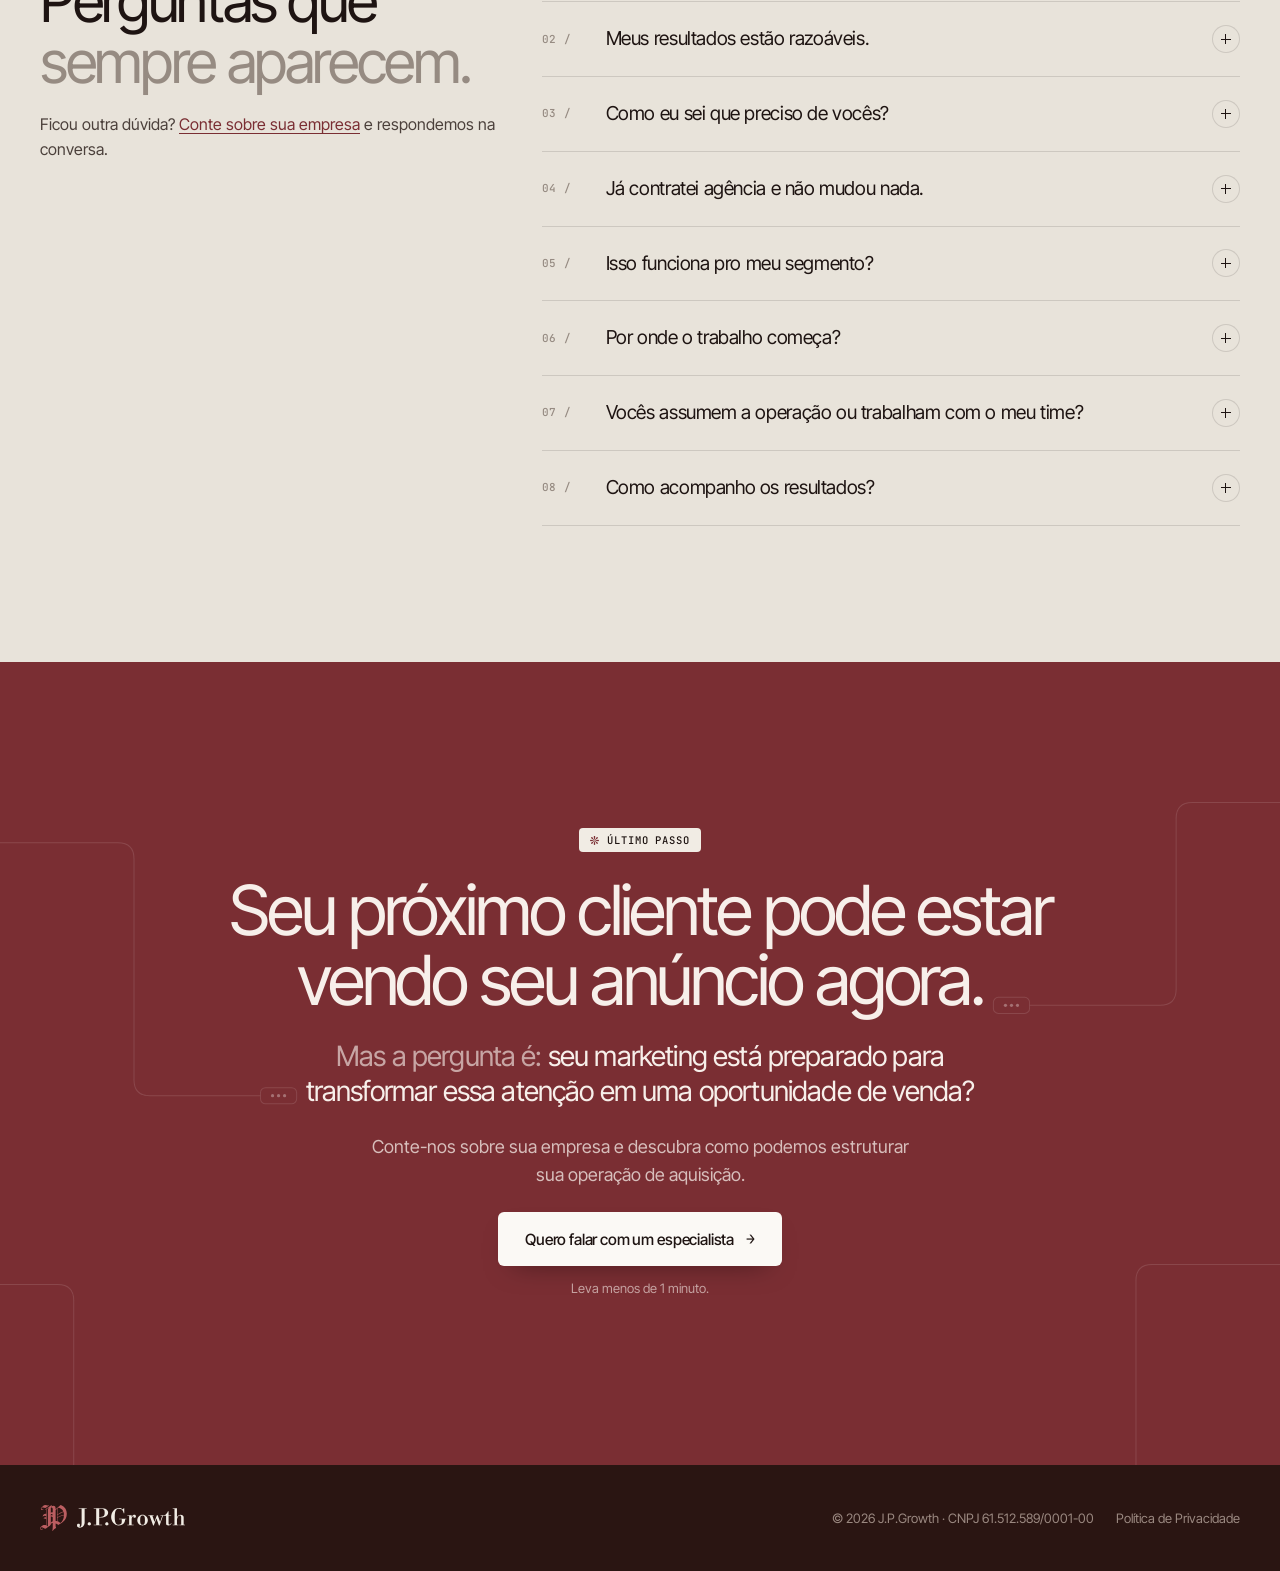
==== commit 6c9f813c: "CRM: cursor estável e mãozinha em tudo que é clicável - Cards não sobem mais 1px no hover (o card sa" ====
--- a/index.html
+++ b/index.html
@@ -457,7 +457,7 @@
 .mrow em{font-style:normal;text-align:right;color:var(--up)}
 .print-btn{position:absolute;right:18px;bottom:18px;z-index:2;display:inline-flex;align-items:center;gap:6px;padding:7px 10px;border:0;border-radius:6px;background:var(--brown);color:var(--on-dark);font:500 11px/1 var(--font);cursor:pointer;box-shadow:0 8px 18px -8px rgba(0,0,0,.6);transition:background-color .2s,transform .2s}
 .print-btn .ic{width:12px;height:12px}
-.print-btn:hover{background:var(--wine);transform:translateY(-1px)}
+.print-btn:hover{background:var(--wine)}
 .print-btn:focus-visible{outline:2px solid var(--wine);outline-offset:2px}
 .case-m:has(> div:nth-child(3)) b{font-size:14px}
 /* Visualizador do print */
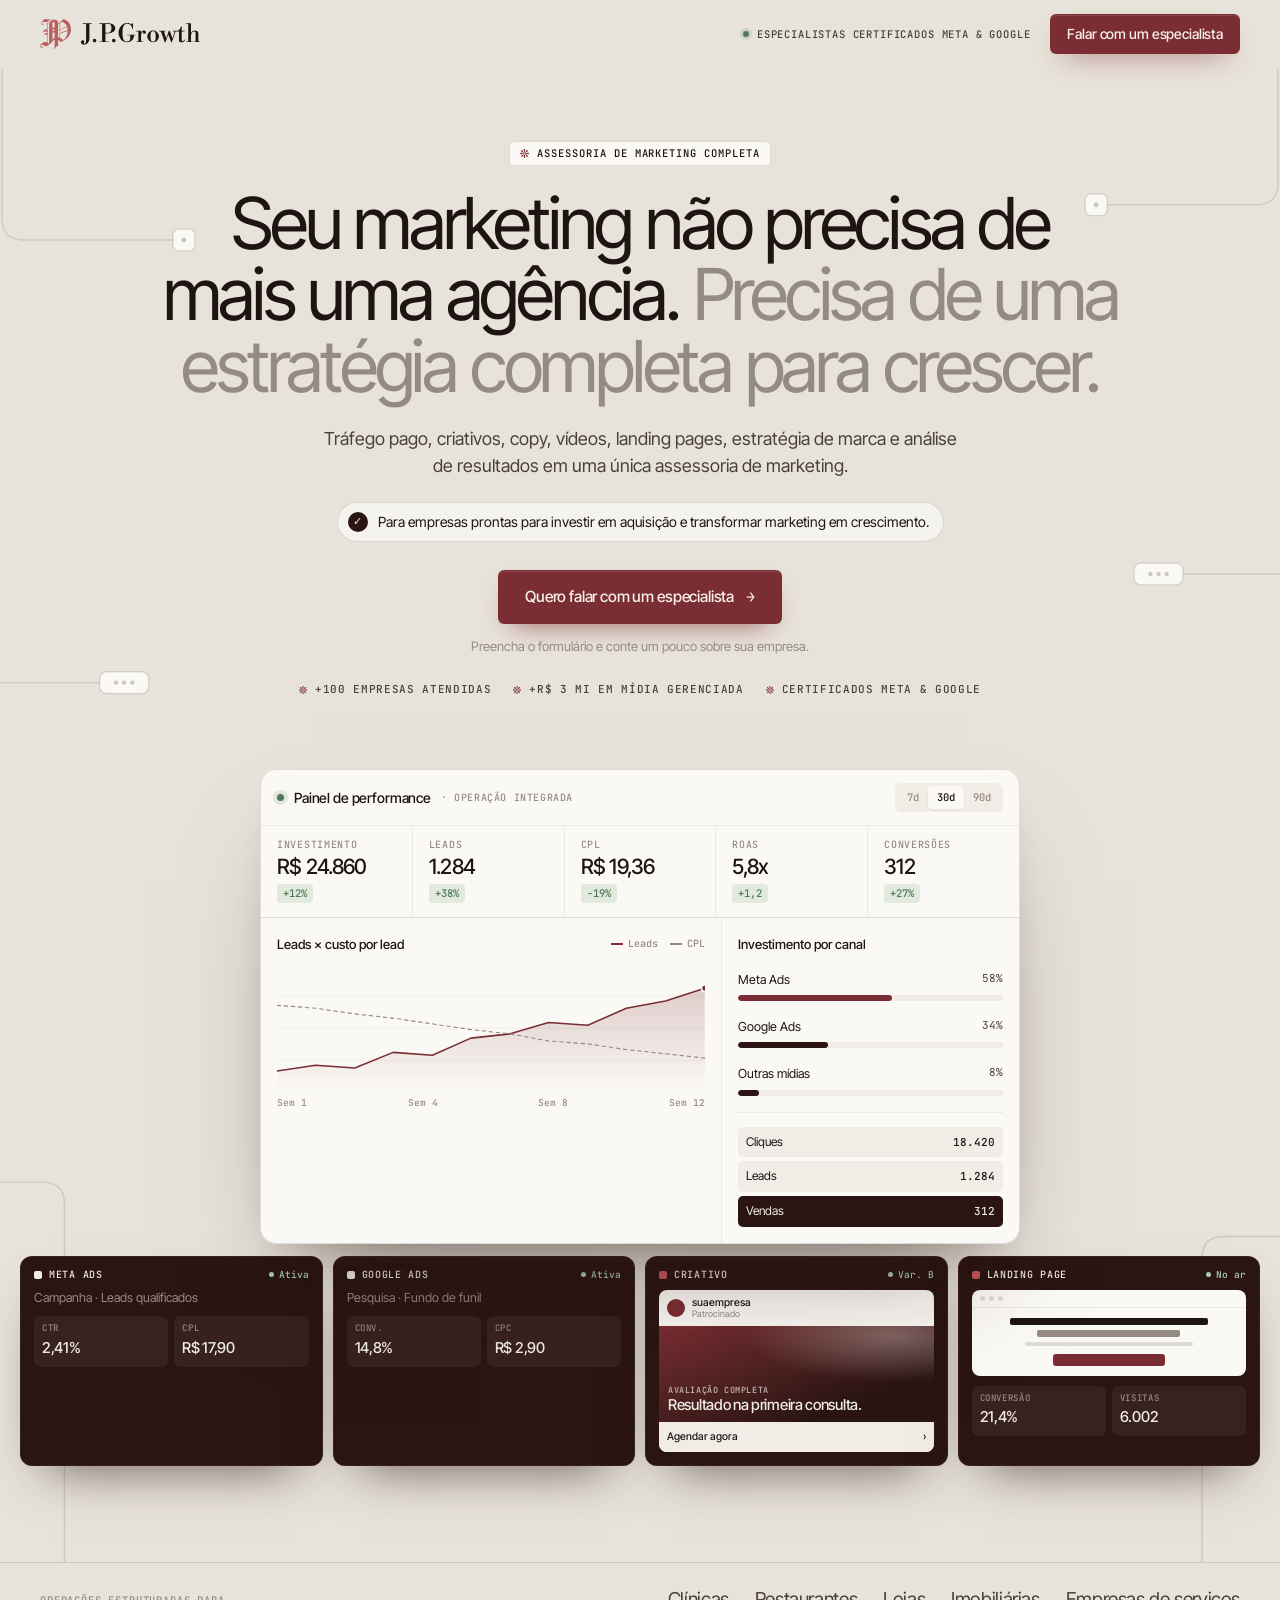
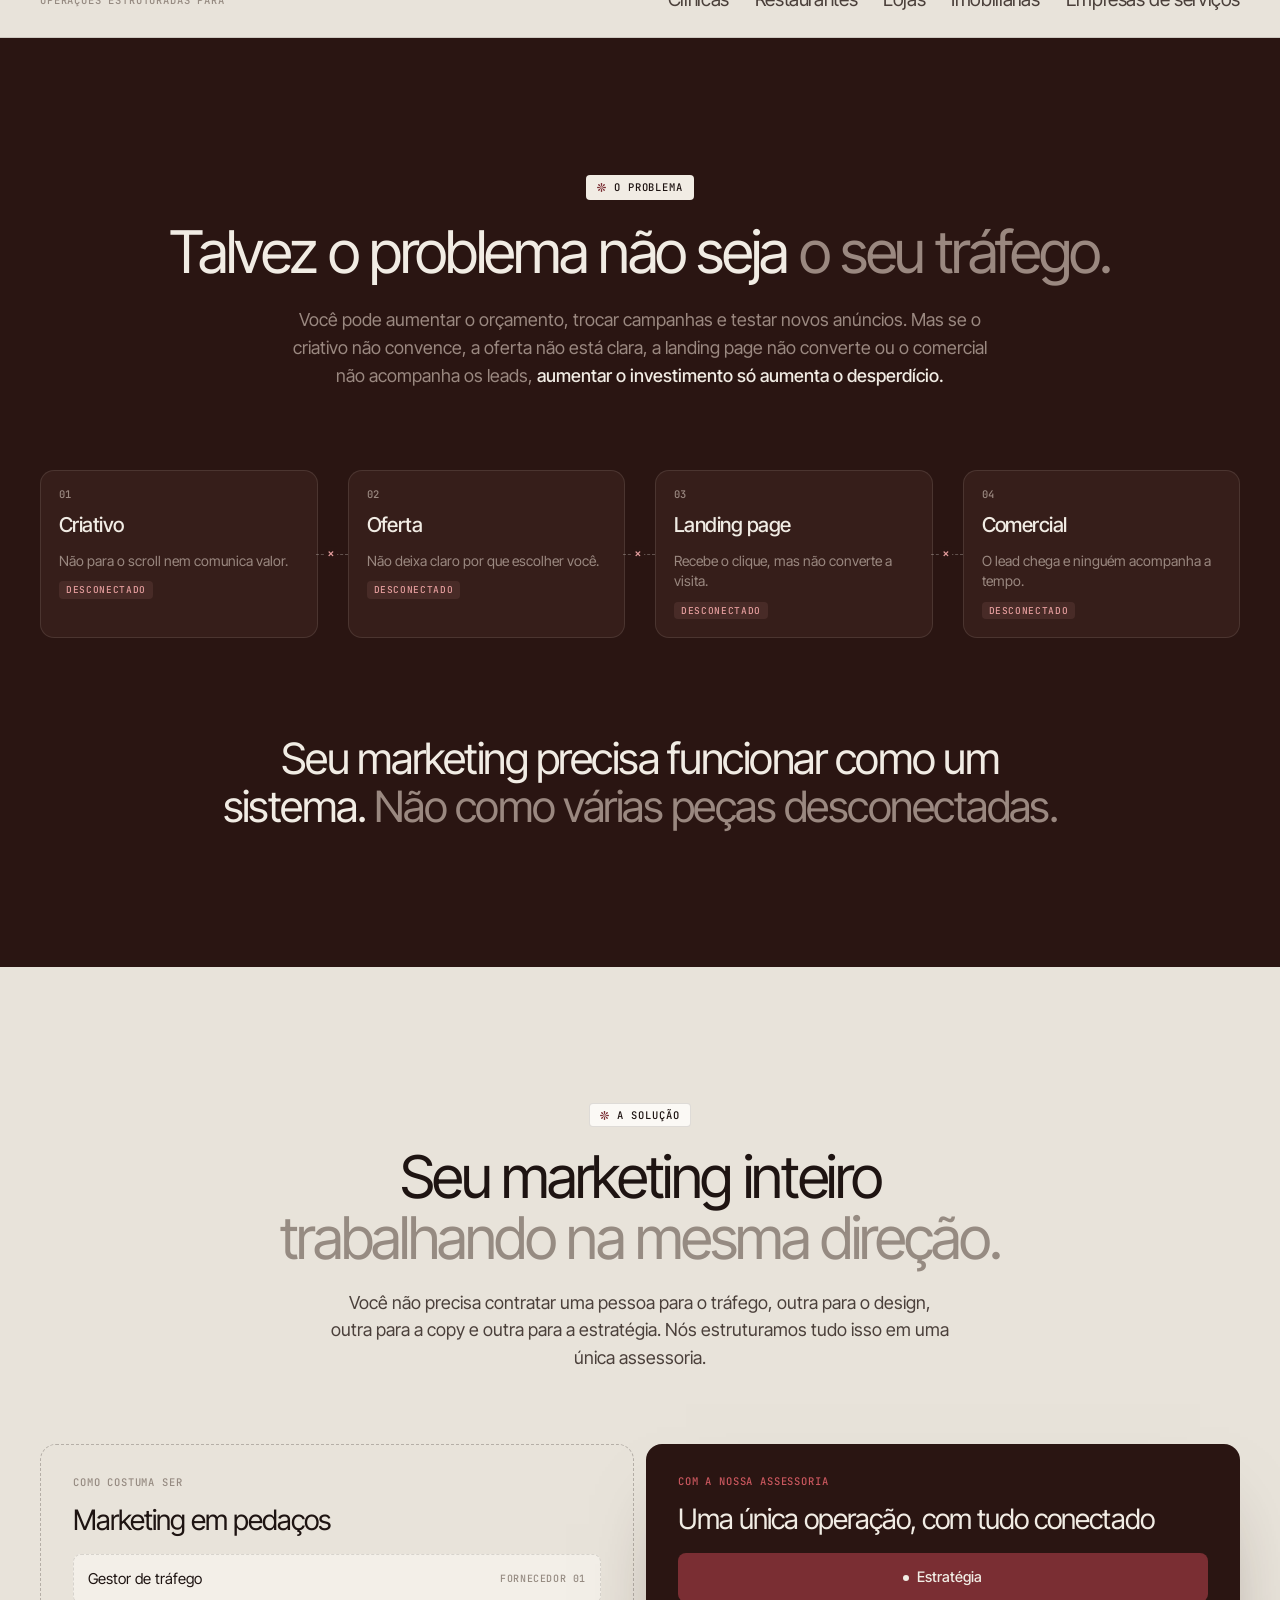
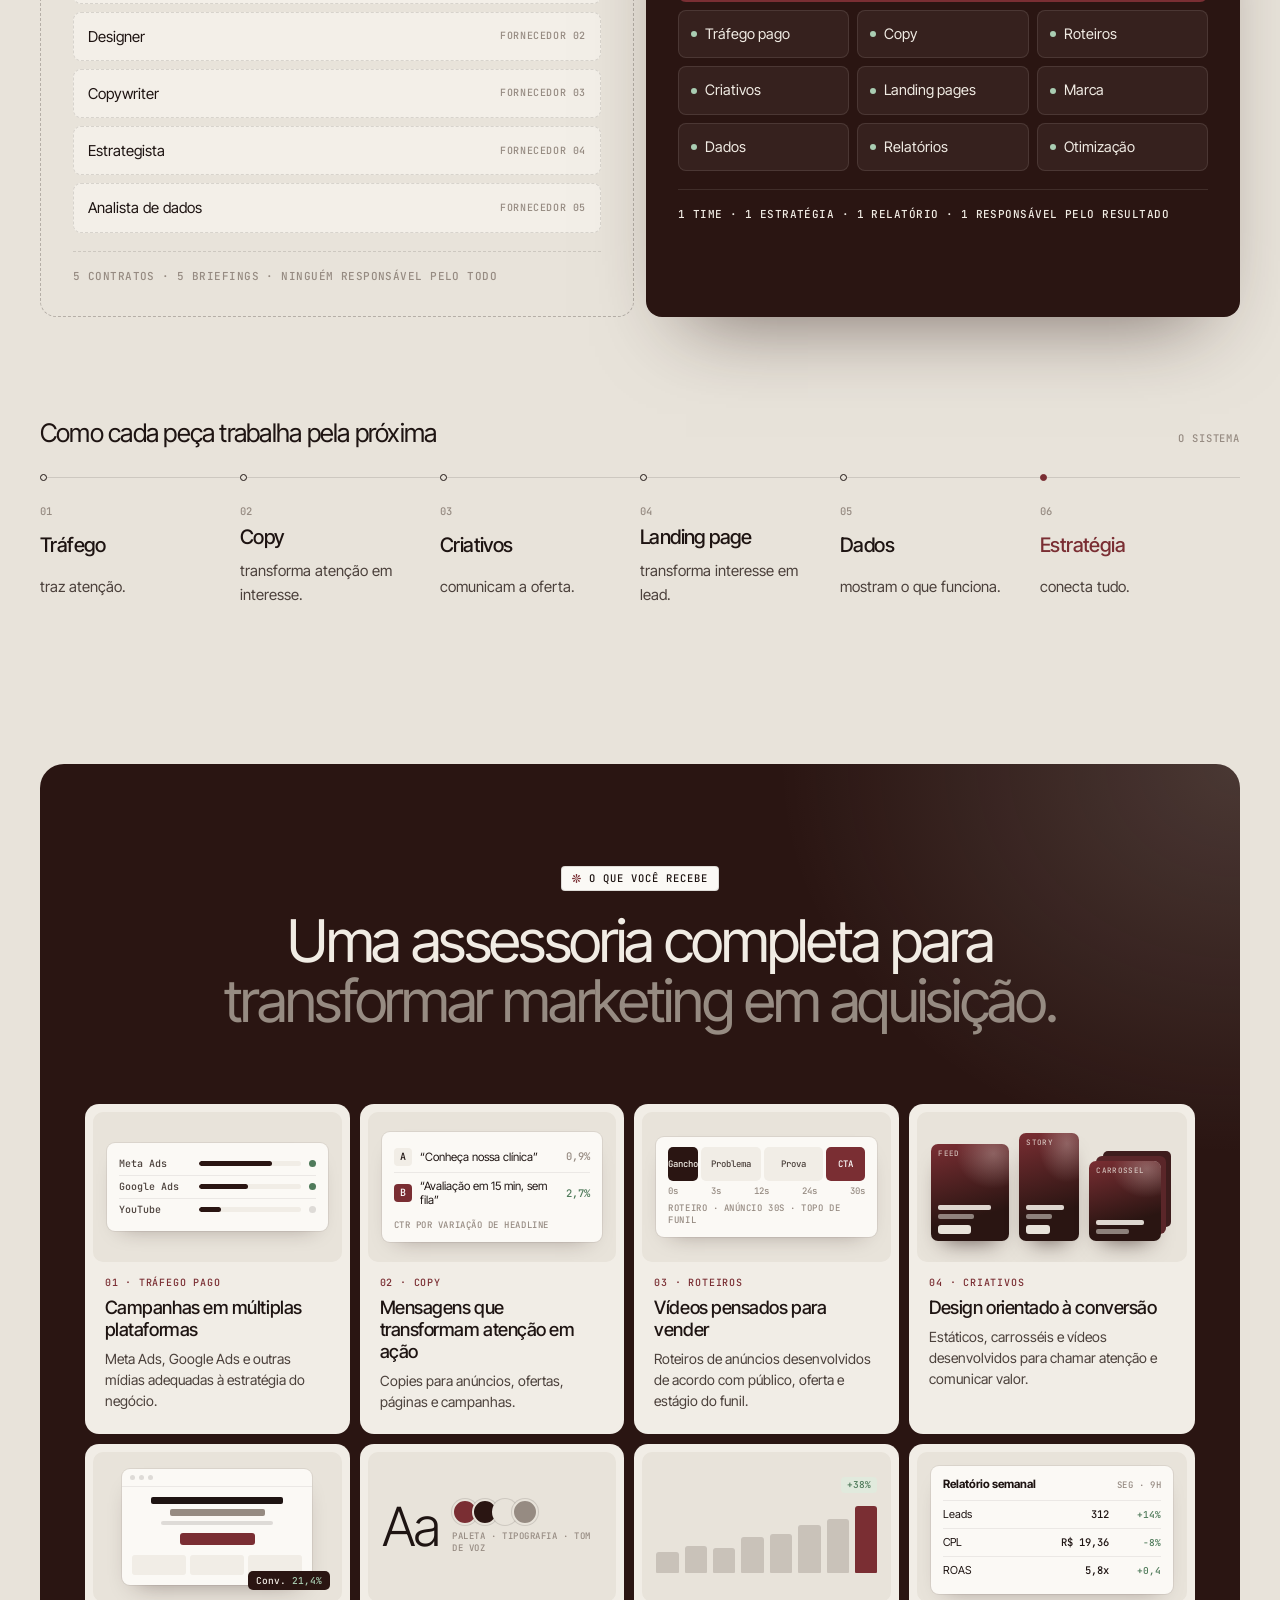
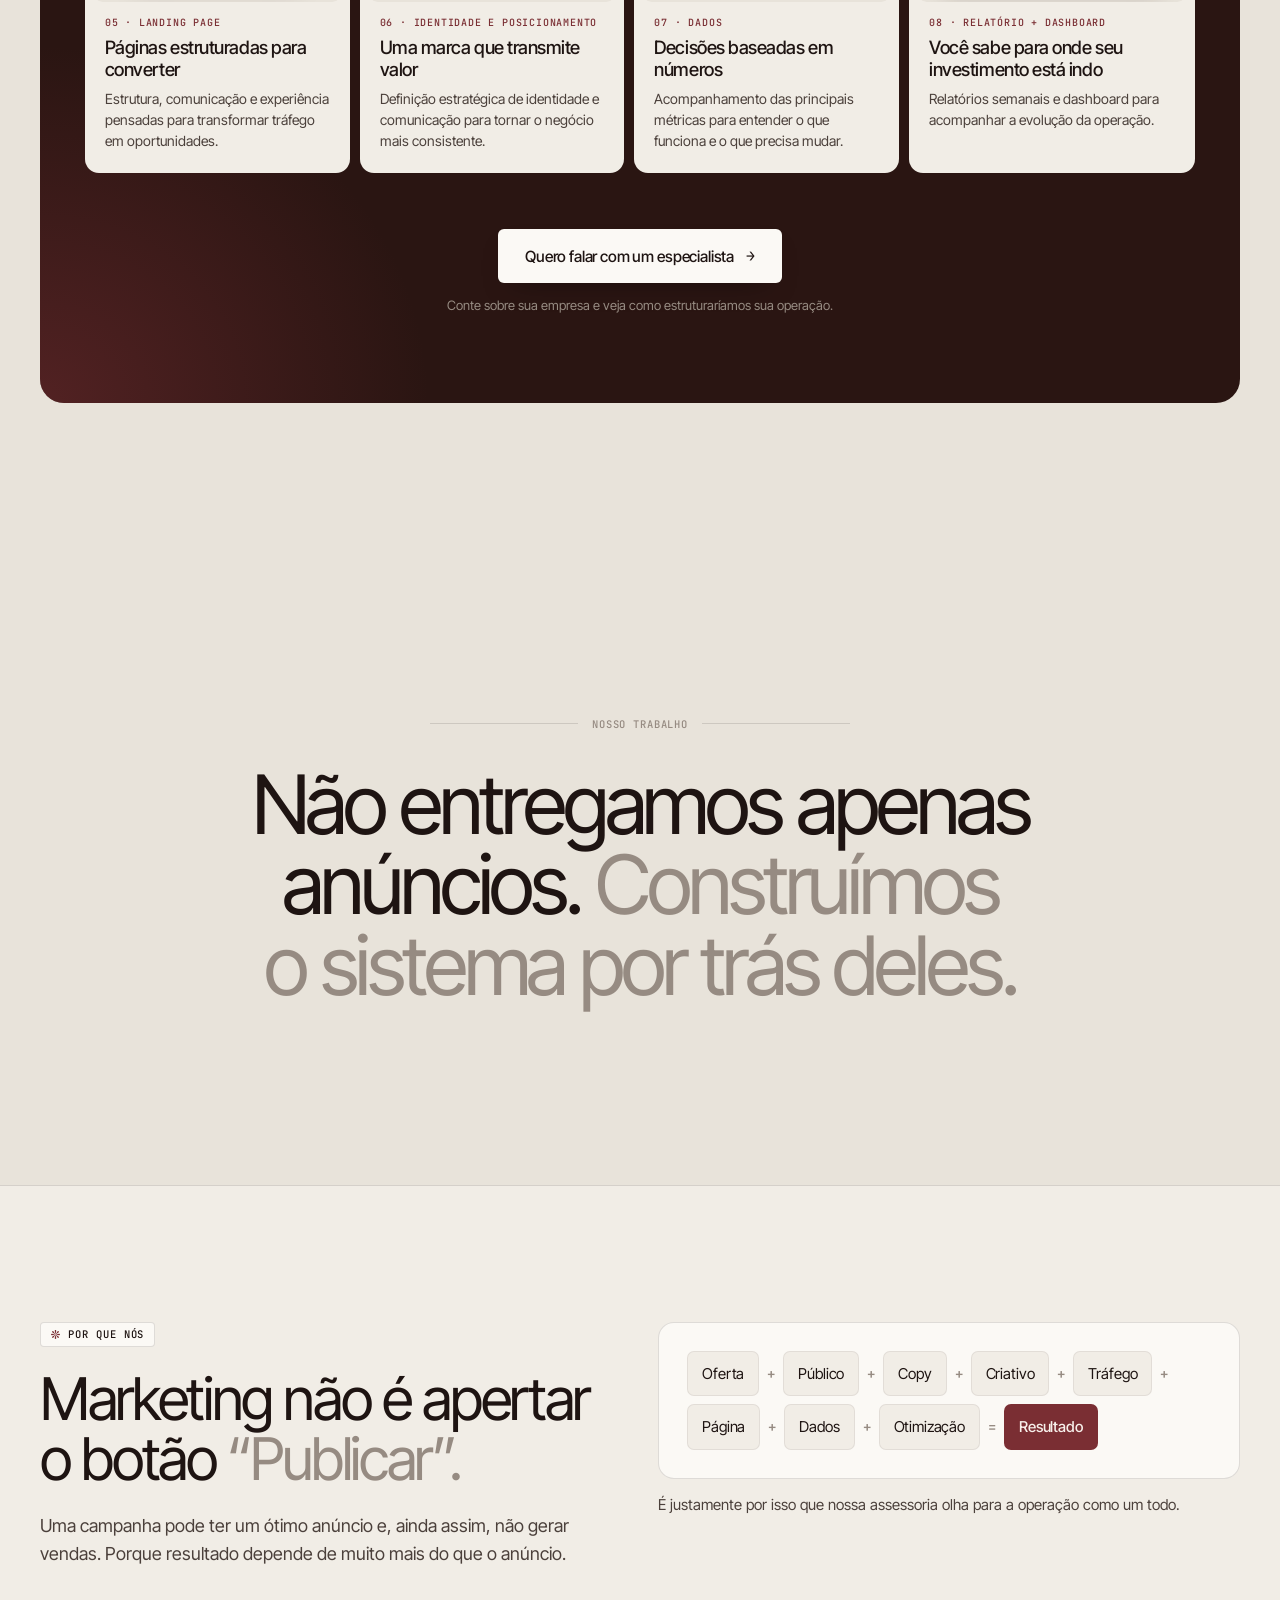
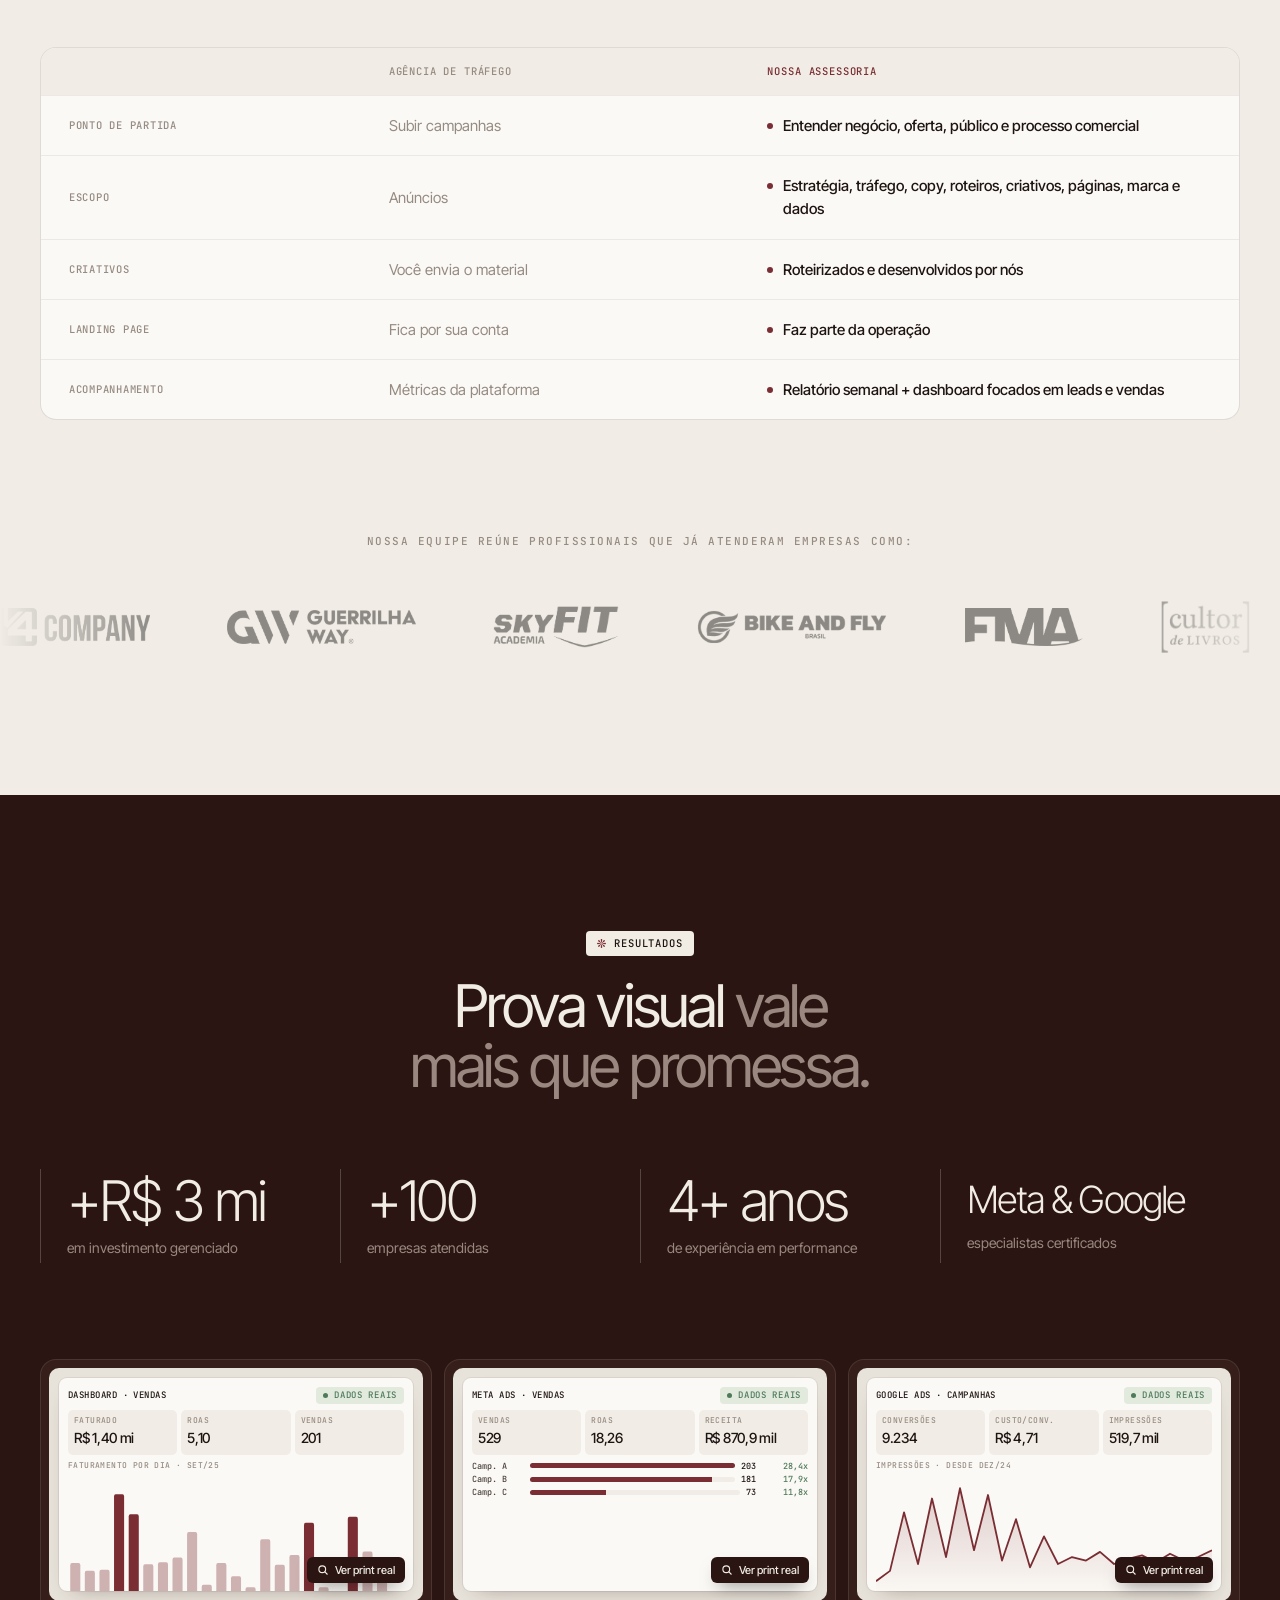
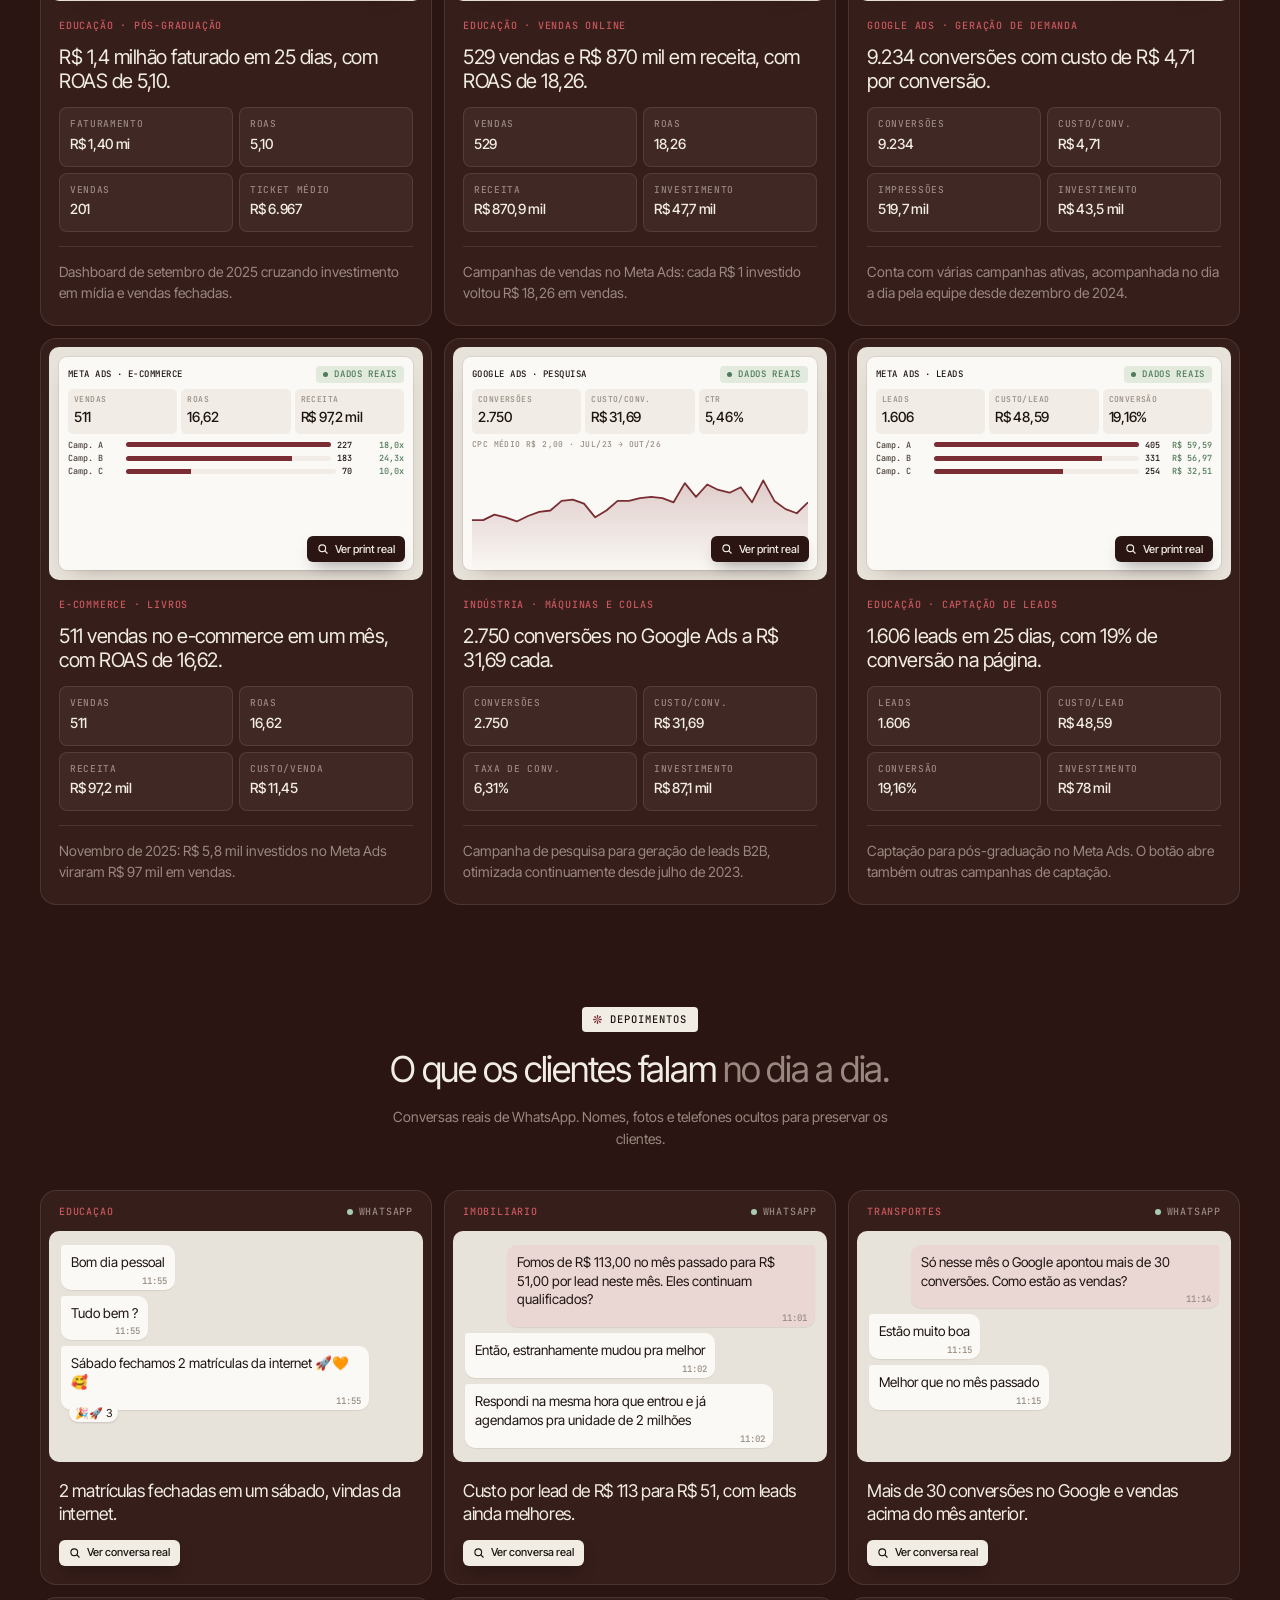
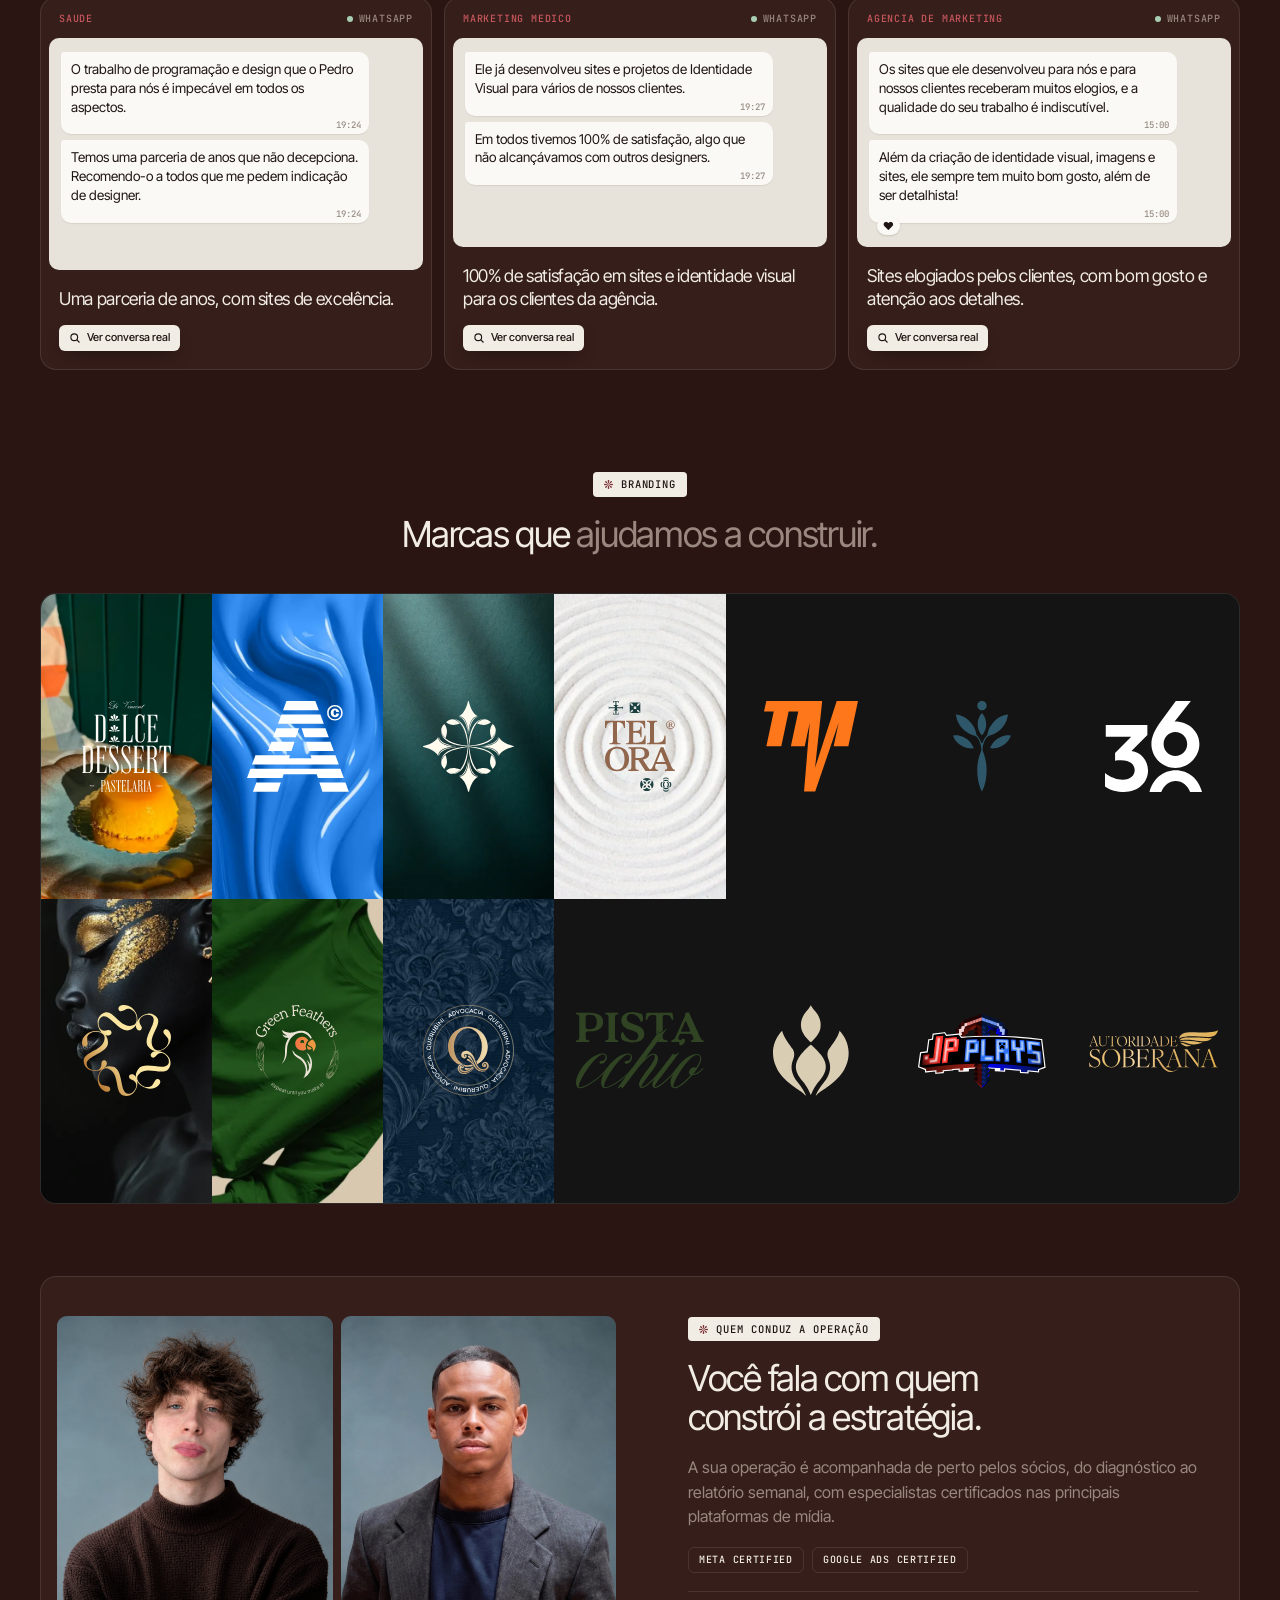
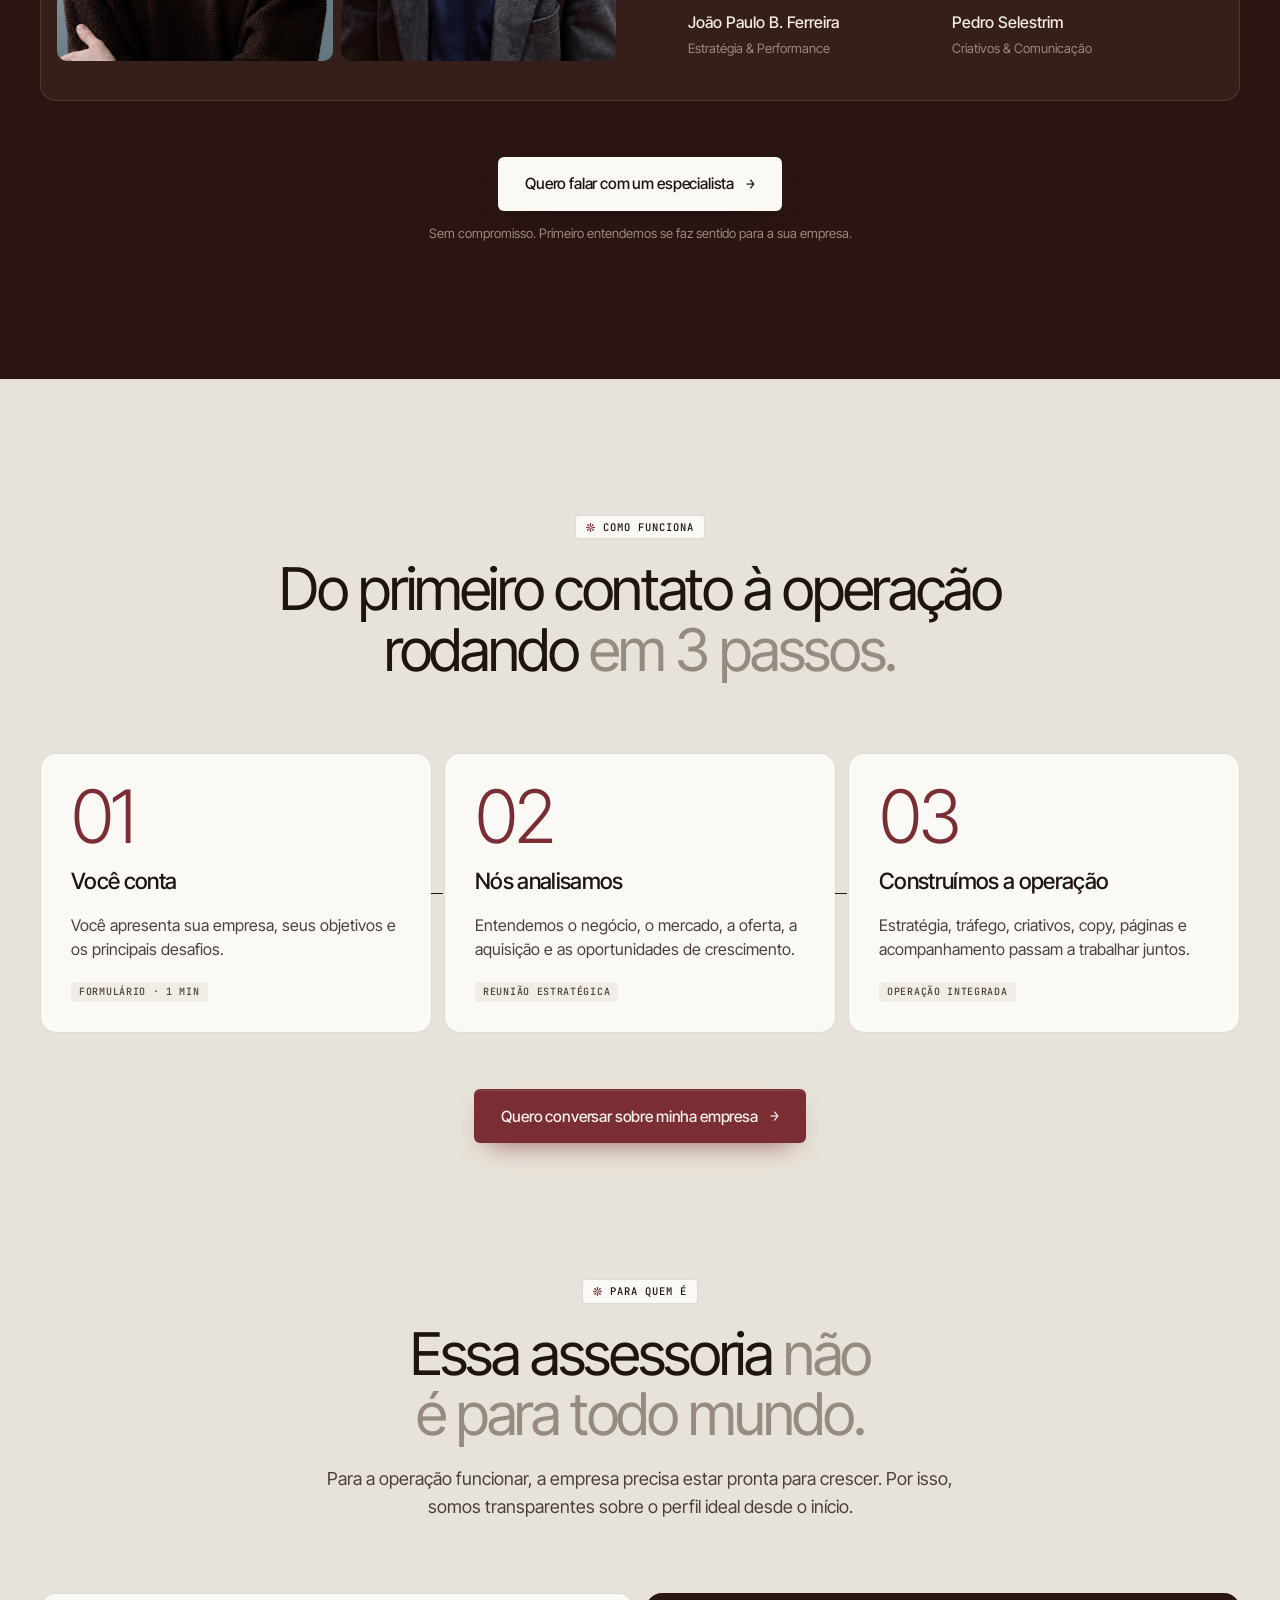
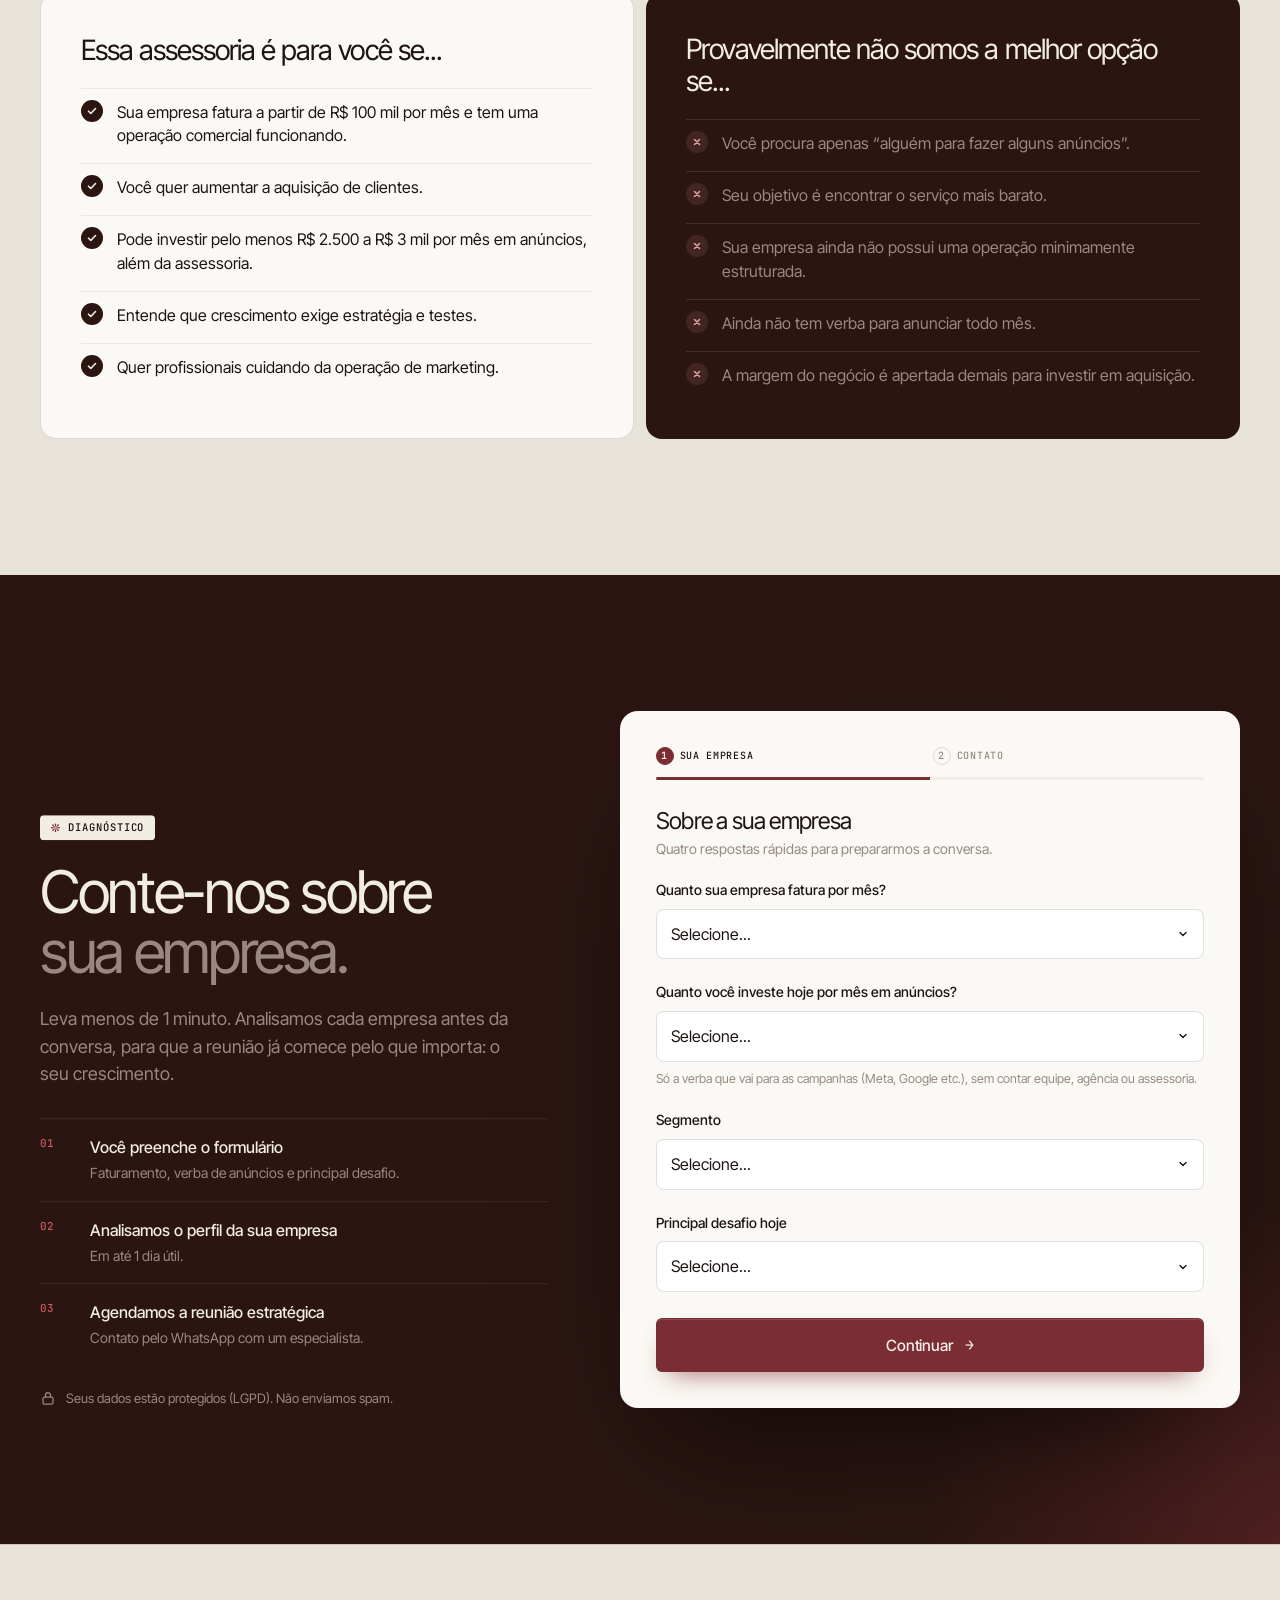
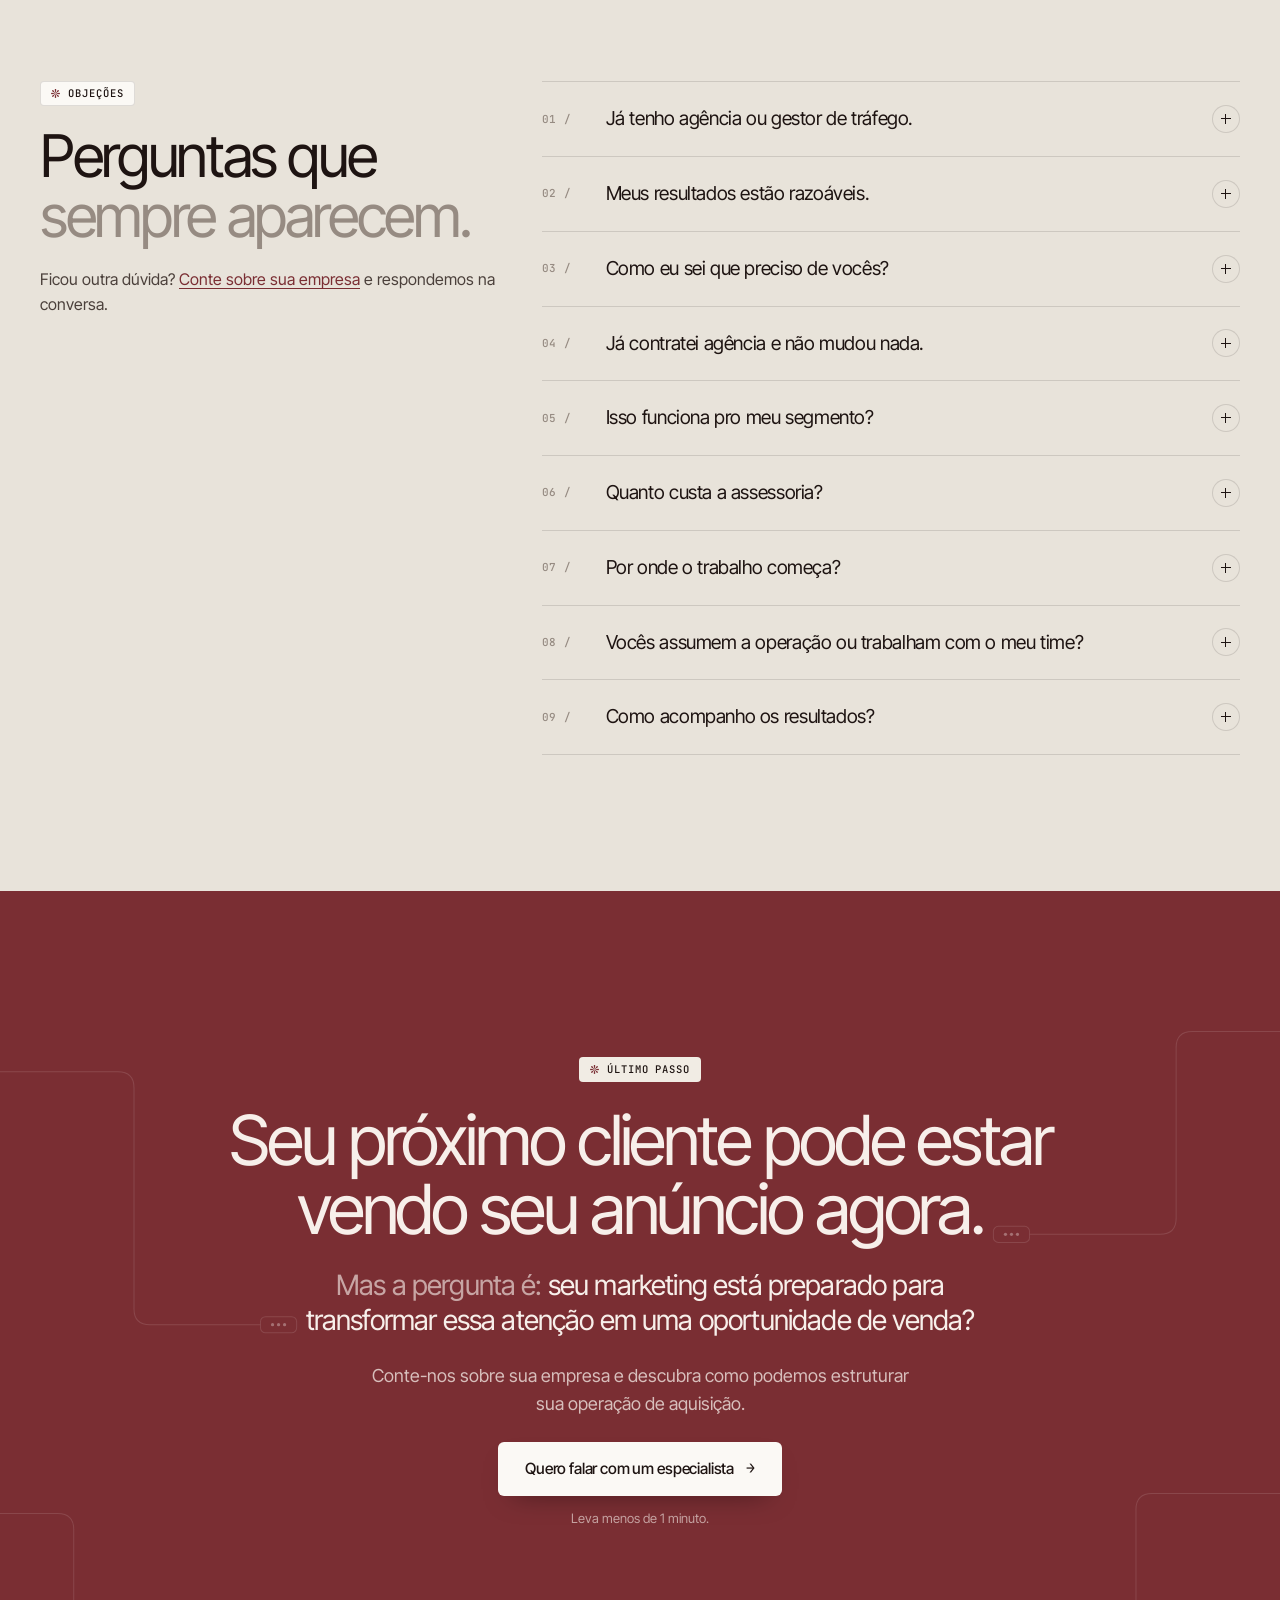
==== commit 7c312eb9: "Formulário qualifica pelo perfil ideal: faturamento, verba e preço - Etapa 1 pergunta o faturamento " ====
--- a/index.html
+++ b/index.html
@@ -609,6 +609,7 @@
 @media (max-width:420px){.fsteps .t{display:none}.fsteps .on .t{display:inline}}
 .fprog{height:3px;margin-bottom:28px;border-radius:2px;background:var(--cream-2);overflow:hidden}
 .fprog i{display:block;width:50%;height:100%;background:var(--wine);transition:width .35s ease}
+.fsteps[hidden],.fprog[hidden]{display:none}
 .fstep{display:grid;gap:22px}
 .fstep[hidden]{display:none}
 .fstep-h{font-size:1.45rem;font-weight:400;letter-spacing:-.03em;line-height:1.15}
@@ -1489,9 +1490,9 @@
       <div class="fit-card fit-yes">
         <h3>Essa assessoria é para você se...</h3>
         <ul>
-          <li>Sua empresa já possui uma operação comercial funcionando.</li>
+          <li>Sua empresa fatura a partir de R$ 100 mil por mês e tem uma operação comercial funcionando.</li>
           <li>Você quer aumentar a aquisição de clientes.</li>
-          <li>Está disposto a investir de forma consistente em marketing.</li>
+          <li>Pode investir pelo menos R$ 2.500 a R$ 3 mil por mês em anúncios, além da assessoria.</li>
           <li>Entende que crescimento exige estratégia e testes.</li>
           <li>Quer profissionais cuidando da operação de marketing.</li>
         </ul>
@@ -1502,7 +1503,8 @@
           <li>Você procura apenas “alguém para fazer alguns anúncios”.</li>
           <li>Seu objetivo é encontrar o serviço mais barato.</li>
           <li>Sua empresa ainda não possui uma operação minimamente estruturada.</li>
-          <li>Você não pretende investir de forma consistente em aquisição.</li>
+          <li>Ainda não tem verba para anunciar todo mês.</li>
+          <li>A margem do negócio é apertada demais para investir em aquisição.</li>
         </ul>
       </div>
     </div>
@@ -1519,7 +1521,7 @@
       <h2 class="h2">Conte-nos sobre <span class="mute">sua empresa.</span></h2>
       <p class="lead">Leva menos de 1 minuto. Analisamos cada empresa antes da conversa, para que a reunião já comece pelo que importa: o seu crescimento.</p>
       <ol class="next">
-        <li><span>01</span><div><b>Você preenche o formulário</b><small>Segmento, verba de anúncios e principal desafio.</small></div></li>
+        <li><span>01</span><div><b>Você preenche o formulário</b><small>Faturamento, verba de anúncios e principal desafio.</small></div></li>
         <li><span>02</span><div><b>Analisamos o perfil da sua empresa</b><small>Em até 1 dia útil.</small></div></li>
         <li><span>03</span><div><b>Agendamos a reunião estratégica</b><small>Contato pelo WhatsApp com um especialista.</small></div></li>
       </ol>
@@ -1536,7 +1538,34 @@
       <form id="lead-form" novalidate>
         <!-- Etapa 1: qualificação (respostas rápidas, em listas) -->
         <div class="fstep" data-step="1">
-          <p class="fstep-h">Sobre a sua empresa<small>Três respostas rápidas para prepararmos a conversa.</small></p>
+          <p class="fstep-h">Sobre a sua empresa<small>Quatro respostas rápidas para prepararmos a conversa.</small></p>
+          <div class="field">
+            <label for="f-fat">Quanto sua empresa fatura por mês?</label>
+            <select class="input" id="f-fat" name="faturamento" required>
+              <option value="" disabled selected>Selecione...</option>
+              <option value="ate-50k">Até R$ 50 mil</option>
+              <option value="50-100k">De R$ 50 mil a R$ 100 mil</option>
+              <option value="100-200k">De R$ 100 mil a R$ 200 mil</option>
+              <option value="200-500k">De R$ 200 mil a R$ 500 mil</option>
+              <option value="500k-1mi">De R$ 500 mil a R$ 1 milhão</option>
+              <option value="1-5mi">De R$ 1 milhão a R$ 5 milhões</option>
+              <option value="5mi+">Mais de R$ 5 milhões</option>
+            </select>
+          </div>
+          <div class="field">
+            <label for="f-inv">Quanto você investe hoje por mês em anúncios?</label>
+            <select class="input" id="f-inv" name="investimento" required aria-describedby="f-inv-dica">
+              <option value="" disabled selected>Selecione...</option>
+              <option value="nao-investe">Ainda não invisto em anúncios</option>
+              <option value="ate-2500">Até R$ 2.500</option>
+              <option value="2500-5k">De R$ 2.500 a R$ 5 mil</option>
+              <option value="5-10k">De R$ 5 mil a R$ 10 mil</option>
+              <option value="10-20k">De R$ 10 mil a R$ 20 mil</option>
+              <option value="20-50k">De R$ 20 mil a R$ 50 mil</option>
+              <option value="50k+">Mais de R$ 50 mil</option>
+            </select>
+            <small class="field-dica" id="f-inv-dica">Só a verba que vai para as campanhas (Meta, Google etc.), sem contar equipe, agência ou assessoria.</small>
+          </div>
           <div class="field">
             <label for="f-seg">Segmento</label>
             <select class="input" id="f-seg" name="segmento" required>
@@ -1554,23 +1583,6 @@
             </select>
           </div>
           <div class="field">
-            <label for="f-inv">Quanto você investe (ou pretende investir) por mês em anúncios?</label>
-            <select class="input" id="f-inv" name="investimento" required aria-describedby="f-inv-dica">
-              <option value="" disabled selected>Selecione...</option>
-              <option value="nao-investe">Ainda não invisto em anúncios</option>
-              <option value="ate-5k">Menos de R$ 5 mil</option>
-              <option value="5-10k">De R$ 5.001 até R$ 10 mil</option>
-              <option value="10-20k">De R$ 10.001 até R$ 20 mil</option>
-              <option value="20-40k">De R$ 20.001 até R$ 40 mil</option>
-              <option value="40-80k">De R$ 40.001 até R$ 80 mil</option>
-              <option value="80-150k">De R$ 80.001 até R$ 150 mil</option>
-              <option value="150-300k">De R$ 150.001 até R$ 300 mil</option>
-              <option value="300-500k">De R$ 300.001 até R$ 500 mil</option>
-              <option value="500k+">Mais de R$ 500 mil</option>
-            </select>
-            <small class="field-dica" id="f-inv-dica">Só a verba que vai para as campanhas (Meta, Google etc.), sem contar equipe, agência ou assessoria.</small>
-          </div>
-          <div class="field">
             <label for="f-desafio">Principal desafio hoje</label>
             <select class="input" id="f-desafio" name="desafio" required>
               <option value="" disabled selected>Selecione...</option>
@@ -1600,6 +1612,24 @@
             <div class="field"><label for="f-empresa">Empresa</label><input class="input" id="f-empresa" name="empresa" type="text" autocomplete="organization" placeholder="Nome da empresa" required></div>
             <div class="field"><label for="f-site">Site ou Instagram <span class="opt-hint">(opcional)</span></label><input class="input" id="f-site" name="site_instagram" type="text" placeholder="@suaempresa ou site"></div>
           </div>
+          <div class="field">
+            <label for="f-cargo">Seu papel na empresa</label>
+            <select class="input" id="f-cargo" name="cargo" required>
+              <option value="" disabled selected>Selecione...</option>
+              <option value="socio">Sócio(a) ou dono(a)</option>
+              <option value="diretor">Diretor(a) ou gerente</option>
+              <option value="marketing">Marketing</option>
+              <option value="outro">Outro</option>
+            </select>
+          </div>
+          <fieldset class="field">
+            <legend>Nossa assessoria parte de R$ 4 mil por mês, além da verba de anúncios. Faz sentido para o momento da sua empresa?</legend>
+            <div class="opts">
+              <label class="opt"><input type="radio" name="encaixe" value="agora" required><span>Sim, quero começar agora</span></label>
+              <label class="opt"><input type="radio" name="encaixe" value="depois"><span>Sim, mas daqui a alguns meses</span></label>
+              <label class="opt"><input type="radio" name="encaixe" value="nao-cabe"><span>Ainda não cabe no orçamento</span></label>
+            </div>
+          </fieldset>
           <label class="consent"><input type="checkbox" name="consentimento" value="sim" required><span>Concordo em receber contato da equipe e com a <a href="privacidade.html" target="_blank" rel="noopener">Política de Privacidade</a>.</span></label>
           <div class="f-error" role="alert">Não foi possível enviar agora. Tente novamente em instantes.</div>
           <div class="f-actions"><button type="button" class="btn-back" data-back>Voltar</button><button type="submit" class="btn btn-primary" data-submit>Quero falar com um especialista <span class="arr">→</span></button></div>
@@ -1614,7 +1644,9 @@
       <div class="success" role="status" aria-live="polite">
         <span class="ok"><svg width="22" height="22" viewBox="0 0 22 22" fill="none" stroke="currentColor" stroke-width="2" stroke-linecap="round" stroke-linejoin="round" aria-hidden="true"><path d="M5 11.5l4 4 8-9"/></svg></span>
         <h3>Recebemos suas informações<span data-name></span>.</h3>
-        <p>Nossa equipe vai analisar o perfil da sua empresa e entrar em contato pelo WhatsApp em até 1 dia útil para agendar a conversa.</p>
+        <p data-retorno="prioridade" hidden>Sua empresa tem o perfil que atendemos. Um especialista vai te chamar no WhatsApp ainda hoje, em horário comercial, para agendar a reunião estratégica.</p>
+        <p data-retorno="padrao">Nossa equipe vai analisar o perfil da sua empresa e entrar em contato pelo WhatsApp em até 1 dia útil para agendar a conversa.</p>
+        <p data-retorno="fora" hidden>Obrigado pelo interesse. Pelo que você contou, nossa assessoria ainda não é o melhor passo para o momento da sua empresa: ela faz mais sentido para negócios que faturam a partir de R$ 100 mil por mês e investem pelo menos R$ 2.500 em anúncios. Seus dados ficam guardados com a gente e, quando fizer sentido, voltamos a conversar.</p>
       </div>
     </div>
   </div>
@@ -1635,10 +1667,11 @@
       <details class="qa"><summary><span class="qa-n">02 /</span>Meus resultados estão razoáveis.</summary><p>Razoável costuma esconder dinheiro na mesa: custo por lead que poderia ser menor, leads que não viram venda, campanhas sem rastreamento. Olhamos os números com você e mostramos o que dá para melhorar antes de qualquer proposta.</p></details>
       <details class="qa"><summary><span class="qa-n">03 /</span>Como eu sei que preciso de vocês?</summary><p>Se você não sabe com clareza quanto custa cada cliente que vem dos anúncios, ou se os leads chegam mas as vendas não acompanham, vale a conversa. Se isso já está resolvido na sua empresa, a gente mesmo vai te dizer.</p></details>
       <details class="qa"><summary><span class="qa-n">04 /</span>Já contratei agência e não mudou nada.</summary><p>É justamente por isso que não começamos criando campanhas. Primeiro entendemos negócio, oferta, público e processo comercial. Tráfego sem esse sistema por trás só aumenta o gasto.</p></details>
-      <details class="qa"><summary><span class="qa-n">05 /</span>Isso funciona pro meu segmento?</summary><p>Já atendemos clínicas, educação, imobiliárias, indústria, e-commerce, transporte e empresas de serviços. A estratégia é montada para o seu modelo, público e ticket. Mais do que o tamanho da empresa, importa ter operação comercial funcionando e verba para anunciar com consistência.</p></details>
-      <details class="qa"><summary><span class="qa-n">06 /</span>Por onde o trabalho começa?</summary><p>Por um diagnóstico: entendemos sua operação, seus números e onde estão as maiores oportunidades. Depois montamos o plano com estratégia, campanhas, criativos, páginas e acompanhamento.</p></details>
-      <details class="qa"><summary><span class="qa-n">07 /</span>Vocês assumem a operação ou trabalham com o meu time?</summary><p>Assumimos o marketing de ponta a ponta: estratégia, tráfego, copy, roteiros, criativos e landing pages. Se você já tem alguém interno, como designer ou time comercial, trabalhamos junto, com papéis bem definidos.</p></details>
-      <details class="qa"><summary><span class="qa-n">08 /</span>Como acompanho os resultados?</summary><p>Com relatório semanal e dashboard mostrando o que importa: investimento, leads, custo por lead e vendas. Você sabe para onde cada real está indo.</p></details>
+      <details class="qa"><summary><span class="qa-n">05 /</span>Isso funciona pro meu segmento?</summary><p>Já atendemos clínicas, educação, imobiliárias, indústria, e-commerce, transporte e empresas de serviços. A estratégia é montada para o seu modelo, público e ticket. Mais do que o segmento, importa ter operação comercial funcionando e verba para anunciar com consistência.</p></details>
+      <details class="qa"><summary><span class="qa-n">06 /</span>Quanto custa a assessoria?</summary><p>A assessoria parte de R$ 4 mil por mês. O valor final depende do escopo: canais, volume de criativos e páginas. A verba de anúncios é separada e vai direto para as plataformas; recomendamos pelo menos R$ 2.500 a R$ 3 mil por mês para as campanhas terem dados suficientes para otimizar. Por isso o trabalho rende mais em empresas que faturam a partir de R$ 100 mil por mês.</p></details>
+      <details class="qa"><summary><span class="qa-n">07 /</span>Por onde o trabalho começa?</summary><p>Por um diagnóstico: entendemos sua operação, seus números e onde estão as maiores oportunidades. Depois montamos o plano com estratégia, campanhas, criativos, páginas e acompanhamento.</p></details>
+      <details class="qa"><summary><span class="qa-n">08 /</span>Vocês assumem a operação ou trabalham com o meu time?</summary><p>Assumimos o marketing de ponta a ponta: estratégia, tráfego, copy, roteiros, criativos e landing pages. Se você já tem alguém interno, como designer ou time comercial, trabalhamos junto, com papéis bem definidos.</p></details>
+      <details class="qa"><summary><span class="qa-n">09 /</span>Como acompanho os resultados?</summary><p>Com relatório semanal e dashboard mostrando o que importa: investimento, leads, custo por lead e vendas. Você sabe para onde cada real está indo.</p></details>
     </div>
   </div>
 </section>
@@ -1719,7 +1752,6 @@
    FORM_ENDPOINT: recebe o lead via POST (JSON) e grava no CRM (/jp/admin).
    ========================================================================== */
 const FORM_ENDPOINT = 'api/lead.php';
-const PERFIL_COMPATIVEL = ['2-3k', '3-5k', '5k+'];
 
 (function () {
   const $ = (s, c = document) => c.querySelector(s);
@@ -1955,7 +1987,6 @@
 
     const data = Object.fromEntries(new FormData(form));
     delete data.website;
-    data.lead_fit = PERFIL_COMPATIVEL.includes(data.investimento) ? 'compativel' : 'abaixo_do_perfil';
     data.variante_headline = variant;
     data.pagina = location.href.split('#')[0];
     data.enviado_em = new Date().toISOString();
@@ -1967,6 +1998,7 @@
     err.classList.remove('show');
 
     try {
+      let retorno = 'padrao';
       if (FORM_ENDPOINT) {
         const res = await fetch(FORM_ENDPOINT, { method: 'POST', headers: { 'Content-Type': 'application/json' }, body: JSON.stringify(data) });
         const resposta = await res.json().catch(() => ({}));
@@ -1975,16 +2007,20 @@
           erro.limite = res.status === 429;
           throw erro;
         }
+        if (['prioridade', 'padrao', 'fora'].includes(resposta.retorno)) retorno = resposta.retorno;
       } else {
         console.info('[LP] Modo de teste: configure FORM_ENDPOINT. Lead:', data);
       }
-      track('lead_submit', { lead_fit: data.lead_fit, segmento: data.segmento, investimento: data.investimento, variant });
+      $$('[data-retorno]').forEach(p => { p.hidden = p.dataset.retorno !== retorno; });
+      track('lead_submit', { lead_fit: retorno, segmento: data.segmento, faturamento: data.faturamento, investimento: data.investimento, variant });
       const firstName = (data.nome || '').trim().split(' ')[0];
       $('[data-name]').textContent = firstName ? `, ${firstName}` : '';
       form.hidden = true;
       $('.fsteps').hidden = true;
       $('.fprog').hidden = true;
       $('.success').classList.add('show');
+      // a etapa 2 é longa: sem isso, o formulário encolhe e a confirmação fica acima da tela
+      if (card.getBoundingClientRect().top < 0) card.scrollIntoView({ behavior: 'smooth', block: 'start' });
     } catch (ex) {
       err.textContent = ex.limite
         ? 'Recebemos vários envios seguidos deste aparelho. Aguarde alguns minutos e tente de novo.'
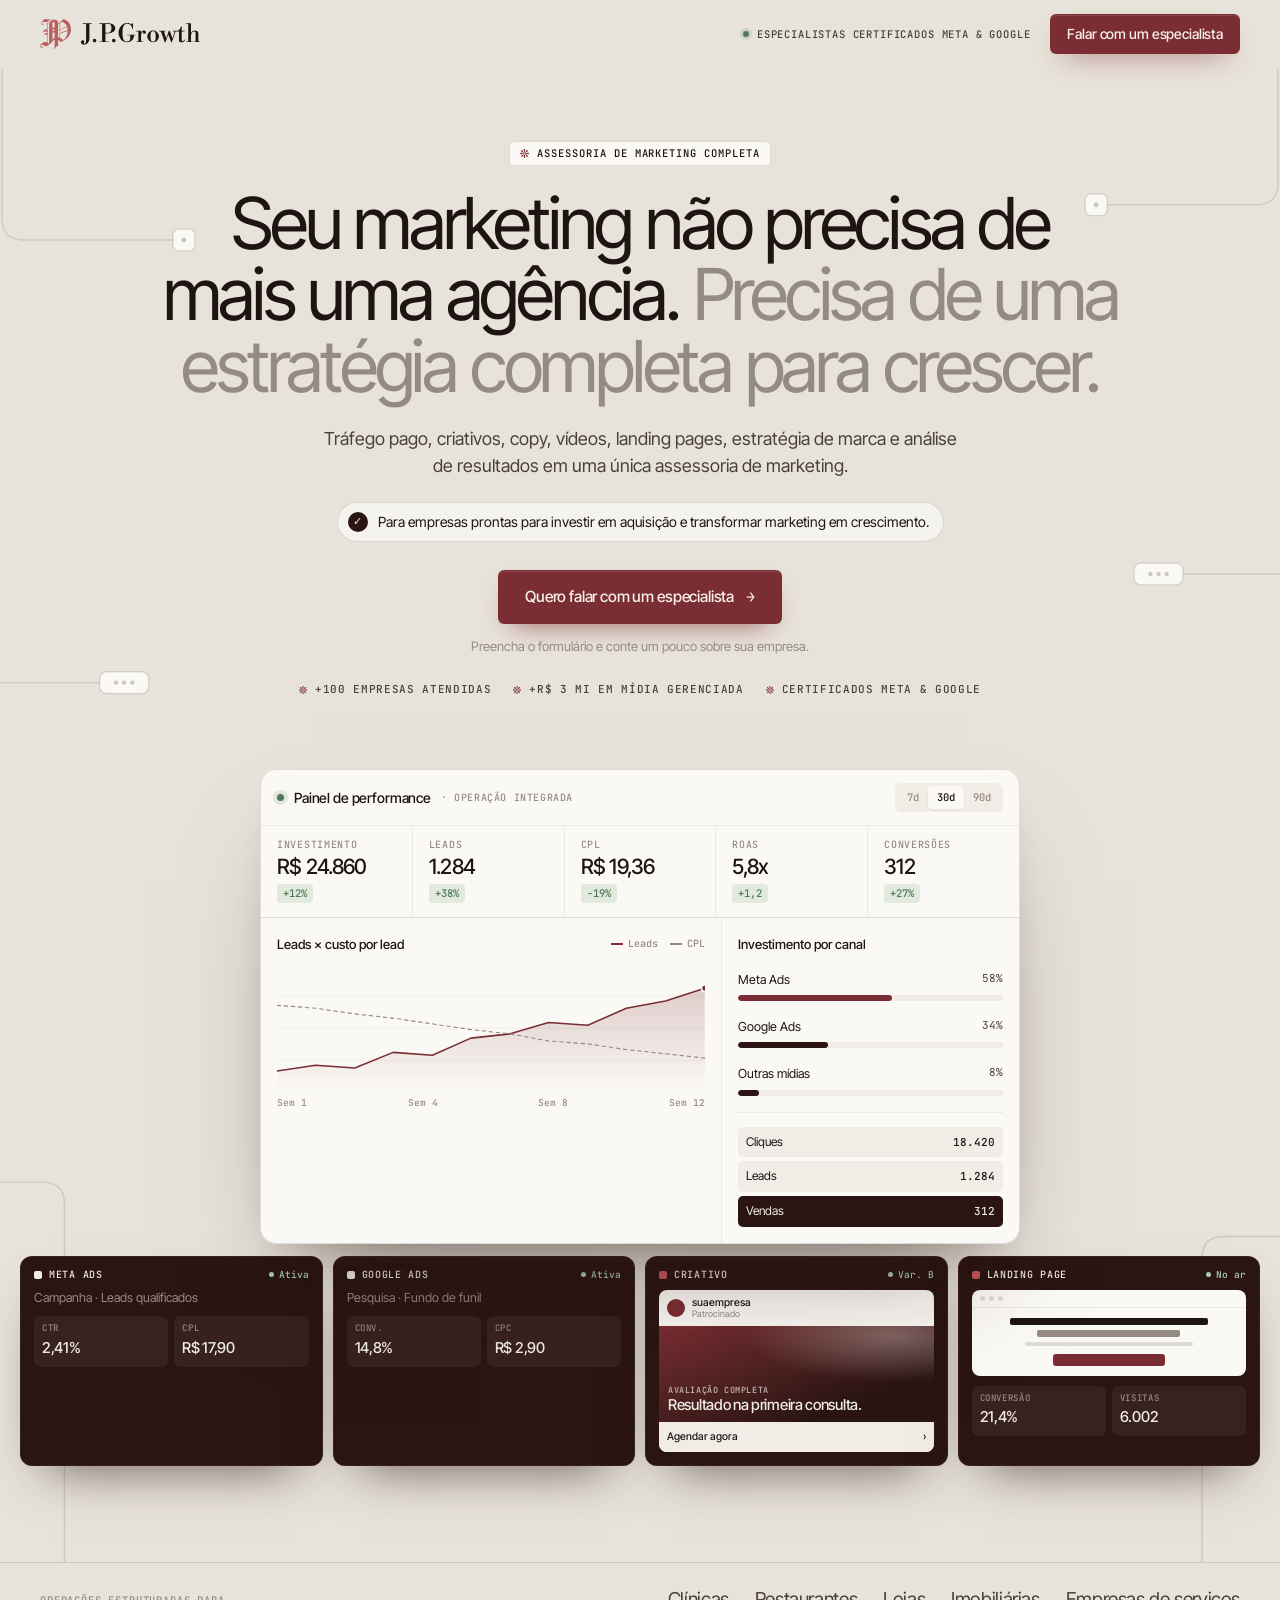
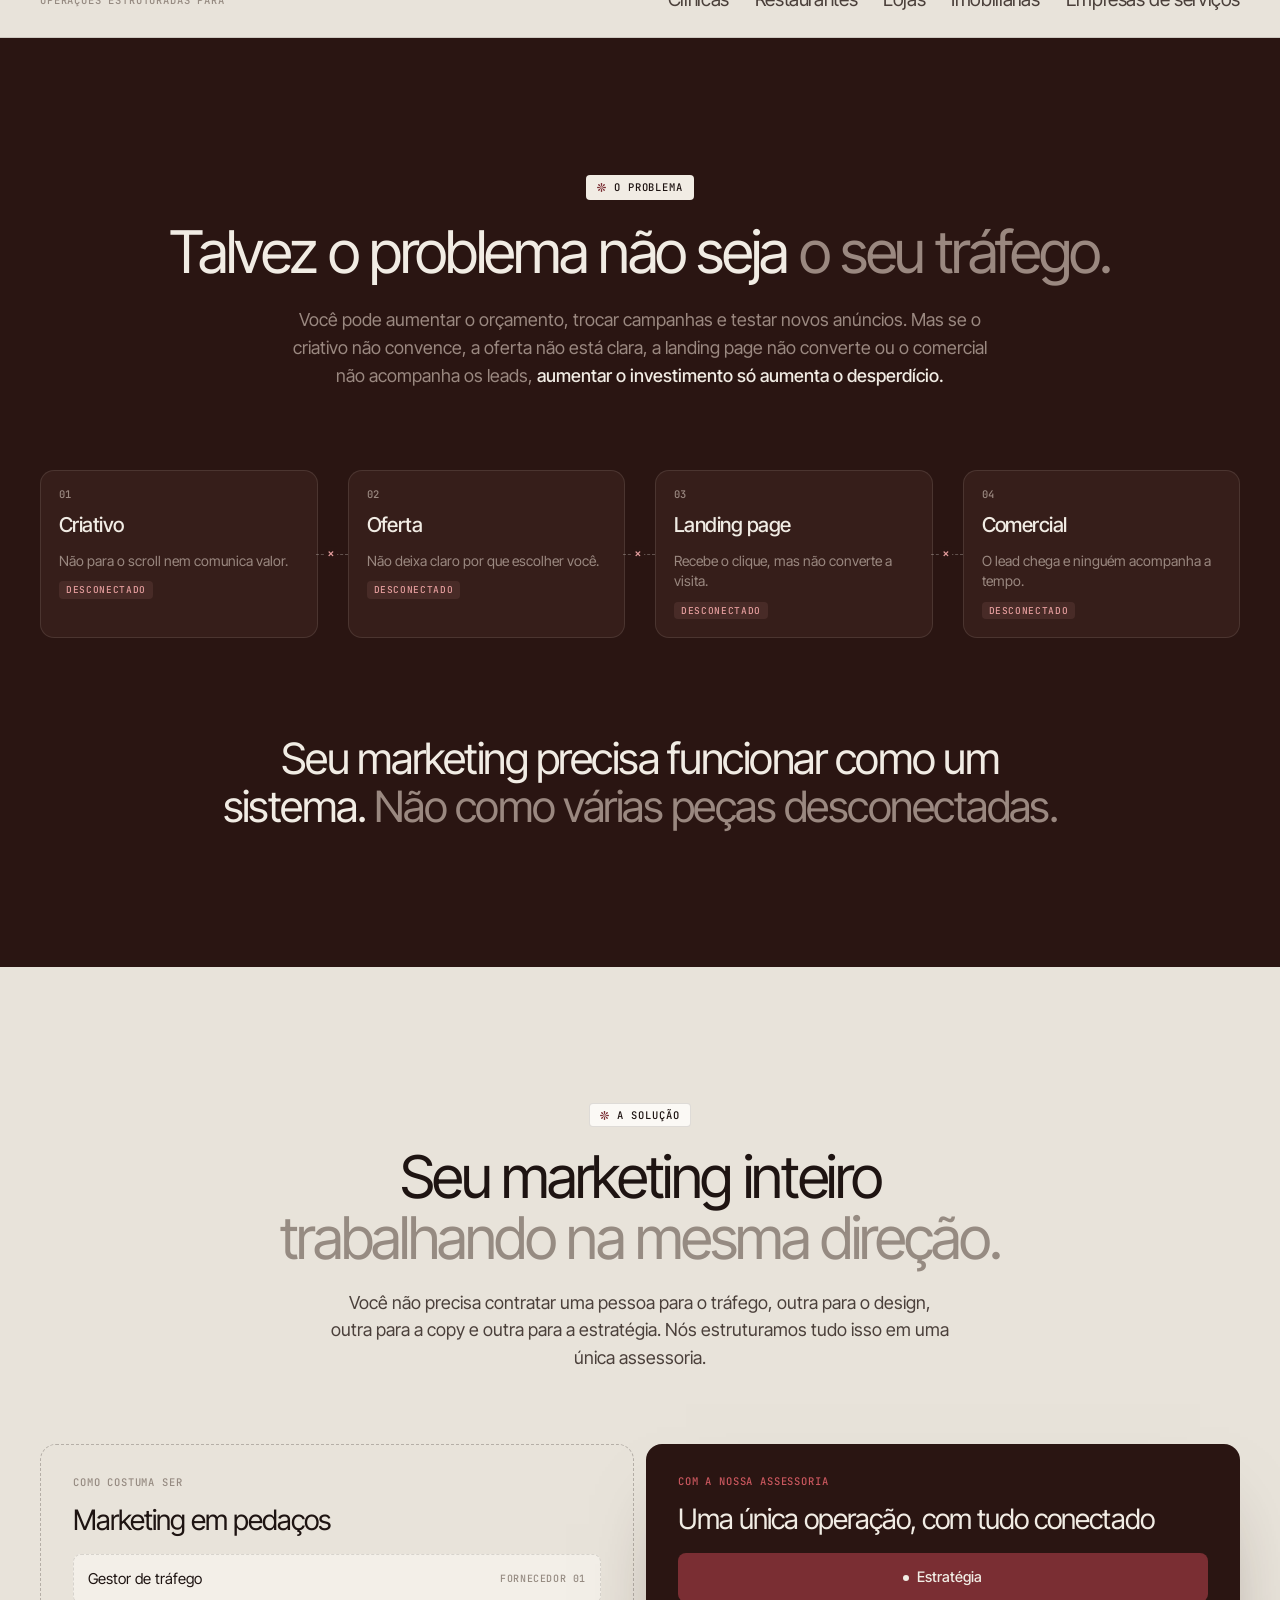
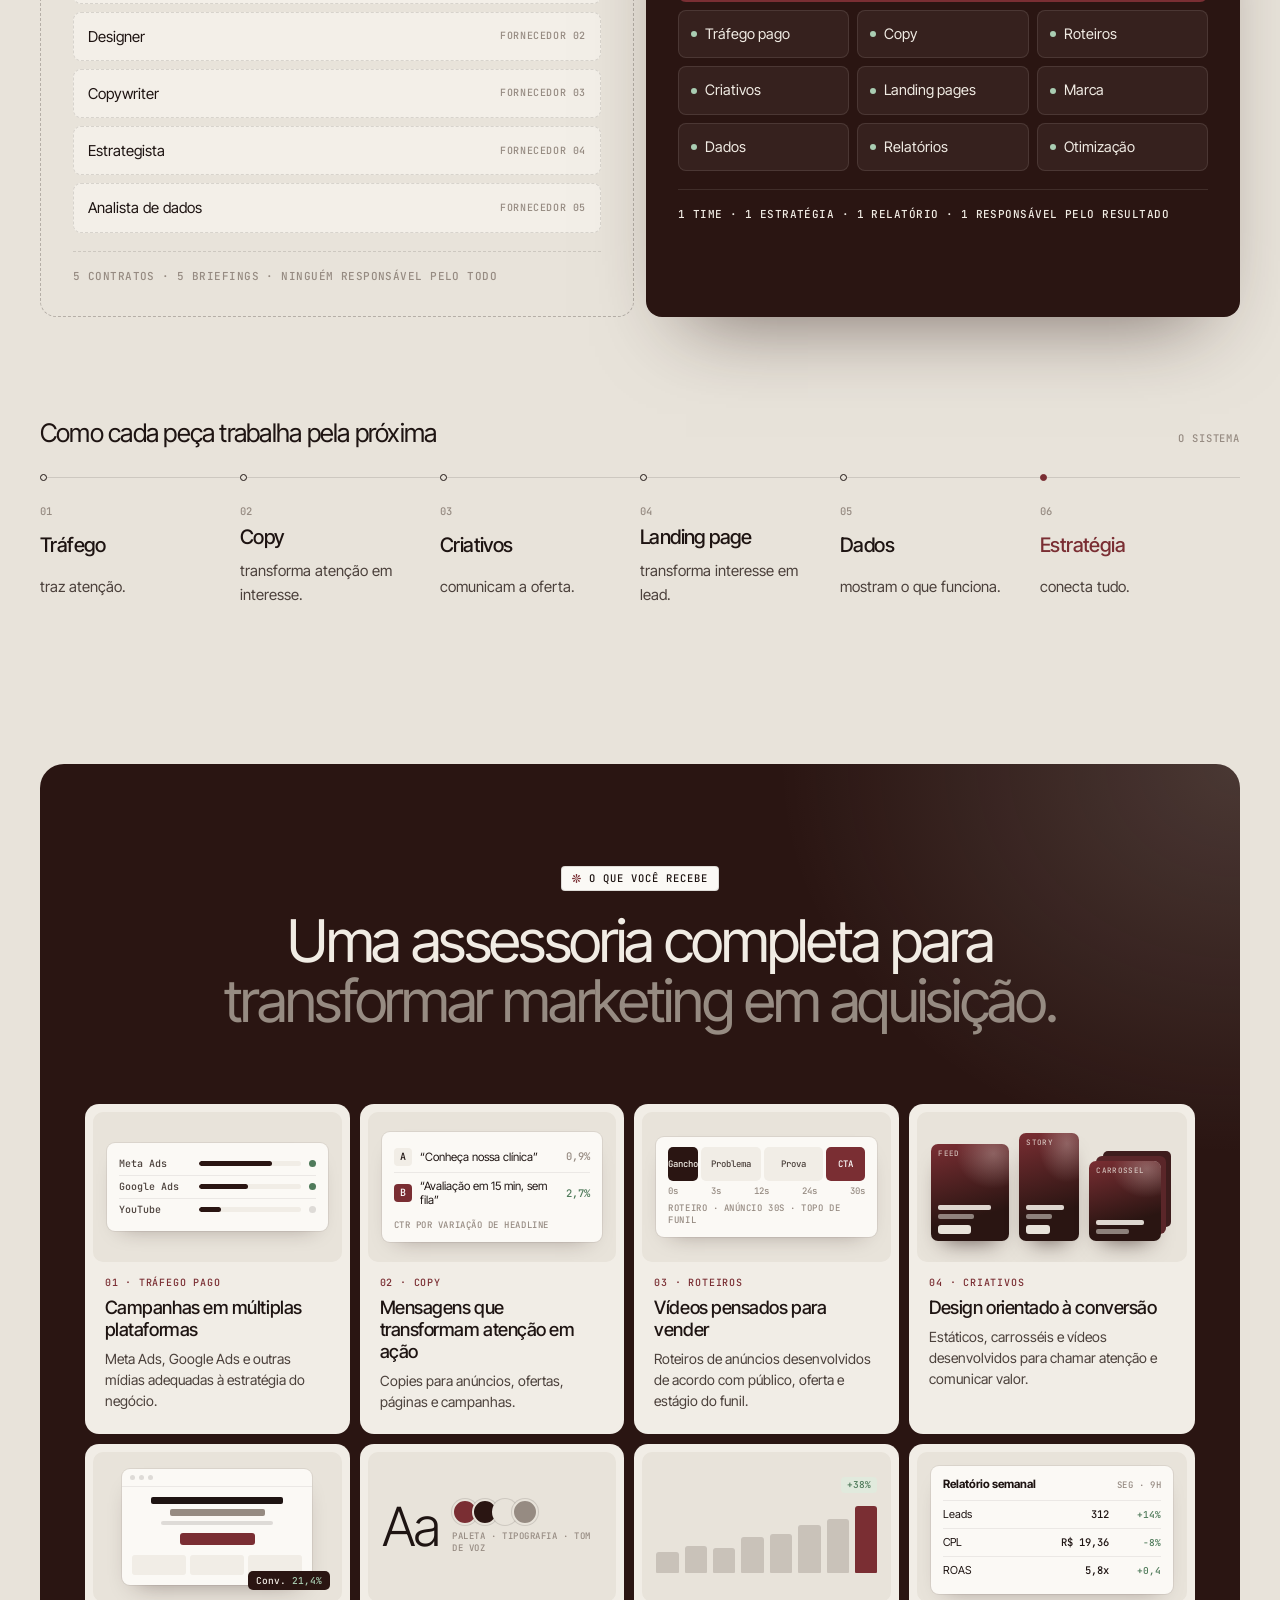
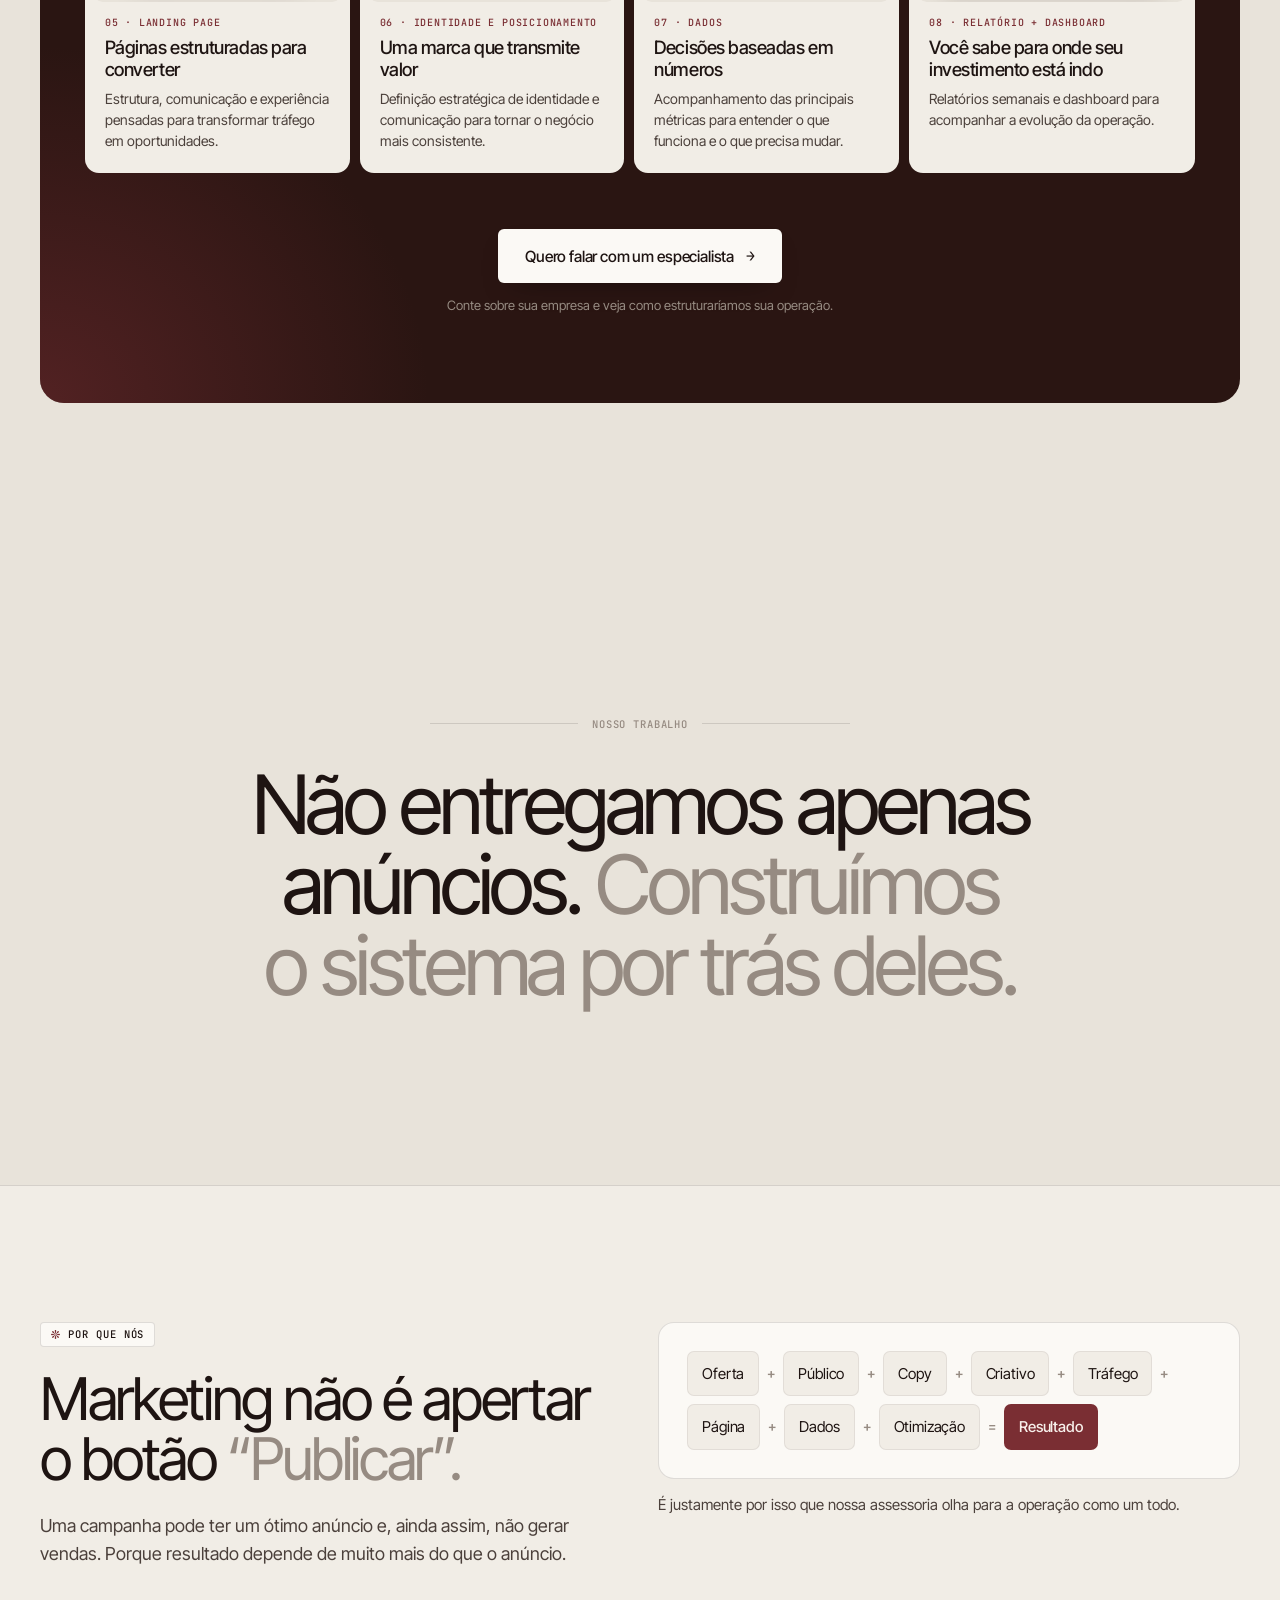
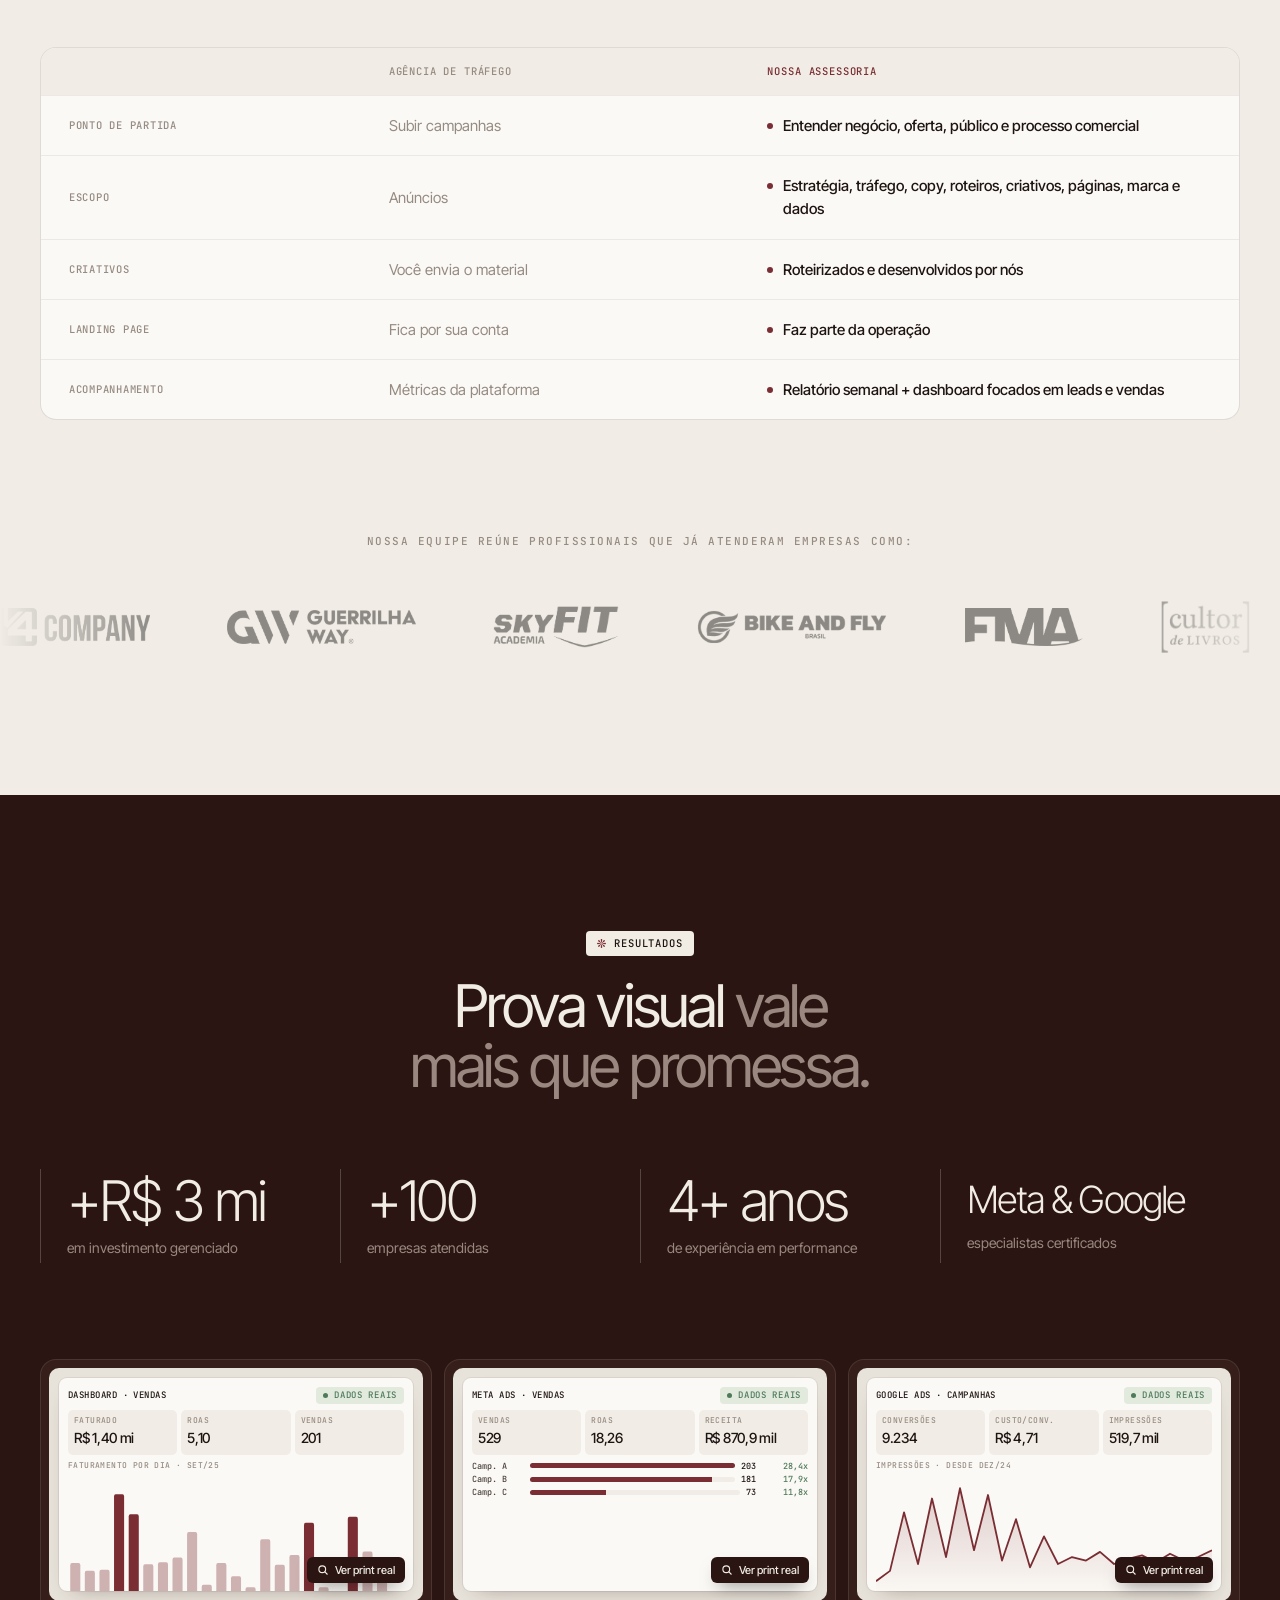
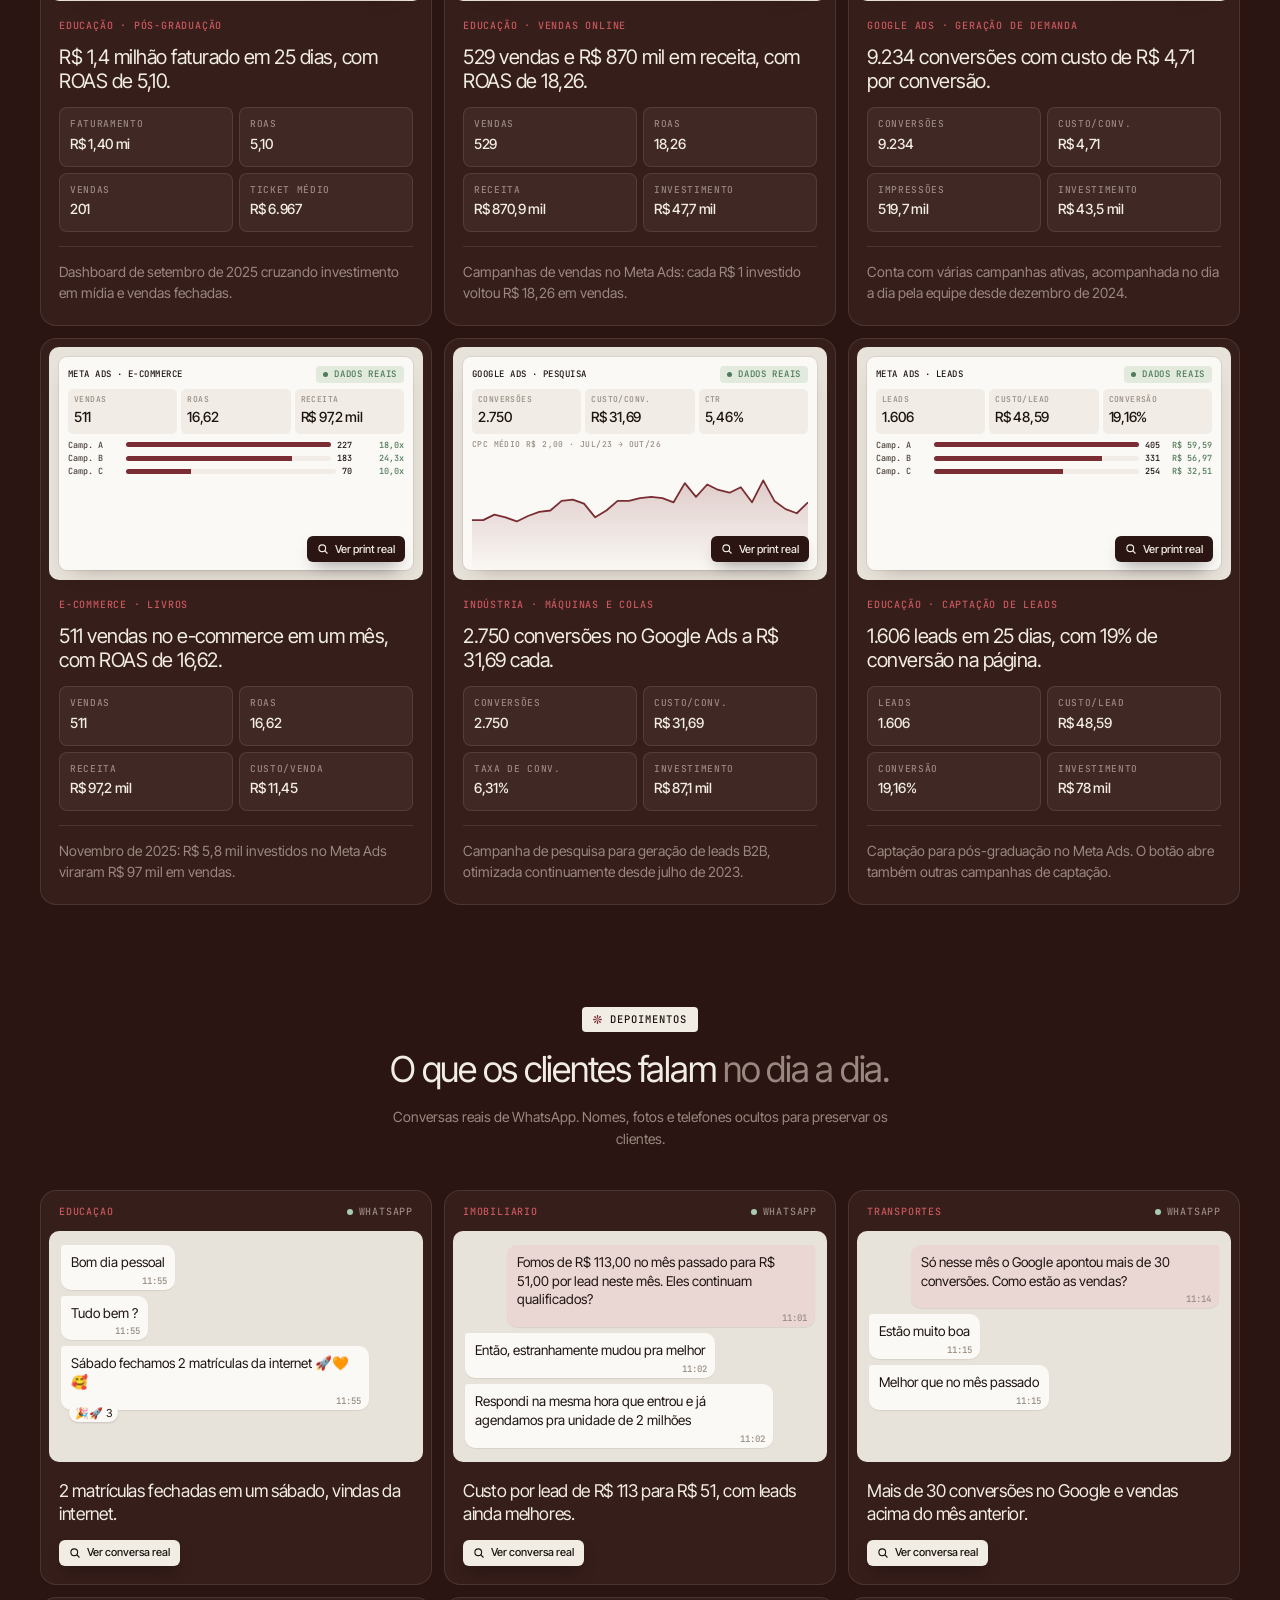
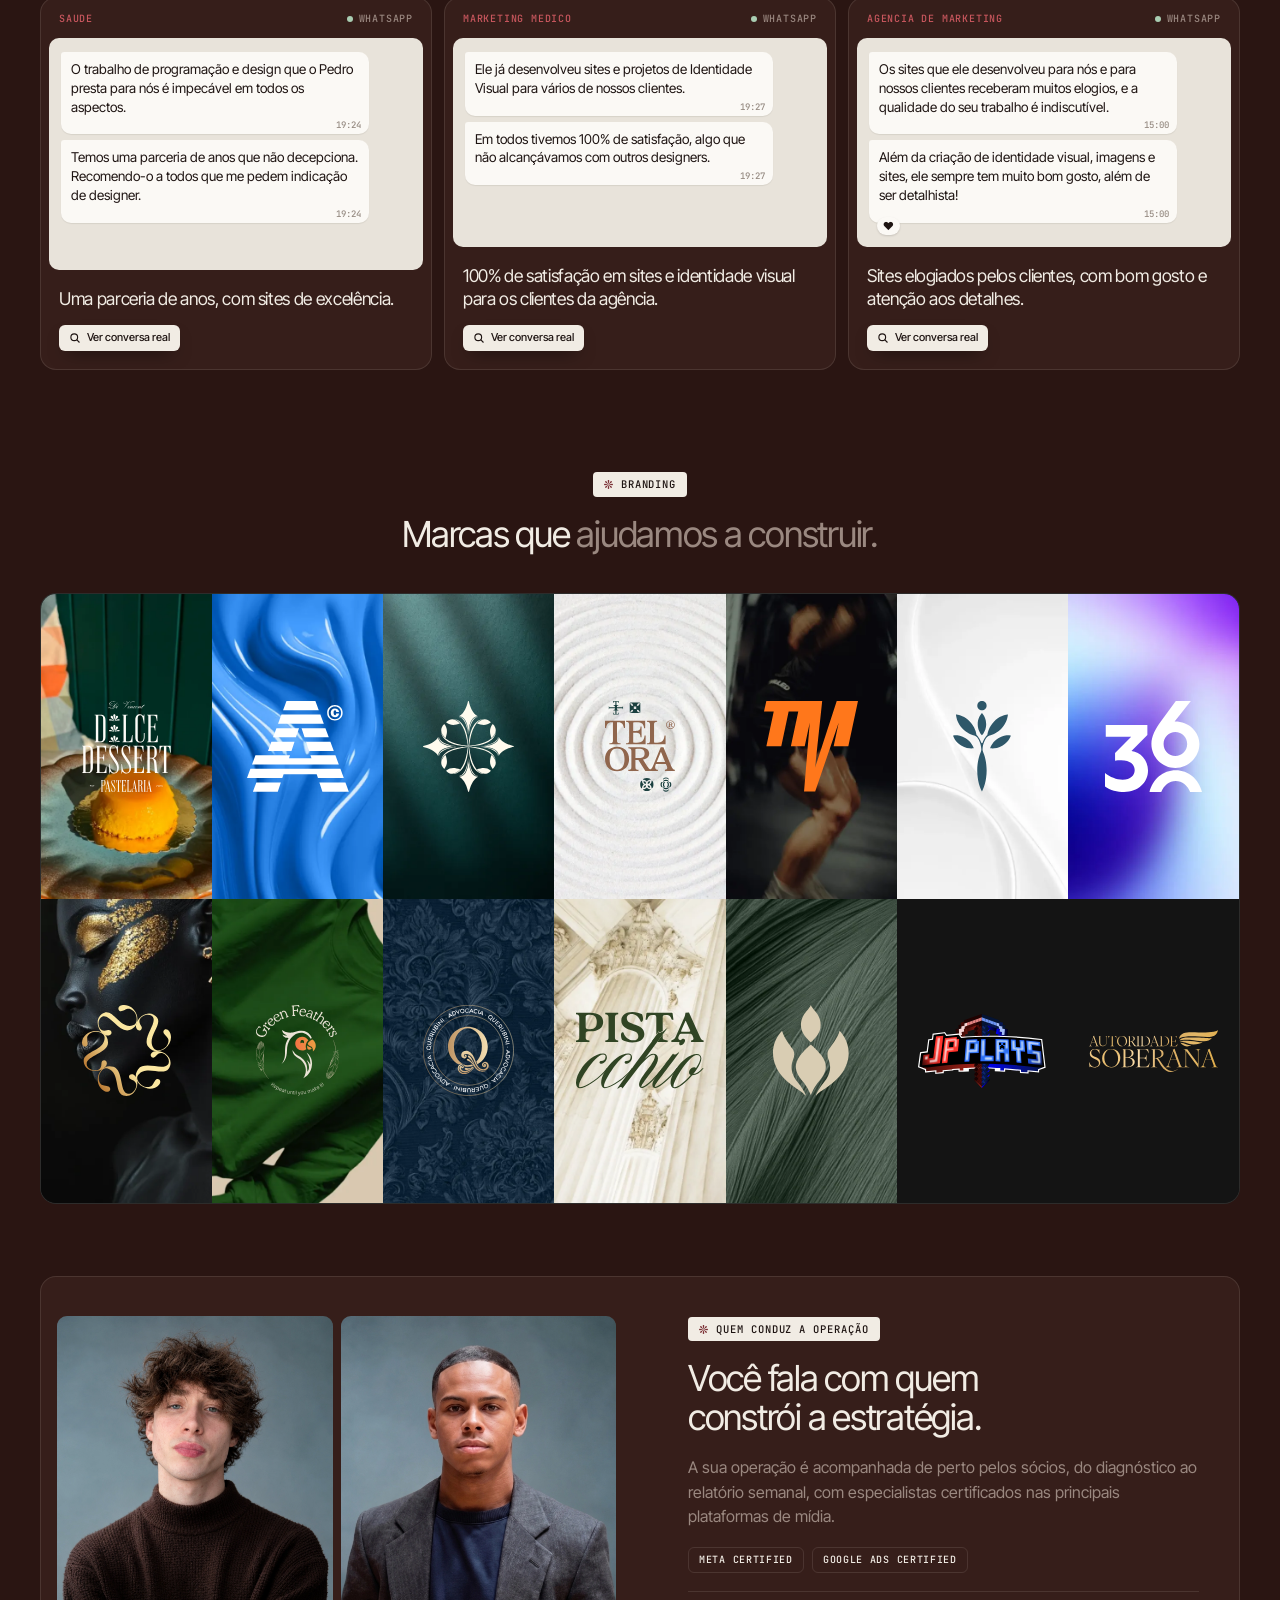
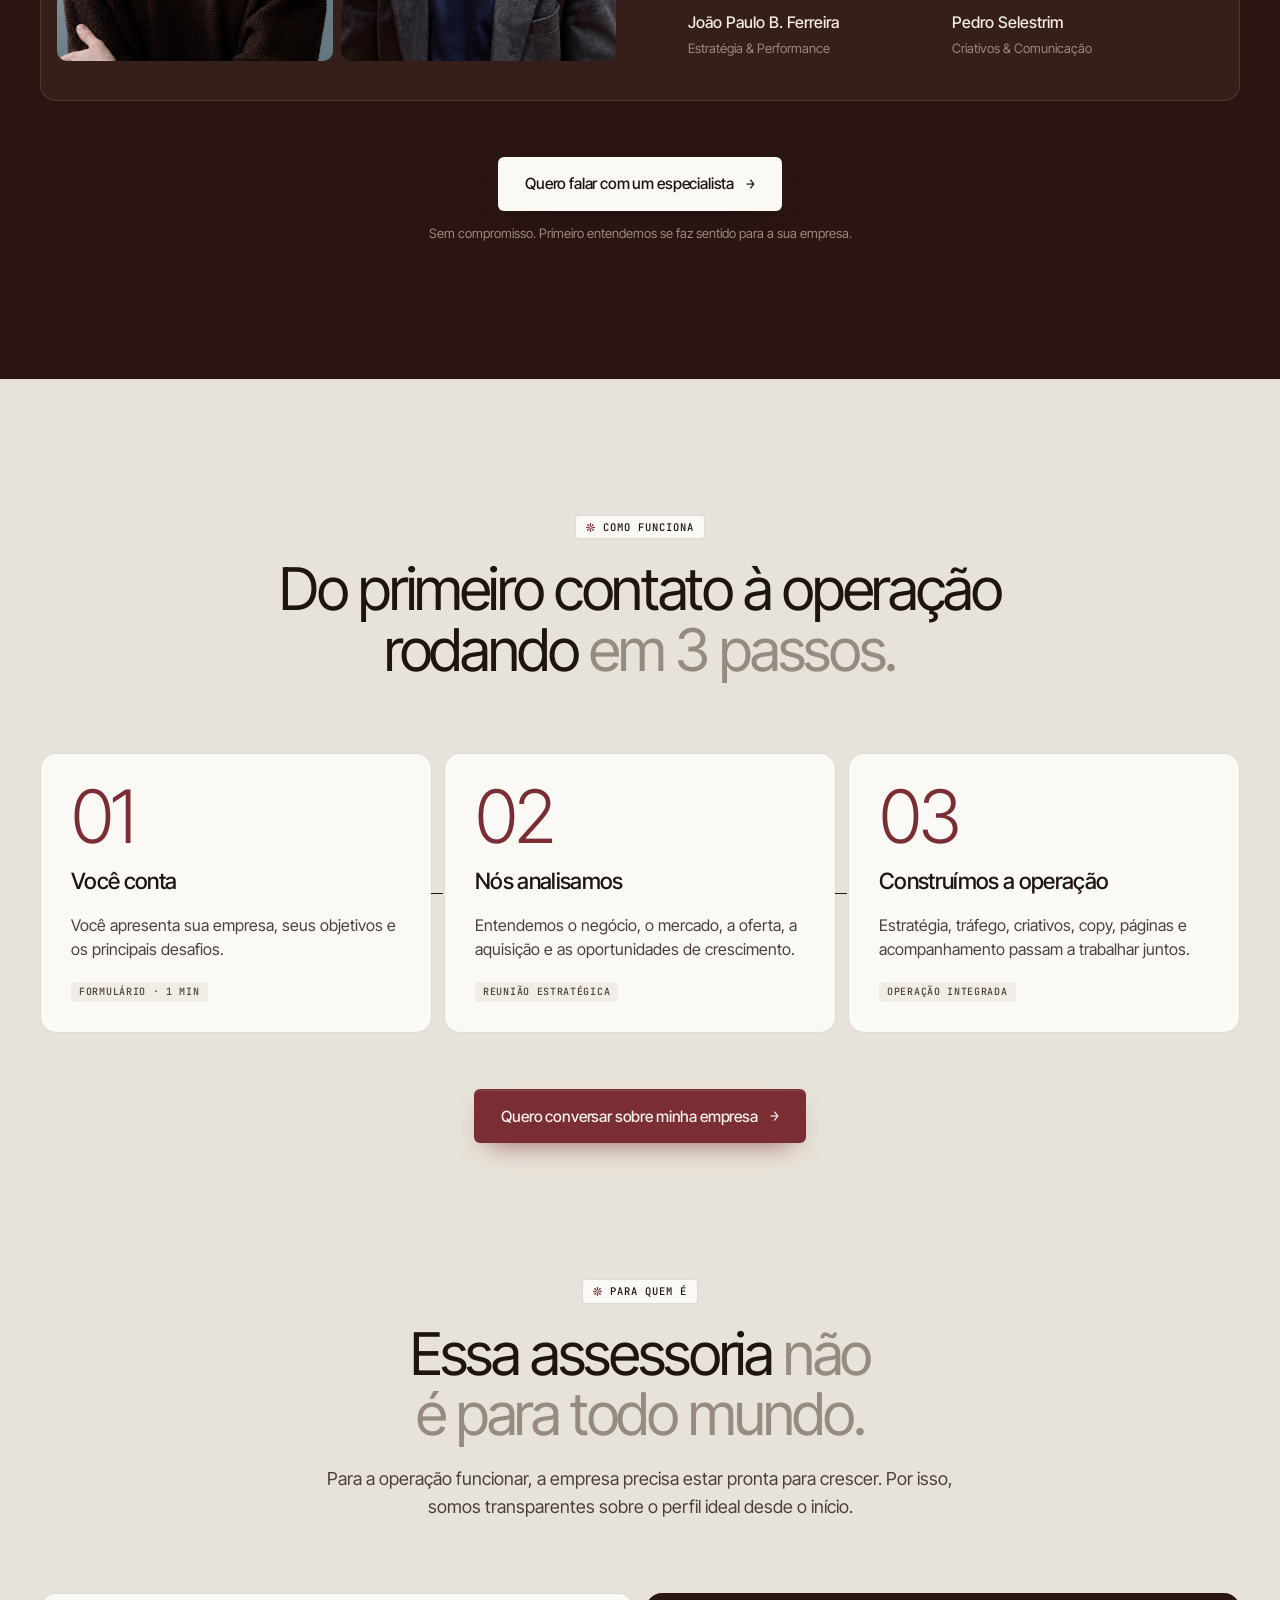
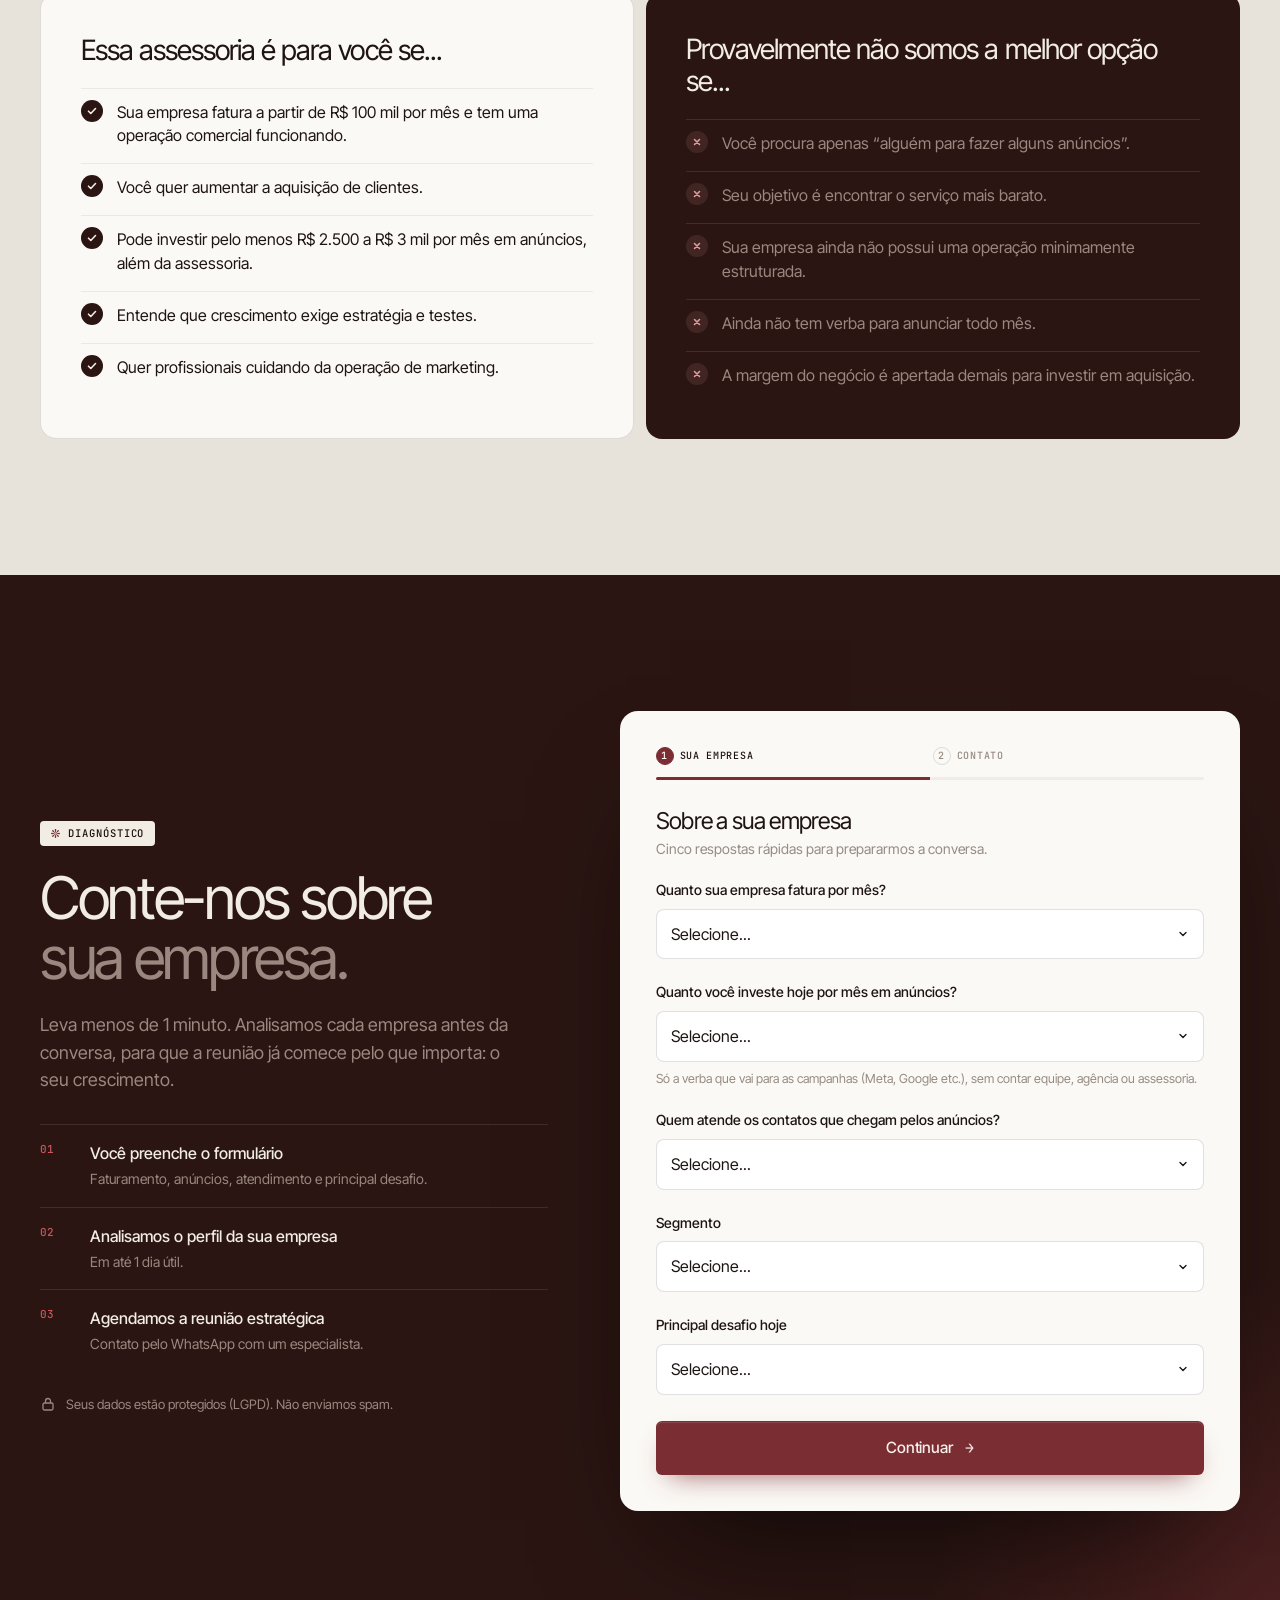
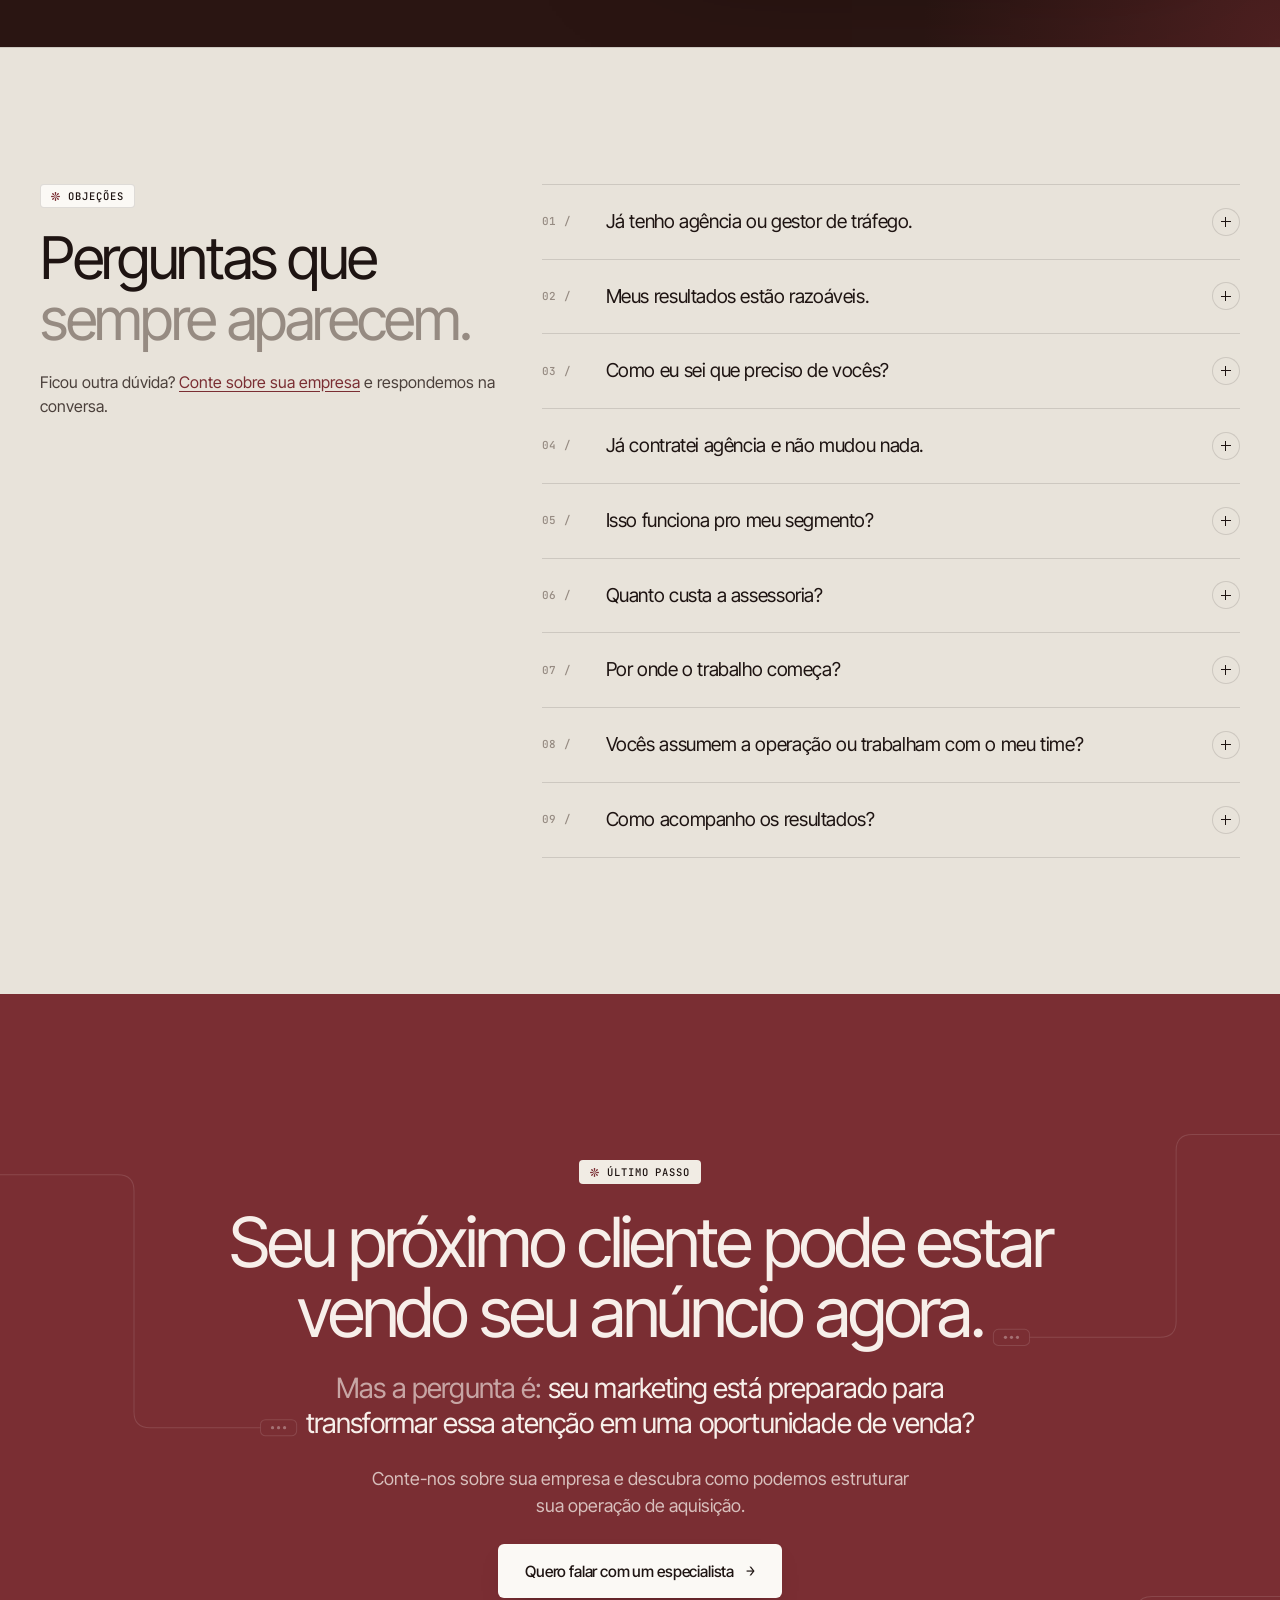
==== commit a65cf619: "CRM: escada de qualificação desqualificado → lead → MQL → SQL - Cinco critérios do perfil ideal lido" ====
--- a/index.html
+++ b/index.html
@@ -1521,7 +1521,7 @@
       <h2 class="h2">Conte-nos sobre <span class="mute">sua empresa.</span></h2>
       <p class="lead">Leva menos de 1 minuto. Analisamos cada empresa antes da conversa, para que a reunião já comece pelo que importa: o seu crescimento.</p>
       <ol class="next">
-        <li><span>01</span><div><b>Você preenche o formulário</b><small>Faturamento, verba de anúncios e principal desafio.</small></div></li>
+        <li><span>01</span><div><b>Você preenche o formulário</b><small>Faturamento, anúncios, atendimento e principal desafio.</small></div></li>
         <li><span>02</span><div><b>Analisamos o perfil da sua empresa</b><small>Em até 1 dia útil.</small></div></li>
         <li><span>03</span><div><b>Agendamos a reunião estratégica</b><small>Contato pelo WhatsApp com um especialista.</small></div></li>
       </ol>
@@ -1538,7 +1538,7 @@
       <form id="lead-form" novalidate>
         <!-- Etapa 1: qualificação (respostas rápidas, em listas) -->
         <div class="fstep" data-step="1">
-          <p class="fstep-h">Sobre a sua empresa<small>Quatro respostas rápidas para prepararmos a conversa.</small></p>
+          <p class="fstep-h">Sobre a sua empresa<small>Cinco respostas rápidas para prepararmos a conversa.</small></p>
           <div class="field">
             <label for="f-fat">Quanto sua empresa fatura por mês?</label>
             <select class="input" id="f-fat" name="faturamento" required>
@@ -1556,7 +1556,8 @@
             <label for="f-inv">Quanto você investe hoje por mês em anúncios?</label>
             <select class="input" id="f-inv" name="investimento" required aria-describedby="f-inv-dica">
               <option value="" disabled selected>Selecione...</option>
-              <option value="nao-investe">Ainda não invisto em anúncios</option>
+              <option value="nunca">Nunca investi em anúncios</option>
+              <option value="parou">Já investi, mas estou parado agora</option>
               <option value="ate-2500">Até R$ 2.500</option>
               <option value="2500-5k">De R$ 2.500 a R$ 5 mil</option>
               <option value="5-10k">De R$ 5 mil a R$ 10 mil</option>
@@ -1565,6 +1566,16 @@
               <option value="50k+">Mais de R$ 50 mil</option>
             </select>
             <small class="field-dica" id="f-inv-dica">Só a verba que vai para as campanhas (Meta, Google etc.), sem contar equipe, agência ou assessoria.</small>
+          </div>
+          <div class="field">
+            <label for="f-atend">Quem atende os contatos que chegam pelos anúncios?</label>
+            <select class="input" id="f-atend" name="atendimento" required>
+              <option value="" disabled selected>Selecione...</option>
+              <option value="processo">Equipe comercial com processo definido (CRM, follow-up)</option>
+              <option value="equipe">Uma pessoa ou equipe dedicada, sem processo definido</option>
+              <option value="dono">Eu mesmo(a) ou alguém da equipe, quando dá</option>
+              <option value="ninguem">Ainda não temos quem atenda</option>
+            </select>
           </div>
           <div class="field">
             <label for="f-seg">Segmento</label>
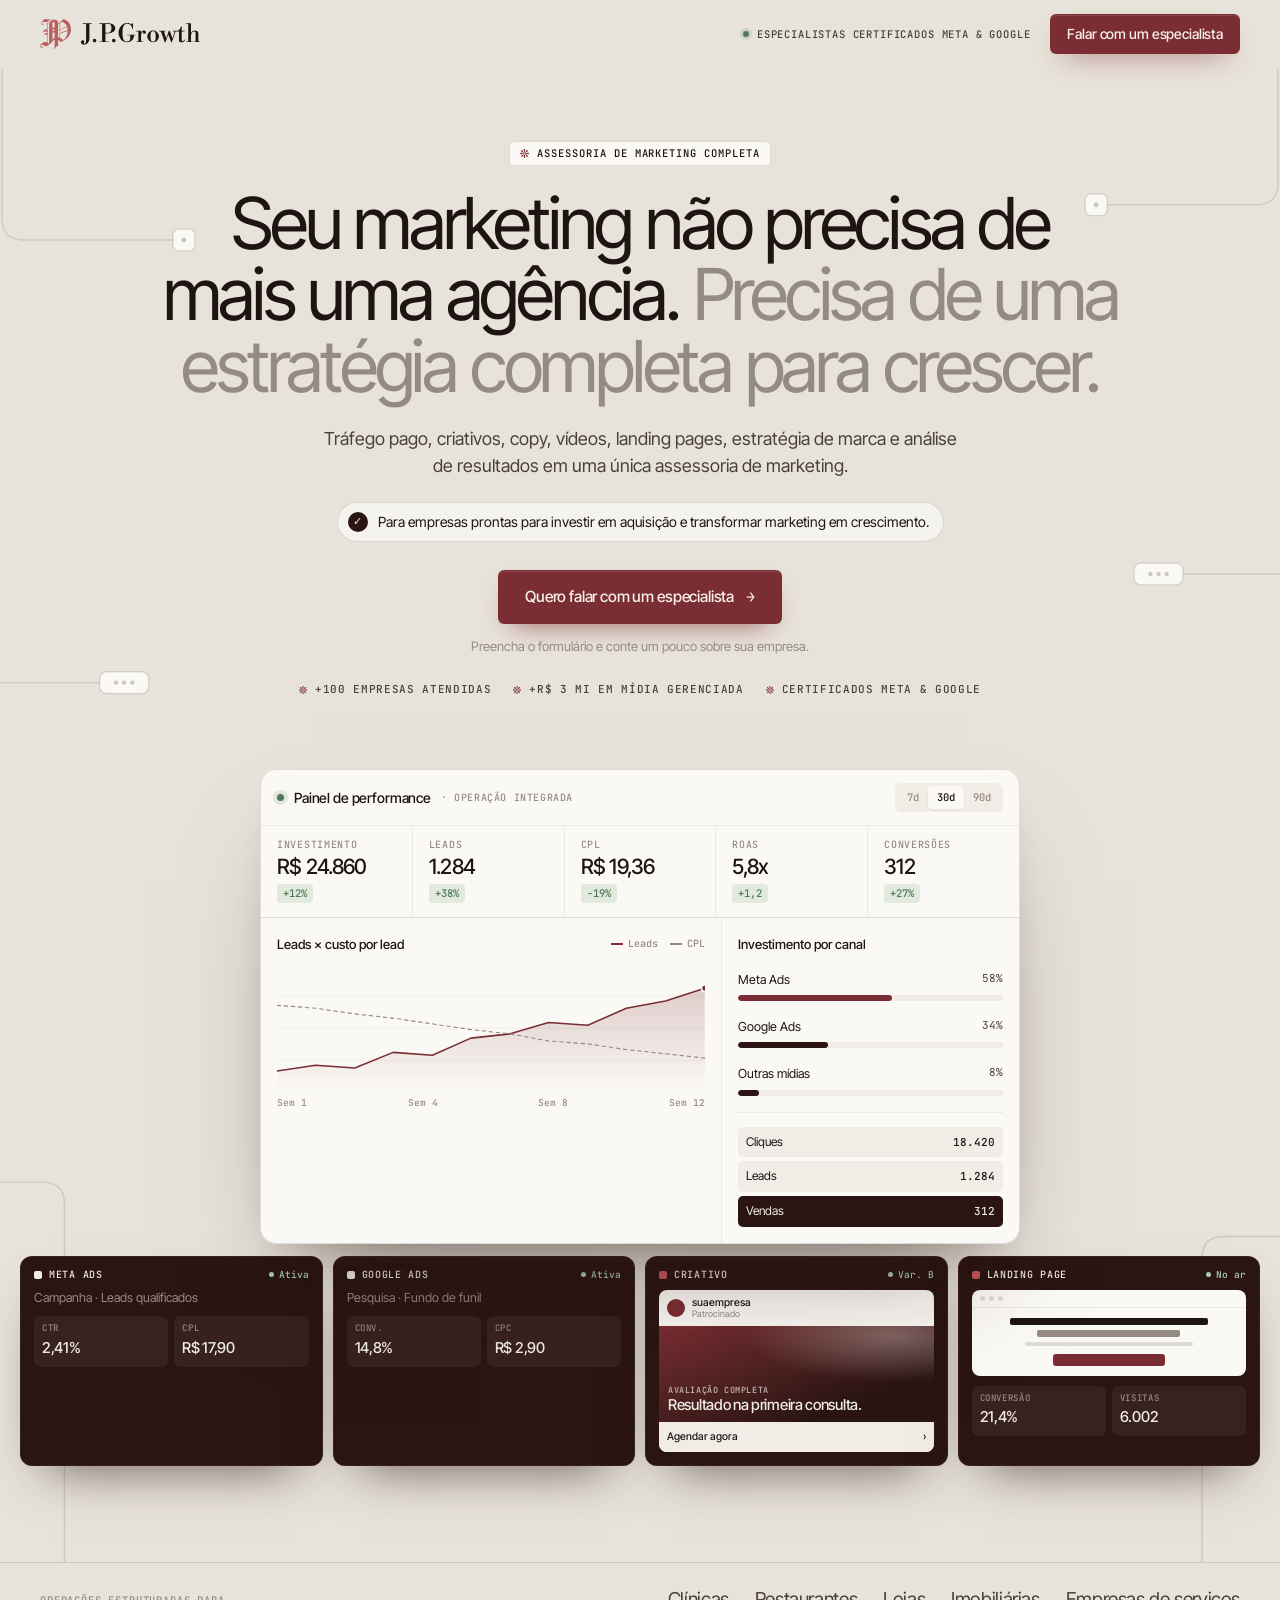
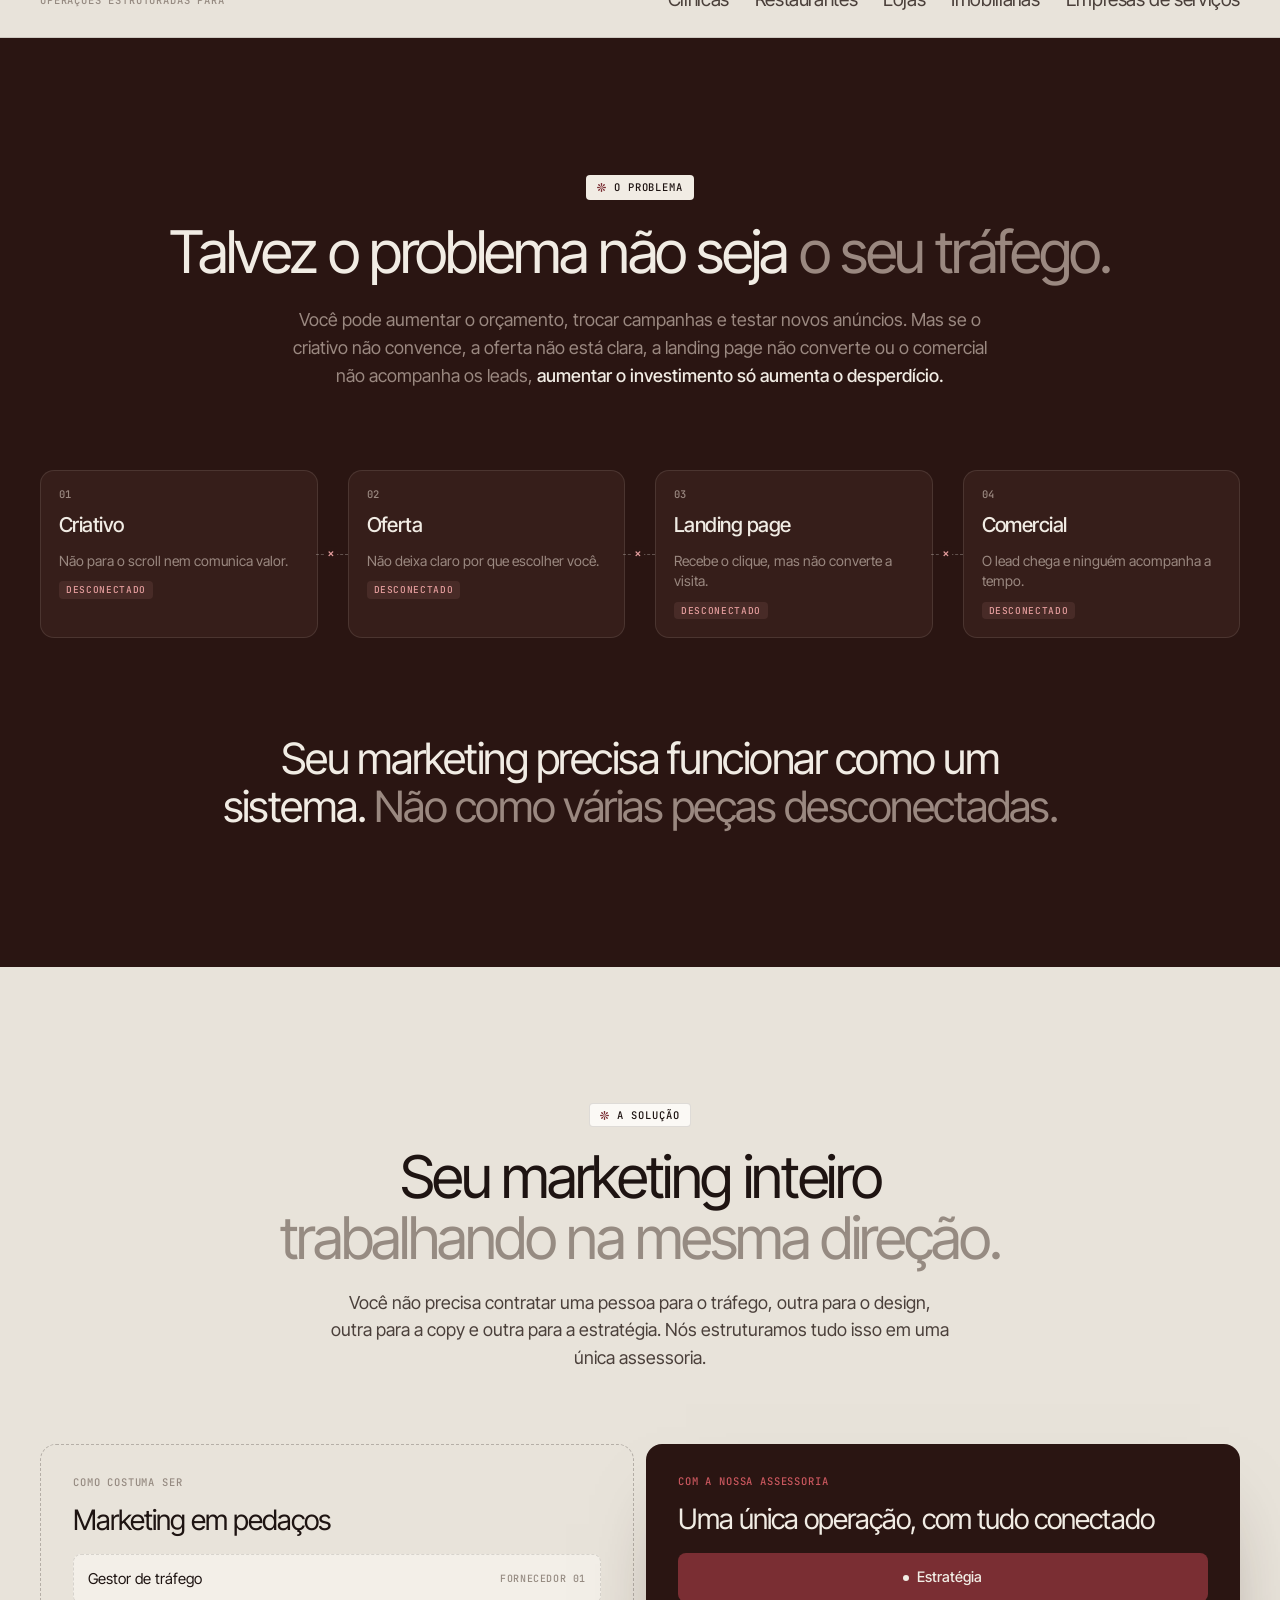
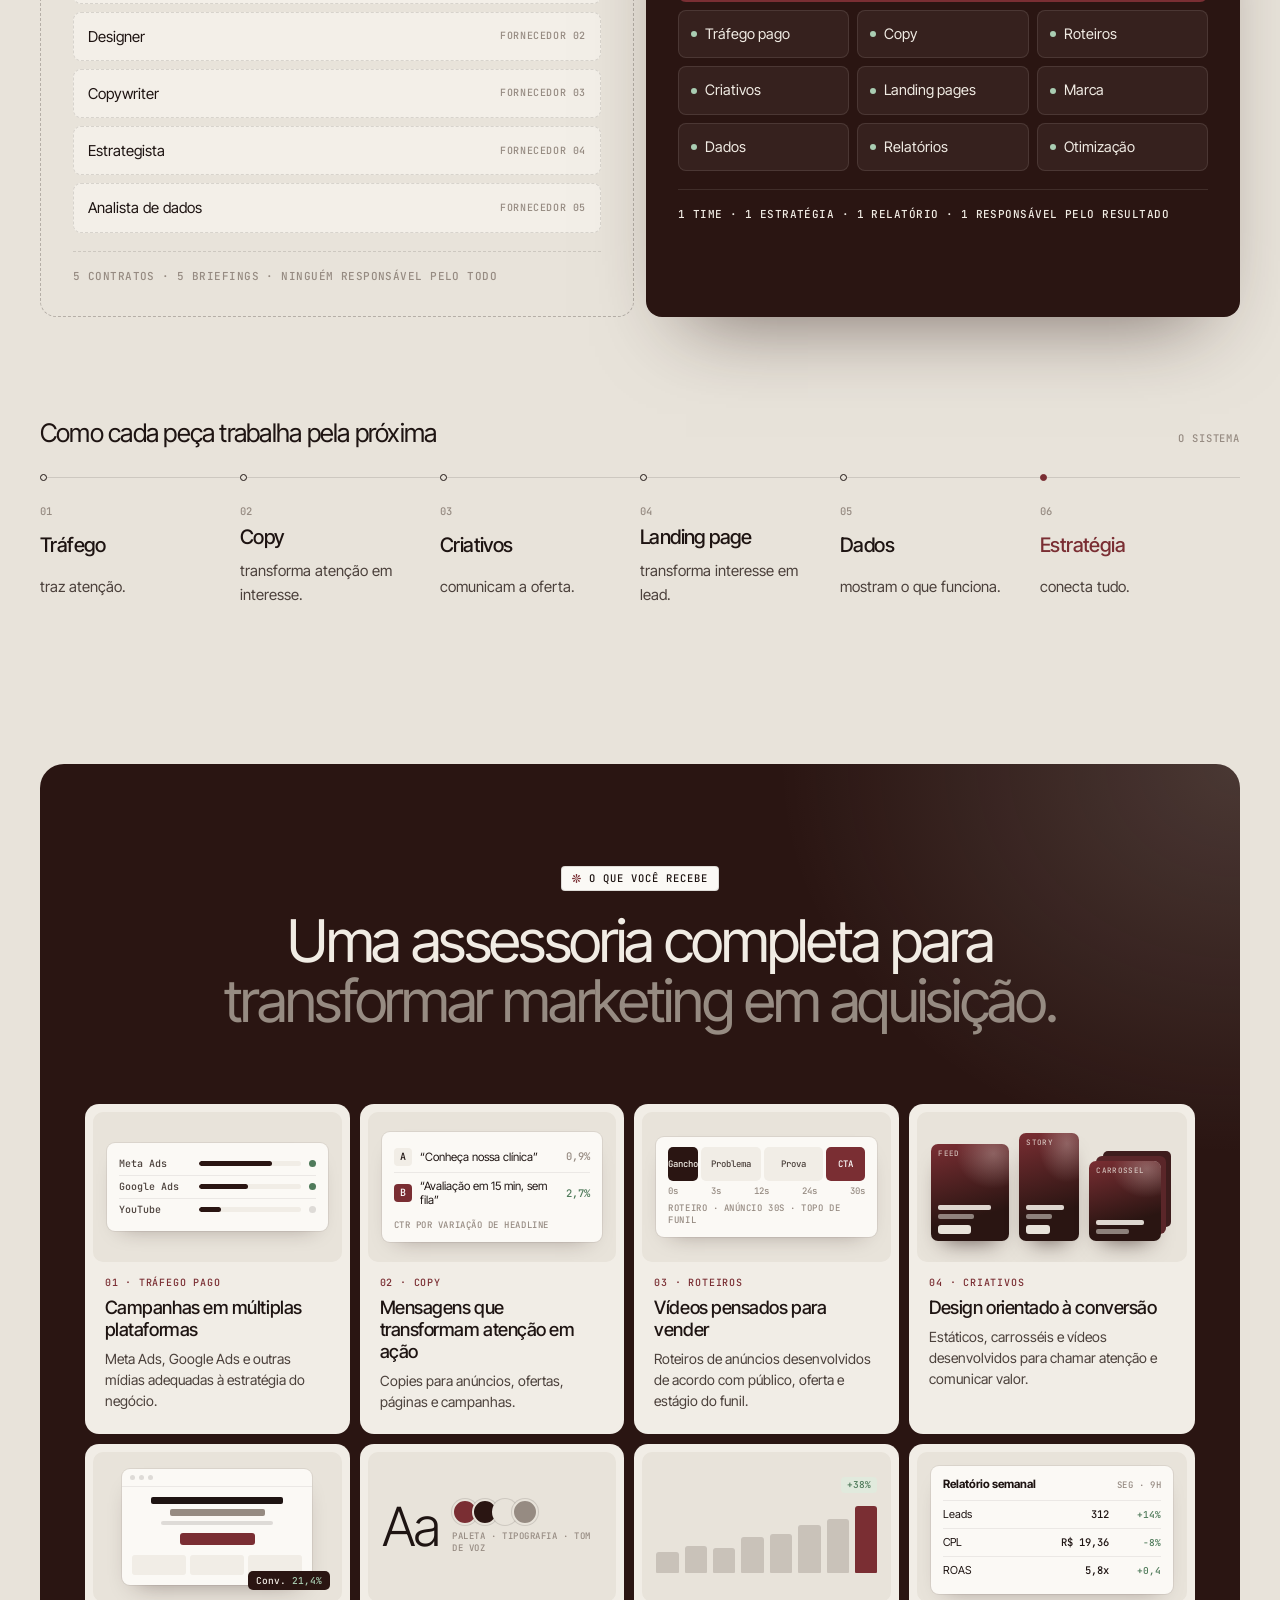
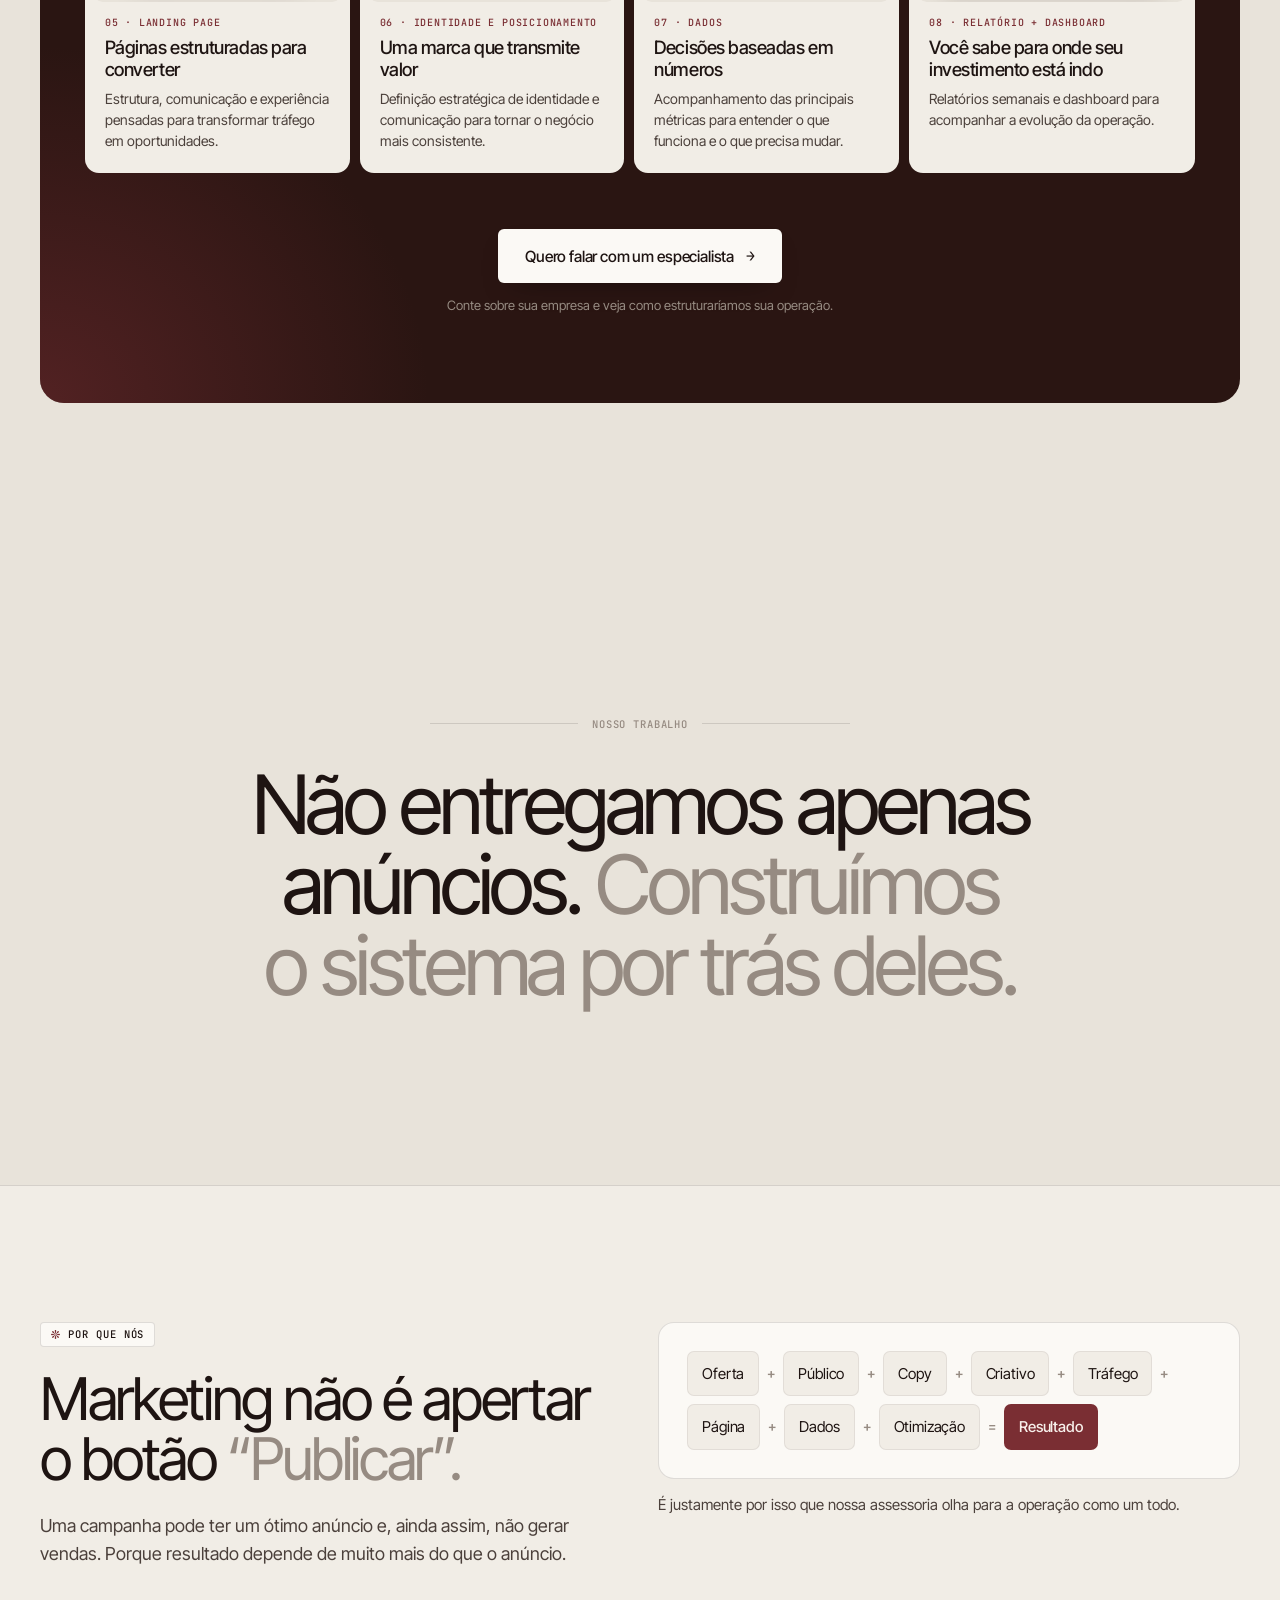
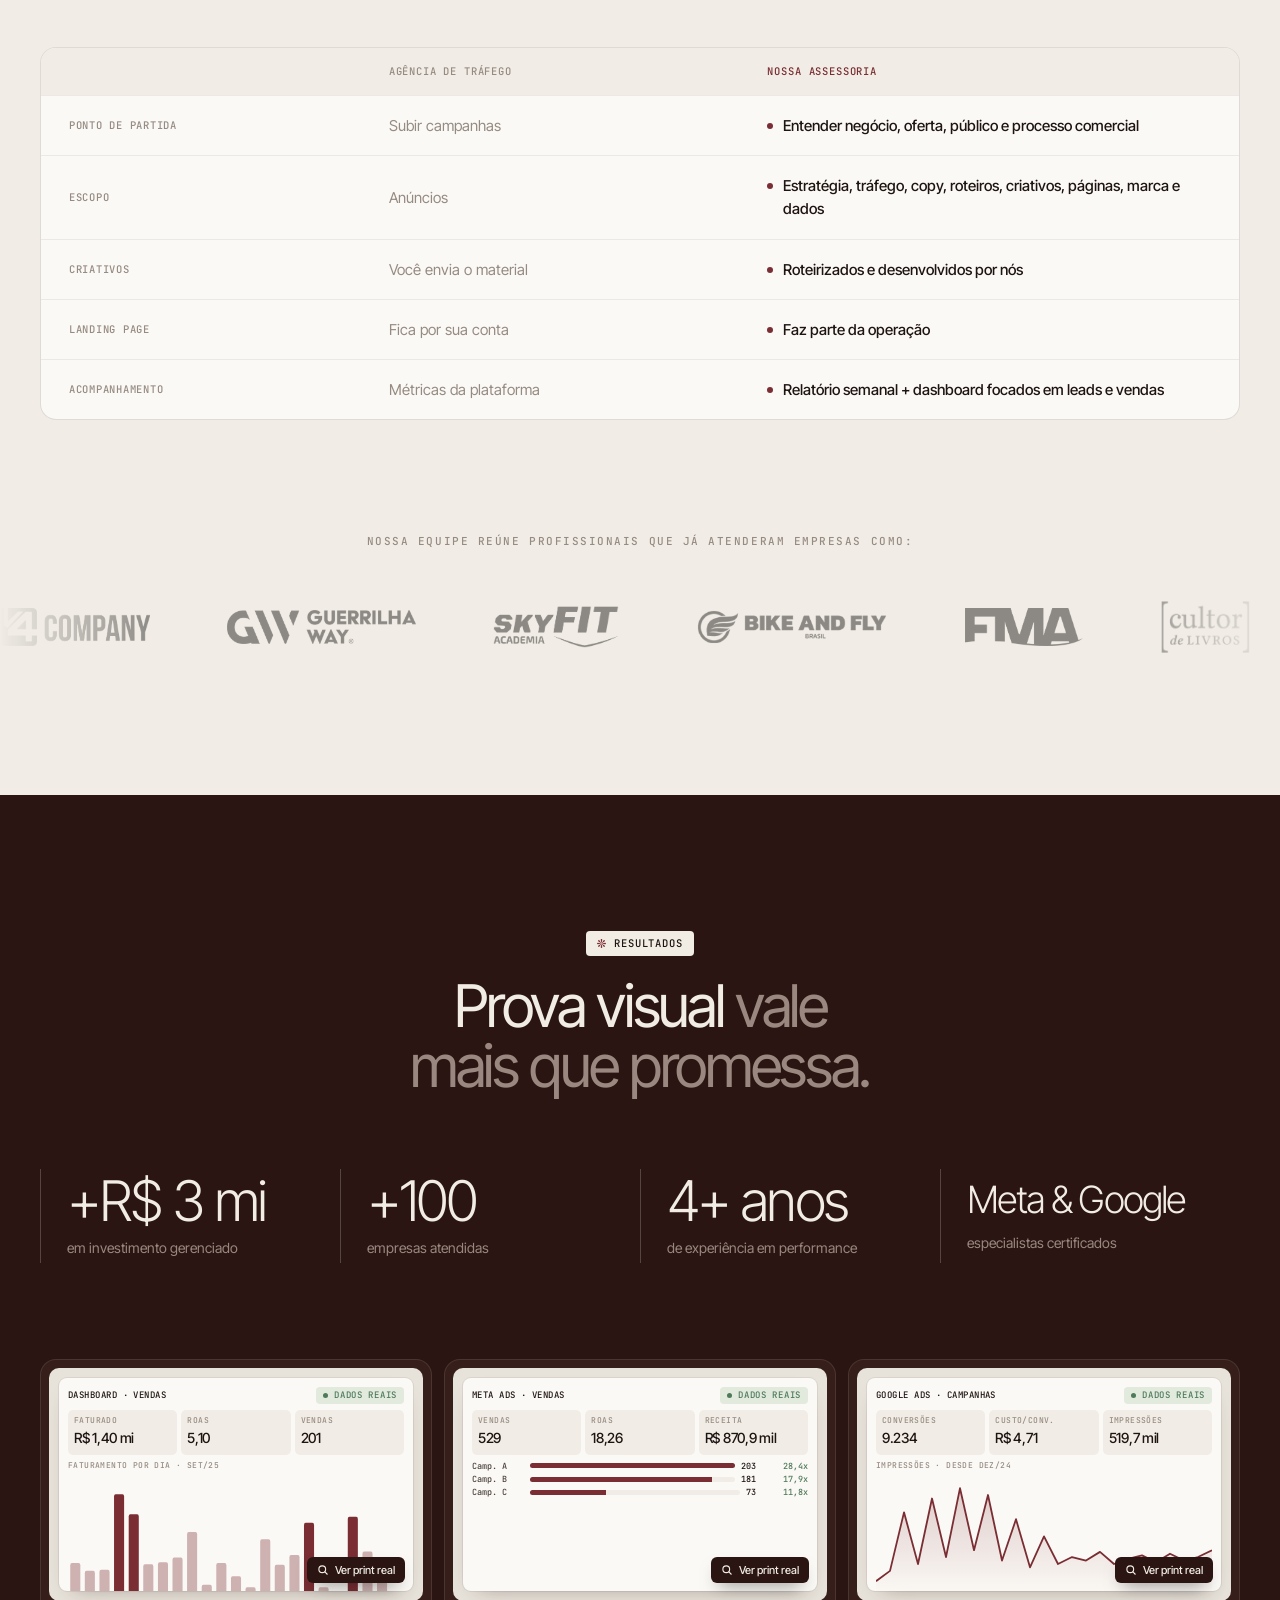
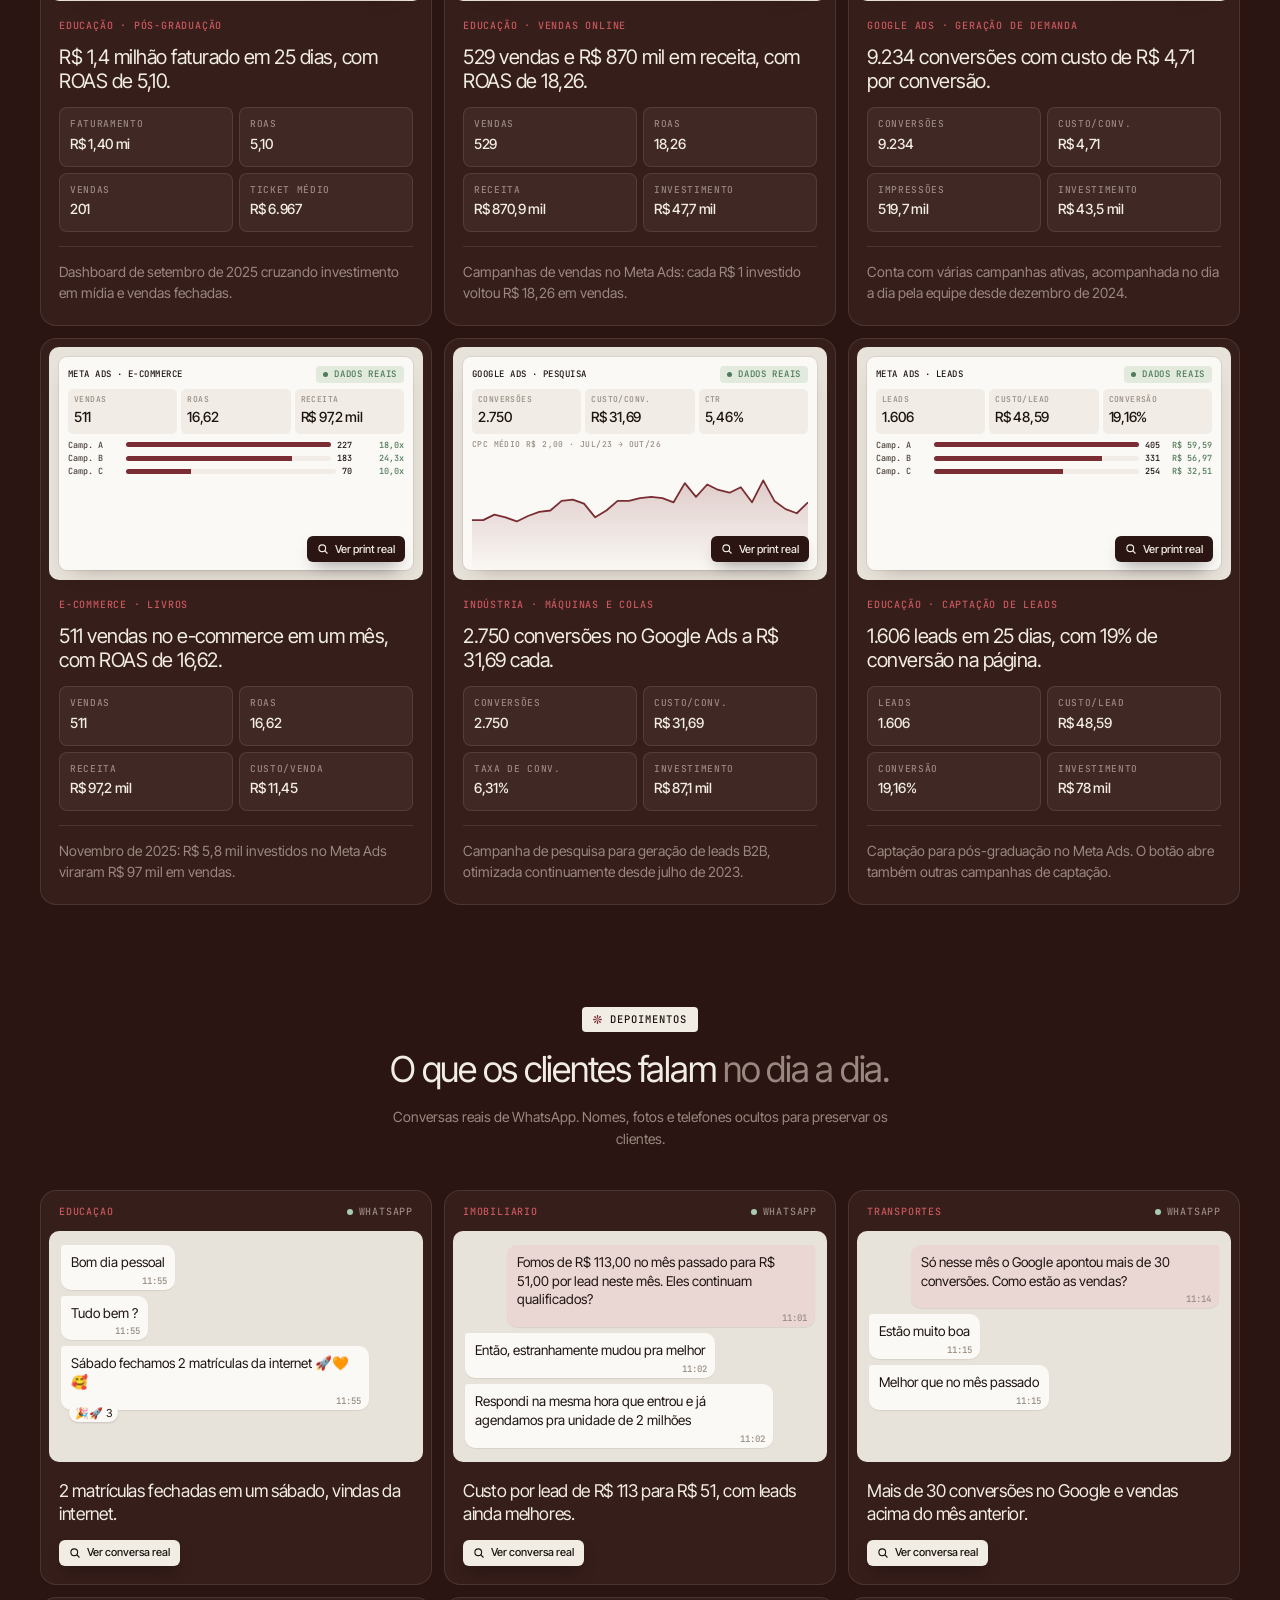
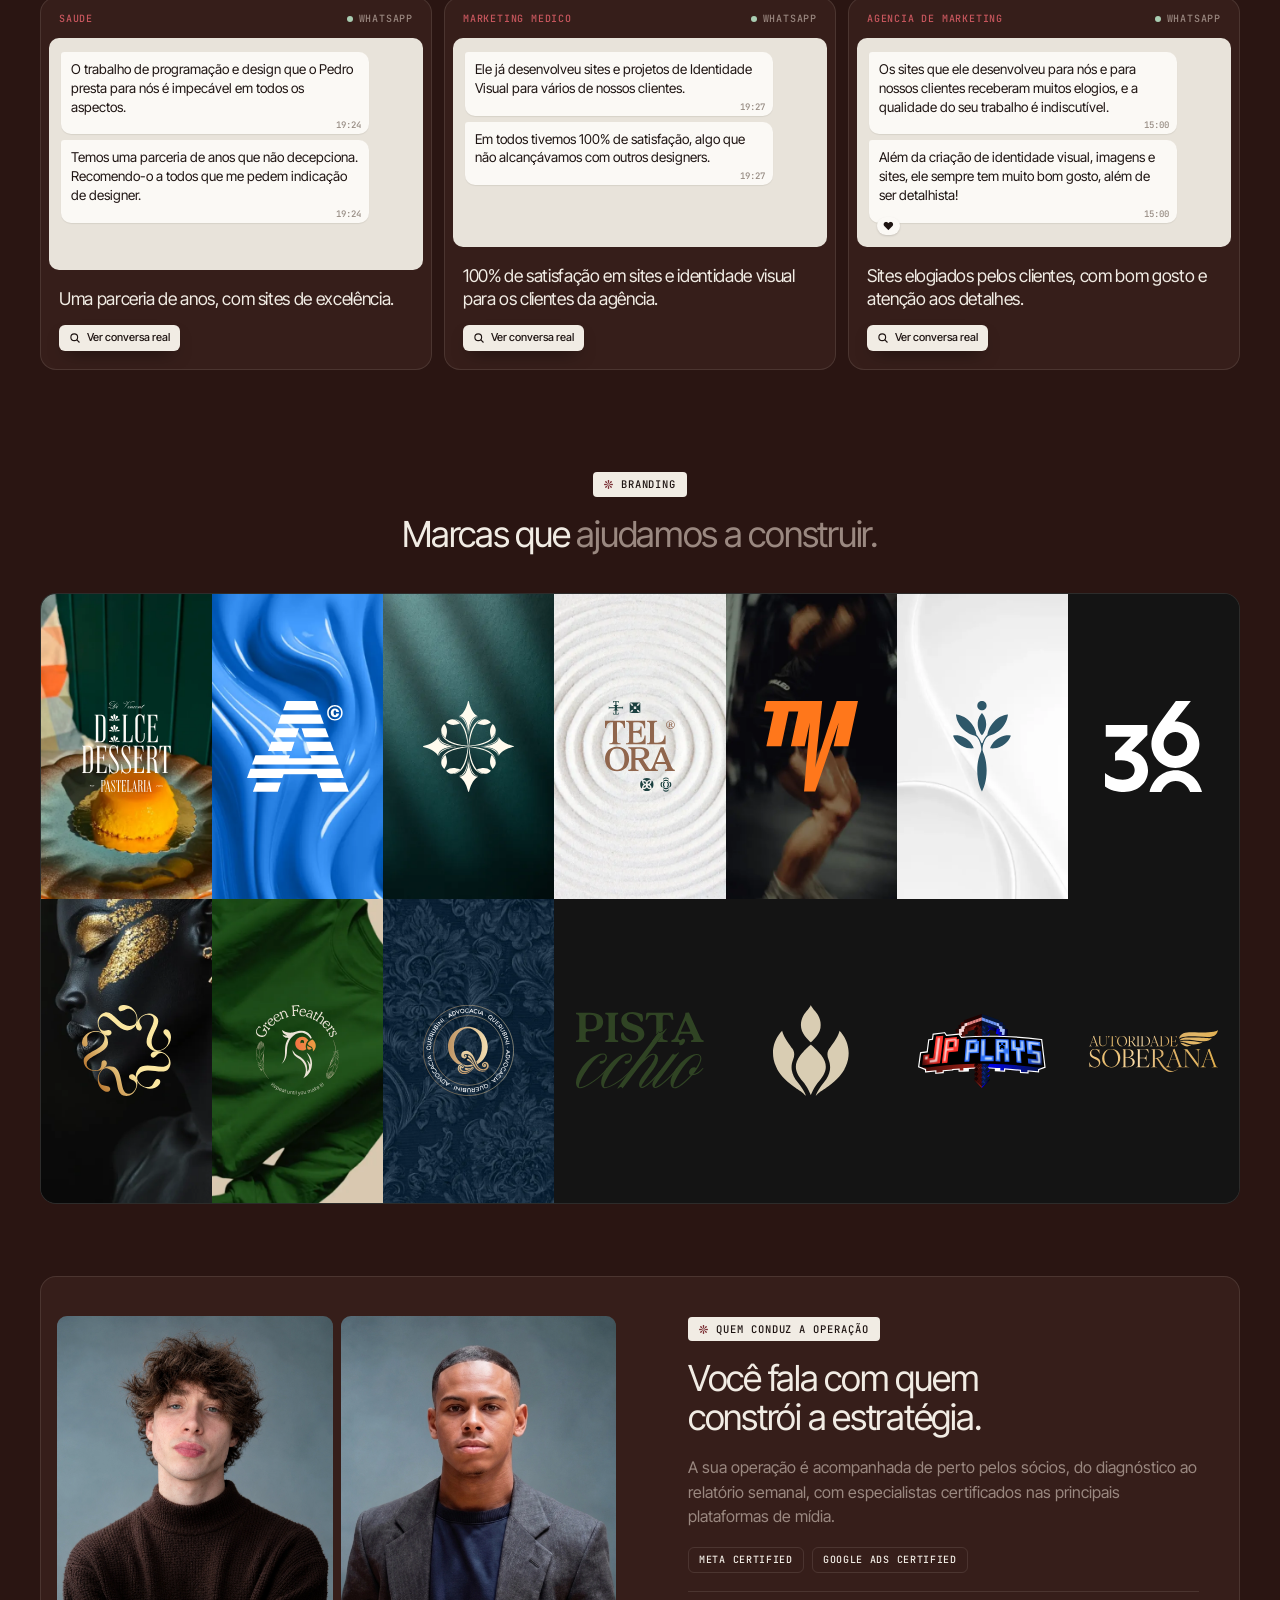
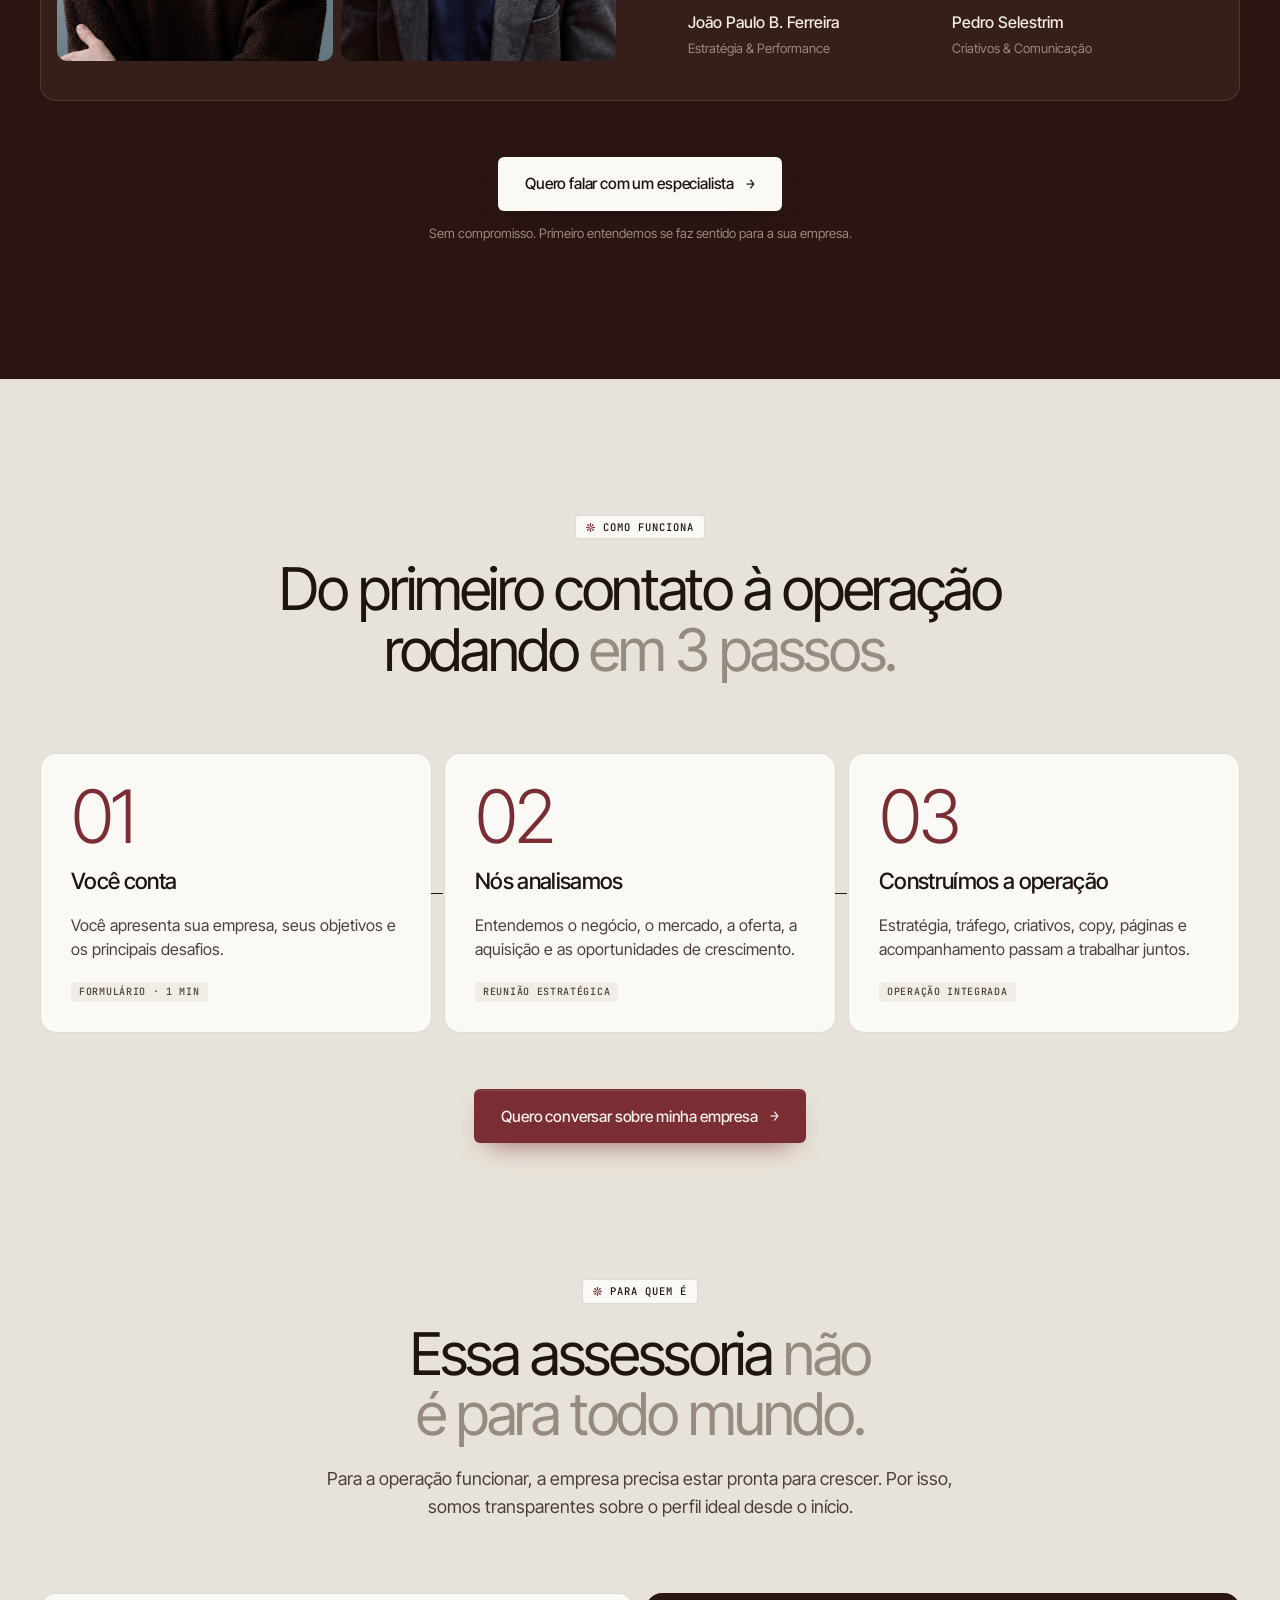
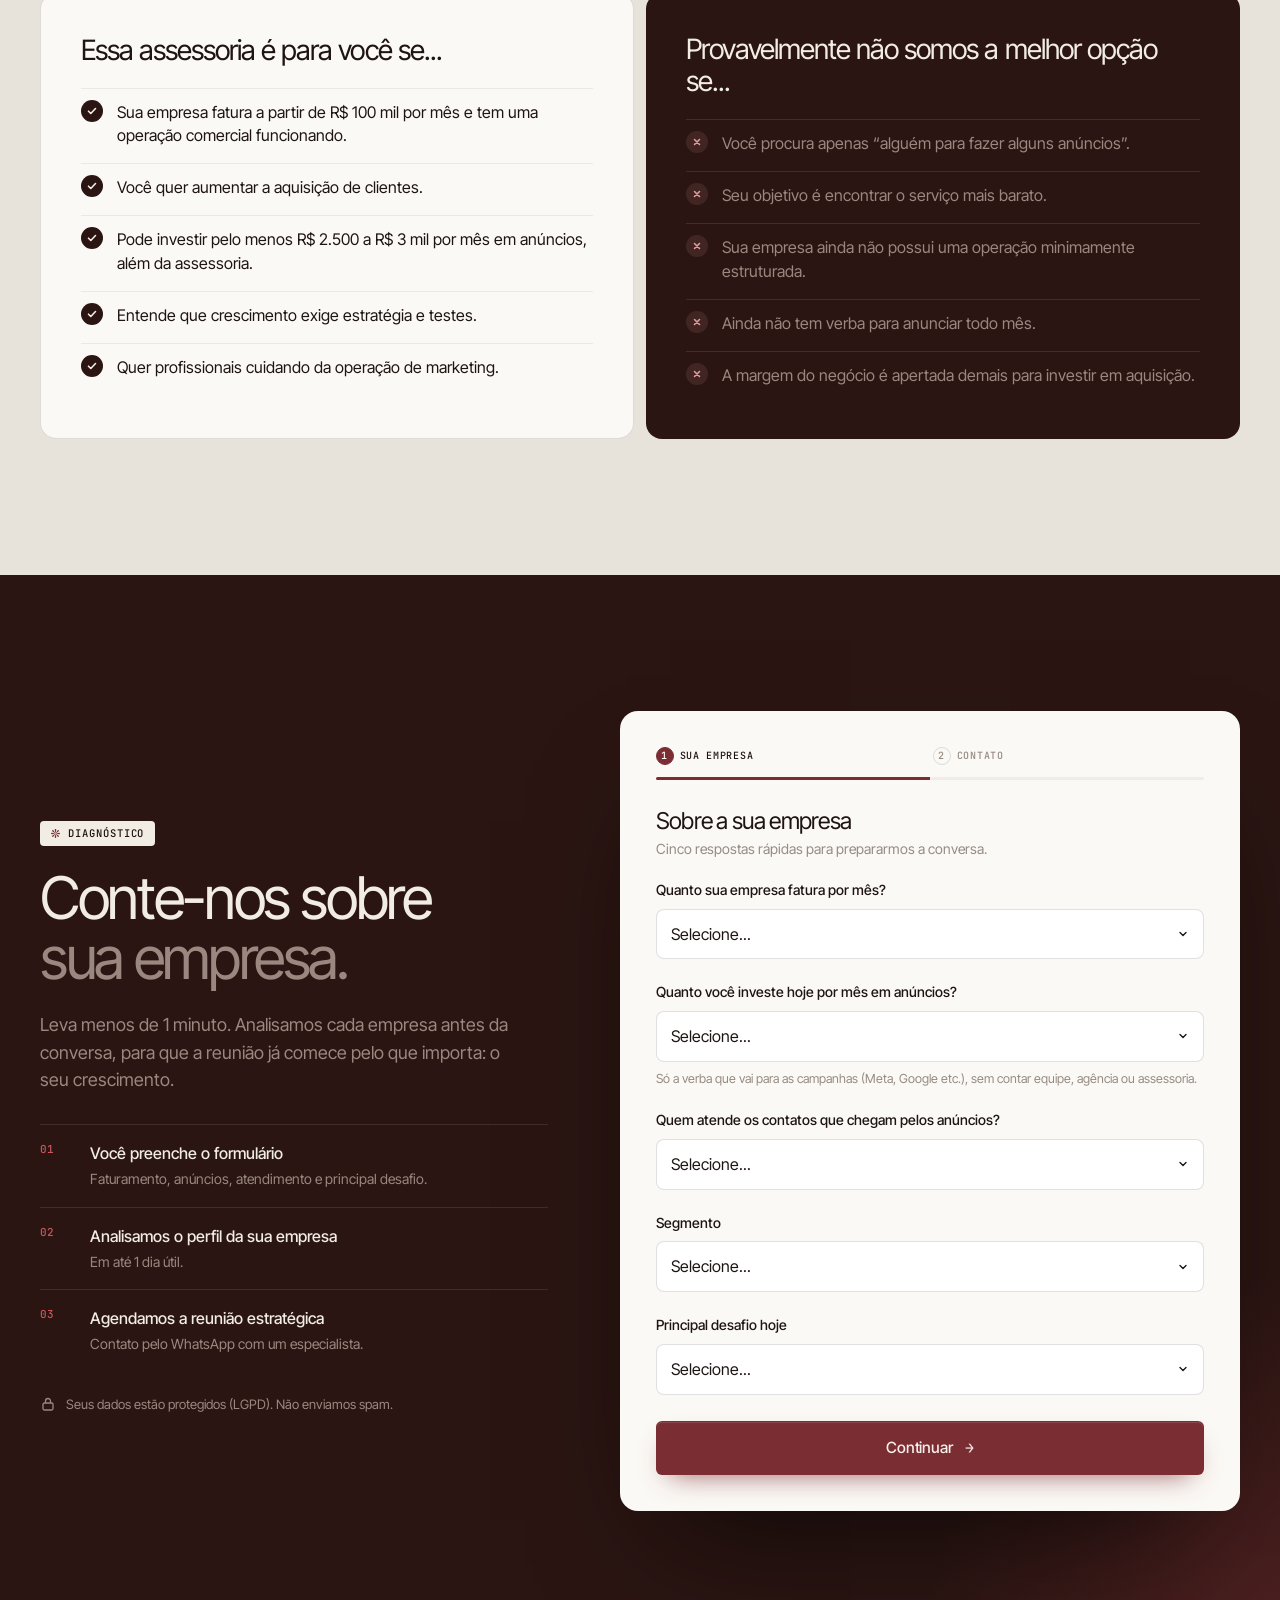
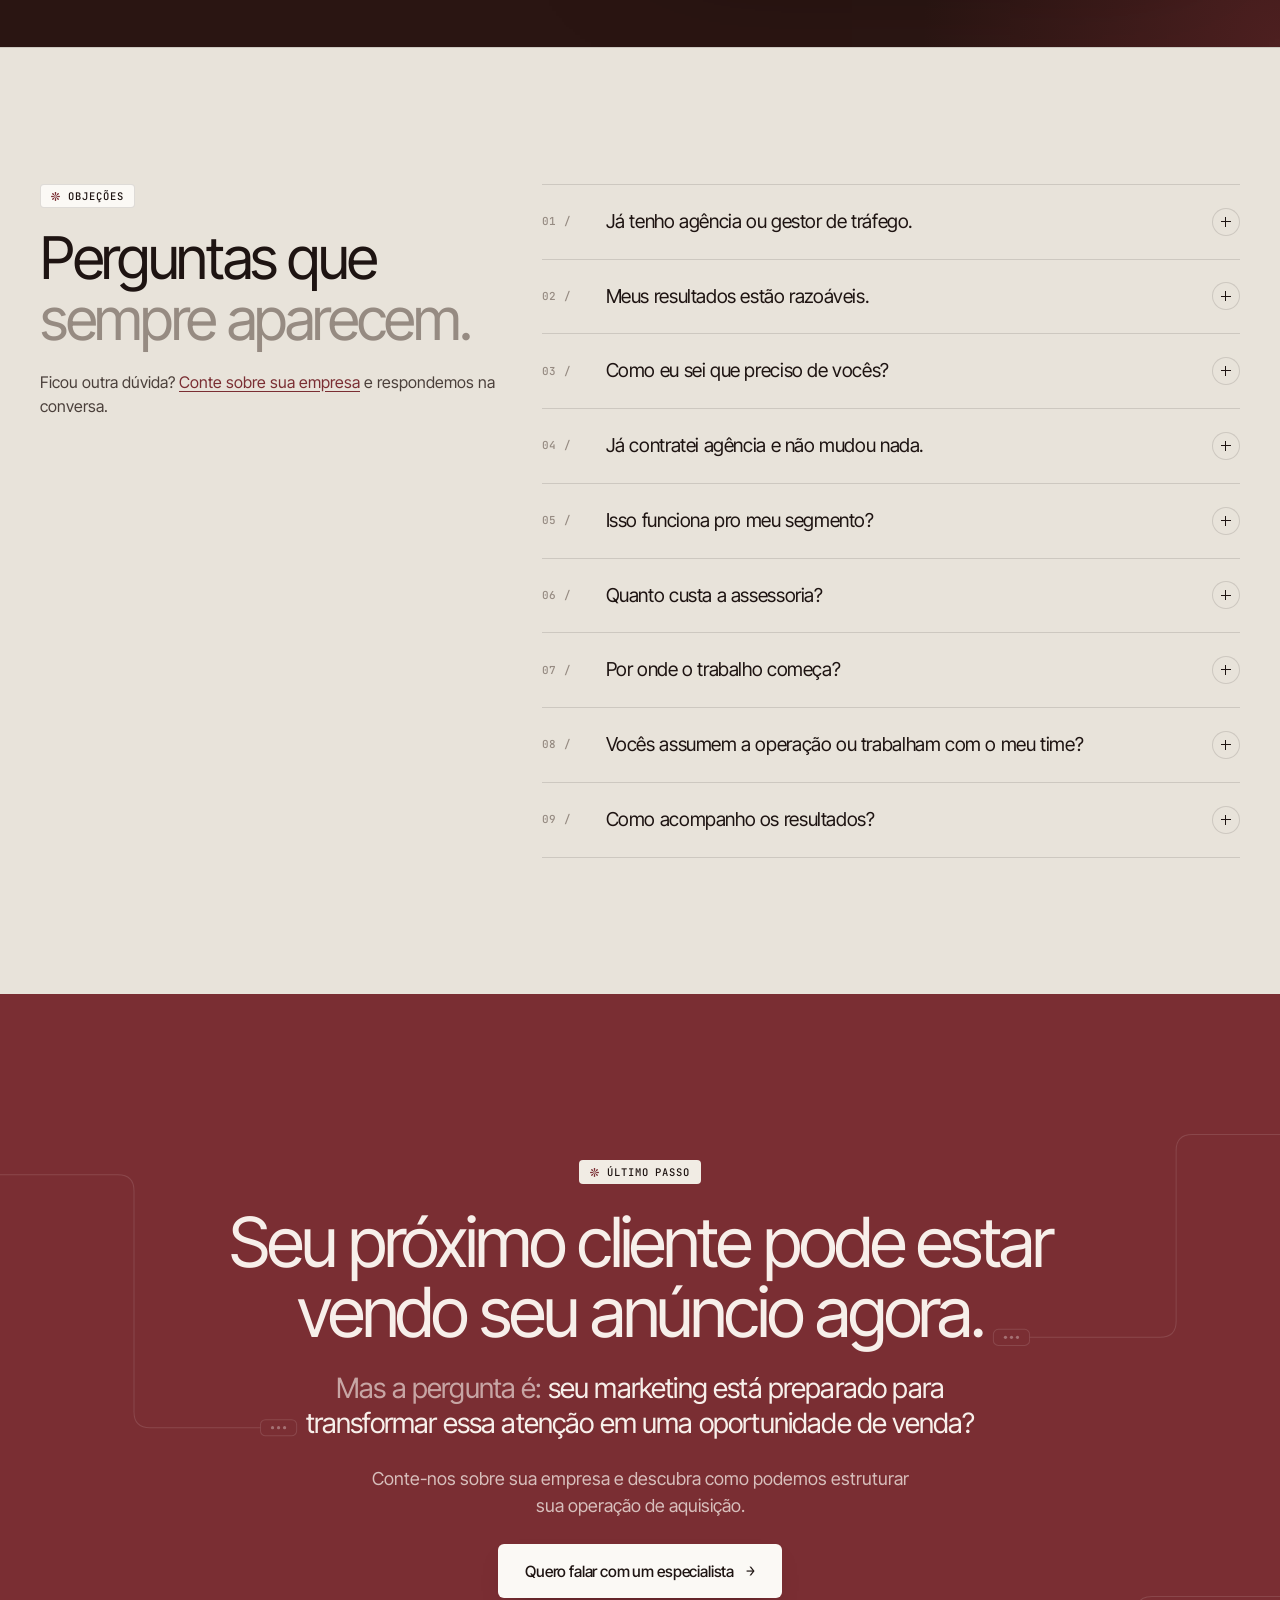
==== commit 2b16c941: "LP: Microsoft Clarity na landing page (não no CRM) - Script do projeto z4g1pp06tm no head do index.h" ====
--- a/index.html
+++ b/index.html
@@ -704,6 +704,14 @@
 .mcta.show{transform:none}
 @media (min-width:768px){.mcta{display:none}}
 </style>
+<!-- Microsoft Clarity (mapas de calor e gravações de sessão). Só nesta página, nunca no CRM. -->
+<script type="text/javascript">
+    (function(c,l,a,r,i,t,y){
+        c[a]=c[a]||function(){(c[a].q=c[a].q||[]).push(arguments)};
+        t=l.createElement(r);t.async=1;t.src="https://www.clarity.ms/tag/"+i;
+        y=l.getElementsByTagName(r)[0];y.parentNode.insertBefore(t,y);
+    })(window, document, "clarity", "script", "z4g1pp06tm");
+</script>
 </head>
 <body>
 
@@ -1768,7 +1776,10 @@
   const $ = (s, c = document) => c.querySelector(s);
   const $$ = (s, c = document) => [...c.querySelectorAll(s)];
   window.dataLayer = window.dataLayer || [];
-  const track = (event, data = {}) => window.dataLayer.push({ event, ...data });
+  const track = (event, data = {}) => {
+    window.dataLayer.push({ event, ...data });
+    if (window.clarity) window.clarity('event', event); // filtra gravações no Clarity (ex.: lead_submit)
+  };
 
   /* Header com fundo ao rolar */
   const topbar = $('.topbar');
@@ -2023,6 +2034,7 @@
         console.info('[LP] Modo de teste: configure FORM_ENDPOINT. Lead:', data);
       }
       $$('[data-retorno]').forEach(p => { p.hidden = p.dataset.retorno !== retorno; });
+      if (window.clarity) window.clarity('set', 'perfil_lead', retorno); // prioridade, padrao ou fora
       track('lead_submit', { lead_fit: retorno, segmento: data.segmento, faturamento: data.faturamento, investimento: data.investimento, variant });
       const firstName = (data.nome || '').trim().split(' ')[0];
       $('[data-name]').textContent = firstName ? `, ${firstName}` : '';
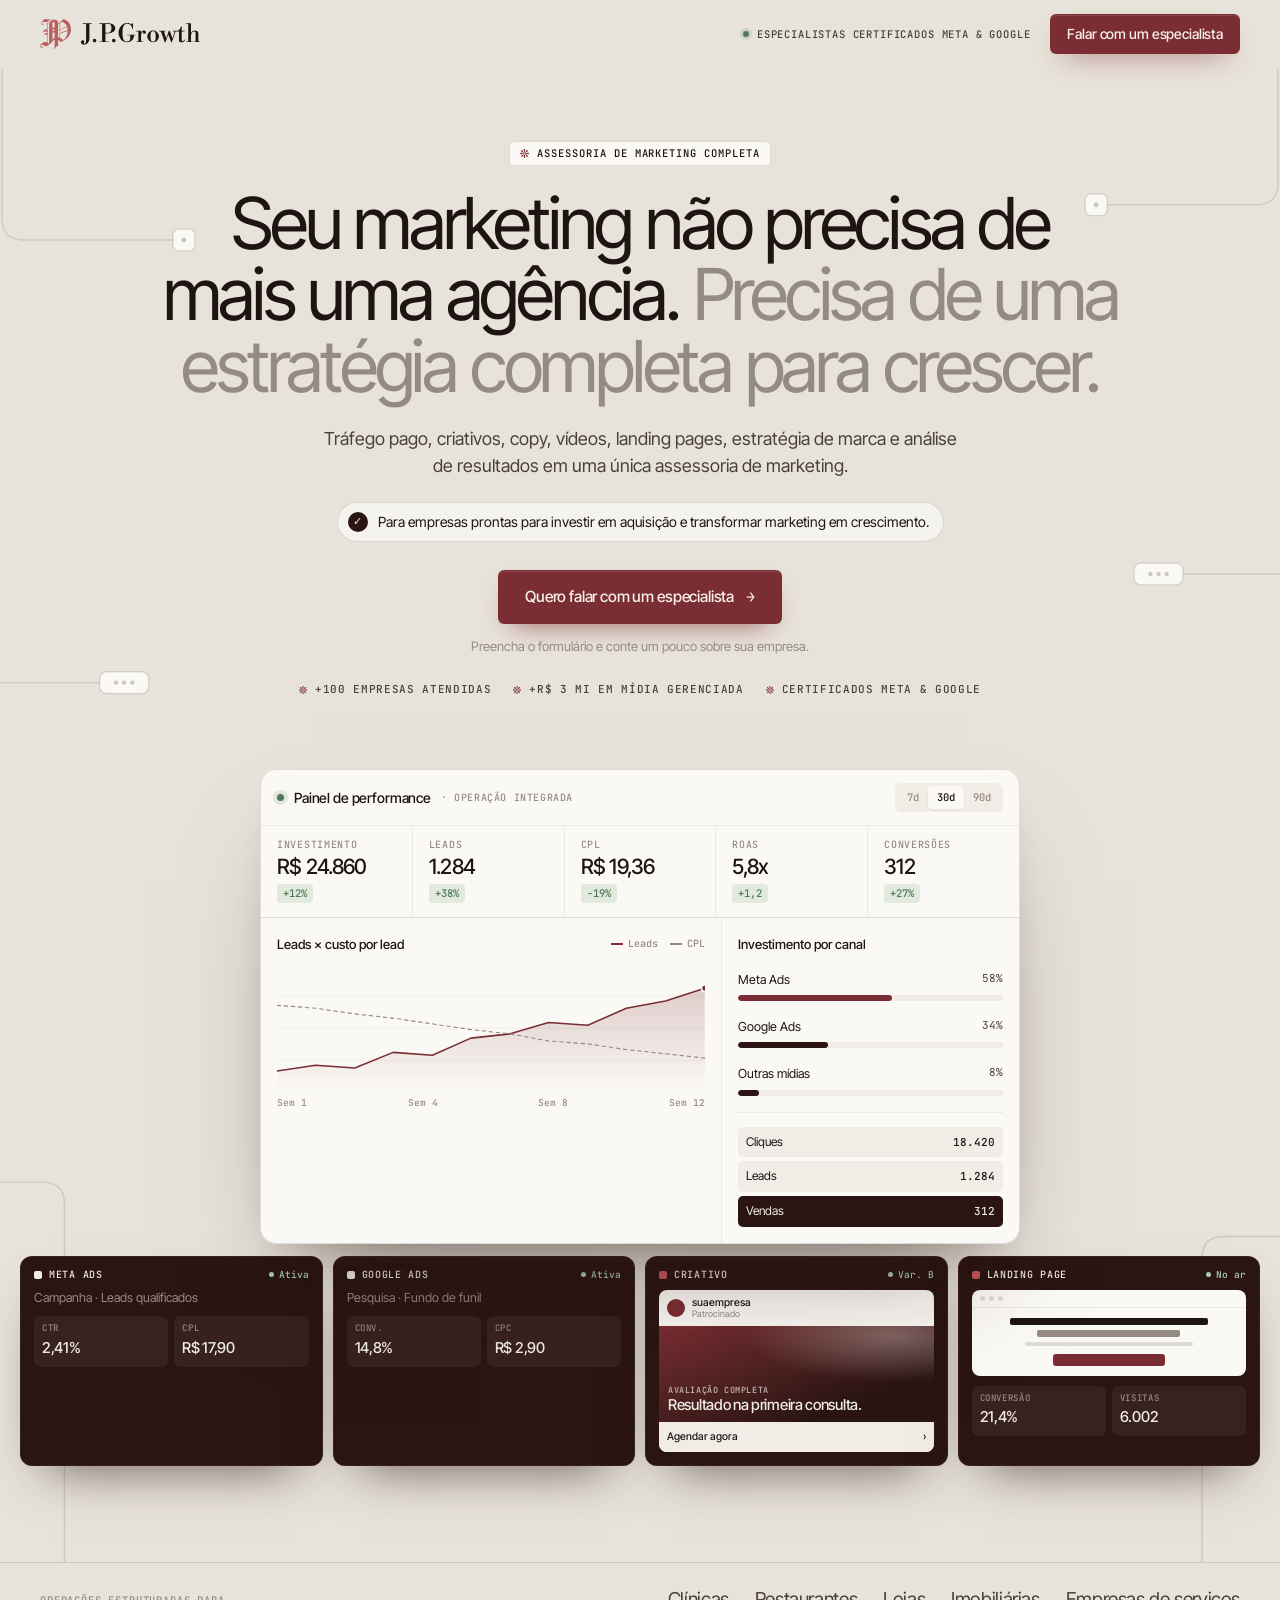
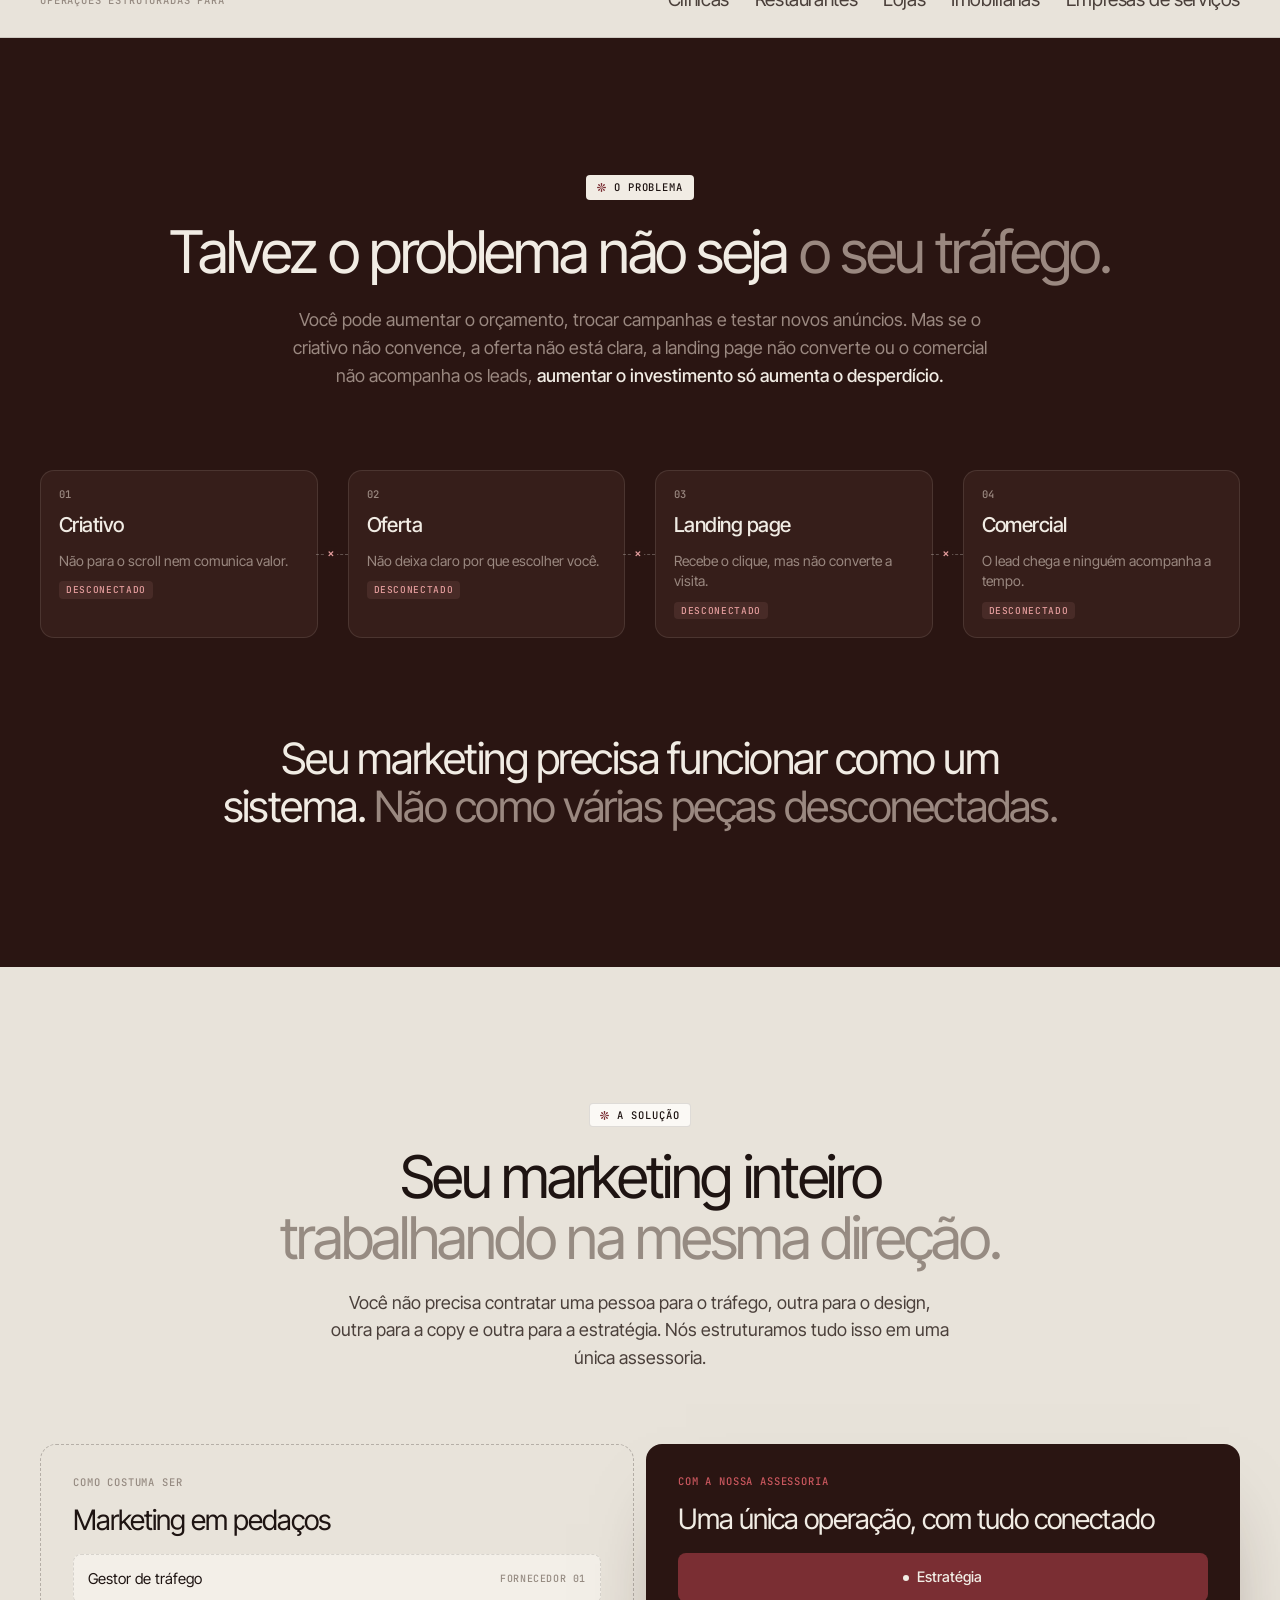
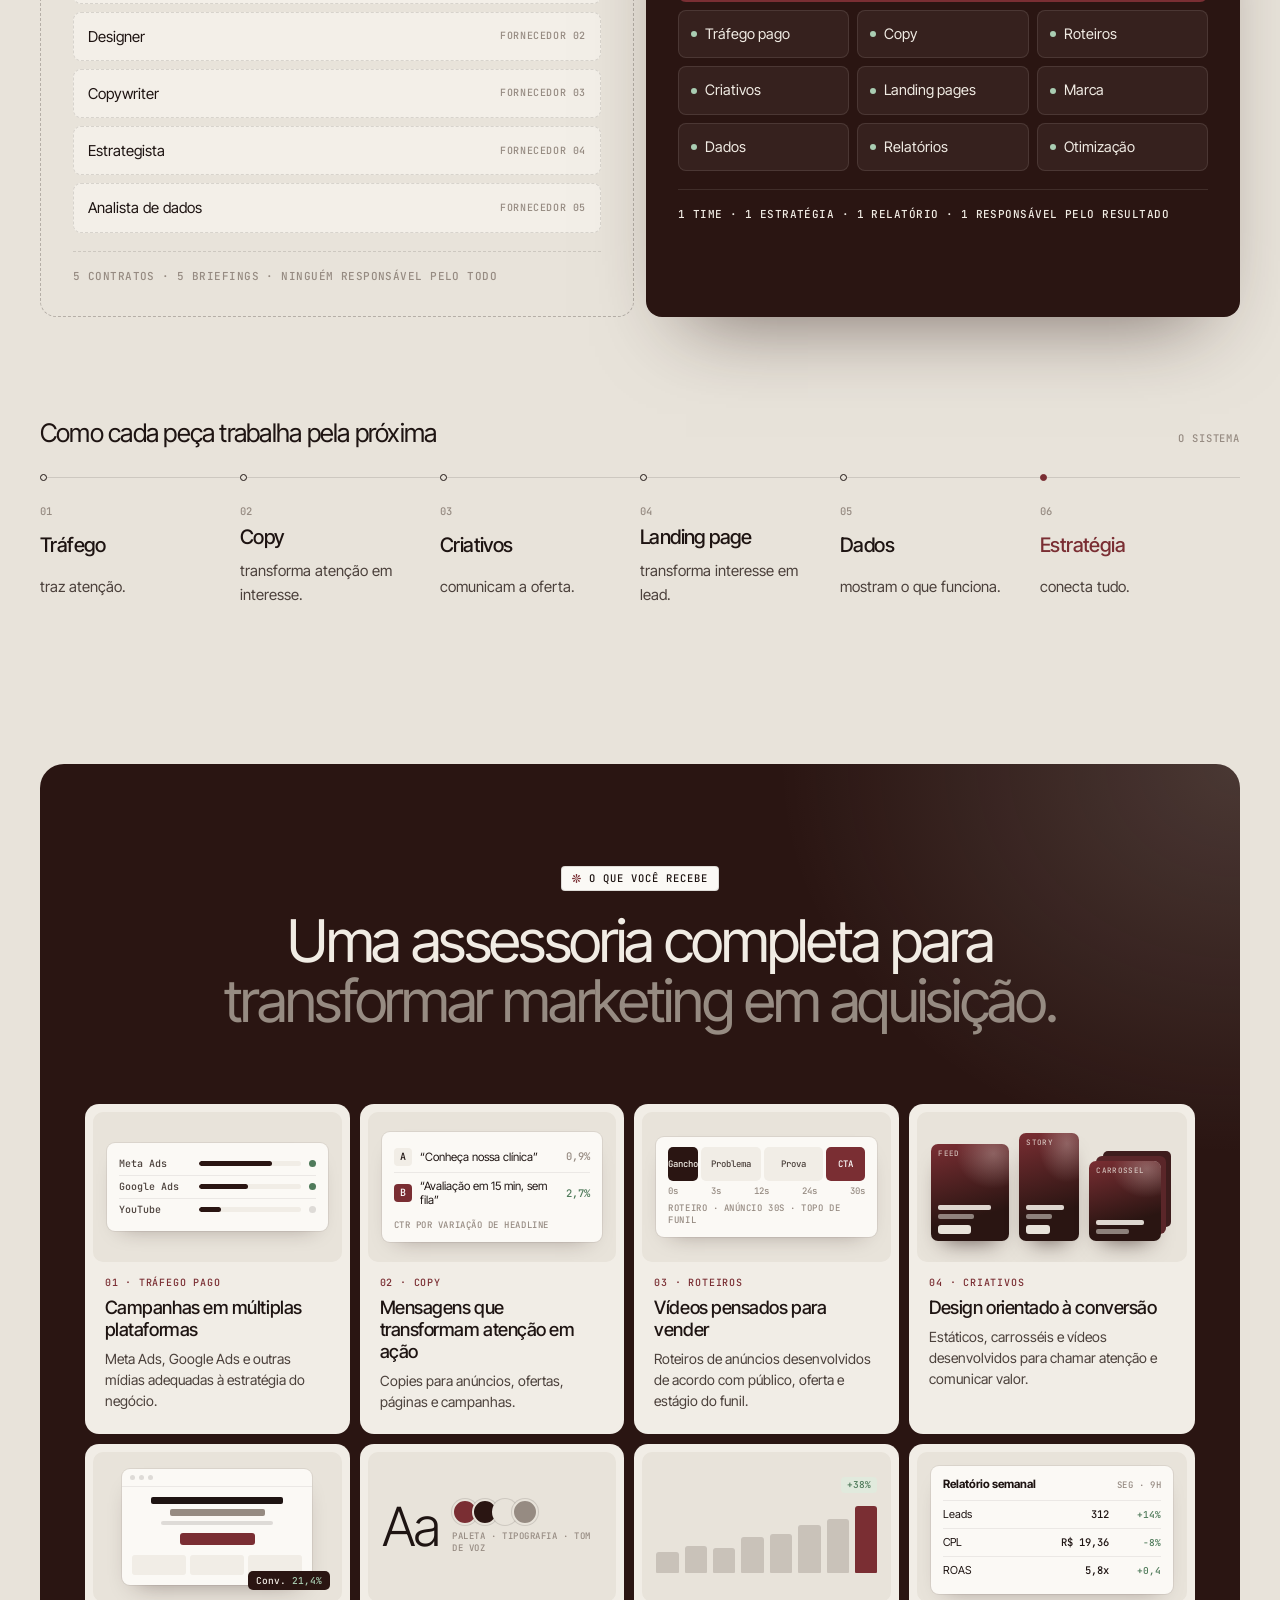
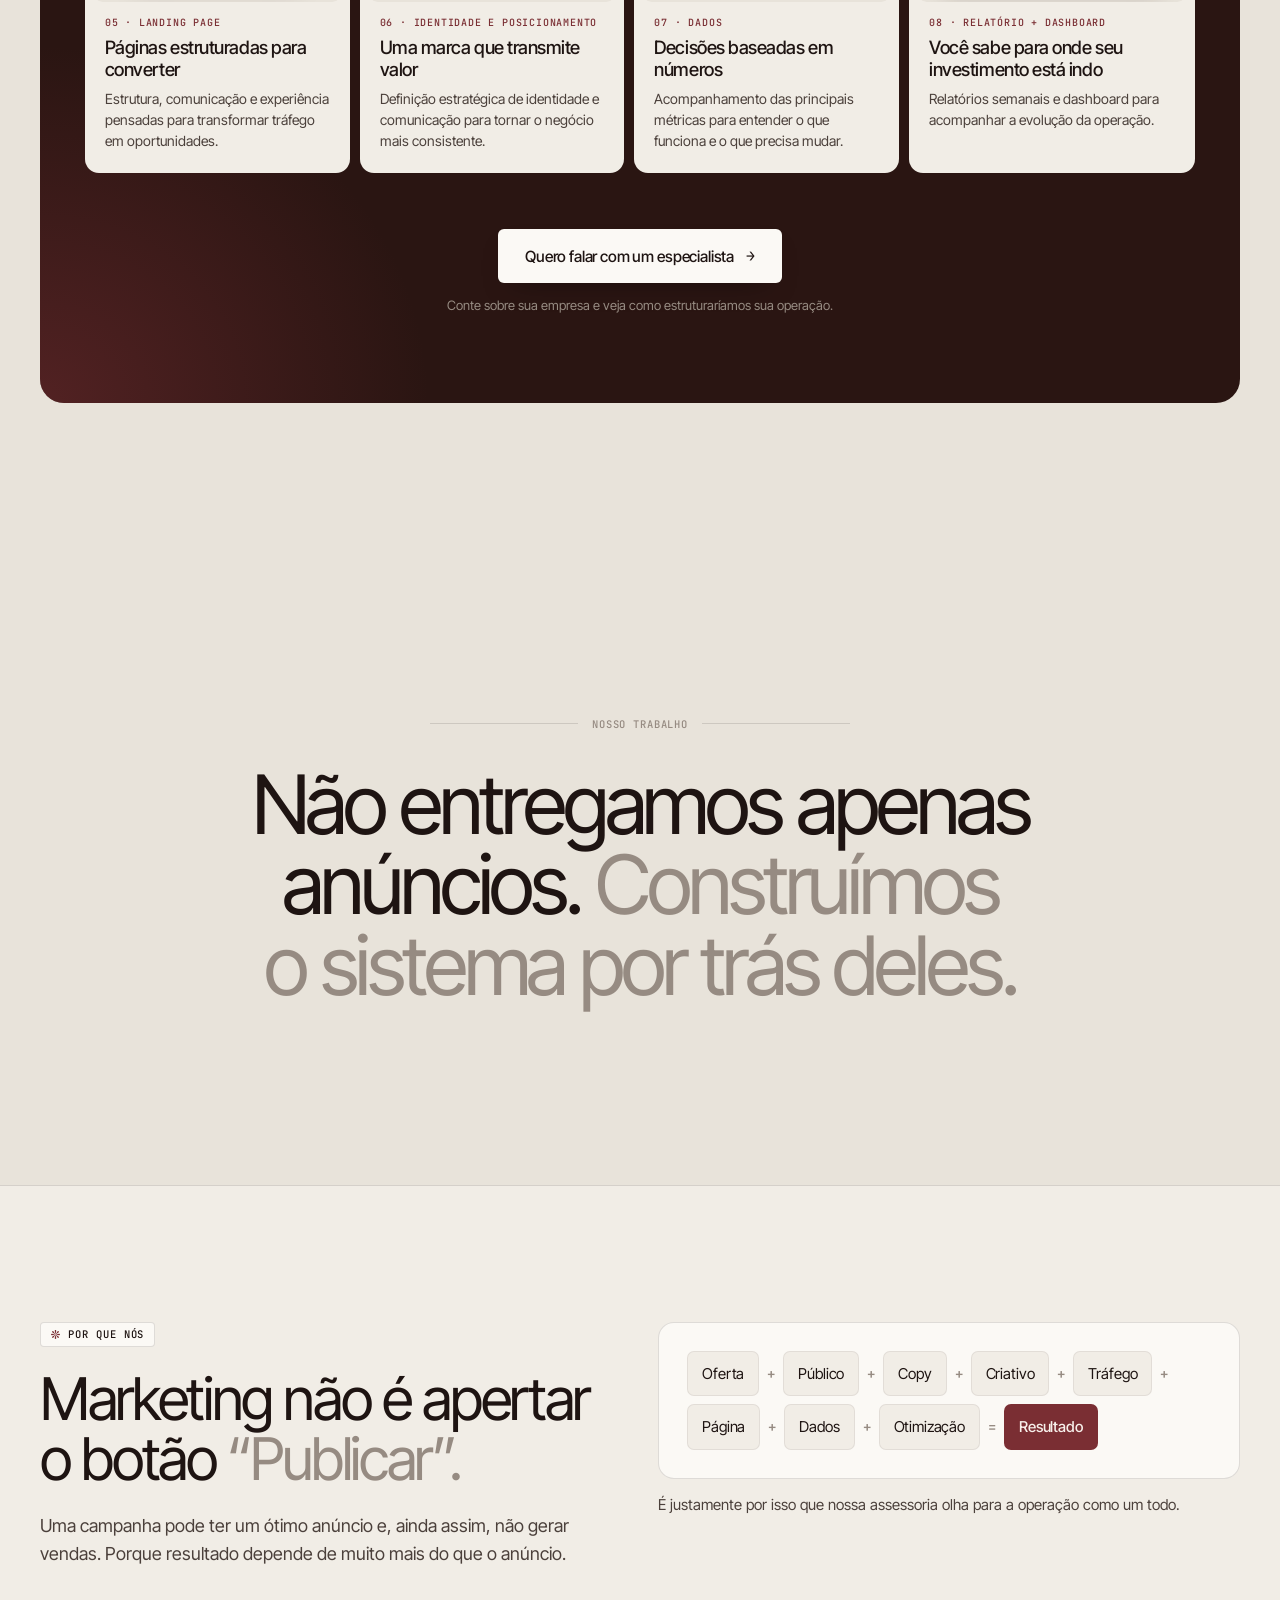
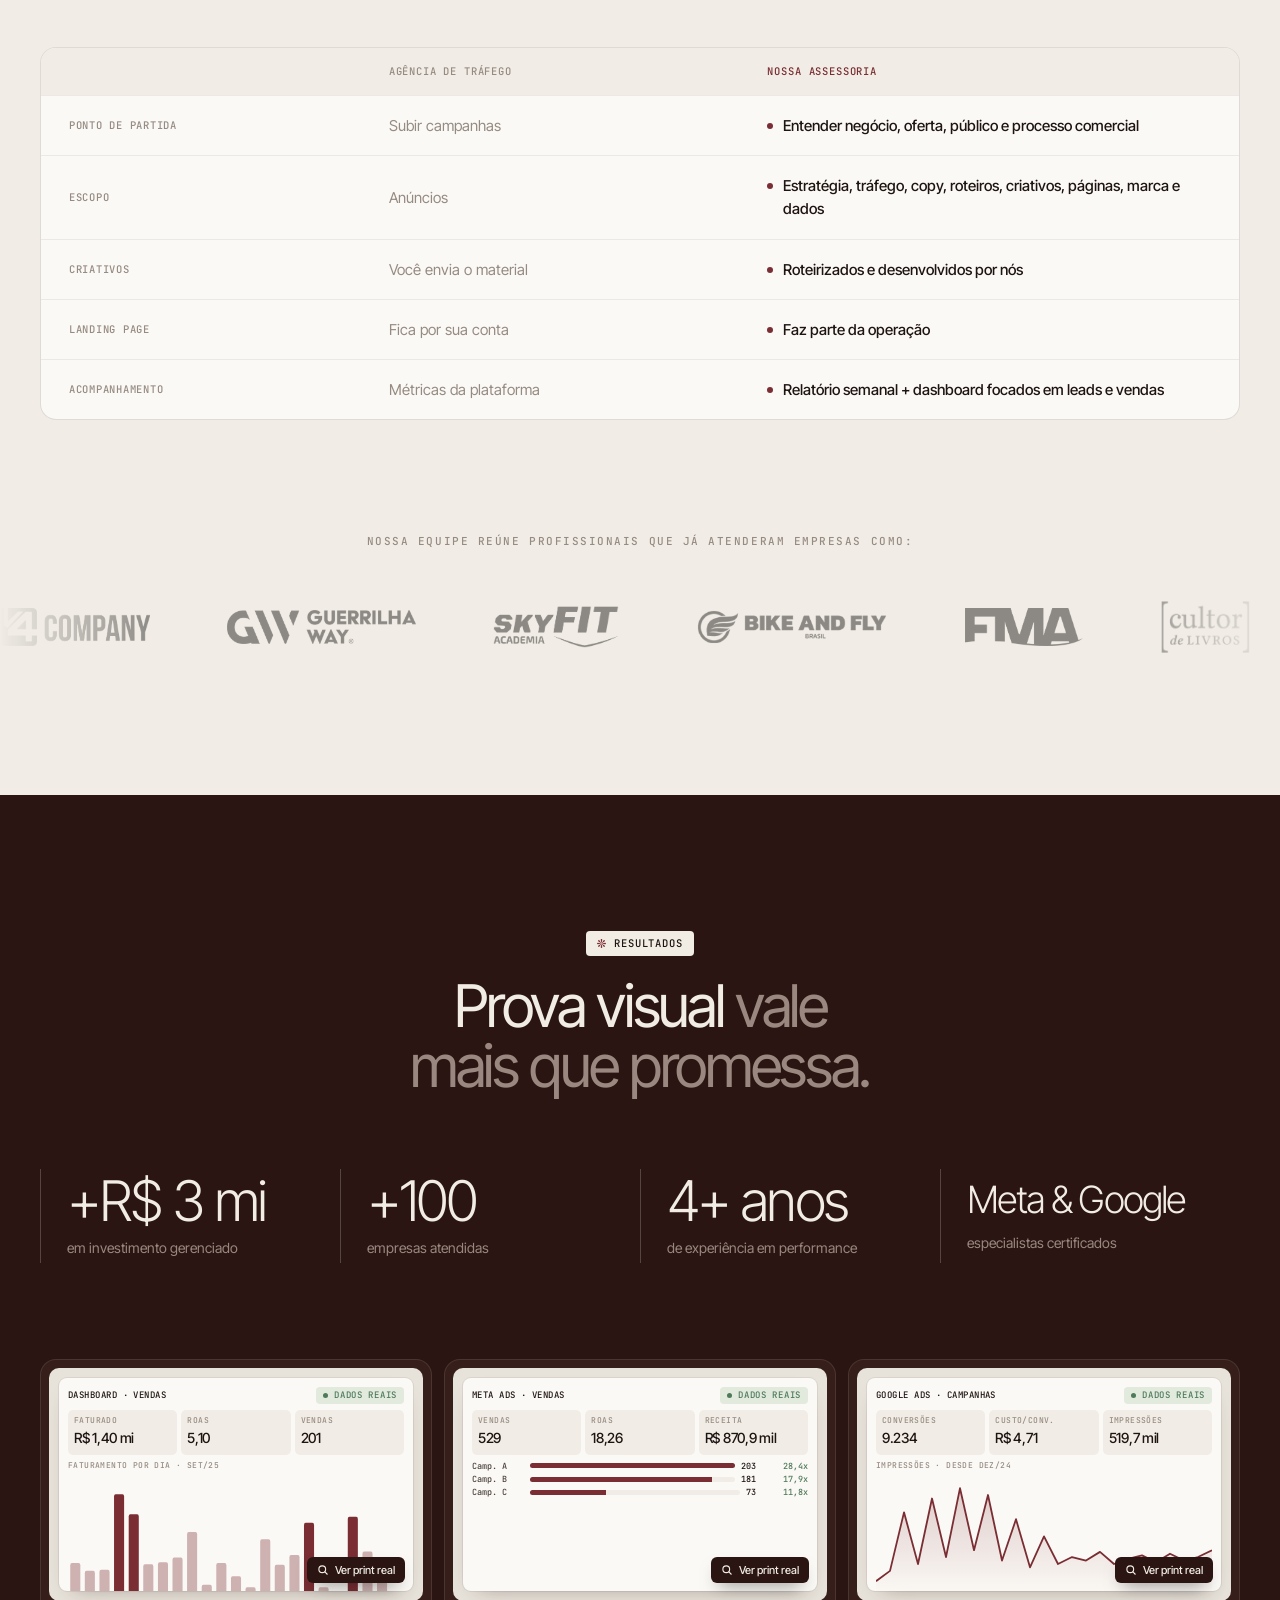
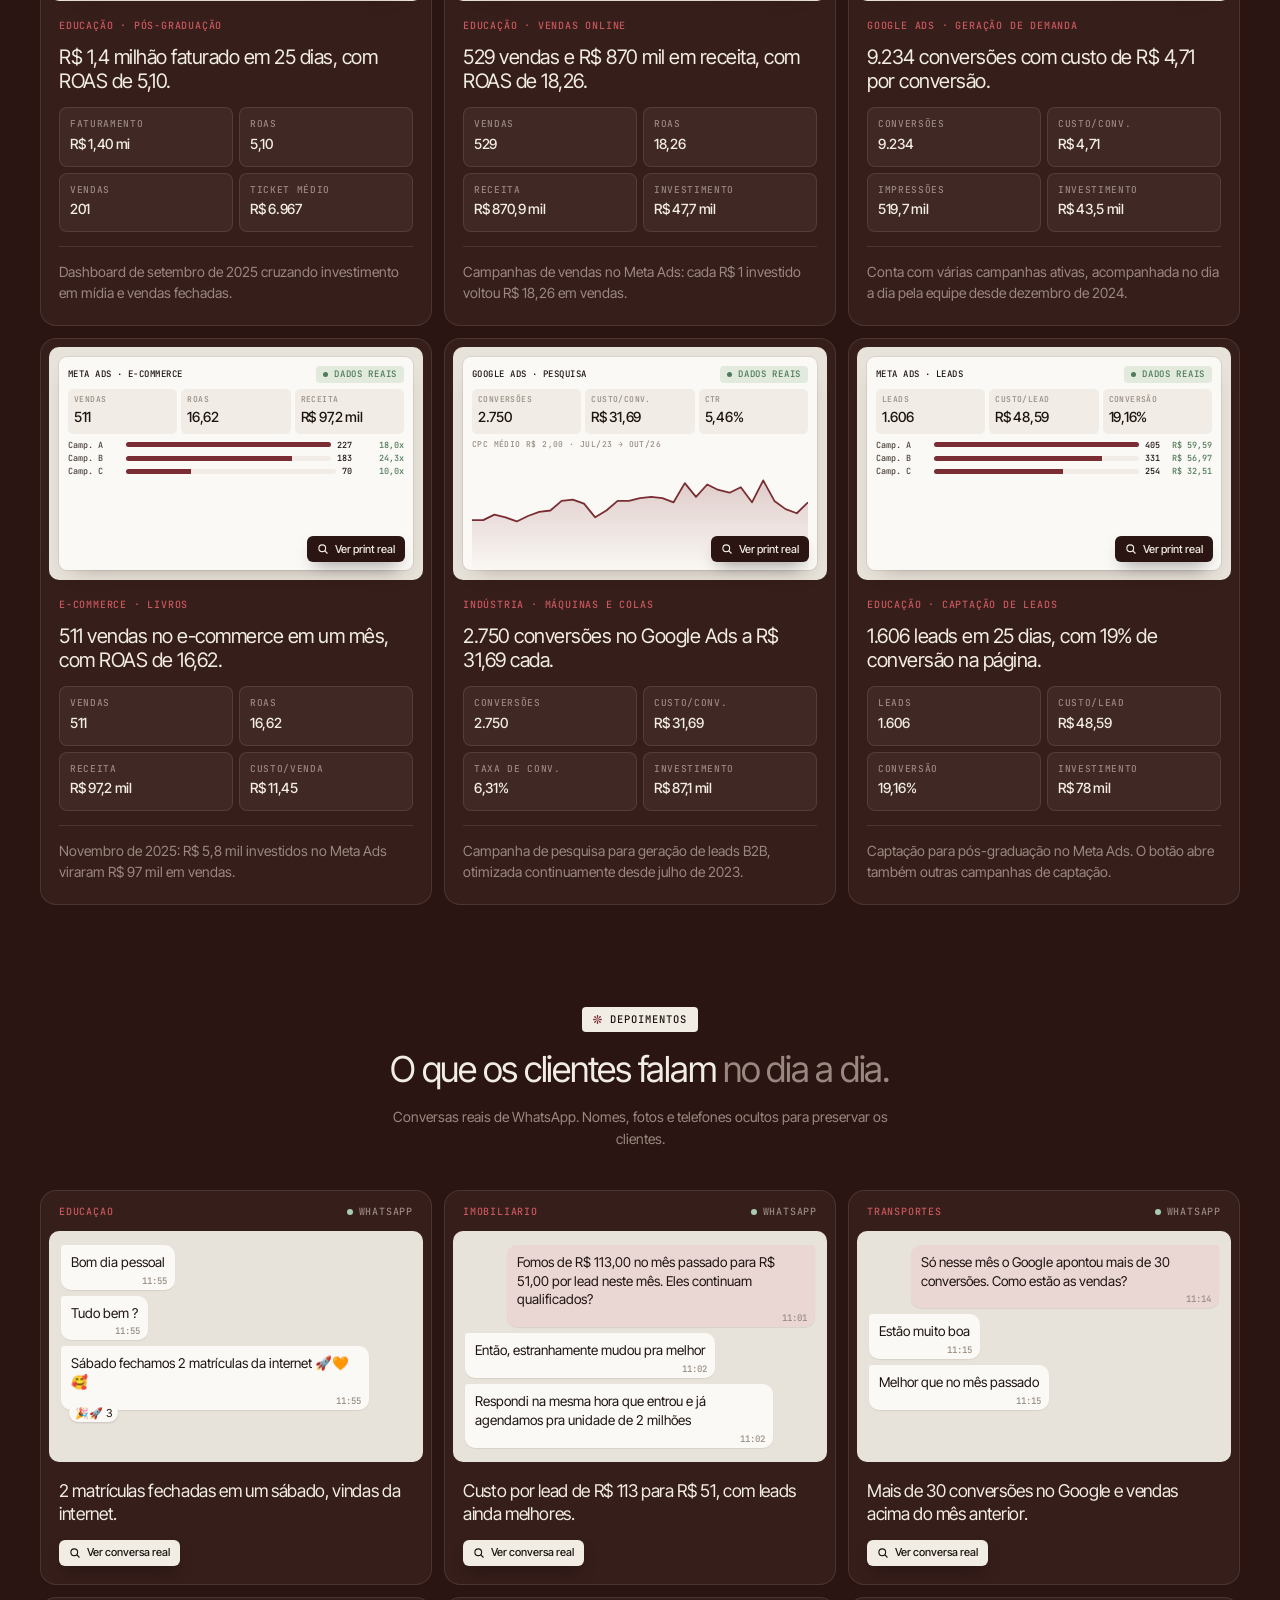
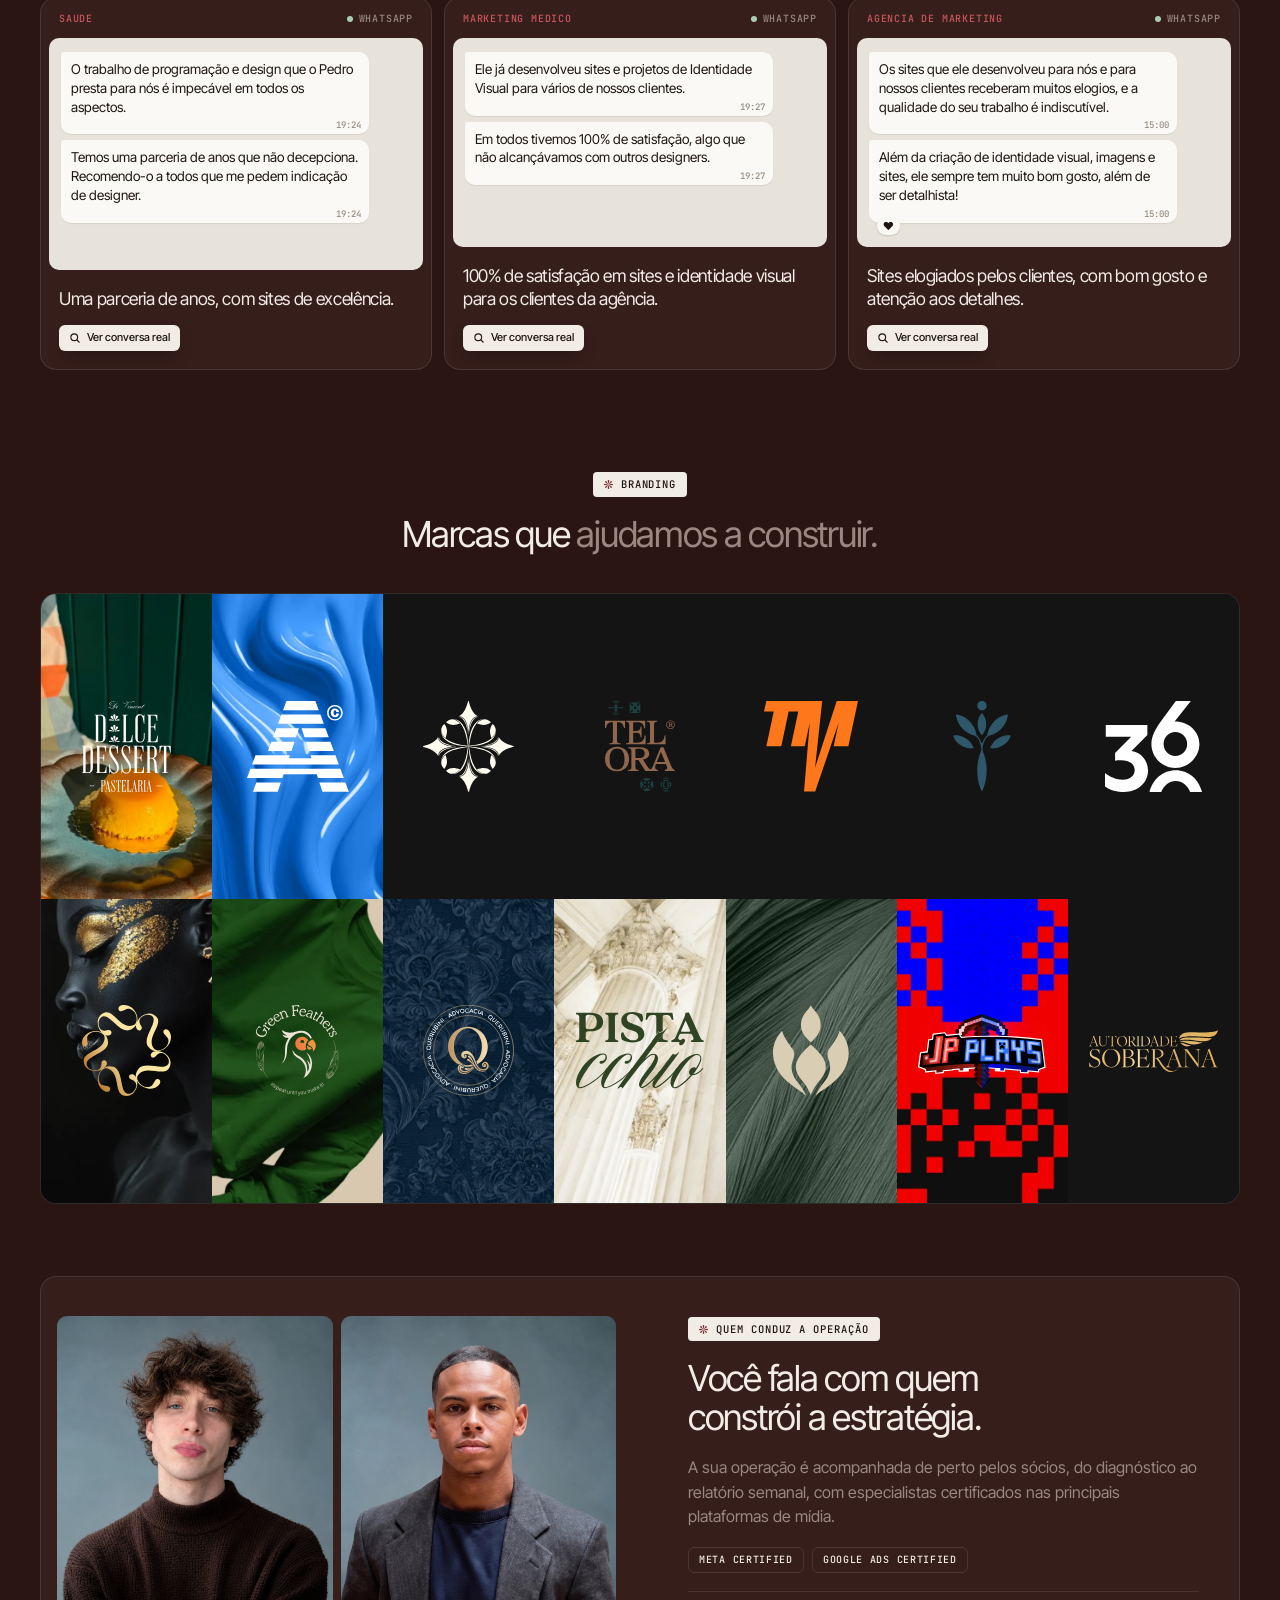
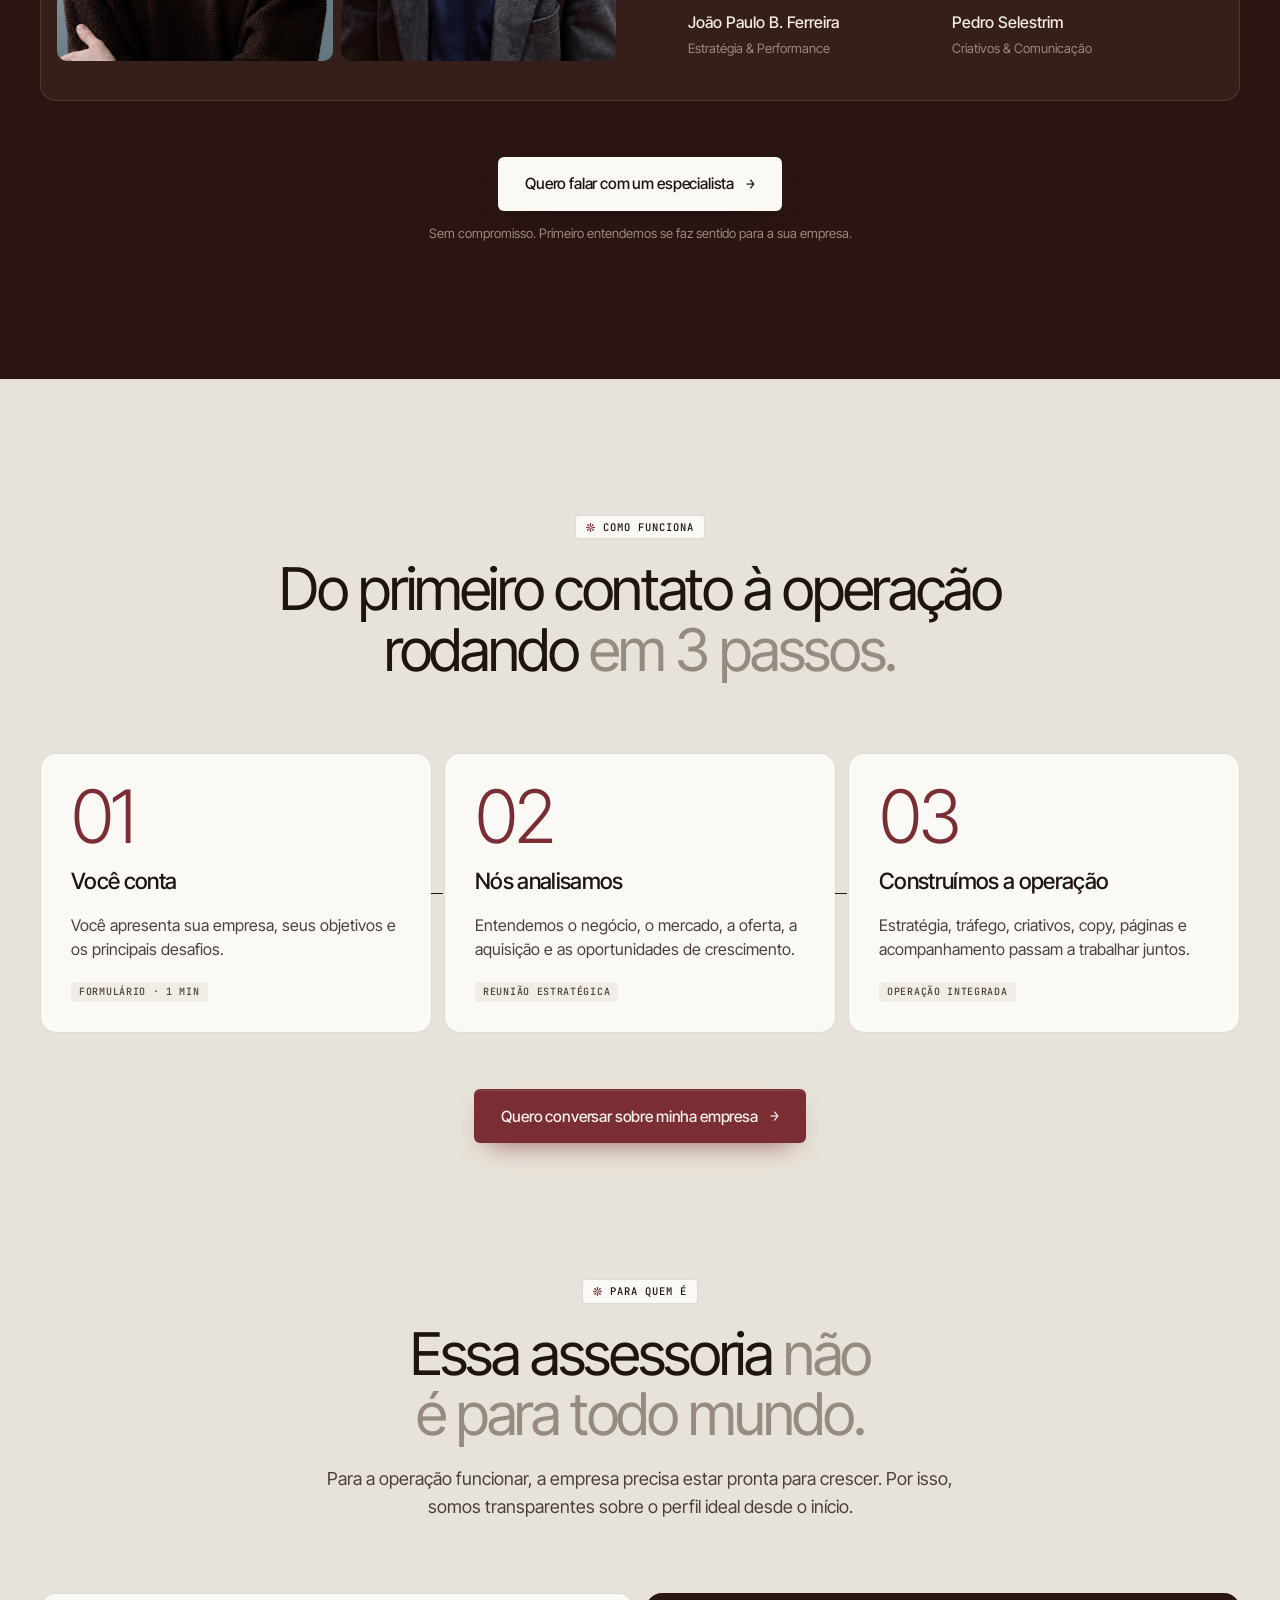
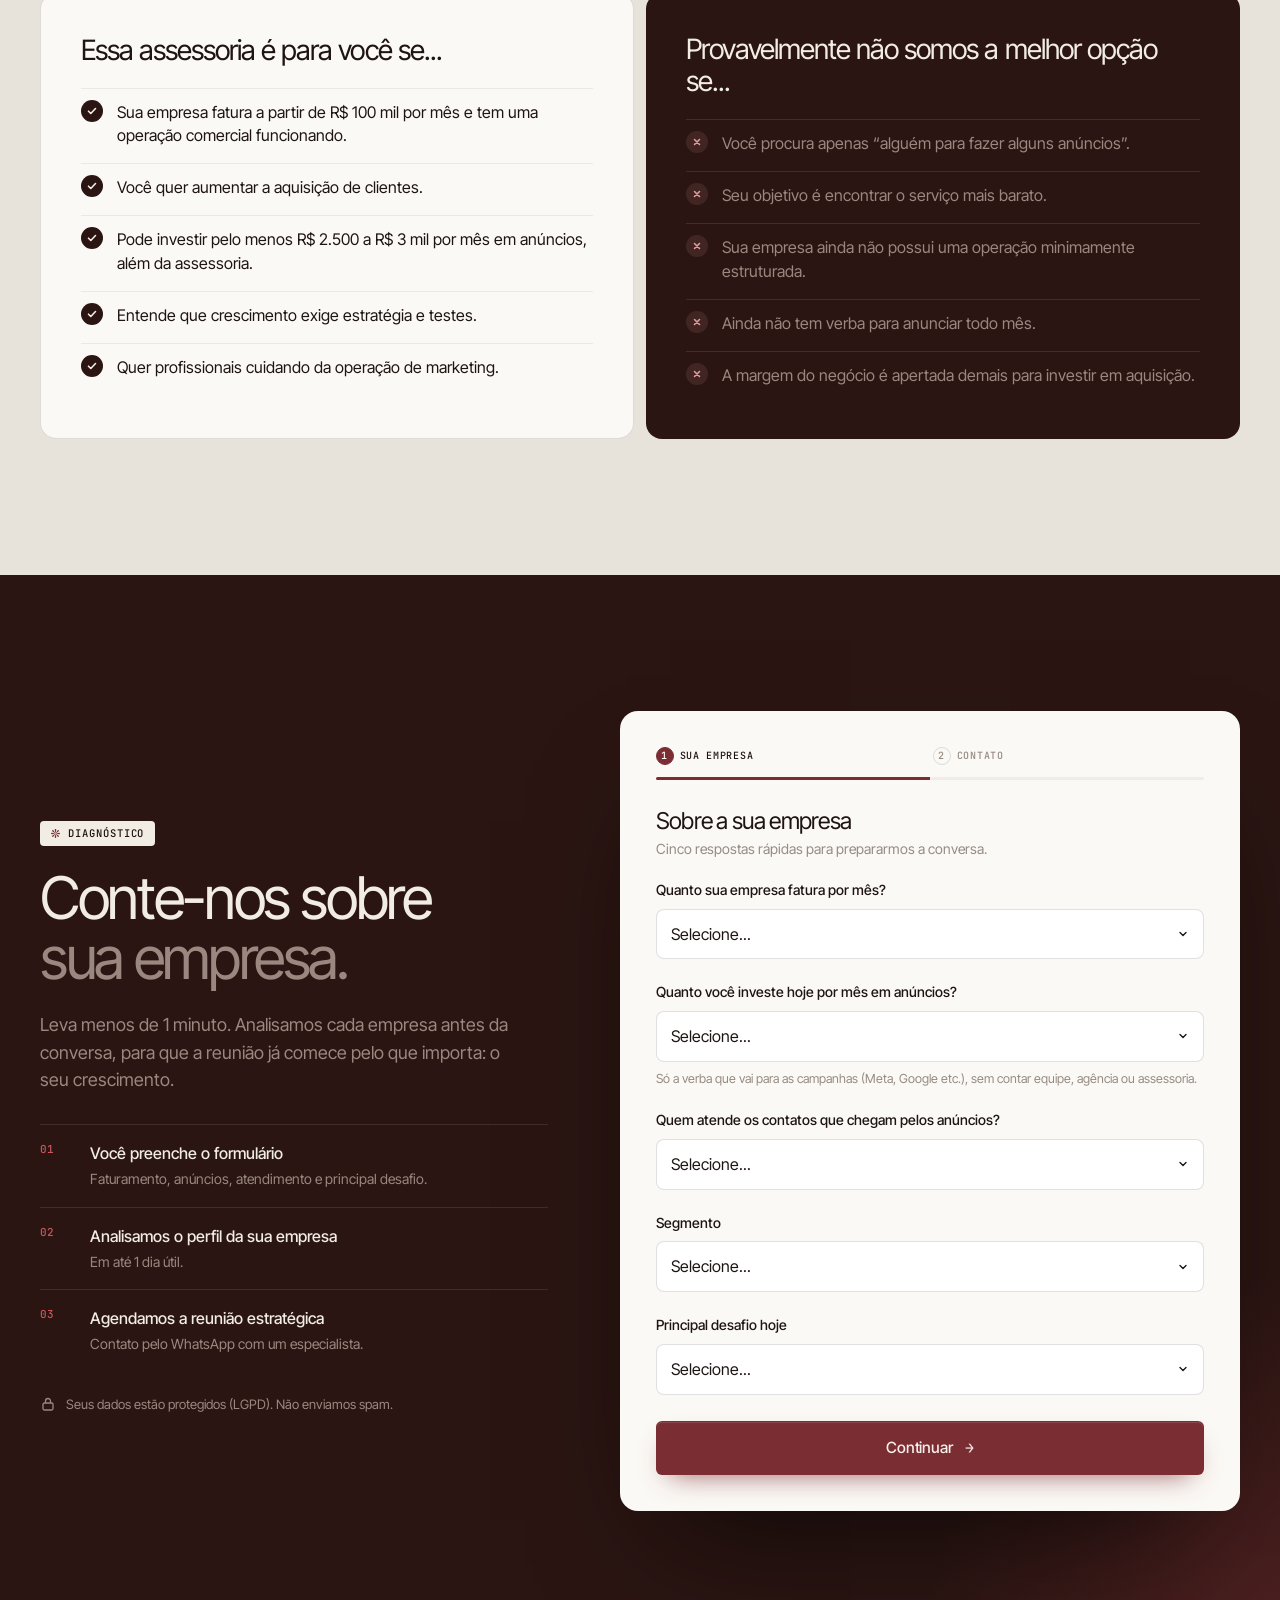
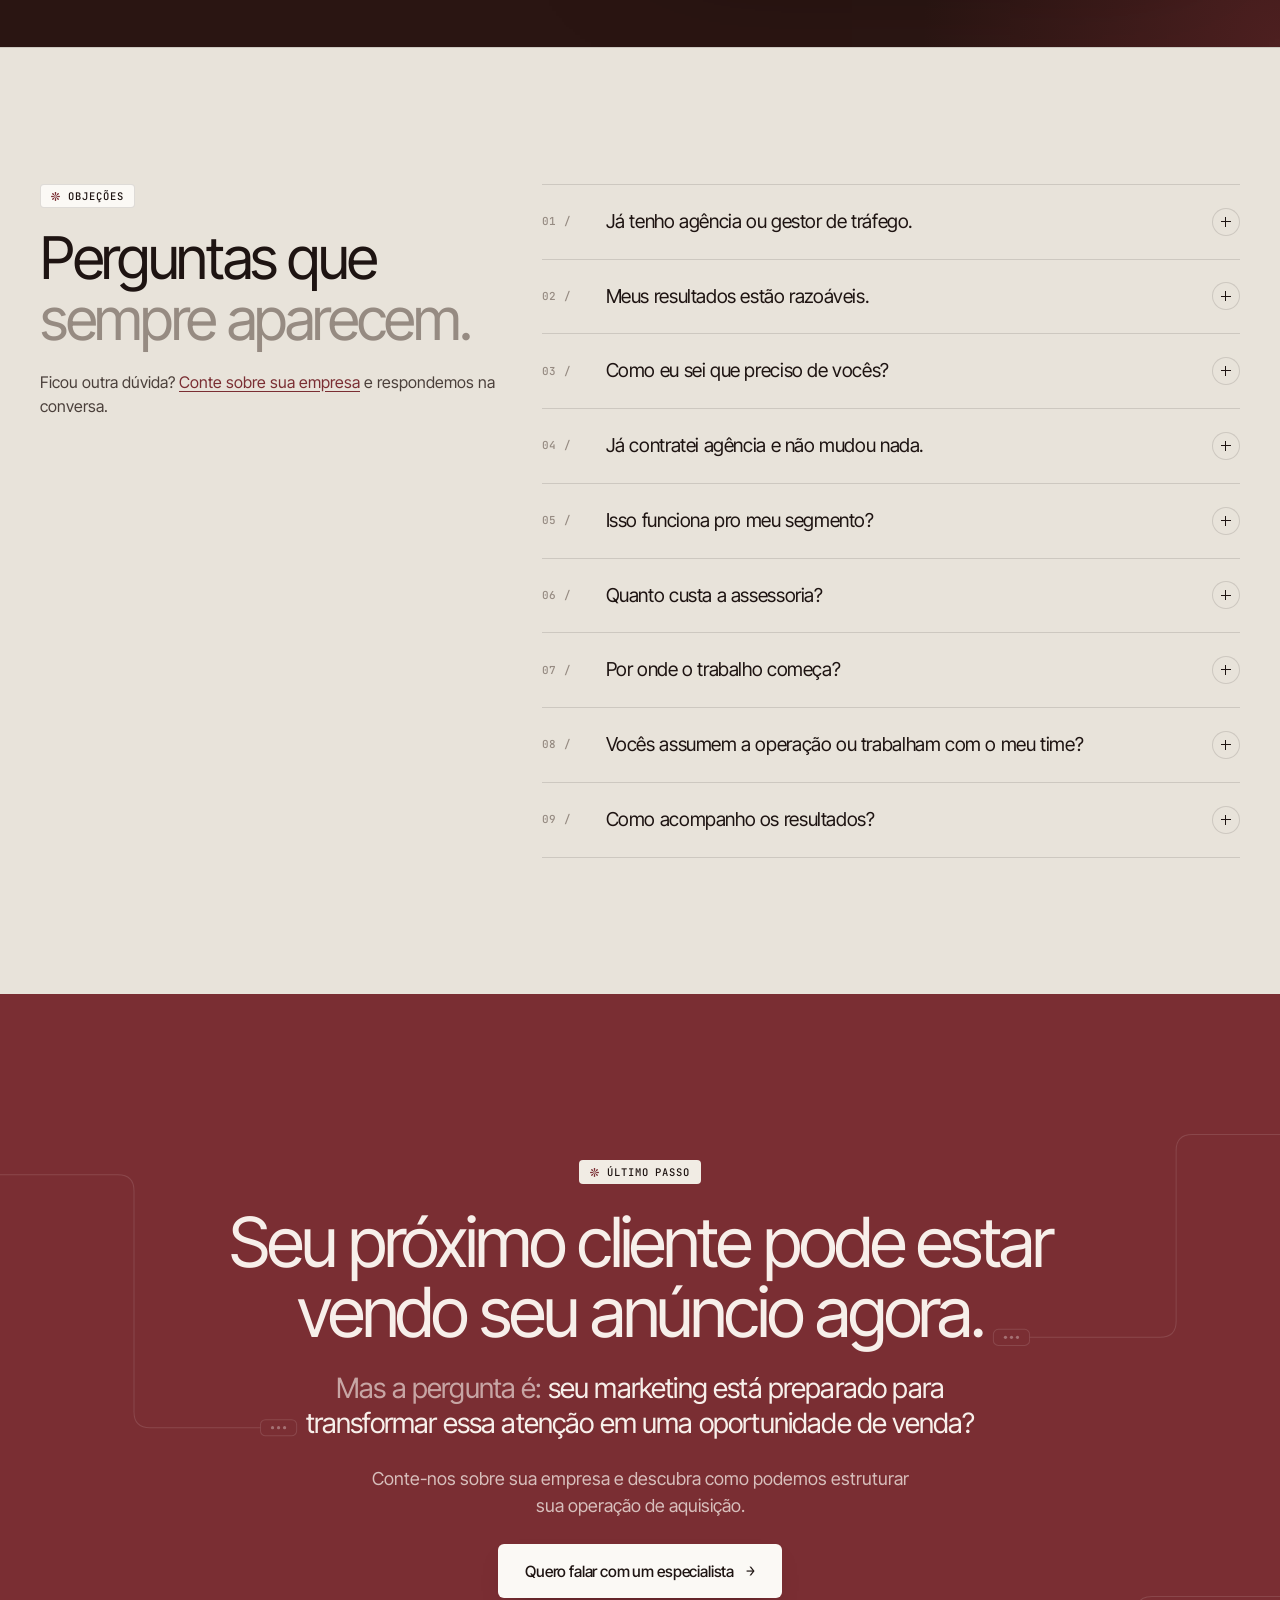
==== commit aafba6e8: "LP: Pixel da Meta no navegador, com Lead deduplicado - Pixel 1440278698213495 no head do index.html " ====
--- a/index.html
+++ b/index.html
@@ -704,6 +704,21 @@
 .mcta.show{transform:none}
 @media (min-width:768px){.mcta{display:none}}
 </style>
+<!-- Meta Pixel (navegador). O Lead também vai pelo servidor (CRM) com o mesmo
+     eventID, e a Meta conta uma vez só. -->
+<script>
+!function(f,b,e,v,n,t,s)
+{if(f.fbq)return;n=f.fbq=function(){n.callMethod?
+n.callMethod.apply(n,arguments):n.queue.push(arguments)};
+if(!f._fbq)f._fbq=n;n.push=n;n.loaded=!0;n.version='2.0';
+n.queue=[];t=b.createElement(e);t.async=!0;
+t.src=v;s=b.getElementsByTagName(e)[0];
+s.parentNode.insertBefore(t,s)}(window, document,'script',
+'https://connect.facebook.net/en_US/fbevents.js');
+fbq('init', '1440278698213495');
+fbq('track', 'PageView');
+</script>
+<noscript><img height="1" width="1" style="display:none" alt="" src="https://www.facebook.com/tr?id=1440278698213495&amp;ev=PageView&amp;noscript=1"></noscript>
 <!-- Microsoft Clarity (mapas de calor e gravações de sessão). Só nesta página, nunca no CRM. -->
 <script type="text/javascript">
     (function(c,l,a,r,i,t,y){
@@ -2010,6 +2025,11 @@
     const data = Object.fromEntries(new FormData(form));
     delete data.website;
     data.variante_headline = variant;
+    // o Pixel cria o cookie _fbp depois que a página carrega: lê de novo na hora do envio
+    if (!data.fbp) data.fbp = decodeURIComponent((document.cookie.match('(?:^|; )_fbp=([^;]*)') || [])[1] || '');
+    if (!data.fbc) data.fbc = decodeURIComponent((document.cookie.match('(?:^|; )_fbc=([^;]*)') || [])[1] || '');
+    // mesmo ID no Pixel e no servidor: a Meta conta o Lead uma vez só
+    data.evento_id = 'lead-' + (crypto.randomUUID ? crypto.randomUUID() : Date.now().toString(36) + '-' + Math.random().toString(36).slice(2, 12));
     data.pagina = location.href.split('#')[0];
     data.enviado_em = new Date().toISOString();
 
@@ -2035,6 +2055,7 @@
       }
       $$('[data-retorno]').forEach(p => { p.hidden = p.dataset.retorno !== retorno; });
       if (window.clarity) window.clarity('set', 'perfil_lead', retorno); // prioridade, padrao ou fora
+      if (window.fbq && FORM_ENDPOINT) window.fbq('track', 'Lead', {}, { eventID: data.evento_id });
       track('lead_submit', { lead_fit: retorno, segmento: data.segmento, faturamento: data.faturamento, investimento: data.investimento, variant });
       const firstName = (data.nome || '').trim().split(' ')[0];
       $('[data-name]').textContent = firstName ? `, ${firstName}` : '';
